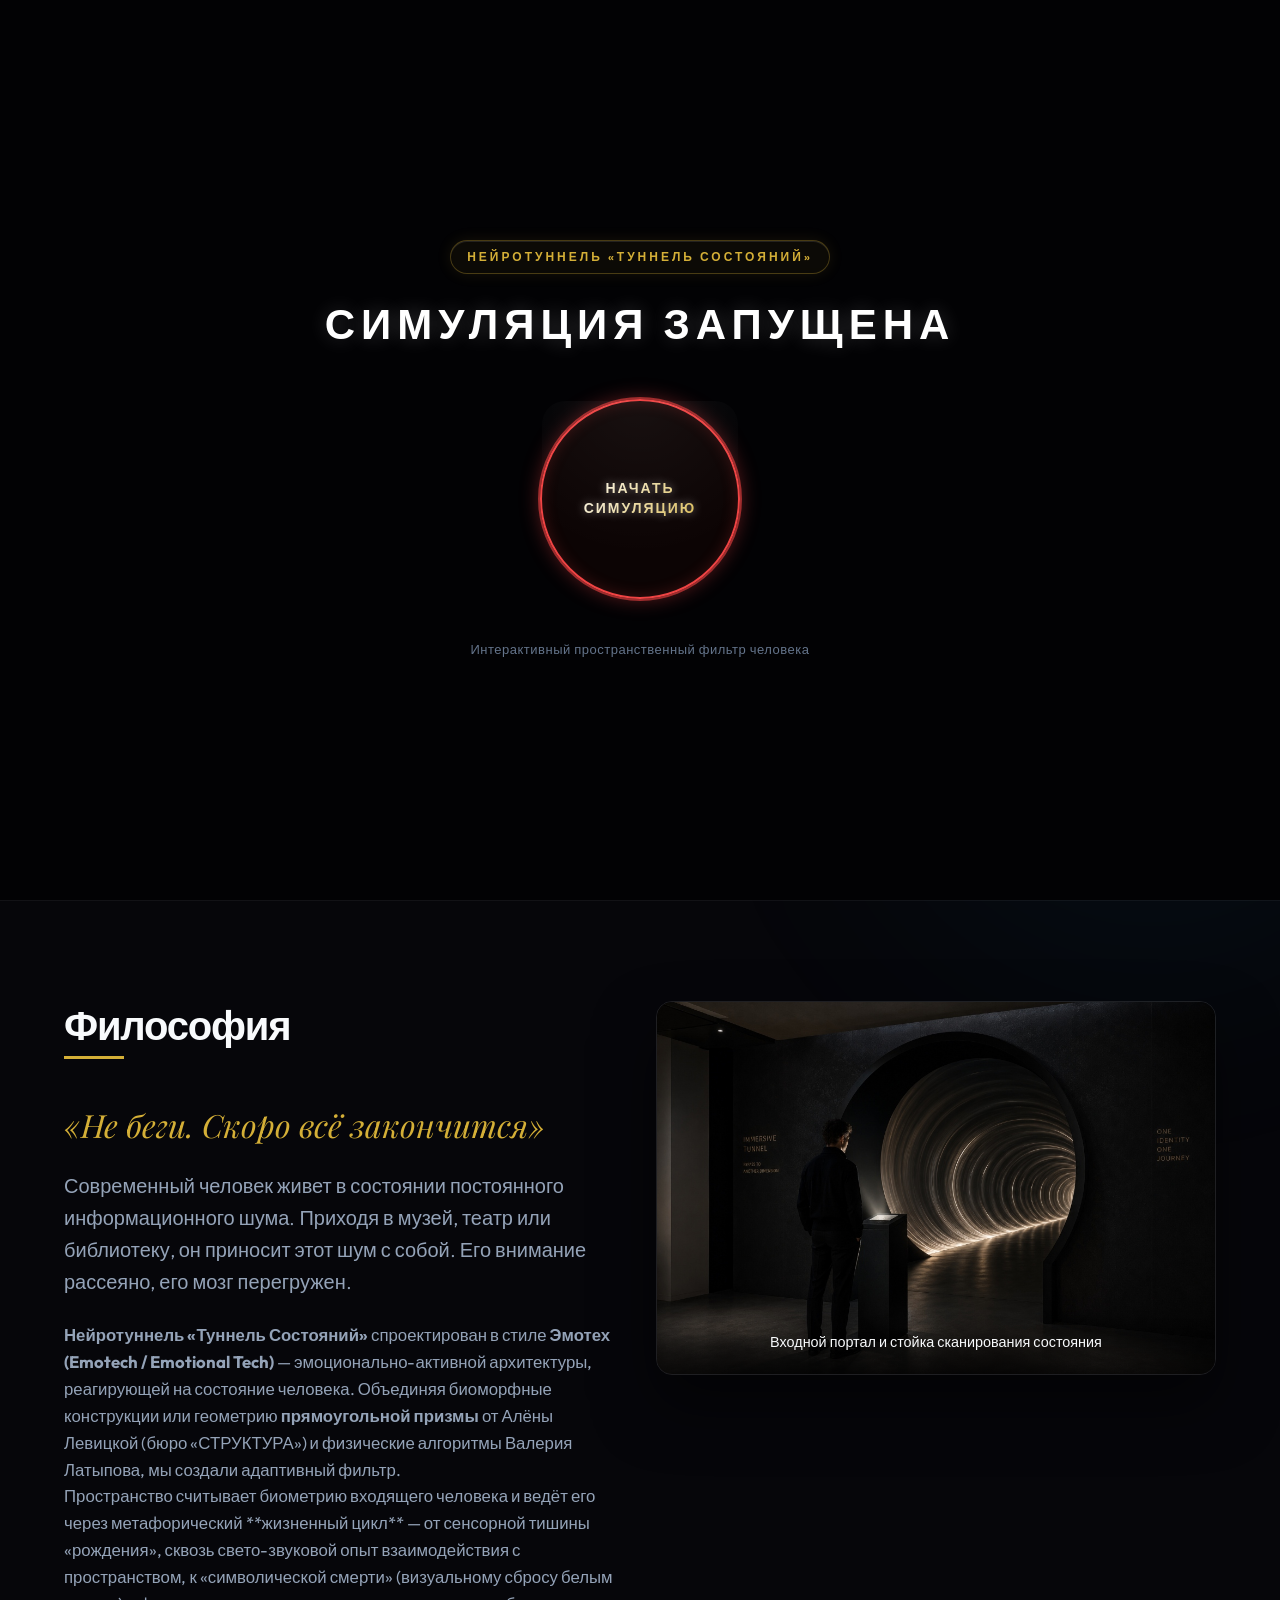
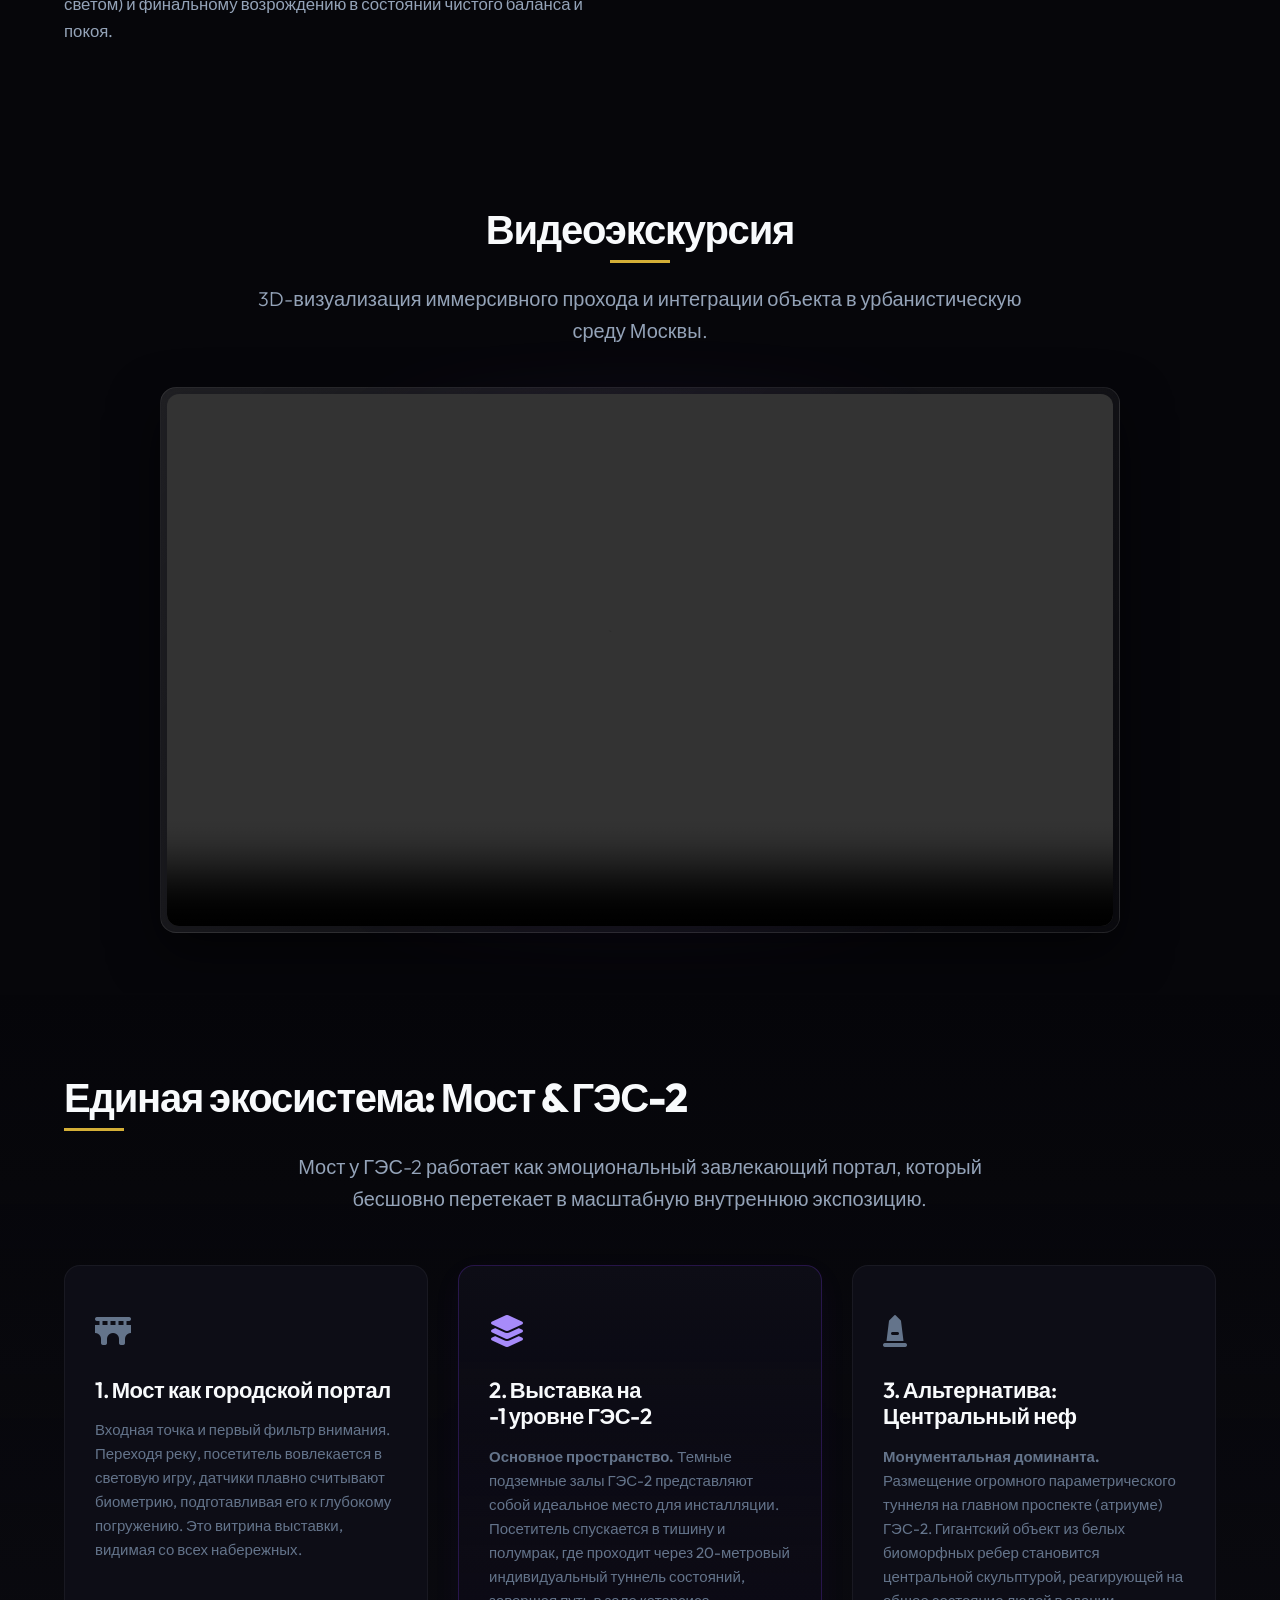
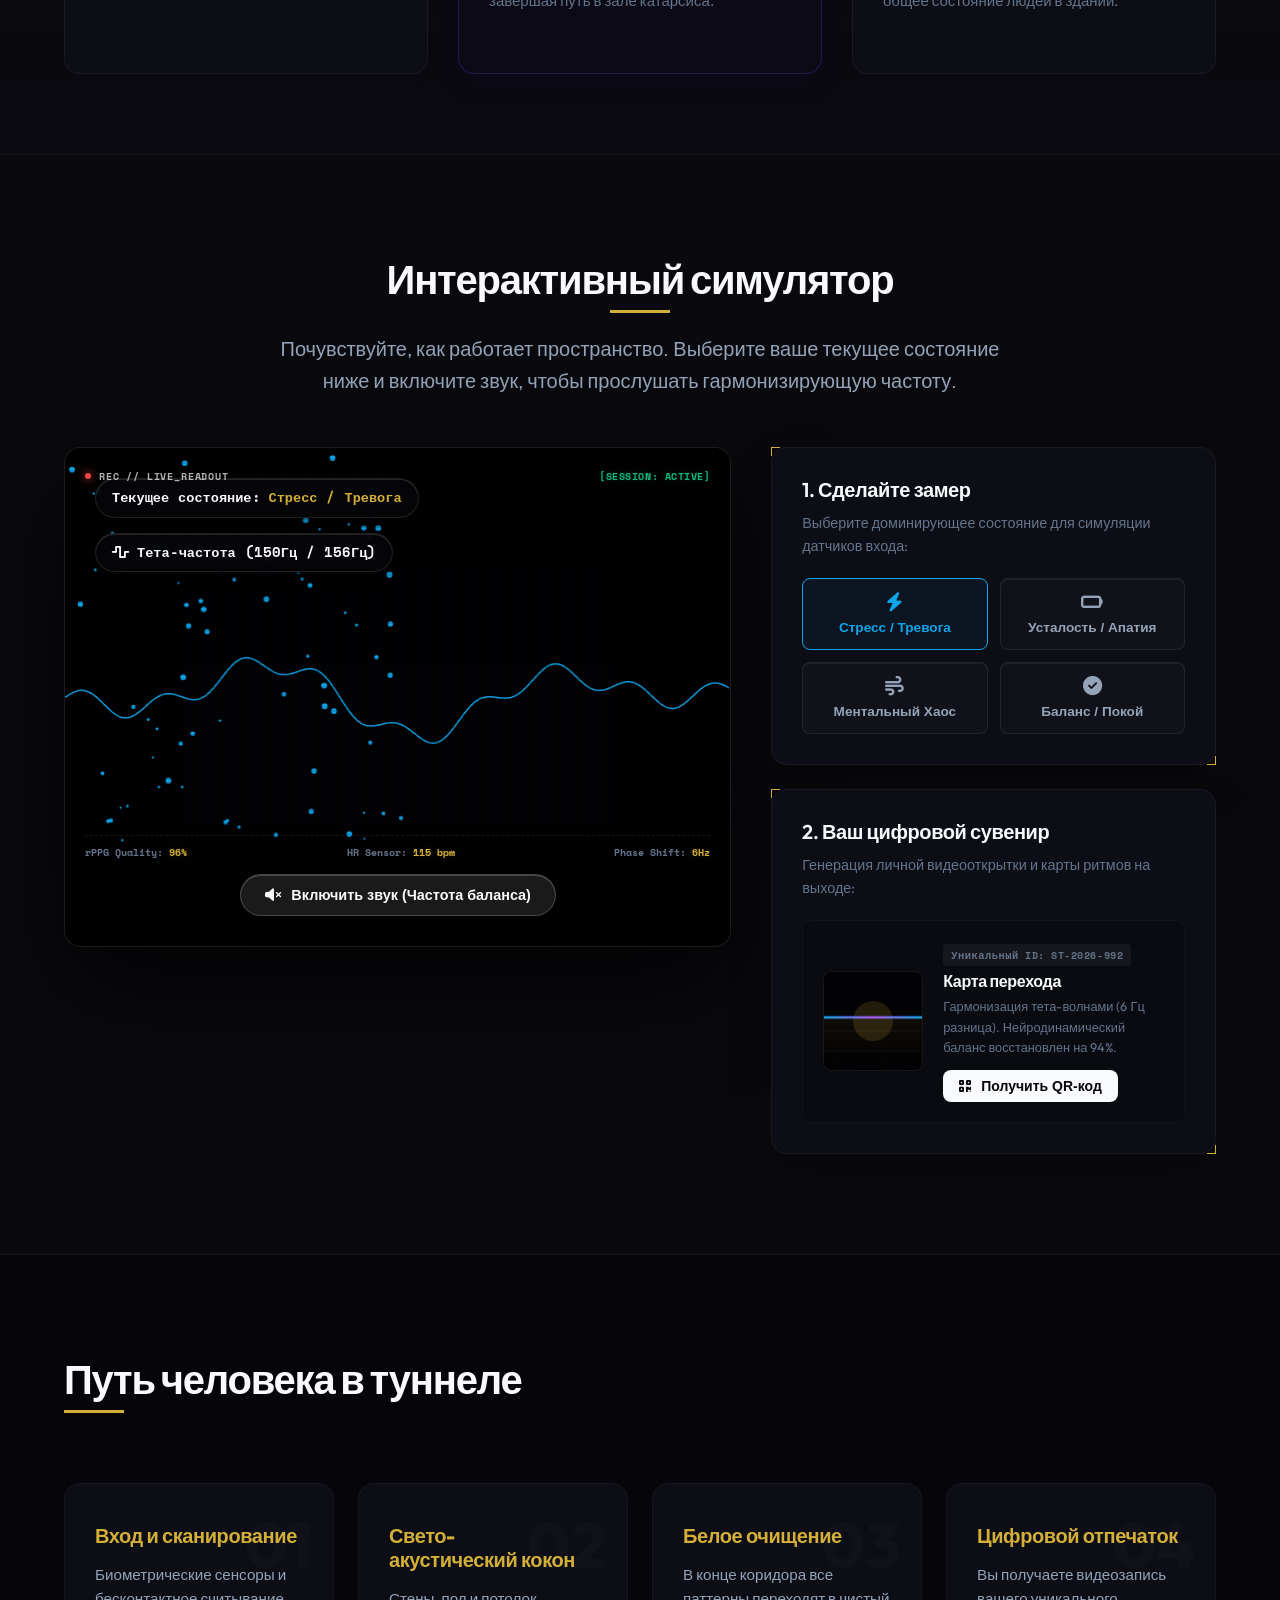
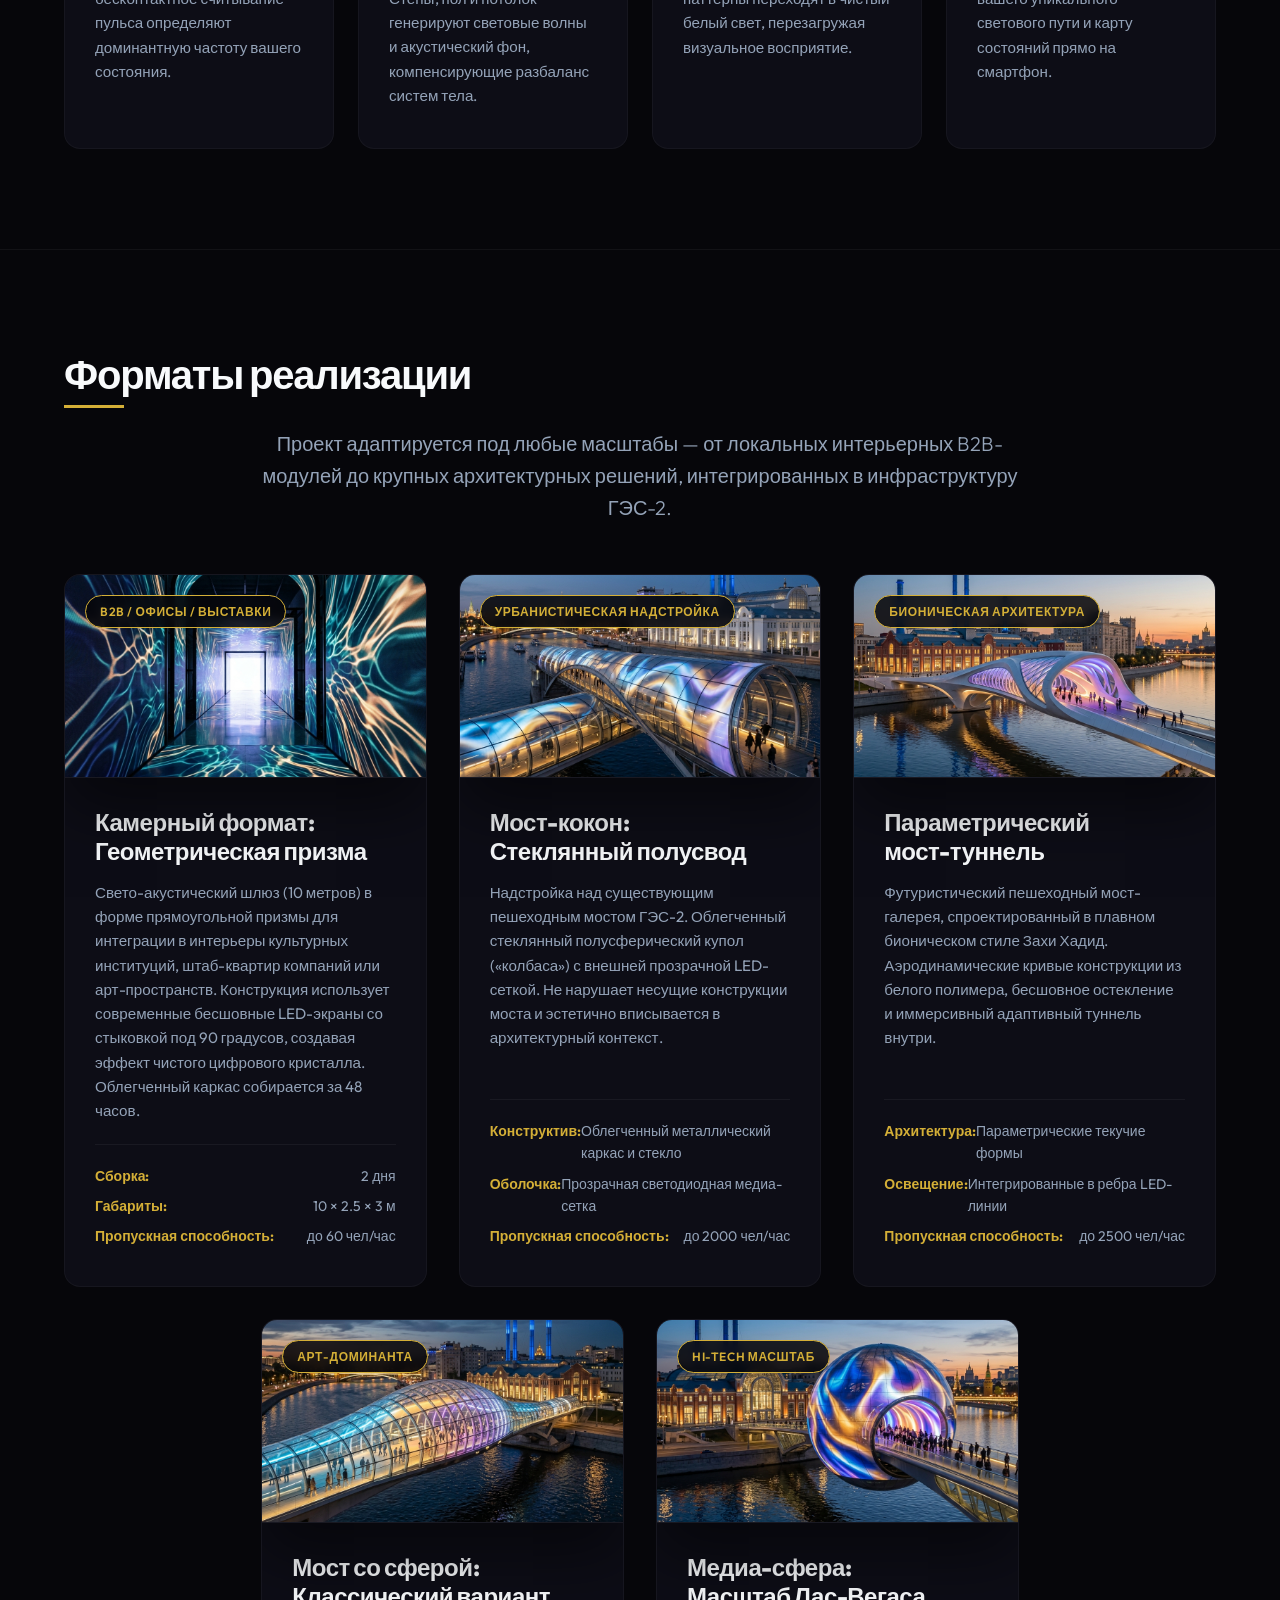
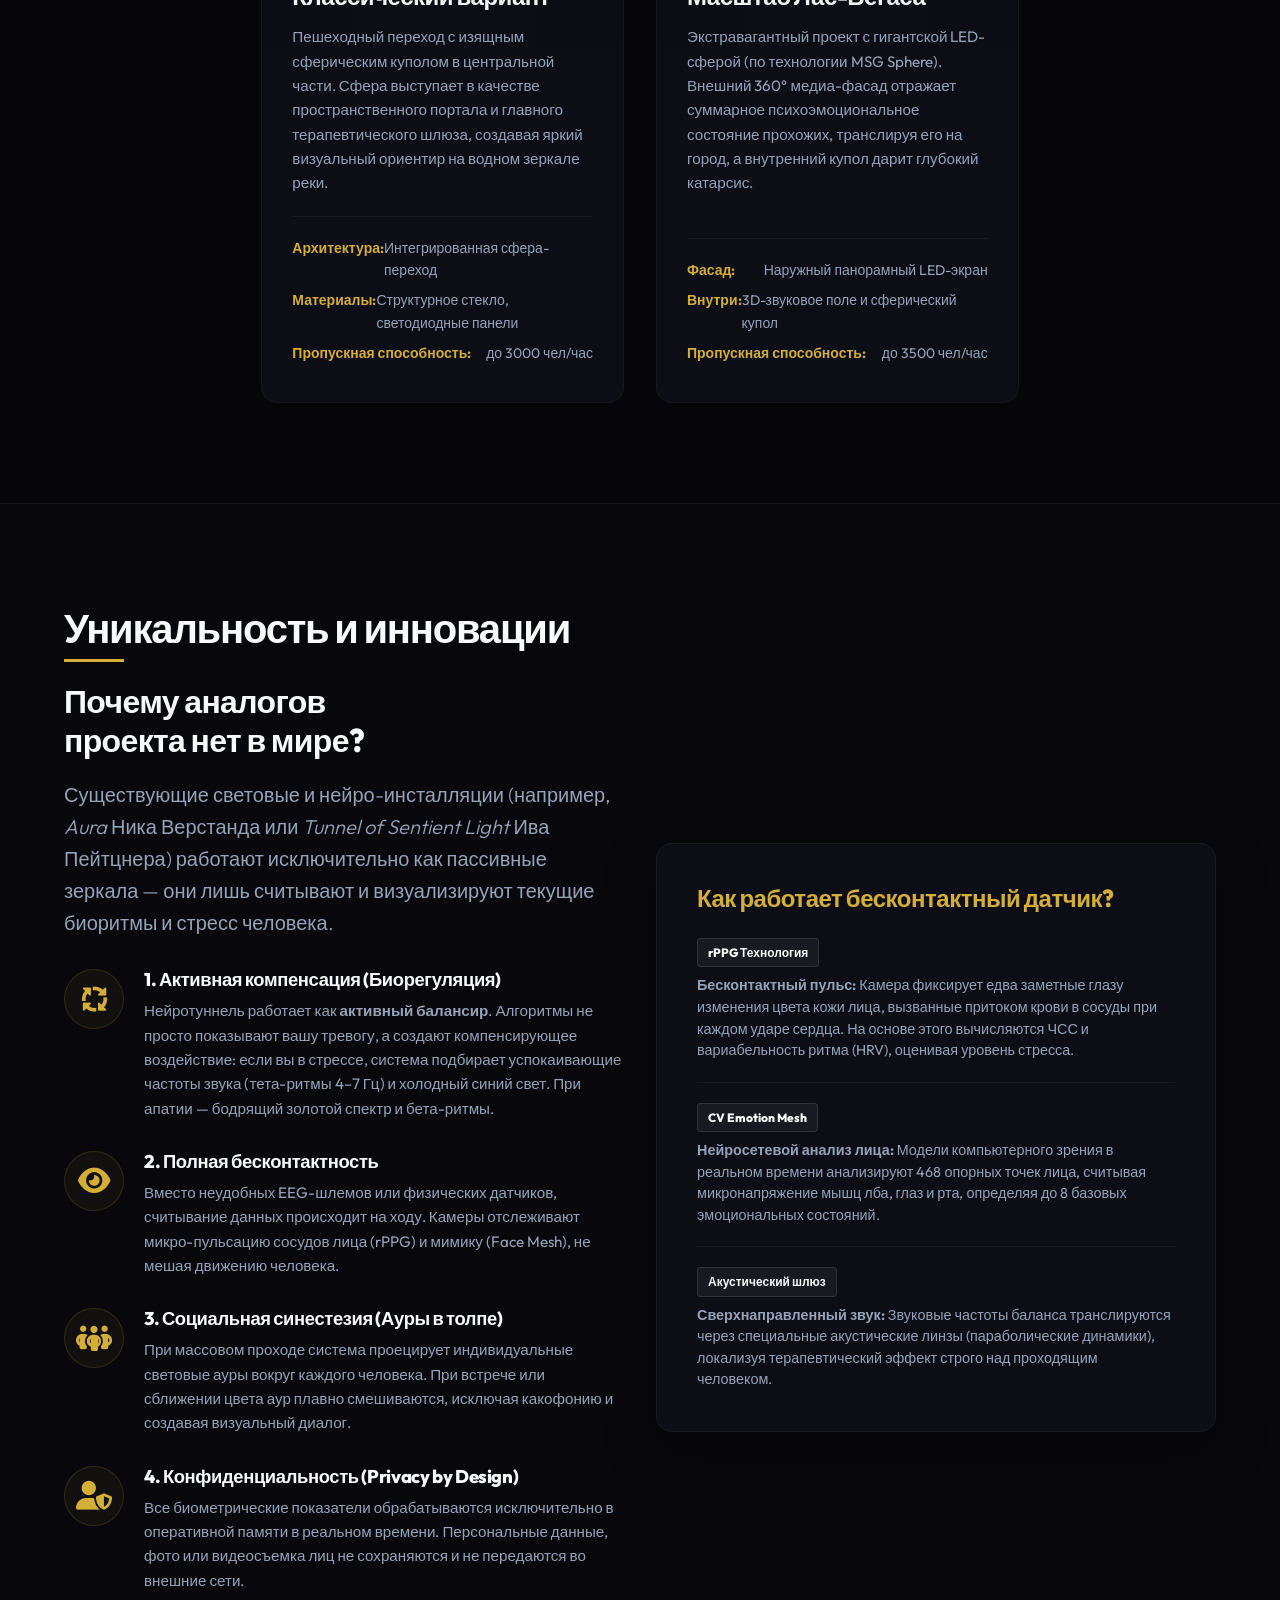
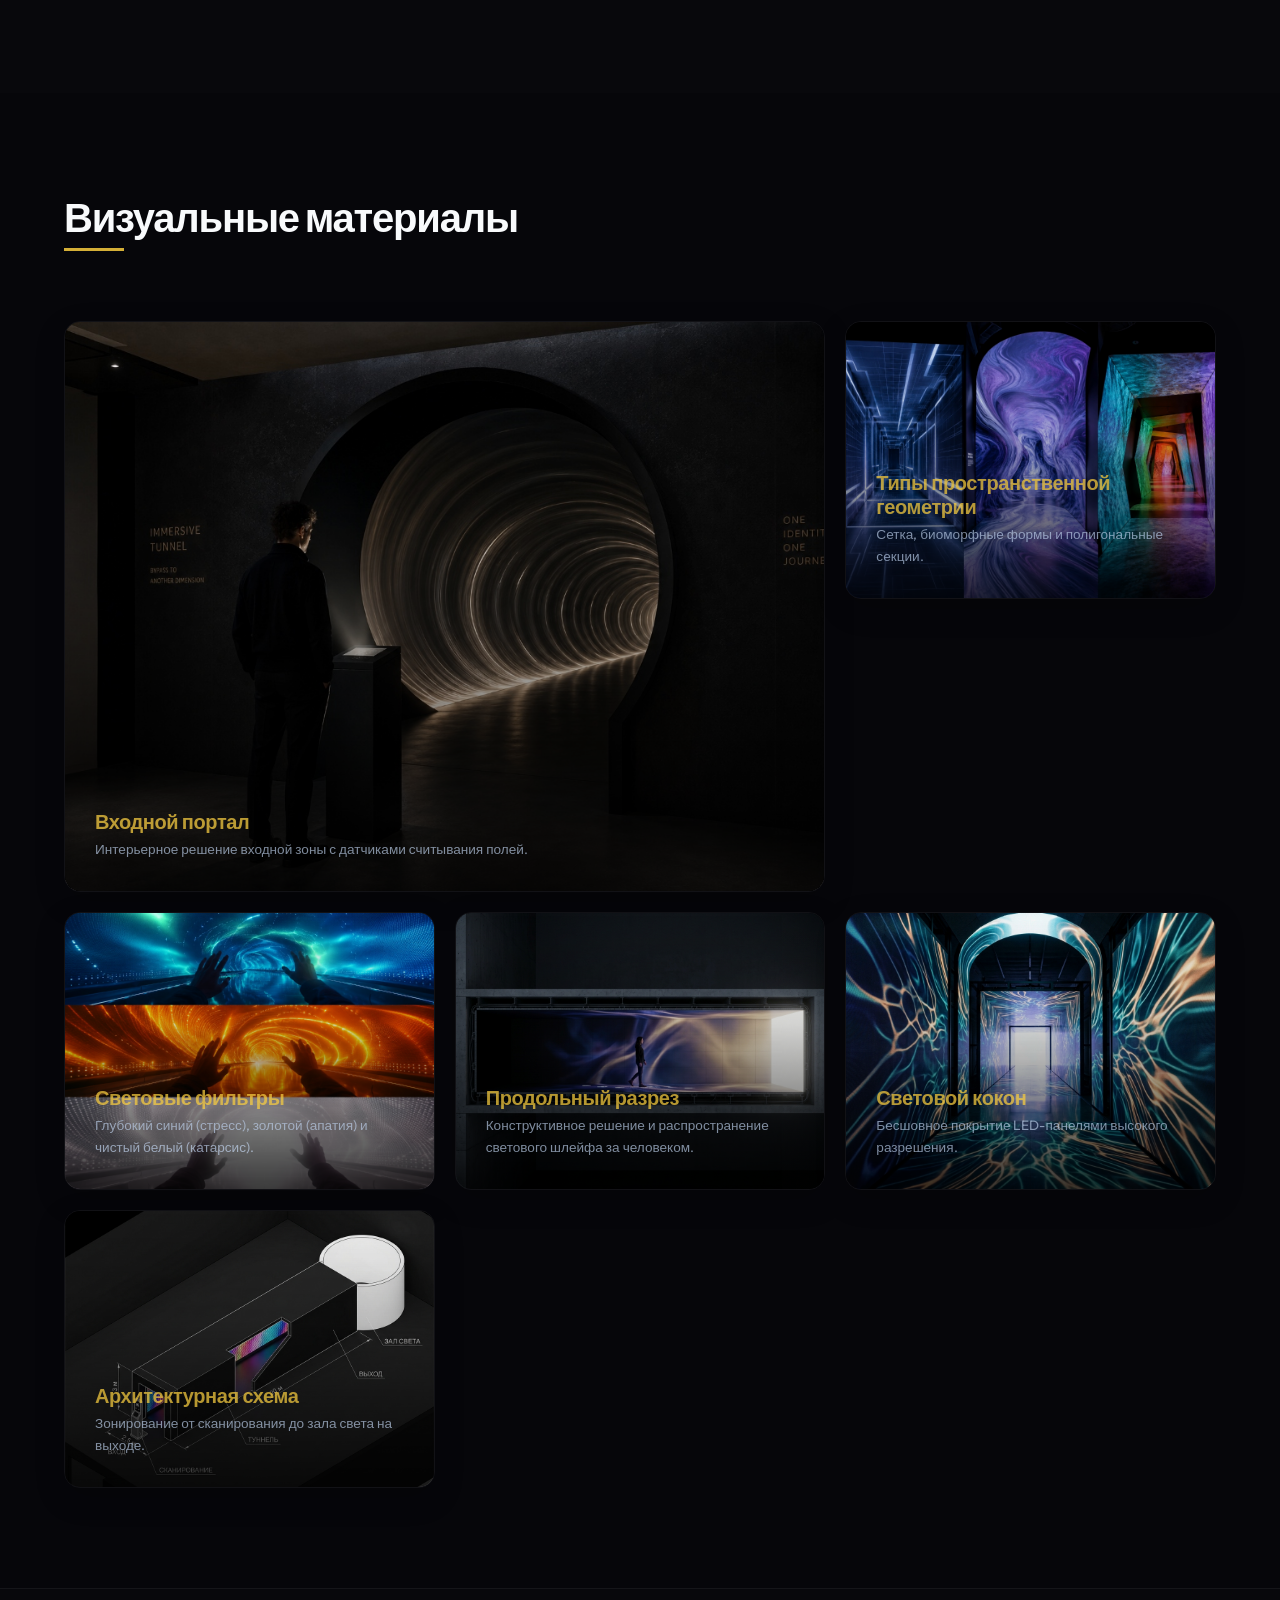
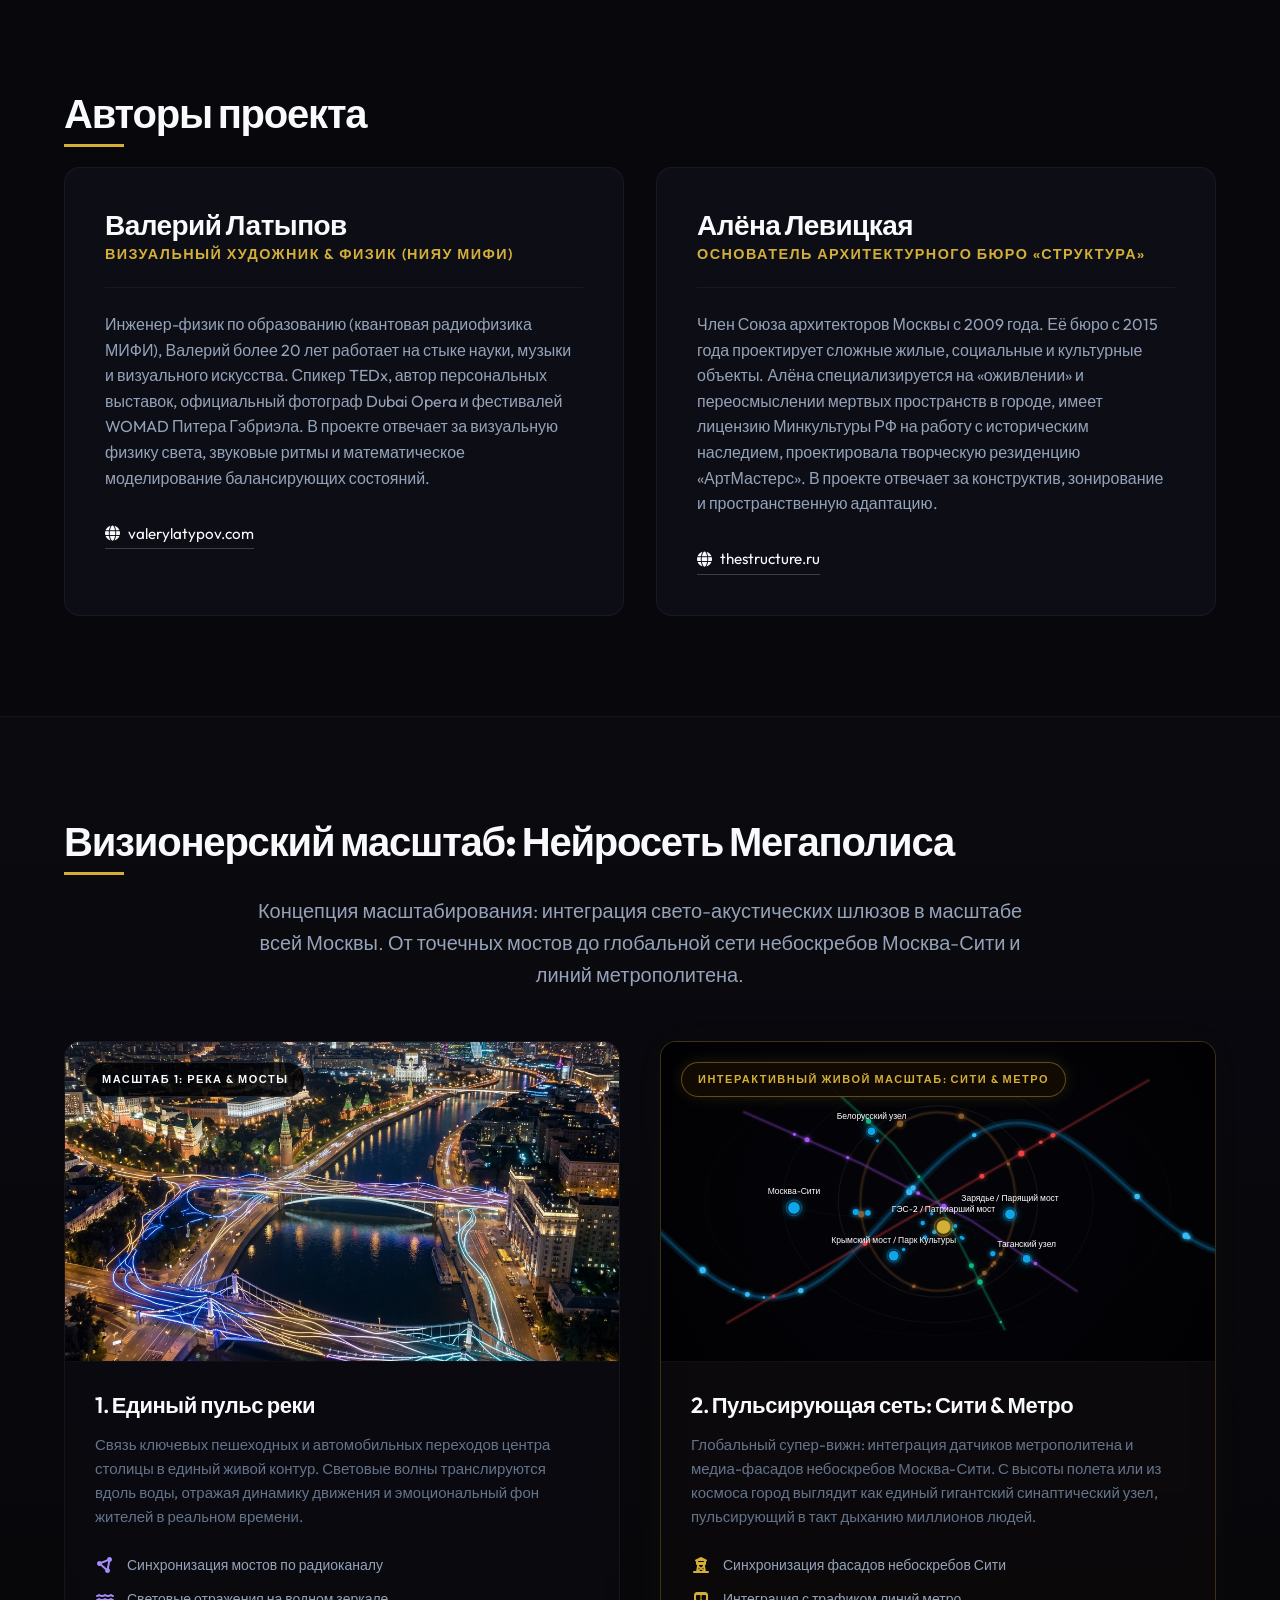
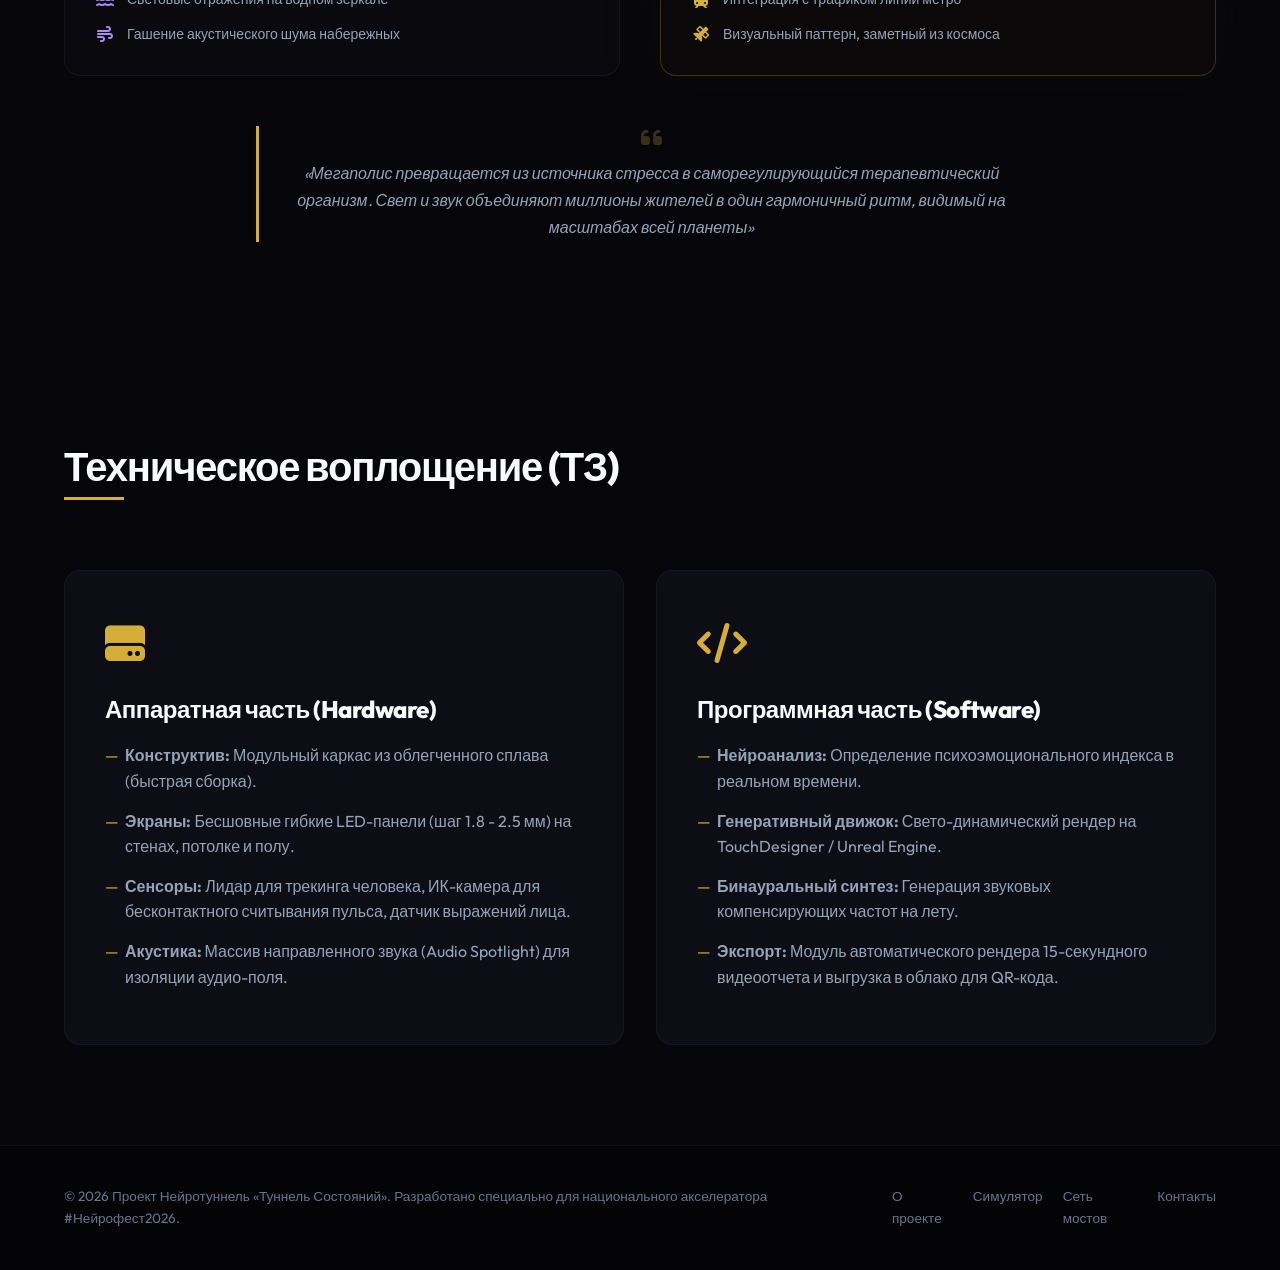
==== index.html @ d583b57d "style: apply Anthropic frontend-design plugin rules and technical HUD upgrades" ====
<!DOCTYPE html>
<html lang="ru">
<head>
    <meta charset="UTF-8">
    <meta name="viewport" content="width=device-width, initial-scale=1.0">
    <title>Нейротуннель «Туннель Состояний» | Адаптивная свето-акустическая инсталляция</title>
    <meta name="description" content="Интерактивный пространственный фильтр для учреждений культуры от Валерия Латыпова и Алёны Левицкой. Проект Нейрофест 2026.">
    <!-- Google Fonts -->
    <link rel="preconnect" href="https://fonts.googleapis.com">
    <link rel="preconnect" href="https://fonts.gstatic.com" crossorigin>
    <link href="https://fonts.googleapis.com/css2?family=Outfit:wght@300;400;600;800&family=Playfair+Display:ital,wght@0,400;0,600;1,400&family=Space+Mono:ital,wght@0,400;0,700;1,400;1,700&display=swap" rel="stylesheet">
    <!-- FontAwesome for icons -->
    <link rel="stylesheet" href="https://cdnjs.cloudflare.com/ajax/libs/font-awesome/6.4.0/css/all.min.css">
    <link rel="stylesheet" href="style.css">
</head>
<body class="scroll-locked">

    <!-- Matrix Pill Selection Portal -->
    <div id="matrix-portal" class="matrix-portal">
        <canvas id="matrix-rain-canvas"></canvas>
        
        <!-- Step 1: Start Screen -->
        <div id="matrix-start-screen" class="matrix-content start-screen-active" style="transition: opacity 0.5s ease;">
            <div class="matrix-badge reveal-init stagger-1">Нейротуннель «Туннель Состояний»</div>
            <h1 class="matrix-title reveal-init stagger-2" style="letter-spacing: 6px; font-size: clamp(24px, 4vw, 42px); margin-bottom: 50px;">СИМУЛЯЦИЯ ЗАПУЩЕНА</h1>
            <div class="start-btn-container reveal-init stagger-3" style="margin-bottom: 40px;">
                <button id="start-simulation-btn" class="pill-btn start-sim-btn">
                    <div class="pulse-ring-red"></div>
                    <span class="start-btn-text">НАЧАТЬ СИМУЛЯЦИЮ</span>
                </button>
            </div>
            <div class="matrix-choice-hint reveal-init stagger-4" style="color: #64748b; font-size: 13px;">Интерактивный пространственный фильтр человека</div>
        </div>

        <!-- Step 2: Choice Screen (hidden initially) -->
        <div id="matrix-choice-screen" class="matrix-content" style="display: none; opacity: 0; transition: opacity 0.8s ease;">
            <div class="matrix-badge reveal-init stagger-1">Нейротуннель «Туннель Состояний»</div>
            <h1 class="matrix-title reveal-init stagger-2">СДЕЛАЙ СВОЙ ВЫБОР</h1>
            <p class="matrix-subtitle reveal-init stagger-3">Нажмите на одну из пилюль, чтобы запустить симуляцию и войти на платформу</p>
            
            <div class="pills-container reveal-init stagger-4">
                <button class="pill-btn pill-red" id="pill-red-btn" data-state="stress">
                    <div class="pill-visual"></div>
                    <span class="pill-label">КРАСНАЯ ТАБЛЕТКА</span>
                    <span class="pill-desc">Принять реальность (Шум / Стресс)</span>
                </button>
                
                <button class="pill-btn pill-blue" id="pill-blue-btn" data-state="balance">
                    <div class="pill-visual"></div>
                    <span class="pill-label">СИНЯЯ ТАБЛЕТКА</span>
                    <span class="pill-desc">Погрузиться в иллюзию (Покой / Баланс)</span>
                </button>
            </div>
            
            <div class="matrix-choice-hint reveal-init stagger-5">Ваш выбор определит начальную частоту и цвет пространства при входе</div>
        </div>
    </div>

    <!-- Fullscreen Transit Video -->
    <div id="intro-video-overlay" class="intro-video-overlay">
        <video id="intro-video" muted playsinline preload="metadata">
            <source src="images/walkthrough.mp4" type="video/mp4">
        </video>
        <button id="skip-intro-btn" class="skip-intro-btn">
            <span>Пропустить интро</span>
            <i class="fa-solid fa-arrow-right"></i>
        </button>
    </div>

    <!-- Background Ambient Glows -->
    <div class="ambient-glow" id="glow-1"></div>
    <div class="ambient-glow" id="glow-2"></div>

    <!-- Navigation -->
    <header class="header reveal-init stagger-1">
        <div class="logo">
            <span class="logo-main">THE STATE TUNNEL</span>
            <span class="logo-sub">НЕЙРОТУННЕЛЬ «ТУННЕЛЬ СОСТОЯНИЙ»</span>
        </div>
        <nav class="nav">
            <a href="#concept">Концепция</a>
            <a href="#simulator">Симулятор</a>
            <a href="#scales">Форматы</a>
            <a href="#city-network">Сеть мостов</a>
            <a href="#innovation">Уникальность</a>
            <a href="#gallery">Галерея</a>
            <a href="#team">Авторы</a>
            <a href="#tech">ТЗ</a>
        </nav>
        <div class="cta-header">
            <a href="#simulator" class="btn btn-outline">Начать сессию</a>
        </div>
    </header>

    <!-- Hero Section -->
    <section class="hero">
        <div class="hero-content">
            <div class="badge reveal-init stagger-2">Проект для акселератора #Нейрофест2026</div>
            <h1 class="hero-title reveal-init stagger-3">Пространственный фильтр человека</h1>
            <p class="hero-subtitle reveal-init stagger-4">Архитектурный свето-акустический шлюз, трансформирующий психоэмоциональное состояние через физическое пространство, квантовую оптику и биометрию.</p>
            <div class="hero-actions reveal-init stagger-5">
                <a href="#simulator" class="btn btn-primary">Запустить симулятор</a>
                <a href="#concept" class="btn btn-secondary">Подробнее о проекте</a>
            </div>
        </div>
        <div class="hero-bg-visual">
            <div class="tunnel-mesh"></div>
        </div>
        <div class="scroll-indicator">
            <span>Листайте вниз</span>
            <i class="fa-solid fa-chevron-down"></i>
        </div>
    </section>

    <!-- Philosophy / Concept Section -->
    <section id="concept" class="section concept-section">
        <div class="container">
            <div class="grid grid-2">
                <div class="concept-text">
                    <h2 class="section-title">Философия</h2>
                    <p class="quote">«Не беги. Скоро всё закончится»</p>
                    <p class="lead">Современный человек живет в состоянии постоянного информационного шума. Приходя в музей, театр или библиотеку, он приносит этот шум с собой. Его внимание рассеяно, его мозг перегружен.</p>
                    <p><strong>Нейротуннель «Туннель Состояний»</strong> спроектирован в стиле <strong>Эмотех (Emotech / Emotional Tech)</strong> — эмоционально-активной архитектуры, реагирующей на состояние человека. Объединяя биоморфные конструкции или геометрию <strong>прямоугольной призмы</strong> от Алёны Левицкой (бюро «СТРУКТУРА») и физические алгоритмы Валерия Латыпова, мы создали адаптивный фильтр.</p>
                    <p>Пространство считывает биометрию входящего человека и ведёт его через метафорический **жизненный цикл** — от сенсорной тишины «рождения», сквозь свето-звуковой опыт взаимодействия с пространством, к «символической смерти» (визуальному сбросу белым светом) и финальному возрождению в состоянии чистого баланса и покоя.</p>
                </div>
                <div class="concept-visual">
                    <div class="img-wrapper">
                        <img src="images/entrance.jpg" alt="Вход в туннель состояний">
                        <div class="img-caption">Входной портал и стойка сканирования состояния</div>
                    </div>
                </div>
            </div>
        </div>
    </section>

    <!-- Video Walkthrough Section -->
    <section id="walkthrough-video" class="section video-section">
        <div class="container">
            <div class="text-center max-w-3xl">
                <h2 class="section-title">Видеоэкскурсия</h2>
                <p class="lead">3D-визуализация иммерсивного прохода и интеграции объекта в урбанистическую среду Москвы.</p>
            </div>
            <div class="video-container-wrapper">
                <div class="video-glow-effect"></div>
                <div class="video-wrapper-inner">
                    <video id="concept-video" autoplay loop muted playsinline controls preload="metadata">
                        <source src="images/walkthrough.mp4" type="video/mp4">
                        Ваш браузер не поддерживает встроенные видео.
                    </video>
                </div>
            </div>
        </div>
    </section>

    <!-- Exhibition & Journey Ecosystem Section -->
    <section id="ecosystem" class="section ecosystem-section">
        <div class="container">
            <h2 class="section-title text-center">Единая экосистема: Мост & ГЭС-2</h2>
            <p class="lead text-center max-w-3xl">Мост у ГЭС-2 работает как эмоциональный завлекающий портал, который бесшовно перетекает в масштабную внутреннюю экспозицию.</p>
            
            <div class="ecosystem-grid">
                <!-- Portal Card -->
                <div class="ecosystem-card">
                    <div class="card-icon"><i class="fa-solid fa-bridge"></i></div>
                    <h3>1. Мост как городской портал</h3>
                    <p class="card-desc">Входная точка и первый фильтр внимания. Переходя реку, посетитель вовлекается в световую игру, датчики плавно считывают биометрию, подготавливая его к глубокому погружению. Это витрина выставки, видимая со всех набережных.</p>
                </div>

                <!-- Underground Card -->
                <div class="ecosystem-card highlight">
                    <div class="card-icon"><i class="fa-solid fa-layer-group"></i></div>
                    <h3>2. Выставка на -1 уровне ГЭС-2</h3>
                    <p class="card-desc"><strong>Основное пространство.</strong> Темные подземные залы ГЭС-2 представляют собой идеальное место для инсталляции. Посетитель спускается в тишину и полумрак, где проходит через 20-метровый индивидуальный туннель состояний, завершая путь в зале катарсиса.</p>
                </div>

                <!-- Main Nave Card -->
                <div class="ecosystem-card">
                    <div class="card-icon"><i class="fa-solid fa-monument"></i></div>
                    <h3>3. Альтернатива: Центральный неф</h3>
                    <p class="card-desc"><strong>Монументальная доминанта.</strong> Размещение огромного параметрического туннеля на главном проспекте (атриуме) ГЭС-2. Гигантский объект из белых биоморфных ребер становится центральной скульптурой, реагирующей на общее состояние людей в здании.</p>
                </div>
            </div>
        </div>
    </section>

    <!-- Interactive Simulator Section -->
    <section id="simulator" class="section simulator-section">
        <div class="container">
            <div class="text-center max-w-3xl">
                <h2 class="section-title">Интерактивный симулятор</h2>
                <p class="lead">Почувствуйте, как работает пространство. Выберите ваше текущее состояние ниже и включите звук, чтобы прослушать гармонизирующую частоту.</p>
            </div>

            <div class="simulator-container">
                <!-- Visual Canvas Screen -->
                <div class="sim-screen" id="sim-screen">
                    <canvas id="visual-canvas"></canvas>
                    
                    <!-- Hardware overlays -->
                    <div class="live-indicator">
                        <span class="live-dot"></span>
                        <span class="live-text">REC // LIVE_READOUT</span>
                    </div>
                    <div class="session-indicator">
                        [SESSION: ACTIVE]
                    </div>
                    
                    <div class="screen-overlay">
                        <div class="state-indicator">
                            <span class="label">Текущее состояние:</span>
                            <span class="value" id="current-state-val">Стресс / Тревога</span>
                        </div>
                        <div class="frequency-indicator">
                            <i class="fa-solid fa-wave-square"></i>
                            <span id="frequency-val">Тета-частота (150Гц / 156Гц)</span>
                        </div>
                    </div>
                    
                    <div class="telemetry-overlay">
                        <div class="telemetry-item"><span class="t-label">rPPG Quality:</span> <span id="telemetry-rppg" class="t-val">96%</span></div>
                        <div class="telemetry-item"><span class="t-label">HR Sensor:</span> <span id="telemetry-hr" class="t-val">115 bpm</span></div>
                        <div class="telemetry-item"><span class="t-label">Phase Shift:</span> <span id="telemetry-phase" class="t-val">6Hz</span></div>
                    </div>
                    
                    <!-- Audio Control Overlay -->
                    <button class="audio-toggle" id="audio-toggle" title="Включить/выключить звук">
                        <i class="fa-solid fa-volume-xmark"></i>
                        <span>Включить звук (Частота баланса)</span>
                    </button>
                </div>

                <!-- Controls & Artifact Output -->
                <div class="sim-sidebar">
                    <div class="sim-card">
                        <h3>1. Сделайте замер</h3>
                        <p class="card-desc">Выберите доминирующее состояние для симуляции датчиков входа:</p>
                        <div class="state-buttons">
                            <button class="btn-state active" data-state="stress" data-color="#1e3a8a" data-freq-diff="6">
                                <i class="fa-solid fa-bolt"></i> Стресс / Тревога
                            </button>
                            <button class="btn-state" data-state="apathy" data-color="#b45309" data-freq-diff="12">
                                <i class="fa-solid fa-battery-empty"></i> Усталость / Апатия
                            </button>
                            <button class="btn-state" data-state="chaos" data-color="#6b21a8" data-freq-diff="8">
                                <i class="fa-solid fa-wind"></i> Ментальный Хаос
                            </button>
                            <button class="btn-state" data-state="balance" data-color="#ffffff" data-freq-diff="0">
                                <i class="fa-solid fa-circle-check"></i> Баланс / Покой
                            </button>
                        </div>
                    </div>

                    <div class="sim-card card-souvenir">
                        <h3>2. Ваш цифровой сувенир</h3>
                        <p class="card-desc">Генерация личной видеооткрытки и карты ритмов на выходе:</p>
                        <div class="souvenir-preview">
                            <div class="souvenir-mock" id="souvenir-visual">
                                <div class="pulse-ring"></div>
                                <canvas id="chart-canvas" width="200" height="80"></canvas>
                            </div>
                            <div class="souvenir-info">
                                <span class="badge-mini">Уникальный ID: ST-2026-992</span>
                                <h4>Карта перехода</h4>
                                <p id="souvenir-desc">Гармонизация тета-волнами (6 Гц разница). Нейродинамический баланс восстановлен на 94%.</p>
                                <button class="btn btn-primary btn-sm" id="btn-download-souvenir">
                                    <i class="fa-solid fa-qrcode"></i> Получить QR-код
                                </button>
                            </div>
                        </div>
                    </div>
                </div>
            </div>
        </div>
    </section>

    <!-- User Journey -->
    <section class="section journey-section">
        <div class="container">
            <h2 class="section-title text-center">Путь человека в туннеле</h2>
            <div class="journey-steps">
                <div class="step-card">
                    <div class="step-num">01</div>
                    <h3>Вход и сканирование</h3>
                    <p>Биометрические сенсоры и бесконтактное считывание пульса определяют доминантную частоту вашего состояния.</p>
                </div>
                <div class="step-card">
                    <div class="step-num">02</div>
                    <h3>Свето-акустический кокон</h3>
                    <p>Стены, пол и потолок генерируют световые волны и акустический фон, компенсирующие разбаланс систем тела.</p>
                </div>
                <div class="step-card">
                    <div class="step-num">03</div>
                    <h3>Белое очищение</h3>
                    <p>В конце коридора все паттерны переходят в чистый белый свет, перезагружая визуальное восприятие.</p>
                </div>
                <div class="step-card">
                    <div class="step-num">04</div>
                    <h3>Цифровой отпечаток</h3>
                    <p>Вы получаете видеозапись вашего уникального светового пути и карту состояний прямо на смартфон.</p>
                </div>
            </div>
        </div>
    </section>

    <!-- Scale & Deployment Options -->
    <section id="scales" class="section scales-section">
        <div class="container">
            <h2 class="section-title text-center">Форматы реализации</h2>
            <p class="lead text-center max-w-3xl">Проект адаптируется под любые масштабы — от локальных интерьерных B2B-модулей до крупных архитектурных решений, интегрированных в инфраструктуру ГЭС-2.</p>
            <div class="scales-grid">
                <!-- Scale 1: Modular B2B Tunnel -->
                <div class="scale-card">
                    <div class="img-wrapper scale-img">
                        <img src="images/pov_inside.png" alt="Модульный B2B туннель">
                        <div class="scale-badge">B2B / Офисы / Выставки</div>
                    </div>
                    <div class="scale-info">
                        <h3>Камерный формат: Геометрическая призма</h3>
                        <p>Свето-акустический шлюз (10 метров) в форме прямоугольной призмы для интеграции в интерьеры культурных институций, штаб-квартир компаний или арт-пространств. Конструкция использует современные бесшовные LED-экраны со стыковкой под 90 градусов, создавая эффект чистого цифрового кристалла. Облегченный каркас собирается за 48 часов.</p>
                        <ul class="scale-specs">
                            <li><strong>Сборка:</strong> 2 дня</li>
                            <li><strong>Габариты:</strong> 10 × 2.5 × 3 м</li>
                            <li><strong>Пропускная способность:</strong> до 60 чел/час</li>
                        </ul>
                    </div>
                </div>

                <!-- Scale 2: Bridge Vault (Колбаса) -->
                <div class="scale-card">
                    <div class="img-wrapper scale-img">
                        <img src="images/bridge_vault.png" alt="Мост-кокон у ГЭС-2">
                        <div class="scale-badge">Урбанистическая надстройка</div>
                    </div>
                    <div class="scale-info">
                        <h3>Мост-кокон: Стеклянный полусвод</h3>
                        <p>Надстройка над существующим пешеходным мостом ГЭС-2. Облегченный стеклянный полусферический купол («колбаса») с внешней прозрачной LED-сеткой. Не нарушает несущие конструкции моста и эстетично вписывается в архитектурный контекст.</p>
                        <ul class="scale-specs">
                            <li><strong>Конструктив:</strong> Облегченный металлический каркас и стекло</li>
                            <li><strong>Оболочка:</strong> Прозрачная светодиодная медиа-сетка</li>
                            <li><strong>Пропускная способность:</strong> до 2000 чел/час</li>
                        </ul>
                    </div>
                </div>

                <!-- Scale 3: Zaha Hadid Parametric Bridge -->
                <div class="scale-card">
                    <div class="img-wrapper scale-img">
                        <img src="images/zaha_bridge.png" alt="Параметрический мост в стиле Захи Хадид">
                        <div class="scale-badge">Бионическая архитектура</div>
                    </div>
                    <div class="scale-info">
                        <h3>Параметрический мост-туннель</h3>
                        <p>Футуристический пешеходный мост-галерея, спроектированный в плавном бионическом стиле Захи Хадид. Аэродинамические кривые конструкции из белого полимера, бесшовное остекление и иммерсивный адаптивный туннель внутри.</p>
                        <ul class="scale-specs">
                            <li><strong>Архитектура:</strong> Параметрические текучие формы</li>
                            <li><strong>Освещение:</strong> Интегрированные в ребра LED-линии</li>
                            <li><strong>Пропускная способность:</strong> до 2500 чел/час</li>
                        </ul>
                    </div>
                </div>

                <!-- Scale 4: Classic Sphere Bridge -->
                <div class="scale-card">
                    <div class="img-wrapper scale-img">
                        <img src="images/bridge_tunnel.png" alt="Мост со сферическим куполом">
                        <div class="scale-badge">Арт-доминанта</div>
                    </div>
                    <div class="scale-info">
                        <h3>Мост со сферой: Классический вариант</h3>
                        <p>Пешеходный переход с изящным сферическим куполом в центральной части. Сфера выступает в качестве пространственного портала и главного терапевтического шлюза, создавая яркий визуальный ориентир на водном зеркале реки.</p>
                        <ul class="scale-specs">
                            <li><strong>Архитектура:</strong> Интегрированная сфера-переход</li>
                            <li><strong>Материалы:</strong> Структурное стекло, светодиодные панели</li>
                            <li><strong>Пропускная способность:</strong> до 3000 чел/час</li>
                        </ul>
                    </div>
                </div>

                <!-- Scale 5: Vegas Style Media Sphere Bridge -->
                <div class="scale-card">
                    <div class="img-wrapper scale-img">
                        <img src="images/sphere_bridge.png" alt="Медиа-мост со сферой Vegas Style">
                        <div class="scale-badge">Hi-Tech Масштаб</div>
                    </div>
                    <div class="scale-info">
                        <h3>Медиа-сфера: Масштаб Лас-Вегаса</h3>
                        <p>Экстравагантный проект с гигантской LED-сферой (по технологии MSG Sphere). Внешний 360° медиа-фасад отражает суммарное психоэмоциональное состояние прохожих, транслируя его на город, а внутренний купол дарит глубокий катарсис.</p>
                        <ul class="scale-specs">
                            <li><strong>Фасад:</strong> Наружный панорамный LED-экран</li>
                            <li><strong>Внутри:</strong> 3D-звуковое поле и сферический купол</li>
                            <li><strong>Пропускная способность:</strong> до 3500 чел/час</li>
                        </ul>
                    </div>
                </div>
            </div>
        </div>
    </section>

    <!-- Uniqueness & Innovation -->
    <section id="innovation" class="section innovation-section">
        <div class="container">
            <h2 class="section-title text-center">Уникальность и инновации</h2>
            <div class="grid grid-2 align-center">
                <div class="innovation-text">
                    <h3>Почему аналогов проекта нет в мире?</h3>
                    <p class="lead">Существующие световые и нейро-инсталляции (например, <em>Aura</em> Ника Верстанда или <em>Tunnel of Sentient Light</em> Ива Пейтцнера) работают исключительно как пассивные зеркала — они лишь считывают и визуализируют текущие биоритмы и стресс человека.</p>
                    
                    <div class="usp-item">
                        <div class="usp-icon"><i class="fa-solid fa-arrows-spin"></i></div>
                        <div class="usp-content">
                            <h4>1. Активная компенсация (Биорегуляция)</h4>
                            <p>Нейротуннель работает как <strong>активный балансир</strong>. Алгоритмы не просто показывают вашу тревогу, а создают компенсирующее воздействие: если вы в стрессе, система подбирает успокаивающие частоты звука (тета-ритмы 4–7 Гц) и холодный синий свет. При апатии — бодрящий золотой спектр и бета-ритмы.</p>
                        </div>
                    </div>

                    <div class="usp-item">
                        <div class="usp-icon"><i class="fa-solid fa-eye"></i></div>
                        <div class="usp-content">
                            <h4>2. Полная бесконтактность</h4>
                            <p>Вместо неудобных EEG-шлемов или физических датчиков, считывание данных происходит на ходу. Камеры отслеживают микро-пульсацию сосудов лица (rPPG) и мимику (Face Mesh), не мешая движению человека.</p>
                        </div>
                    </div>

                    <div class="usp-item">
                        <div class="usp-icon"><i class="fa-solid fa-people-group"></i></div>
                        <div class="usp-content">
                            <h4>3. Социальная синестезия (Ауры в толпе)</h4>
                            <p>При массовом проходе система проецирует индивидуальные световые ауры вокруг каждого человека. При встрече или сближении цвета аур плавно смешиваются, исключая какофонию и создавая визуальный диалог.</p>
                        </div>
                    </div>

                    <div class="usp-item">
                        <div class="usp-icon"><i class="fa-solid fa-user-shield"></i></div>
                        <div class="usp-content">
                            <h4>4. Конфиденциальность (Privacy by Design)</h4>
                            <p>Все биометрические показатели обрабатываются исключительно в оперативной памяти в реальном времени. Персональные данные, фото или видеосъемка лиц не сохраняются и не передаются во внешние сети.</p>
                        </div>
                    </div>
                </div>
                
                <div class="innovation-visual">
                    <div class="tech-spec-box">
                        <h3>Как работает бесконтактный датчик?</h3>
                        <div class="tech-step-item">
                            <span class="step-bullet">rPPG Технология</span>
                            <p><strong>Бесконтактный пульс:</strong> Камера фиксирует едва заметные глазу изменения цвета кожи лица, вызванные притоком крови в сосуды при каждом ударе сердца. На основе этого вычисляются ЧСС и вариабельность ритма (HRV), оценивая уровень стресса.</p>
                        </div>
                        <div class="tech-step-item">
                            <span class="step-bullet">CV Emotion Mesh</span>
                            <p><strong>Нейросетевой анализ лица:</strong> Модели компьютерного зрения в реальном времени анализируют 468 опорных точек лица, считывая микронапряжение мышц лба, глаз и рта, определяя до 8 базовых эмоциональных состояний.</p>
                        </div>
                        <div class="tech-step-item">
                            <span class="step-bullet">Акустический шлюз</span>
                            <p><strong>Сверхнаправленный звук:</strong> Звуковые частоты баланса транслируются через специальные акустические линзы (параболические динамики), локализуя терапевтический эффект строго над проходящим человеком.</p>
                        </div>
                    </div>
                </div>
            </div>
        </div>
    </section>

    <!-- Gallery Section -->
    <section id="gallery" class="section gallery-section">
        <div class="container">
            <h2 class="section-title text-center">Визуальные материалы</h2>
            <div class="gallery-grid">
                <div class="gallery-item large">
                    <img src="images/entrance.jpg" alt="Вход в инсталляцию">
                    <div class="item-overlay">
                        <h3>Входной портал</h3>
                        <p>Интерьерное решение входной зоны с датчиками считывания полей.</p>
                    </div>
                </div>
                <div class="gallery-item">
                    <img src="images/variations.jpg" alt="Варианты интерьеров туннелей">
                    <div class="item-overlay">
                        <h3>Типы пространственной геометрии</h3>
                        <p>Сетка, биоморфные формы и полигональные секции.</p>
                    </div>
                </div>
                <div class="gallery-item">
                    <img src="images/pov_states.jpg" alt="Вид от первого лица по состояниям">
                    <div class="item-overlay">
                        <h3>Световые фильтры</h3>
                        <p>Глубокий синий (стресс), золотой (апатия) и чистый белый (катарсис).</p>
                    </div>
                </div>
                <div class="gallery-item">
                    <img src="images/side_view.png" alt="Чертеж в разрезе">
                    <div class="item-overlay">
                        <h3>Продольный разрез</h3>
                        <p>Конструктивное решение и распространение светового шлейфа за человеком.</p>
                    </div>
                </div>
                <div class="gallery-item">
                    <img src="images/pov_inside.png" alt="Интерьер туннеля">
                    <div class="item-overlay">
                        <h3>Световой кокон</h3>
                        <p>Бесшовное покрытие LED-панелями высокого разрешения.</p>
                    </div>
                </div>
                <div class="gallery-item">
                    <img src="images/blueprint.png" alt="Схема сверху">
                    <div class="item-overlay">
                        <h3>Архитектурная схема</h3>
                        <p>Зонирование от сканирования до зала света на выходе.</p>
                    </div>
                </div>
            </div>
        </div>
    </section>

    <!-- Team / Philosophy Section -->
    <section id="team" class="section team-section">
        <div class="container">
            <h2 class="section-title text-center">Авторы проекта</h2>
            <div class="grid grid-2">
                <!-- Valery -->
                <div class="author-card">
                    <div class="author-header">
                        <h3>Валерий Латыпов</h3>
                        <span class="author-title">Визуальный художник & Физик (НИЯУ МИФИ)</span>
                    </div>
                    <p class="author-bio">Инженер-физик по образованию (квантовая радиофизика МИФИ), Валерий более 20 лет работает на стыке науки, музыки и визуального искусства. Спикер TEDx, автор персональных выставок, официальный фотограф Dubai Opera и фестивалей WOMAD Питера Гэбриэла. В проекте отвечает за визуальную физику света, звуковые ритмы и математическое моделирование балансирующих состояний.</p>
                    <div class="author-links">
                        <a href="http://www.valerylatypov.com" target="_blank"><i class="fa-solid fa-globe"></i> valerylatypov.com</a>
                    </div>
                </div>
                <!-- Alena -->
                <div class="author-card">
                    <div class="author-header">
                        <h3>Алёна Левицкая</h3>
                        <span class="author-title">Основатель архитектурного бюро «СТРУКТУРА»</span>
                    </div>
                    <p class="author-bio">Член Союза архитекторов Москвы с 2009 года. Её бюро с 2015 года проектирует сложные жилые, социальные и культурные объекты. Алёна специализируется на «оживлении» и переосмыслении мертвых пространств в городе, имеет лицензию Минкультуры РФ на работу с историческим наследием, проектировала творческую резиденцию «АртМастерс». В проекте отвечает за конструктив, зонирование и пространственную адаптацию.</p>
                    <div class="author-links">
                        <a href="https://thestructure.ru" target="_blank"><i class="fa-solid fa-globe"></i> thestructure.ru</a>
                    </div>
                </div>
            </div>
        </div>
    </section>

    <!-- City Scale: Neural Network of Bridges -->
    <!-- City Scale: Neural Network of Bridges & Moscow City -->
    <section id="city-network" class="section city-network-section">
        <div class="container">
            <h2 class="section-title text-center">Визионерский масштаб: Нейросеть Мегаполиса</h2>
            <p class="lead text-center max-w-3xl">Концепция масштабирования: интеграция свето-акустических шлюзов в масштабе всей Москвы. От точечных мостов до глобальной сети небоскребов Москва-Сити и линий метрополитена.</p>
            
            <div class="network-tabs-grid">
                <!-- Concept 1: Bridges Network -->
                <div class="network-card-main">
                    <div class="network-image-wrapper">
                        <img src="images/moscow_bridges.png" alt="Световая нейросеть мостов Москвы" class="network-img">
                        <div class="network-glow"></div>
                        <div class="network-badge-overlay">Масштаб 1: Река & Мосты</div>
                    </div>
                    <div class="network-card-content">
                        <h3>1. Единый пульс реки</h3>
                        <p>Связь ключевых пешеходных и автомобильных переходов центра столицы в единый живой контур. Световые волны транслируются вдоль воды, отражая динамику движения и эмоциональный фон жителей в реальном времени.</p>
                        <ul class="concept-features">
                            <li><i class="fa-solid fa-circle-nodes"></i> Синхронизация мостов по радиоканалу</li>
                            <li><i class="fa-solid fa-water"></i> Световые отражения на водном зеркале</li>
                            <li><i class="fa-solid fa-wind"></i> Гашение акустического шума набережных</li>
                        </ul>
                    </div>
                </div>

                <!-- Concept 2: Moscow City & Metro -->
                <div class="network-card-main highlight-card">
                    <div class="network-image-wrapper interactive-map-wrapper">
                        <canvas id="city-network-canvas"></canvas>
                        <div class="network-badge-overlay special">Интерактивный Живой Масштаб: Сити & Метро</div>
                    </div>
                    <div class="network-card-content">
                        <h3>2. Пульсирующая сеть: Сити & Метро</h3>
                        <p>Глобальный супер-вижн: интеграция датчиков метрополитена и медиа-фасадов небоскребов Москва-Сити. С высоты полета или из космоса город выглядит как единый гигантский синаптический узел, пульсирующий в такт дыханию миллионов людей.</p>
                        <ul class="concept-features">
                            <li><i class="fa-solid fa-tower-observation"></i> Синхронизация фасадов небоскребов Сити</li>
                            <li><i class="fa-solid fa-train-subway"></i> Интеграция с трафиком линий метро</li>
                            <li><i class="fa-solid fa-satellite"></i> Визуальный паттерн, заметный из космоса</li>
                        </ul>
                    </div>
                </div>
            </div>

            <div class="network-quote max-w-3xl text-center margin-top-lg">
                <i class="fa-solid fa-quote-left"></i>
                <p>«Мегаполис превращается из источника стресса в саморегулирующийся терапевтический организм. Свет и звук объединяют миллионы жителей в один гармоничный ритм, видимый на масштабах всей планеты»</p>
            </div>
        </div>
    </section>

    <!-- Technical & Specifications Section -->
    <section id="tech" class="section tech-section">
        <div class="container">
            <h2 class="section-title text-center">Техническое воплощение (ТЗ)</h2>
            <div class="tech-grid">
                <div class="tech-card">
                    <div class="tech-icon"><i class="fa-solid fa-hard-drive"></i></div>
                    <h3>Аппаратная часть (Hardware)</h3>
                    <ul>
                        <li><strong>Конструктив:</strong> Модульный каркас из облегченного сплава (быстрая сборка).</li>
                        <li><strong>Экраны:</strong> Бесшовные гибкие LED-панели (шаг 1.8 - 2.5 мм) на стенах, потолке и полу.</li>
                        <li><strong>Сенсоры:</strong> Лидар для трекинга человека, ИК-камера для бесконтактного считывания пульса, датчик выражений лица.</li>
                        <li><strong>Акустика:</strong> Массив направленного звука (Audio Spotlight) для изоляции аудио-поля.</li>
                    </ul>
                </div>
                <div class="tech-card">
                    <div class="tech-icon"><i class="fa-solid fa-code"></i></div>
                    <h3>Программная часть (Software)</h3>
                    <ul>
                        <li><strong>Нейроанализ:</strong> Определение психоэмоционального индекса в реальном времени.</li>
                        <li><strong>Генеративный движок:</strong> Свето-динамический рендер на TouchDesigner / Unreal Engine.</li>
                        <li><strong>Бинауральный синтез:</strong> Генерация звуковых компенсирующих частот на лету.</li>
                        <li><strong>Экспорт:</strong> Модуль автоматического рендера 15-секундного видеоотчета и выгрузка в облако для QR-кода.</li>
                    </ul>
                </div>
            </div>
        </div>
    </section>

    <!-- Footer -->
    <footer class="footer">
        <div class="container">
            <div class="footer-content">
                <p>&copy; 2026 Проект Нейротуннель «Туннель Состояний». Разработано специально для национального акселератора #Нейрофест2026.</p>
                <div class="footer-links">
                    <a href="#concept">О проекте</a>
                    <a href="#simulator">Симулятор</a>
                    <a href="#city-network">Сеть мостов</a>
                    <a href="#team">Контакты</a>
                </div>
            </div>
        </div>
    </footer>

    <!-- QR Code Modal (Simulated) -->
    <div class="modal" id="qr-modal">
        <div class="modal-content">
            <span class="close-modal">&times;</span>
            <h3>Ваш QR-код готов!</h3>
            <p>Отсканируйте код смартфоном, чтобы скачать персональное видео прохода и карту балансировки состояний.</p>
            <div class="qr-placeholder">
                <i class="fa-solid fa-qrcode"></i>
            </div>
            <span class="qr-id">ID: ST-2026-992</span>
            <button class="btn btn-primary" id="btn-close-modal">Отлично</button>
        </div>
    </div>

    <!-- Script -->
    <script src="script.js"></script>
</body>
</html>
---- style.css ----
/* Modern Premium Dark Mode Design System for 'The State Tunnel' */

:root {
    --bg-dark: #06060a;
    --bg-card: #0d0d16;
    --bg-card-hover: #141422;
    --text-primary: #f8fafc;
    --text-secondary: #94a3b8;
    --text-muted: #64748b;
    --accent: #d4af37; /* Luxe Gold */
    --accent-hover: #b8962e;
    
    --color-stress: #0ea5e9; /* Sky Blue */
    --color-apathy: #f59e0b; /* Amber */
    --color-chaos: #a855f7; /* Purple */
    --color-balance: #ffffff; /* White */
    
    --font-sans: 'Outfit', -apple-system, BlinkMacSystemFont, "Segoe UI", Roboto, sans-serif;
    --font-serif: 'Playfair Display', Georgia, serif;
    --font-mono: 'Space Mono', monospace;
    
    --transition-smooth: all 0.5s cubic-bezier(0.16, 1, 0.3, 1);
    --border-radius-lg: 16px;
    --border-radius-md: 8px;
    
    --glow-color: rgba(212, 175, 55, 0.15);
}

/* Global Reset */
* {
    margin: 0;
    padding: 0;
    box-sizing: border-box;
    scroll-behavior: smooth;
}

body {
    background-color: var(--bg-dark);
    color: var(--text-primary);
    font-family: var(--font-sans);
    line-height: 1.6;
    overflow-x: hidden;
    position: relative;
}

body::before {
    content: '';
    position: fixed;
    top: 0;
    left: 0;
    width: 100%;
    height: 100%;
    background-image: 
        linear-gradient(rgba(255, 255, 255, 0.007) 1px, transparent 1px),
        linear-gradient(90deg, rgba(255, 255, 255, 0.007) 1px, transparent 1px);
    background-size: 40px 40px;
    background-position: center;
    pointer-events: none;
    z-index: 1;
}

/* Scrollbar Customization */
::-webkit-scrollbar {
    width: 8px;
}
::-webkit-scrollbar-track {
    background: var(--bg-dark);
}
::-webkit-scrollbar-thumb {
    background: #1e1e2f;
    border-radius: 4px;
}
::-webkit-scrollbar-thumb:hover {
    background: var(--accent);
}

/* Typography */
h1, h2, h3, h4 {
    font-family: var(--font-sans);
    font-weight: 800;
    letter-spacing: -0.02em;
    line-height: 1.2;
    text-wrap: balance;
}

p {
    font-size: 1.05rem;
    color: var(--text-secondary);
}

a {
    color: inherit;
    text-decoration: none;
    transition: var(--transition-smooth);
}

/* Layout Utilities */
.container {
    width: 100%;
    max-width: 1200px;
    margin: 0 auto;
    padding: 0 24px;
}

.grid {
    display: grid;
    gap: 32px;
}

.grid-2 {
    grid-template-columns: 1fr;
}

@media (min-width: 768px) {
    .grid-2 {
        grid-template-columns: 1fr 1fr;
    }
}

.section {
    padding: 100px 0;
    position: relative;
    z-index: 2;
}

.text-center {
    text-align: center;
}

.max-w-3xl {
    max-width: 768px;
    margin: 0 auto;
}

.lead {
    font-size: 1.25rem;
    font-weight: 300;
    color: var(--text-secondary);
    margin-bottom: 24px;
}

.quote {
    font-family: var(--font-serif);
    font-size: 2rem;
    font-style: italic;
    color: var(--accent);
    margin: 20px 0;
    font-weight: 400;
}

/* Background Ambient Glows */
.ambient-glow {
    position: fixed;
    width: 60vw;
    height: 60vw;
    border-radius: 50%;
    background: radial-gradient(circle, var(--glow-color) 0%, rgba(6,6,10,0) 70%);
    filter: blur(100px);
    pointer-events: none;
    z-index: 1;
    transition: var(--transition-smooth);
}

#glow-1 {
    top: -20%;
    left: -20%;
}

#glow-2 {
    bottom: -20%;
    right: -20%;
    background: radial-gradient(circle, rgba(14, 165, 233, 0.08) 0%, rgba(6,6,10,0) 70%);
}

/* Buttons */
.btn {
    display: inline-flex;
    align-items: center;
    justify-content: center;
    gap: 10px;
    padding: 14px 28px;
    font-size: 1rem;
    font-weight: 600;
    border-radius: var(--border-radius-md);
    cursor: pointer;
    transition: var(--transition-smooth);
    border: none;
}

.btn:active {
    transform: scale(0.98) translateY(1px) !important;
    transition: transform 0.1s ease !important;
}

.btn-primary {
    background-color: var(--text-primary);
    color: var(--bg-dark);
}

.btn-primary:hover {
    background-color: var(--accent);
    box-shadow: 0 0 25px rgba(212, 175, 55, 0.4);
    transform: translateY(-2px);
}

.btn-secondary {
    background-color: rgba(255, 255, 255, 0.05);
    color: var(--text-primary);
    border: 1px solid rgba(255, 255, 255, 0.1);
}

.btn-secondary:hover {
    background-color: rgba(255, 255, 255, 0.1);
    transform: translateY(-2px);
}

.btn-outline {
    background-color: transparent;
    color: var(--text-primary);
    border: 1px solid rgba(255, 255, 255, 0.2);
}

.btn-outline:hover {
    border-color: var(--accent);
    color: var(--accent);
}

.btn-sm {
    padding: 8px 16px;
    font-size: 0.875rem;
}

/* Navigation Header */
.header {
    position: fixed;
    top: 0;
    left: 0;
    width: 100%;
    display: flex;
    justify-content: space-between;
    align-items: center;
    padding: 20px 40px;
    background-color: rgba(6, 6, 10, 0.7);
    backdrop-filter: blur(20px);
    -webkit-backdrop-filter: blur(20px);
    border-bottom: 1px solid rgba(255, 255, 255, 0.05);
    box-shadow: inset 0 1px 0 rgba(255, 255, 255, 0.05);
    z-index: 100;
}

.logo {
    display: flex;
    flex-direction: column;
}

.logo-main {
    font-size: 1.25rem;
    font-weight: 800;
    letter-spacing: 0.1em;
    color: var(--text-primary);
}

.logo-sub {
    font-size: 0.7rem;
    font-weight: 400;
    letter-spacing: 0.2em;
    color: var(--accent);
    margin-top: -2px;
}

.nav {
    display: none;
    gap: 30px;
}

@media (min-width: 1024px) {
    .nav {
        display: flex;
    }
}

.nav a {
    font-size: 0.95rem;
    font-weight: 400;
    letter-spacing: 0.05em;
    color: var(--text-secondary);
}

.nav a:hover {
    color: var(--accent);
}

/* Hero Section */
.hero {
    min-height: 100dvh;
    display: flex;
    align-items: center;
    position: relative;
    padding-top: 80px;
    z-index: 2;
}

.hero-content {
    max-width: 768px;
    padding: 0 40px;
    z-index: 10;
}

.badge {
    display: inline-block;
    padding: 6px 16px;
    font-size: 0.8rem;
    font-weight: 600;
    text-transform: uppercase;
    letter-spacing: 0.1em;
    background-color: rgba(212, 175, 55, 0.1);
    color: var(--accent);
    border: 1px solid rgba(212, 175, 55, 0.2);
    box-shadow: inset 0 1px 0 rgba(255, 255, 255, 0.1);
    backdrop-filter: blur(5px);
    -webkit-backdrop-filter: blur(5px);
    border-radius: 50px;
    margin-bottom: 24px;
}

.hero-title {
    font-size: clamp(2.5rem, 5vw, 4.5rem);
    letter-spacing: -0.03em;
    text-wrap: balance;
    margin-bottom: 20px;
}

.hero-subtitle {
    font-size: clamp(1.1rem, 2vw, 1.4rem);
    margin-bottom: 40px;
    font-weight: 300;
    text-wrap: pretty;
}

.hero-actions {
    display: flex;
    gap: 16px;
    flex-wrap: wrap;
}

.scroll-indicator {
    position: absolute;
    bottom: 40px;
    left: 50%;
    transform: translateX(-50%);
    display: flex;
    flex-direction: column;
    align-items: center;
    gap: 10px;
    color: var(--text-muted);
    font-size: 0.8rem;
    letter-spacing: 0.1em;
    animation: bounce 2s infinite;
}

@keyframes bounce {
    0%, 20%, 50%, 80%, 100% {
        transform: translate(-50%, 0);
    }
    40% {
        transform: translate(-50%, -10px);
    }
    60% {
        transform: translate(-50%, -5px);
    }
}

@keyframes revealUp {
    from {
        opacity: 0;
        transform: translateY(20px);
    }
    to {
        opacity: 1;
        transform: translateY(0);
    }
}

.matrix-portal .reveal-init,
body.simulation-active .reveal-init {
    opacity: 0;
    animation: revealUp 0.8s cubic-bezier(0.16, 1, 0.3, 1) forwards;
}

.stagger-1 { animation-delay: 100ms; }
.stagger-2 { animation-delay: 220ms; }
.stagger-3 { animation-delay: 340ms; }
.stagger-4 { animation-delay: 460ms; }
.stagger-5 { animation-delay: 580ms; }

/* Concept Section */
.concept-section {
    border-top: 1px solid rgba(255, 255, 255, 0.05);
}

.section-title {
    font-size: 2.5rem;
    margin-bottom: 30px;
    position: relative;
    display: inline-block;
    letter-spacing: -0.03em;
    text-wrap: balance;
}

.section-title::after {
    content: '';
    position: absolute;
    bottom: -10px;
    left: 0;
    width: 60px;
    height: 3px;
    background-color: var(--accent);
}

.text-center .section-title::after {
    left: 50%;
    transform: translateX(-50%);
}

.img-wrapper {
    position: relative;
    border-radius: var(--border-radius-lg);
    overflow: hidden;
    border: 1px solid rgba(255, 255, 255, 0.1);
    box-shadow: 0 30px 60px rgba(0, 0, 0, 0.5);
}

.img-wrapper img {
    width: 100%;
    display: block;
    transition: var(--transition-smooth);
}

.img-wrapper:hover img {
    transform: scale(1.03);
}

.img-caption {
    position: absolute;
    bottom: 0;
    left: 0;
    width: 100%;
    padding: 20px;
    background: linear-gradient(to top, rgba(0,0,0,0.8), rgba(0,0,0,0));
    font-size: 0.9rem;
    text-align: center;
}

/* Simulator Section */
.simulator-section {
    background-color: rgba(255, 255, 255, 0.02);
    border-top: 1px solid rgba(255, 255, 255, 0.05);
    border-bottom: 1px solid rgba(255, 255, 255, 0.05);
}

.simulator-container {
    display: grid;
    grid-template-columns: 1fr;
    gap: 40px;
    margin-top: 50px;
}

@media (min-width: 1024px) {
    .simulator-container {
        grid-template-columns: 3fr 2fr;
    }
}

.sim-screen {
    background-color: #020204;
    border-radius: var(--border-radius-lg);
    height: 400px;
    position: relative;
    overflow: hidden;
    border: 1px solid rgba(255, 255, 255, 0.1);
    box-shadow: 0 40px 100px rgba(0, 0, 0, 0.8), inset 0 0 100px rgba(0,0,0,1);
    display: flex;
    justify-content: center;
    align-items: center;
}

/* CRT Scanline Overlay */
.sim-screen::after {
    content: " ";
    display: block;
    position: absolute;
    top: 0; left: 0; bottom: 0; right: 0;
    background: linear-gradient(rgba(18, 16, 16, 0) 50%, rgba(0, 0, 0, 0.2) 50%), linear-gradient(90deg, rgba(255, 0, 0, 0.03), rgba(0, 255, 0, 0.01), rgba(0, 0, 255, 0.03));
    z-index: 2;
    background-size: 100% 4px, 6px 100%;
    pointer-events: none;
    opacity: 0.6;
}

/* Diagnostic Overlays */
.live-indicator {
    position: absolute;
    top: 20px;
    left: 20px;
    z-index: 6;
    display: flex;
    align-items: center;
    gap: 8px;
    pointer-events: none;
}

.live-dot {
    width: 6px;
    height: 6px;
    background-color: #ef4444;
    border-radius: 50%;
    box-shadow: 0 0 8px #ef4444;
    animation: simpleBlink 1.5s infinite;
}

@keyframes simpleBlink {
    0%, 100% { opacity: 1; }
    50% { opacity: 0.3; }
}

.live-text {
    font-family: var(--font-mono);
    font-size: 0.65rem;
    font-weight: 700;
    letter-spacing: 0.08em;
    color: rgba(255, 255, 255, 0.7);
}

.session-indicator {
    position: absolute;
    top: 20px;
    right: 20px;
    z-index: 6;
    font-family: var(--font-mono);
    font-size: 0.65rem;
    font-weight: 700;
    letter-spacing: 0.05em;
    color: #10b981;
    text-shadow: 0 0 6px rgba(16, 185, 129, 0.3);
    pointer-events: none;
}

.telemetry-overlay {
    position: absolute;
    bottom: 85px;
    left: 20px;
    right: 20px;
    z-index: 6;
    display: flex;
    justify-content: space-between;
    font-family: var(--font-mono);
    font-size: 0.65rem;
    font-weight: 600;
    color: rgba(255, 255, 255, 0.4);
    pointer-events: none;
    border-top: 1px dashed rgba(255, 255, 255, 0.08);
    padding-top: 8px;
}

.telemetry-item {
    display: flex;
    gap: 6px;
}

.telemetry-item .t-label {
    color: var(--text-muted);
}

.telemetry-item .t-val {
    color: var(--accent);
    text-shadow: 0 0 6px rgba(212, 175, 55, 0.2);
    transition: var(--transition-smooth);
}

@media (min-width: 768px) {
    .sim-screen {
        height: 500px;
    }
}

#visual-canvas {
    position: absolute;
    top: 0;
    left: 0;
    width: 100%;
    height: 100%;
    z-index: 1;
}

.screen-overlay {
    position: absolute;
    top: 30px;
    left: 30px;
    right: 30px;
    z-index: 3;
    display: flex;
    justify-content: space-between;
    pointer-events: none;
    flex-wrap: wrap;
    gap: 15px;
}

.state-indicator, .frequency-indicator {
    background-color: rgba(6, 6, 10, 0.85);
    backdrop-filter: blur(10px);
    -webkit-backdrop-filter: blur(10px);
    border: 1px solid rgba(255, 255, 255, 0.1);
    box-shadow: inset 0 1px 0 rgba(255, 255, 255, 0.12), 0 4px 12px rgba(0, 0, 0, 0.4);
    padding: 8px 16px;
    border-radius: 50px;
    font-size: 0.85rem;
    font-weight: 600;
    font-family: var(--font-mono);
    display: flex;
    align-items: center;
    gap: 8px;
}

.state-indicator .value {
    color: var(--accent);
    transition: var(--transition-smooth);
}

.audio-toggle {
    position: absolute;
    bottom: 30px;
    z-index: 5;
    background-color: rgba(255, 255, 255, 0.1);
    backdrop-filter: blur(10px);
    -webkit-backdrop-filter: blur(10px);
    border: 1px solid rgba(255, 255, 255, 0.2);
    box-shadow: inset 0 1px 0 rgba(255, 255, 255, 0.2), 0 10px 20px rgba(0, 0, 0, 0.4);
    color: var(--text-primary);
    padding: 12px 24px;
    border-radius: 50px;
    cursor: pointer;
    font-weight: 600;
    font-size: 0.9rem;
    display: flex;
    align-items: center;
    gap: 10px;
    transition: var(--transition-smooth);
}

.audio-toggle:hover {
    background-color: var(--accent);
    color: var(--bg-dark);
    box-shadow: inset 0 1px 0 rgba(255, 255, 255, 0.3), 0 10px 25px rgba(212, 175, 55, 0.4);
}

.audio-toggle:active {
    transform: scale(0.98) !important;
    transition: transform 0.1s ease !important;
}

.sim-sidebar {
    display: flex;
    flex-direction: column;
    gap: 24px;
}

.sim-card {
    background-color: var(--bg-card);
    border-radius: var(--border-radius-lg);
    padding: 30px;
    border: 1px solid rgba(255, 255, 255, 0.05);
    box-shadow: 0 20px 40px rgba(0,0,0,0.3);
}

.sim-card h3 {
    font-size: 1.25rem;
    margin-bottom: 10px;
    font-weight: 600;
}

.card-desc {
    font-size: 0.9rem;
    color: var(--text-muted);
    margin-bottom: 20px;
}

.state-buttons {
    display: grid;
    grid-template-columns: 1fr 1fr;
    gap: 12px;
}

.btn-state {
    padding: 14px;
    border-radius: var(--border-radius-md);
    background-color: rgba(255, 255, 255, 0.02);
    border: 1px solid rgba(255, 255, 255, 0.08);
    box-shadow: inset 0 1px 0 rgba(255, 255, 255, 0.05);
    color: var(--text-secondary);
    font-weight: 600;
    cursor: pointer;
    transition: var(--transition-smooth);
    display: flex;
    flex-direction: column;
    align-items: center;
    gap: 8px;
    font-size: 0.85rem;
}

.btn-state i {
    font-size: 1.2rem;
}

.btn-state:hover {
    background-color: rgba(255, 255, 255, 0.05);
    color: var(--text-primary);
    box-shadow: inset 0 1px 0 rgba(255, 255, 255, 0.1);
}

.btn-state:active {
    transform: scale(0.96) translateY(1px) !important;
    transition: transform 0.1s ease !important;
}

.btn-state.active[data-state="stress"] {
    border-color: var(--color-stress);
    color: var(--color-stress);
    background-color: rgba(14, 165, 233, 0.05);
}

.btn-state.active[data-state="apathy"] {
    border-color: var(--color-apathy);
    color: var(--color-apathy);
    background-color: rgba(245, 158, 11, 0.05);
}

.btn-state.active[data-state="chaos"] {
    border-color: var(--color-chaos);
    color: var(--color-chaos);
    background-color: rgba(168, 85, 247, 0.05);
}

.btn-state.active[data-state="balance"] {
    border-color: var(--accent);
    color: var(--accent);
    background-color: rgba(212, 175, 55, 0.05);
}

/* Souvenir Widget */
.souvenir-preview {
    display: flex;
    gap: 20px;
    align-items: center;
    background-color: rgba(0, 0, 0, 0.2);
    border-radius: var(--border-radius-md);
    padding: 20px;
    border: 1px solid rgba(255, 255, 255, 0.03);
}

.souvenir-mock {
    width: 100px;
    height: 100px;
    background-color: #020204;
    border-radius: var(--border-radius-md);
    border: 1px solid rgba(255, 255, 255, 0.08);
    position: relative;
    overflow: hidden;
    flex-shrink: 0;
}

#chart-canvas {
    position: absolute;
    bottom: 0;
    left: 0;
    width: 100%;
    height: 80%;
    z-index: 1;
}

.pulse-ring {
    position: absolute;
    width: 40px;
    height: 40px;
    border-radius: 50%;
    background-color: rgba(212, 175, 55, 0.15);
    top: 50%;
    left: 50%;
    transform: translate(-50%, -50%);
    animation: ripple 2s infinite ease-out;
}

@keyframes ripple {
    0% {
        width: 10px;
        height: 10px;
        opacity: 1;
    }
    100% {
        width: 90px;
        height: 90px;
        opacity: 0;
    }
}

.souvenir-info {
    flex-grow: 1;
}

.badge-mini {
    font-size: 0.65rem;
    font-weight: 800;
    letter-spacing: 0.05em;
    font-family: var(--font-mono);
    background-color: rgba(255, 255, 255, 0.05);
    padding: 3px 8px;
    border-radius: 4px;
    color: var(--text-muted);
}

.souvenir-info h4 {
    font-size: 1rem;
    margin: 5px 0;
}

.souvenir-info p {
    font-size: 0.8rem;
    color: var(--text-muted);
    margin-bottom: 12px;
}

/* User Journey Section */
.journey-steps {
    display: grid;
    grid-template-columns: 1fr;
    gap: 24px;
    margin-top: 50px;
}

@media (min-width: 768px) {
    .journey-steps {
        grid-template-columns: repeat(2, 1fr);
    }
}

@media (min-width: 1024px) {
    .journey-steps {
        grid-template-columns: repeat(4, 1fr);
    }
}

.step-card {
    background-color: var(--bg-card);
    padding: 40px 30px;
    border-radius: var(--border-radius-lg);
    border: 1px solid rgba(255, 255, 255, 0.04);
    position: relative;
    overflow: hidden;
    transition: var(--transition-smooth);
}

.step-card:hover {
    background-color: var(--bg-card-hover);
    transform: translateY(-5px);
    border-color: rgba(212, 175, 55, 0.2);
}

.step-num {
    font-size: 4rem;
    font-weight: 800;
    color: rgba(255,255,255,0.02);
    position: absolute;
    top: 10px;
    right: 20px;
    transition: var(--transition-smooth);
}

.step-card:hover .step-num {
    color: rgba(212, 175, 55, 0.05);
    transform: scale(1.1);
}

.step-card h3 {
    font-size: 1.25rem;
    margin-bottom: 15px;
    color: var(--accent);
}

.step-card p {
    font-size: 0.95rem;
}

/* Gallery Section */
.gallery-grid {
    display: grid;
    grid-template-columns: 1fr;
    gap: 20px;
    margin-top: 50px;
}

@media (min-width: 768px) {
    .gallery-grid {
        grid-template-columns: repeat(2, 1fr);
    }
}

@media (min-width: 1024px) {
    .gallery-grid {
        grid-template-columns: repeat(3, 1fr);
    }
}

.gallery-item {
    position: relative;
    border-radius: var(--border-radius-lg);
    overflow: hidden;
    aspect-ratio: 4/3;
    border: 1px solid rgba(255, 255, 255, 0.05);
    box-shadow: 0 10px 30px rgba(0,0,0,0.2);
}

.gallery-item.large {
    grid-column: span 1;
}

@media (min-width: 768px) {
    .gallery-item.large {
        grid-column: span 2;
    }
}

.gallery-item img {
    width: 100%;
    height: 100%;
    object-fit: cover;
    transition: var(--transition-smooth);
}

.item-overlay {
    position: absolute;
    top: 0;
    left: 0;
    width: 100%;
    height: 100%;
    background: linear-gradient(to top, rgba(0,0,0,0.9) 0%, rgba(0,0,0,0.2) 60%, rgba(0,0,0,0) 100%);
    padding: 30px;
    display: flex;
    flex-direction: column;
    justify-content: flex-end;
    opacity: 0.85;
    transition: var(--transition-smooth);
}

.gallery-item:hover img {
    transform: scale(1.05);
}

.gallery-item:hover .item-overlay {
    opacity: 1;
    background: linear-gradient(to top, rgba(0,0,0,0.95) 0%, rgba(0,0,0,0.4) 60%, rgba(0,0,0,0) 100%);
}

.item-overlay h3 {
    font-size: 1.25rem;
    margin-bottom: 5px;
    color: var(--accent);
}

.item-overlay p {
    font-size: 0.85rem;
    color: var(--text-secondary);
}

/* Team Section */
.team-section {
    background-color: rgba(255,255,255,0.01);
    border-top: 1px solid rgba(255, 255, 255, 0.05);
    border-bottom: 1px solid rgba(255, 255, 255, 0.05);
}

.author-card {
    background-color: var(--bg-card);
    border-radius: var(--border-radius-lg);
    padding: 40px;
    border: 1px solid rgba(255, 255, 255, 0.05);
    transition: var(--transition-smooth);
}

.author-card:hover {
    border-color: rgba(212, 175, 55, 0.2);
}

.author-header {
    margin-bottom: 24px;
    border-bottom: 1px solid rgba(255,255,255,0.05);
    padding-bottom: 20px;
}

.author-header h3 {
    font-size: 1.75rem;
}

.author-title {
    font-size: 0.9rem;
    color: var(--accent);
    text-transform: uppercase;
    letter-spacing: 0.1em;
    font-weight: 600;
}

.author-bio {
    margin-bottom: 30px;
    font-size: 1rem;
}

.author-links a {
    font-size: 0.95rem;
    color: var(--text-primary);
    display: inline-flex;
    align-items: center;
    gap: 8px;
    border-bottom: 1px solid rgba(255,255,255,0.2);
    padding-bottom: 2px;
}

.author-links a:hover {
    color: var(--accent);
    border-color: var(--accent);
}

/* Tech Specs */
.tech-grid {
    display: grid;
    grid-template-columns: 1fr;
    gap: 32px;
    margin-top: 50px;
}

@media (min-width: 768px) {
    .tech-grid {
        grid-template-columns: 1fr 1fr;
    }
}

.tech-card {
    background-color: var(--bg-card);
    border-radius: var(--border-radius-lg);
    padding: 40px;
    border: 1px solid rgba(255, 255, 255, 0.04);
}

.tech-icon {
    font-size: 2.5rem;
    color: var(--accent);
    margin-bottom: 20px;
}

.tech-card h3 {
    font-size: 1.5rem;
    margin-bottom: 20px;
}

.tech-card ul {
    list-style: none;
}

.tech-card li {
    font-size: 1rem;
    color: var(--text-secondary);
    margin-bottom: 14px;
    position: relative;
    padding-left: 20px;
}

.tech-card li::before {
    content: '—';
    position: absolute;
    left: 0;
    color: var(--accent);
}

/* Footer */
.footer {
    padding: 40px 0;
    border-top: 1px solid rgba(255, 255, 255, 0.05);
    background-color: #040407;
}

.footer-content {
    display: flex;
    flex-direction: column;
    align-items: center;
    justify-content: space-between;
    gap: 20px;
    text-align: center;
}

@media (min-width: 768px) {
    .footer-content {
        flex-direction: row;
        text-align: left;
    }
}

.footer p {
    font-size: 0.85rem;
    color: var(--text-muted);
}

.footer-links {
    display: flex;
    gap: 20px;
}

.footer-links a {
    font-size: 0.85rem;
    color: var(--text-muted);
}

.footer-links a:hover {
    color: var(--accent);
}

/* Modal Styling */
.modal {
    position: fixed;
    top: 0;
    left: 0;
    width: 100vw;
    height: 100dvh;
    background-color: rgba(6, 6, 10, 0.85);
    backdrop-filter: blur(20px);
    -webkit-backdrop-filter: blur(20px);
    z-index: 1000;
    display: flex;
    justify-content: center;
    align-items: center;
    opacity: 0;
    pointer-events: none;
    transition: var(--transition-smooth);
}

.modal.active {
    opacity: 1;
    pointer-events: auto;
}

.modal-content {
    background-color: rgba(13, 13, 22, 0.8);
    border: 1px solid rgba(255, 255, 255, 0.12);
    box-shadow: inset 0 1px 0 rgba(255, 255, 255, 0.15), 0 30px 70px rgba(0, 0, 0, 0.6);
    backdrop-filter: blur(25px);
    -webkit-backdrop-filter: blur(25px);
    border-radius: var(--border-radius-lg);
    width: 90%;
    max-width: 450px;
    padding: 40px;
    text-align: center;
    position: relative;
    transform: translateY(20px);
    transition: var(--transition-smooth);
}

.modal.active .modal-content {
    transform: translateY(0);
}

.close-modal {
    position: absolute;
    top: 20px;
    right: 20px;
    font-size: 1.5rem;
    color: var(--text-muted);
    cursor: pointer;
    transition: var(--transition-smooth);
}

.close-modal:hover {
    color: var(--text-primary);
}

.qr-placeholder {
    width: 200px;
    height: 200px;
    background-color: white;
    margin: 30px auto;
    border-radius: var(--border-radius-md);
    display: flex;
    justify-content: center;
    align-items: center;
    box-shadow: 0 10px 30px rgba(0,0,0,0.3);
}

.qr-placeholder i {
    font-size: 8rem;
    color: var(--bg-dark);
}

.qr-id {
    display: block;
    font-size: 0.75rem;
    color: var(--text-muted);
    margin-bottom: 20px;
}

/* Scales & Implementation Formats */
.scales-section {
    border-top: 1px solid rgba(255, 255, 255, 0.05);
}

.scales-grid {
    display: grid;
    grid-template-columns: 1fr;
    gap: 32px;
    margin-top: 50px;
}

@media (min-width: 768px) {
    .scales-grid {
        grid-template-columns: repeat(4, 1fr);
    }
    .scales-grid .scale-card:nth-child(1),
    .scales-grid .scale-card:nth-child(2),
    .scales-grid .scale-card:nth-child(3),
    .scales-grid .scale-card:nth-child(4) {
        grid-column: span 2;
    }
    .scales-grid .scale-card:nth-child(5) {
        grid-column: 2 / span 2;
    }
}

@media (min-width: 1024px) {
    .scales-grid {
        grid-template-columns: repeat(6, 1fr);
    }
    .scales-grid .scale-card:nth-child(1),
    .scales-grid .scale-card:nth-child(2),
    .scales-grid .scale-card:nth-child(3) {
        grid-column: span 2;
    }
    .scales-grid .scale-card:nth-child(4) {
        grid-column: 2 / span 2;
    }
    .scales-grid .scale-card:nth-child(5) {
        grid-column: 4 / span 2;
    }
}

.scale-card {
    background-color: var(--bg-card);
    border-radius: var(--border-radius-lg);
    border: 1px solid rgba(255, 255, 255, 0.04);
    overflow: hidden;
    transition: var(--transition-smooth);
    display: flex;
    flex-direction: column;
}

.scale-card:hover {
    transform: translateY(-5px);
    border-color: rgba(212, 175, 55, 0.2);
    background-color: var(--bg-card-hover);
}

.scale-img {
    position: relative;
    border-radius: 0;
    border: none;
    border-bottom: 1px solid rgba(255, 255, 255, 0.05);
    aspect-ratio: 16/9;
}

.scale-img img {
    height: 100%;
    object-fit: cover;
}

.scale-badge {
    position: absolute;
    top: 20px;
    left: 20px;
    background-color: rgba(6, 6, 10, 0.85);
    backdrop-filter: blur(5px);
    border: 1px solid var(--accent);
    color: var(--accent);
    padding: 6px 14px;
    font-size: 0.75rem;
    font-weight: 600;
    border-radius: 50px;
    text-transform: uppercase;
    letter-spacing: 0.05em;
    z-index: 10;
}

.scale-info {
    padding: 30px;
    display: flex;
    flex-direction: column;
    flex-grow: 1;
}

.scale-info h3 {
    font-size: 1.5rem;
    margin-bottom: 15px;
    color: var(--text-primary);
}

.scale-info p {
    font-size: 0.95rem;
    color: var(--text-secondary);
    margin-bottom: 20px;
    flex-grow: 1;
}

.scale-specs {
    list-style: none;
    padding-top: 20px;
    border-top: 1px solid rgba(255, 255, 255, 0.05);
}

.scale-specs li {
    font-size: 0.875rem;
    color: var(--text-secondary);
    margin-bottom: 8px;
    display: flex;
    justify-content: space-between;
}

.scale-specs li strong {
    color: var(--accent);
}

/* Innovation & USP */
.innovation-section {
    background-color: rgba(255, 255, 255, 0.01);
    border-top: 1px solid rgba(255, 255, 255, 0.05);
}

.align-center {
    align-items: center;
}

.innovation-text h3 {
    font-size: 2rem;
    margin-bottom: 20px;
}

.usp-item {
    display: flex;
    gap: 20px;
    margin-top: 30px;
}

.usp-icon {
    font-size: 1.8rem;
    color: var(--accent);
    background-color: rgba(212, 175, 55, 0.05);
    border: 1px solid rgba(212, 175, 55, 0.15);
    width: 60px;
    height: 60px;
    border-radius: 50%;
    display: flex;
    align-items: center;
    justify-content: center;
    flex-shrink: 0;
}

.usp-content h4 {
    font-size: 1.15rem;
    margin-bottom: 8px;
    color: var(--text-primary);
}

.usp-content p {
    font-size: 0.95rem;
    color: var(--text-secondary);
}

.tech-spec-box {
    background-color: var(--bg-card);
    border: 1px solid rgba(255, 255, 255, 0.05);
    border-radius: var(--border-radius-lg);
    padding: 40px;
    box-shadow: 0 20px 50px rgba(0,0,0,0.4);
}

.tech-spec-box h3 {
    font-size: 1.5rem;
    margin-bottom: 25px;
    color: var(--accent);
}

.tech-step-item {
    margin-bottom: 20px;
    padding-bottom: 20px;
    border-bottom: 1px solid rgba(255, 255, 255, 0.05);
}

.tech-step-item:last-child {
    margin-bottom: 0;
    padding-bottom: 0;
    border-bottom: none;
}

.step-bullet {
    display: inline-block;
    background-color: rgba(255, 255, 255, 0.05);
    border: 1px solid rgba(255, 255, 255, 0.1);
    color: var(--text-primary);
    padding: 4px 10px;
    font-size: 0.75rem;
    font-weight: 800;
    border-radius: 4px;
    margin-bottom: 8px;
}

.tech-step-item p {
    font-size: 0.9rem;
    line-height: 1.5;
}

/* Video Section */
.video-section {
    position: relative;
    padding: 60px 0;
    overflow: hidden;
}

.video-container-wrapper {
    position: relative;
    width: 100%;
    max-width: 960px;
    margin: 40px auto 0;
    border-radius: var(--border-radius-lg);
    padding: 6px;
    background: linear-gradient(135deg, rgba(255,255,255,0.1), rgba(255,255,255,0.02));
    backdrop-filter: blur(10px);
    box-shadow: 0 20px 50px rgba(0, 0, 0, 0.5);
    border: 1px solid rgba(255, 255, 255, 0.08);
}

.video-glow-effect {
    position: absolute;
    top: 5%;
    left: 5%;
    right: 5%;
    bottom: 5%;
    background: radial-gradient(circle, rgba(124, 58, 237, 0.3) 0%, rgba(0, 0, 0, 0) 70%);
    filter: blur(40px);
    z-index: -1;
    pointer-events: none;
    animation: pulseGlow 8s infinite alternate ease-in-out;
}

@keyframes pulseGlow {
    0% { transform: scale(1); opacity: 0.5; }
    100% { transform: scale(1.1); opacity: 0.8; }
}

.video-wrapper-inner {
    position: relative;
    width: 100%;
    border-radius: calc(var(--border-radius-lg) - 4px);
    overflow: hidden;
    aspect-ratio: 16/9;
}

.video-wrapper-inner video {
    width: 100%;
    height: 100%;
    object-fit: cover;
    display: block;
}

/* Ecosystem Section */
.ecosystem-section {
    background: linear-gradient(to bottom, transparent, rgba(13, 13, 20, 0.6));
    padding: 80px 0;
}

.ecosystem-grid {
    display: grid;
    grid-template-columns: 1fr;
    gap: 30px;
    margin-top: 50px;
}

@media (min-width: 768px) {
    .ecosystem-grid {
        grid-template-columns: repeat(3, 1fr);
    }
}

.ecosystem-card {
    background-color: var(--bg-card);
    border: 1px solid rgba(255, 255, 255, 0.05);
    border-radius: var(--border-radius-lg);
    padding: 40px 30px;
    transition: all 0.4s cubic-bezier(0.165, 0.84, 0.44, 1);
    position: relative;
    overflow: hidden;
}

.ecosystem-card::before {
    content: '';
    position: absolute;
    top: 0;
    left: 0;
    width: 100%;
    height: 3px;
    background: linear-gradient(90deg, transparent, rgba(255, 255, 255, 0.15), transparent);
    transform: translateX(-100%);
    transition: transform 0.6s ease;
}

.ecosystem-card:hover::before {
    transform: translateX(100%);
}

.ecosystem-card.highlight {
    border-color: rgba(124, 58, 237, 0.25);
    background: linear-gradient(180deg, var(--bg-card) 0%, rgba(124, 58, 237, 0.03) 100%);
    box-shadow: 0 10px 30px rgba(124, 58, 237, 0.05);
}

.ecosystem-card:hover {
    transform: translateY(-5px);
    box-shadow: 0 15px 40px rgba(0, 0, 0, 0.4);
    border-color: rgba(255, 255, 255, 0.1);
}

.ecosystem-card.highlight:hover {
    border-color: rgba(124, 58, 237, 0.4);
    box-shadow: 0 15px 40px rgba(124, 58, 237, 0.12);
}

.ecosystem-card .card-icon {
    font-size: 32px;
    color: var(--text-muted);
    margin-bottom: 20px;
    transition: color 0.3s ease;
}

.ecosystem-card.highlight .card-icon {
    color: #a78bfa;
}

.ecosystem-card:hover .card-icon {
    color: var(--text-light);
}

.ecosystem-card h3 {
    font-family: var(--font-primary);
    font-size: 22px;
    font-weight: 600;
    margin-bottom: 15px;
    color: var(--text-light);
}

.ecosystem-card .card-desc {
    font-size: 15px;
    line-height: 1.6;
    color: var(--text-muted);
}

.ecosystem-card strong {
    color: var(--text-light);
}

/* City Bridge Network Section */
.city-network-section {
    position: relative;
    padding: 100px 0;
    background: linear-gradient(to bottom, rgba(13, 13, 20, 0.6), rgba(6, 6, 9, 0.9));
    overflow: hidden;
}

.network-tabs-grid {
    display: grid;
    grid-template-columns: repeat(2, 1fr);
    gap: 40px;
    margin-top: 50px;
}

.network-card-main {
    background: rgba(13, 13, 20, 0.4);
    border: 1px solid rgba(255, 255, 255, 0.05);
    border-radius: var(--border-radius-lg);
    overflow: hidden;
    display: flex;
    flex-direction: column;
    transition: all 0.5s cubic-bezier(0.165, 0.84, 0.44, 1);
    backdrop-filter: blur(10px);
    -webkit-backdrop-filter: blur(10px);
}

.network-card-main:hover {
    transform: translateY(-6px);
    border-color: rgba(255, 255, 255, 0.15);
    box-shadow: 0 20px 40px rgba(0, 0, 0, 0.6);
}

.network-card-main.highlight-card {
    border-color: rgba(212, 175, 55, 0.25);
    background: rgba(20, 16, 10, 0.3);
    box-shadow: 0 0 35px rgba(212, 175, 55, 0.03);
}

.network-card-main.highlight-card:hover {
    border-color: rgba(212, 175, 55, 0.5);
    box-shadow: 0 15px 45px rgba(212, 175, 55, 0.15);
}

.network-image-wrapper {
    position: relative;
    height: 320px;
    overflow: hidden;
    background-color: #030306;
    border-bottom: 1px solid rgba(255, 255, 255, 0.05);
}

.network-img {
    width: 100%;
    height: 100%;
    object-fit: cover;
    display: block;
    transition: transform 0.8s cubic-bezier(0.165, 0.84, 0.44, 1);
}

.network-image-wrapper:hover .network-img {
    transform: scale(1.05);
}

.interactive-map-wrapper {
    background: radial-gradient(circle at 50% 50%, #06060c 0%, #020204 100%);
    cursor: crosshair;
}

#city-network-canvas {
    width: 100%;
    height: 100%;
    display: block;
}

.network-glow {
    position: absolute;
    top: 0;
    left: 0;
    width: 100%;
    height: 100%;
    background: radial-gradient(circle at 50% 50%, rgba(14, 165, 233, 0.1) 0%, transparent 70%);
    pointer-events: none;
}

.network-badge-overlay {
    position: absolute;
    top: 20px;
    left: 20px;
    padding: 8px 16px;
    background: rgba(2, 2, 4, 0.85);
    border: 1px solid rgba(255, 255, 255, 0.1);
    border-radius: 20px;
    font-size: 11px;
    font-weight: 600;
    letter-spacing: 1.5px;
    color: var(--text-light);
    text-transform: uppercase;
    z-index: 10;
    pointer-events: none;
}

.network-badge-overlay.special {
    border-color: rgba(212, 175, 55, 0.4);
    color: #d4af37;
    background: rgba(18, 12, 4, 0.9);
    box-shadow: 0 0 15px rgba(212, 175, 55, 0.15);
}

.network-card-content {
    padding: 30px;
    flex-grow: 1;
    display: flex;
    flex-direction: column;
}

.network-card-content h3 {
    font-family: var(--font-primary);
    font-size: 22px;
    font-weight: 600;
    margin-bottom: 15px;
    color: var(--text-light);
}

.network-card-content p {
    font-size: 15px;
    line-height: 1.6;
    color: var(--text-muted);
    margin-bottom: 25px;
}

.concept-features {
    list-style: none;
    padding: 0;
    margin: auto 0 0 0;
    display: flex;
    flex-direction: column;
    gap: 12px;
}

.concept-features li {
    display: flex;
    align-items: center;
    gap: 12px;
    font-size: 14px;
    color: var(--text-secondary);
}

.concept-features i {
    font-size: 16px;
    color: #a78bfa;
    width: 20px;
    text-align: center;
}

.highlight-card .concept-features i {
    color: #d4af37;
}

.network-quote {
    border-left: 3px solid #d4af37;
    padding-left: 20px;
    margin-top: 50px;
    font-style: italic;
}

.network-quote i {
    font-size: 24px;
    color: rgba(212, 175, 55, 0.25);
    margin-bottom: 10px;
    display: block;
}

.network-quote p {
    font-size: 16px;
    line-height: 1.7;
    color: var(--text-secondary);
}

.scroll-locked {
    overflow: hidden !important;
    height: 100dvh !important;
    width: 100vw !important;
    position: fixed !important;
}

/* ==========================================================================
   Matrix Pill Choice Portal
   ========================================================================== */
.matrix-portal {
    position: fixed;
    top: 0;
    left: 0;
    width: 100vw;
    height: 100dvh;
    background-color: #020204;
    z-index: 99999;
    display: flex;
    justify-content: center;
    align-items: center;
    overflow: hidden;
    transition: opacity 1s cubic-bezier(0.165, 0.84, 0.44, 1), visibility 1s;
}

.matrix-portal.fade-out {
    opacity: 0;
    visibility: hidden;
    pointer-events: none;
}

#matrix-rain-canvas {
    position: absolute;
    top: 0;
    left: 0;
    width: 100%;
    height: 100%;
    pointer-events: none;
    opacity: 0;
    transition: opacity 0.8s ease;
}

.matrix-content {
    position: relative;
    z-index: 10;
    max-width: 850px;
    padding: 40px;
    text-align: center;
    display: flex;
    flex-direction: column;
    align-items: center;
}

.matrix-badge {
    font-family: var(--font-primary);
    font-size: 12px;
    font-weight: 600;
    letter-spacing: 3px;
    color: #d4af37;
    text-transform: uppercase;
    border: 1px solid rgba(212, 175, 55, 0.3);
    box-shadow: inset 0 1px 0 rgba(255, 255, 255, 0.1), 0 0 15px rgba(212, 175, 55, 0.1);
    backdrop-filter: blur(5px);
    -webkit-backdrop-filter: blur(5px);
    padding: 6px 16px;
    border-radius: 20px;
    background: rgba(212, 175, 55, 0.05);
    margin-bottom: 25px;
}

.matrix-title {
    font-family: var(--font-primary);
    font-size: clamp(32px, 5vw, 56px);
    font-weight: 800;
    letter-spacing: 8px;
    color: #ffffff;
    text-wrap: balance;
    margin-bottom: 15px;
    text-shadow: 0 0 20px rgba(255, 255, 255, 0.2);
}

.matrix-subtitle {
    font-size: 16px;
    line-height: 1.6;
    color: #94a3b8;
    max-width: 600px;
    text-wrap: pretty;
    margin-bottom: 50px;
}

.pills-container {
    display: flex;
    gap: 40px;
    justify-content: center;
    width: 100%;
    margin-bottom: 40px;
}

.pill-btn {
    background: rgba(13, 13, 20, 0.6);
    border: 1px solid rgba(255, 255, 255, 0.08);
    box-shadow: inset 0 1px 0 rgba(255, 255, 255, 0.12), inset 0 2px 4px rgba(255, 255, 255, 0.05), 0 10px 30px rgba(0, 0, 0, 0.5);
    border-radius: 24px;
    padding: 35px 30px;
    width: 290px;
    cursor: pointer;
    position: relative;
    display: flex;
    flex-direction: column;
    align-items: center;
    transition: all 0.5s cubic-bezier(0.175, 0.885, 0.32, 1.275);
    backdrop-filter: blur(15px);
    -webkit-backdrop-filter: blur(15px);
}

.pill-btn::before {
    content: '';
    position: absolute;
    top: 0;
    left: 0;
    width: 100%;
    height: 100%;
    border-radius: 23px;
    background: radial-gradient(circle at 50% 0%, rgba(255, 255, 255, 0.05), transparent 70%);
    pointer-events: none;
}

/* Hover & Active Pill Effects */
.pill-btn:hover {
    transform: translateY(-8px) scale(1.03);
    border-color: rgba(255, 255, 255, 0.2);
}

.pill-btn:active {
    transform: translateY(-4px) scale(0.98) !important;
    transition: transform 0.1s ease !important;
}

.pill-red:hover {
    box-shadow: inset 0 1px 0 rgba(255, 255, 255, 0.15), 0 15px 40px rgba(239, 68, 68, 0.25), 0 0 0 1px rgba(239, 68, 68, 0.3);
    background: rgba(30, 10, 10, 0.5);
}

.pill-blue:hover {
    box-shadow: inset 0 1px 0 rgba(255, 255, 255, 0.15), 0 15px 40px rgba(14, 165, 233, 0.25), 0 0 0 1px rgba(14, 165, 233, 0.3);
    background: rgba(10, 20, 35, 0.5);
}

/* The Pill Shape */
.pill-visual {
    width: 90px;
    height: 38px;
    border-radius: 19px;
    position: relative;
    margin-bottom: 25px;
    box-shadow: inset 0 2px 4px rgba(255,255,255,0.3), 0 10px 25px rgba(0,0,0,0.5);
    animation: floatPill 4s ease-in-out infinite;
}

.pill-red .pill-visual {
    background: linear-gradient(to right, #ef4444 50%, #991b1b 50%);
    filter: drop-shadow(0 0 8px rgba(239, 68, 68, 0.6));
    animation-delay: 0s;
}

.pill-blue .pill-visual {
    background: linear-gradient(to right, #0ea5e9 50%, #1e40af 50%);
    filter: drop-shadow(0 0 8px rgba(14, 165, 233, 0.6));
    animation-delay: 2s; /* Desynchronize float animation */
}

/* Levitation keyframes */
@keyframes floatPill {
    0% {
        transform: translateY(0px) rotate(0deg);
    }
    50% {
        transform: translateY(-8px) rotate(3deg);
    }
    100% {
        transform: translateY(0px) rotate(0deg);
    }
}

.pill-label {
    font-family: var(--font-primary);
    font-size: 16px;
    font-weight: 600;
    letter-spacing: 2px;
    color: #ffffff;
    margin-bottom: 8px;
    text-transform: uppercase;
    transition: text-shadow 0.3s;
}

.pill-red:hover .pill-label {
    text-shadow: 0 0 10px rgba(239, 68, 68, 0.6);
}

.pill-blue:hover .pill-label {
    text-shadow: 0 0 10px rgba(14, 165, 233, 0.6);
}

.pill-desc {
    font-size: 13px;
    color: #64748b;
    text-align: center;
    line-height: 1.4;
    transition: color 0.3s;
}

.pill-btn:hover .pill-desc {
    color: #94a3b8;
}

.matrix-choice-hint {
    font-size: 12px;
    color: #475569;
    letter-spacing: 0.5px;
}

/* ==========================================================================
   Transit Video Overlay
   ========================================================================== */
.intro-video-overlay {
    position: fixed;
    top: 0;
    left: 0;
    width: 100vw;
    height: 100dvh;
    background-color: #000000;
    z-index: 99998;
    opacity: 0;
    visibility: hidden;
    pointer-events: none;
    transition: opacity 0.8s cubic-bezier(0.165, 0.84, 0.44, 1), visibility 0.8s;
}

.intro-video-overlay.active {
    opacity: 1;
    visibility: visible;
    pointer-events: all;
}

.intro-video-overlay video {
    width: 100%;
    height: 100%;
    object-fit: cover;
}

.skip-intro-btn {
    position: absolute;
    bottom: 40px;
    right: 40px;
    background: rgba(2, 2, 4, 0.85);
    border: 1px solid rgba(255, 255, 255, 0.15);
    box-shadow: inset 0 1px 0 rgba(255, 255, 255, 0.15), 0 8px 20px rgba(0, 0, 0, 0.3);
    border-radius: 30px;
    padding: 14px 28px;
    color: #ffffff;
    font-family: var(--font-primary);
    font-size: 13px;
    font-weight: 600;
    letter-spacing: 1px;
    text-transform: uppercase;
    cursor: pointer;
    display: flex;
    align-items: center;
    gap: 10px;
    z-index: 100;
    transition: all 0.3s cubic-bezier(0.165, 0.84, 0.44, 1);
    backdrop-filter: blur(10px);
    -webkit-backdrop-filter: blur(10px);
}

.skip-intro-btn:hover {
    background: #ffffff;
    color: #020204;
    border-color: #ffffff;
    box-shadow: inset 0 1px 0 rgba(255, 255, 255, 0.4), 0 0 25px rgba(255, 255, 255, 0.3);
    transform: scale(1.05);
}

.skip-intro-btn:active {
    transform: scale(0.98) !important;
    transition: transform 0.1s ease !important;
}

/* Responsive fixes for network & matrix */
@media (max-width: 768px) {
    .network-tabs-grid {
        grid-template-columns: 1fr;
        gap: 30px;
    }
    
    .pills-container {
        flex-direction: column;
        align-items: center;
        gap: 20px;
    }
    
    .pill-btn {
        width: 100%;
        max-width: 320px;
        padding: 25px 20px;
    }
    
    .matrix-content {
        padding: 20px;
    }
    
    .skip-intro-btn {
        bottom: 20px;
        right: 20px;
        padding: 10px 20px;
        font-size: 11px;
    }
}

/* Custom styles for Step 1 Portal - Start Simulation Button */
.start-sim-btn {
    width: 200px !important;
    height: 200px !important;
    border-radius: 50% !important;
    border: 2px solid #ef4444 !important;
    background: rgba(15, 5, 5, 0.8) !important;
    box-shadow: 0 0 20px rgba(239, 68, 68, 0.4), inset 0 0 15px rgba(239, 68, 68, 0.2) !important;
    display: flex !important;
    justify-content: center !important;
    align-items: center !important;
    padding: 0 !important;
    transition: all 0.4s ease !important;
}

.start-sim-btn:hover {
    transform: scale(1.08) !important;
    box-shadow: 0 0 35px rgba(239, 68, 68, 0.8), inset 0 0 25px rgba(239, 68, 68, 0.4) !important;
    background: rgba(30, 10, 10, 0.9) !important;
}

.start-btn-text {
    font-family: var(--font-primary);
    font-size: 14px;
    font-weight: 800;
    letter-spacing: 2px;
    color: #ffffff;
    text-align: center;
    text-transform: uppercase;
    z-index: 2;
    text-shadow: 0 0 10px rgba(255, 255, 255, 0.5);
    background: linear-gradient(135deg, #ffffff 0%, #d4af37 100%);
    -webkit-background-clip: text;
    -webkit-text-fill-color: transparent;
    line-height: 1.4;
    max-width: 140px;
}

.pulse-ring-red {
    position: absolute;
    top: -4px;
    left: -4px;
    right: -4px;
    bottom: -4px;
    border: 2px solid rgba(239, 68, 68, 0.6);
    border-radius: 50%;
    animation: pulseRingRed 2s cubic-bezier(0.215, 0.610, 0.355, 1) infinite;
    pointer-events: none;
    z-index: 1;
}

@keyframes pulseRingRed {
    0% {
        transform: scale(0.95);
        opacity: 1;
    }
    100% {
        transform: scale(1.4);
        opacity: 0;
    }
}

/* Technical Corner Ticks for Hardware Card Styling */
.sim-card, .step-card, .souvenir-mock, .scale-card {
    position: relative;
}

.sim-card::before, .step-card::before, .souvenir-mock::before, .scale-card::before,
.sim-card::after, .step-card::after, .souvenir-mock::after, .scale-card::after {
    content: "";
    position: absolute;
    width: 8px;
    height: 8px;
    pointer-events: none;
    z-index: 3;
    transition: all 0.3s cubic-bezier(0.16, 1, 0.3, 1);
}

/* Top-Left Corner Tick */
.sim-card::before, .step-card::before, .souvenir-mock::before, .scale-card::before {
    top: -1px;
    left: -1px;
    border-top: 1.5px solid var(--accent);
    border-left: 1.5px solid var(--accent);
}

/* Bottom-Right Corner Tick */
.sim-card::after, .step-card::after, .souvenir-mock::after, .scale-card::after {
    bottom: -1px;
    right: -1px;
    border-bottom: 1.5px solid var(--accent);
    border-right: 1.5px solid var(--accent);
}

/* Hover effects for ticks: expand slightly */
.sim-card:hover::before, .step-card:hover::before, .scale-card:hover::before {
    top: -4px;
    left: -4px;
    width: 10px;
    height: 10px;
}

.sim-card:hover::after, .step-card:hover::after, .scale-card:hover::after {
    bottom: -4px;
    right: -4px;
    width: 10px;
    height: 10px;
}
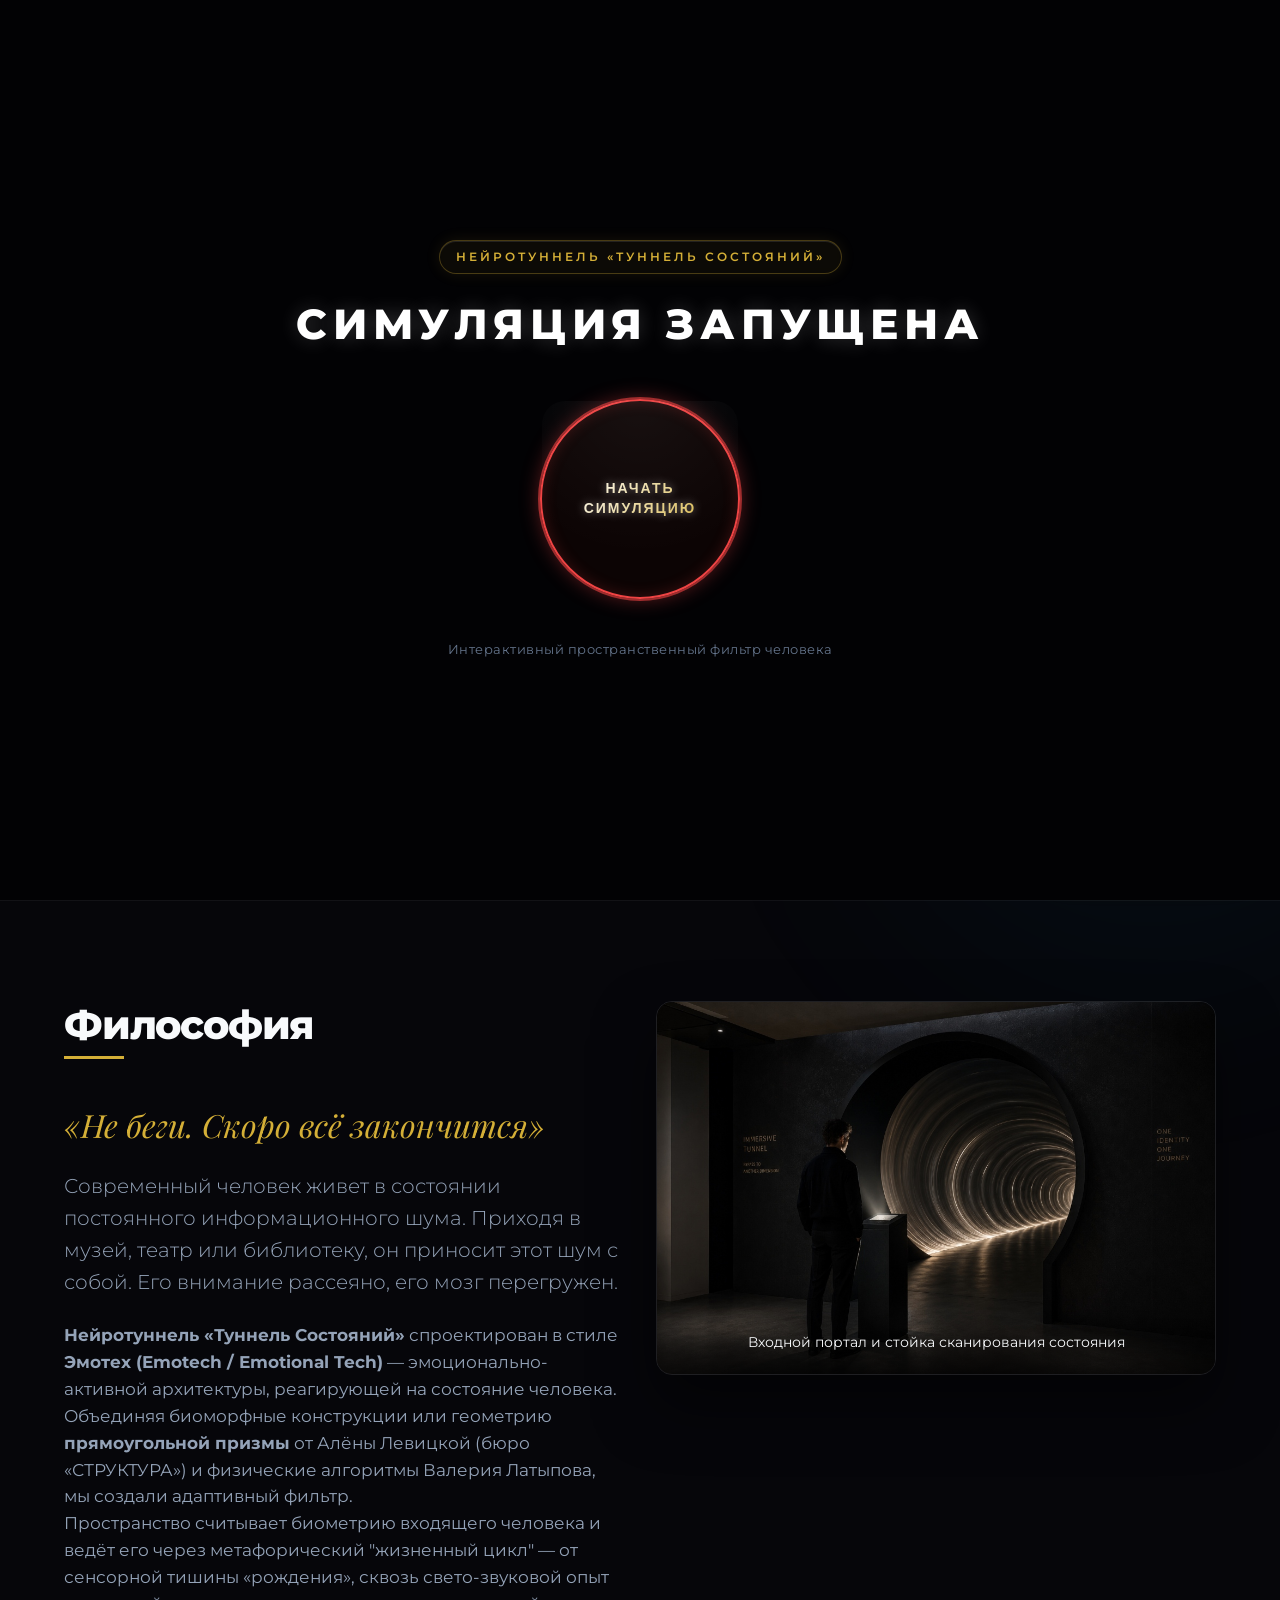
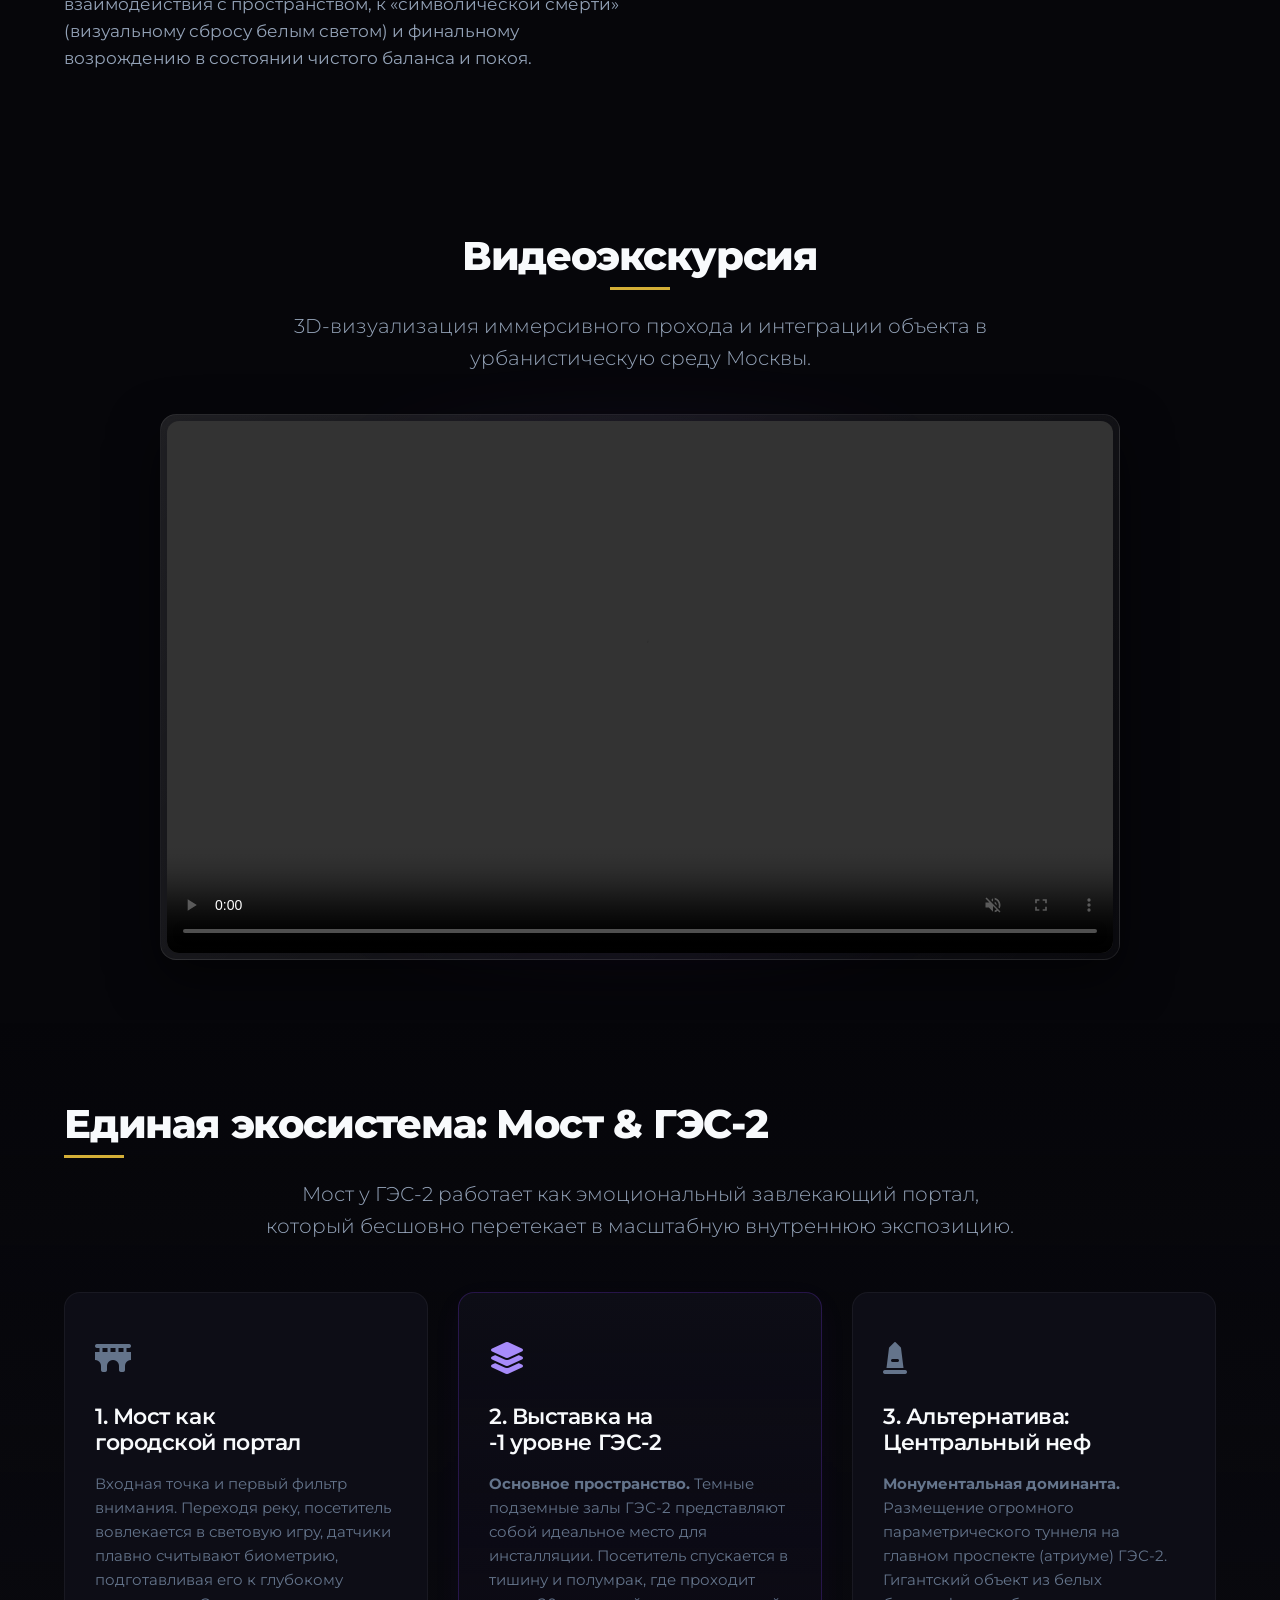
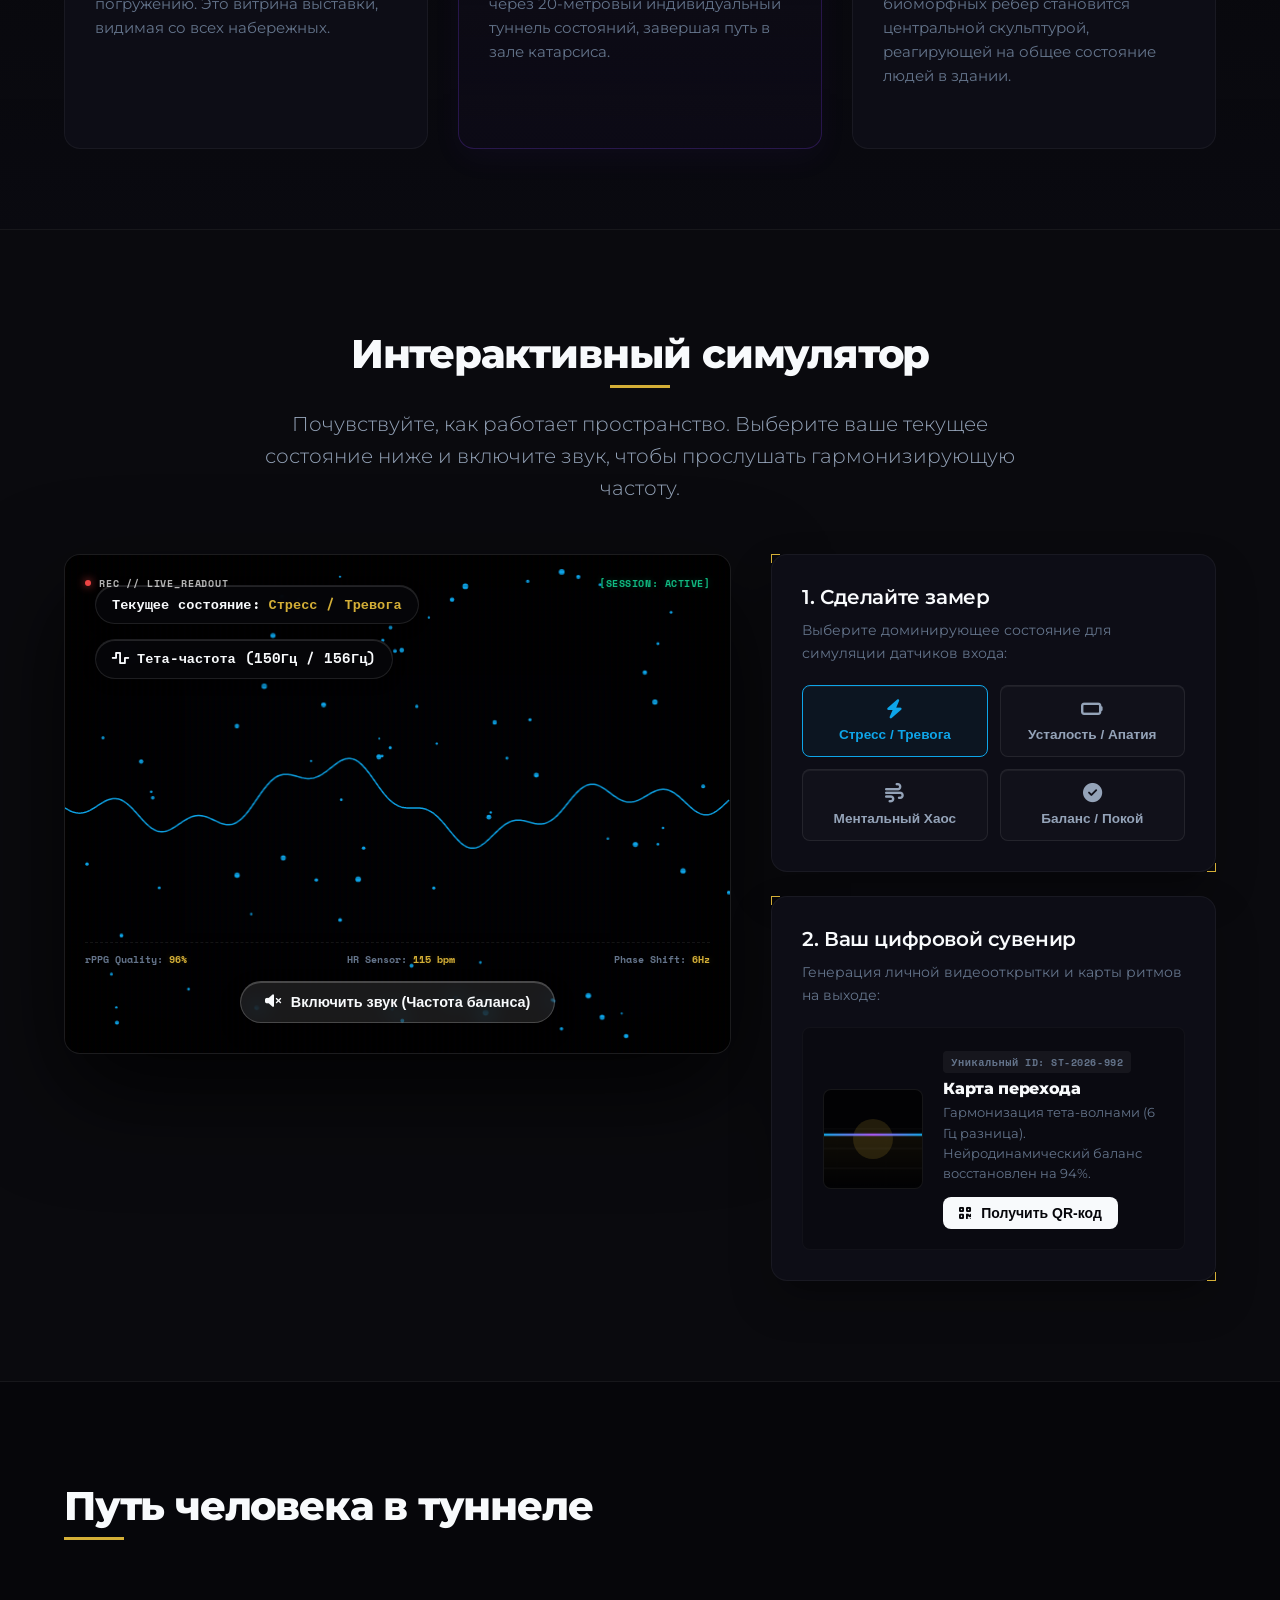
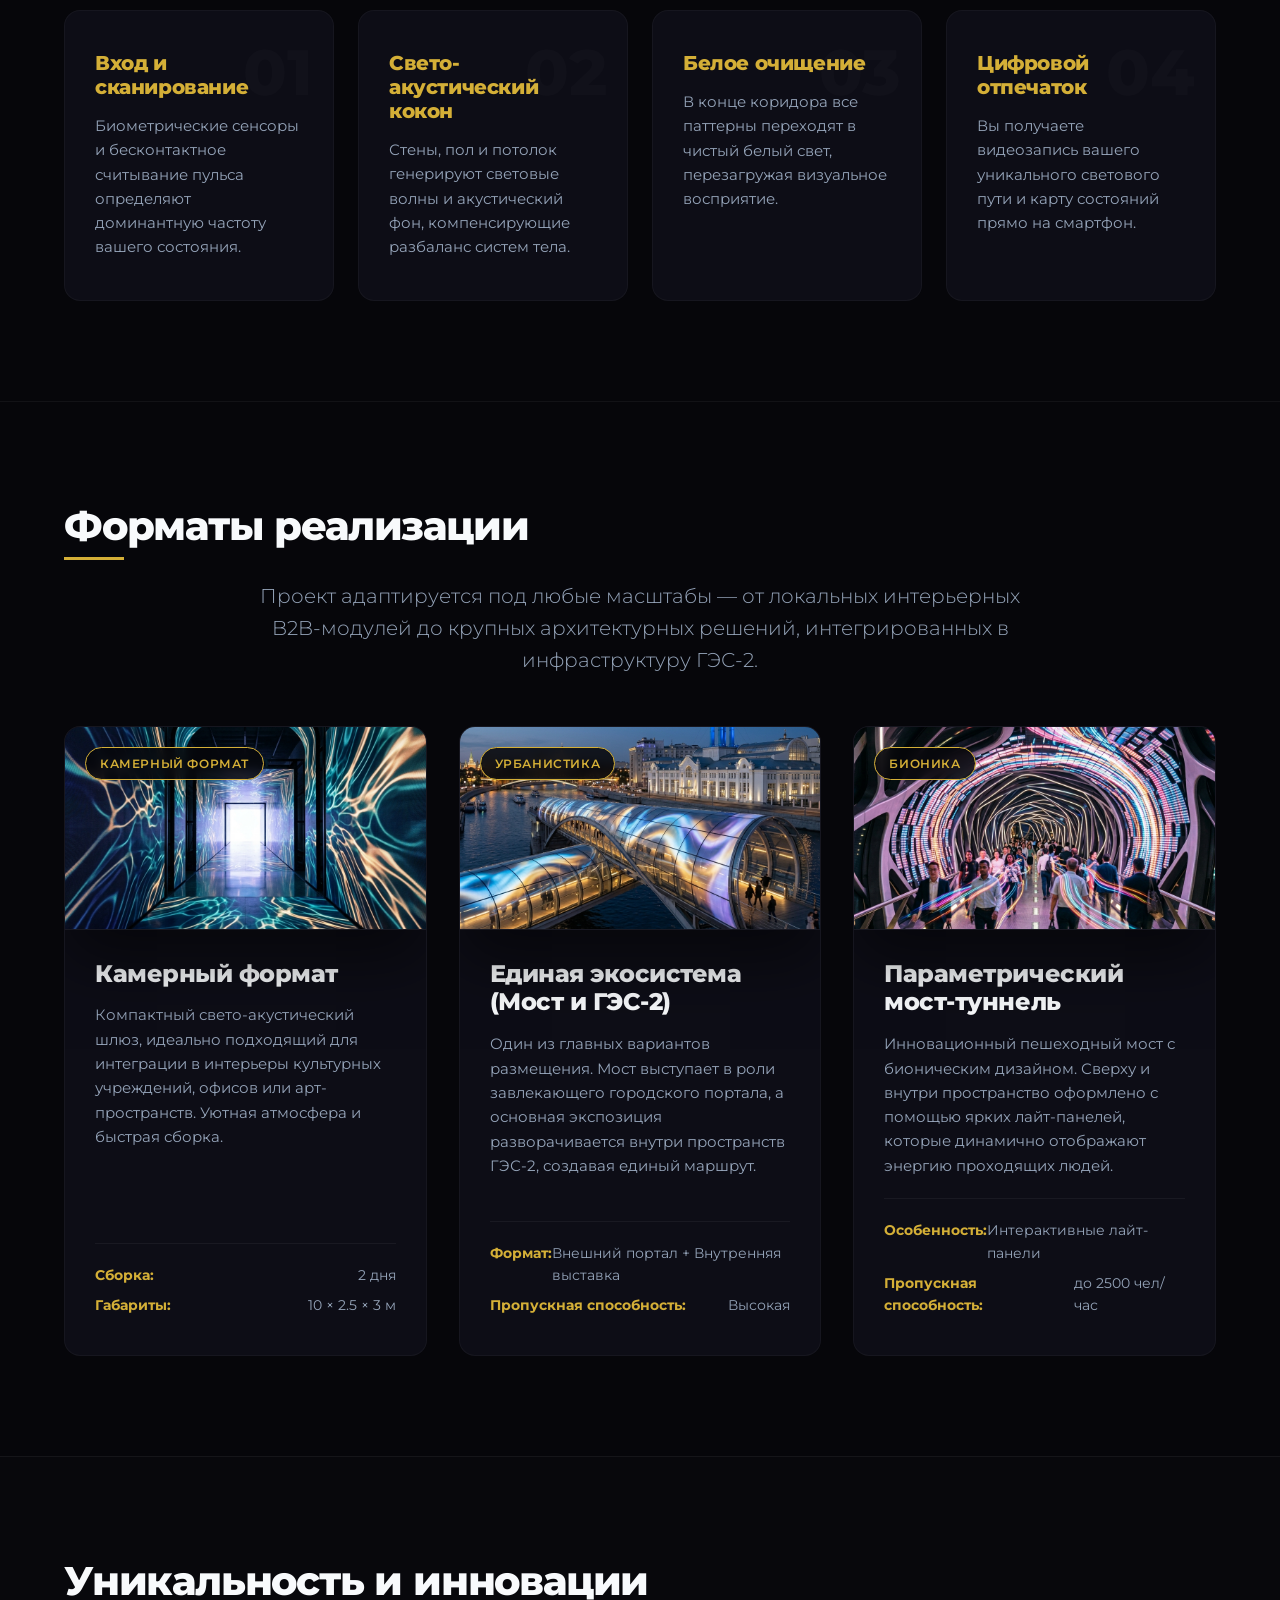
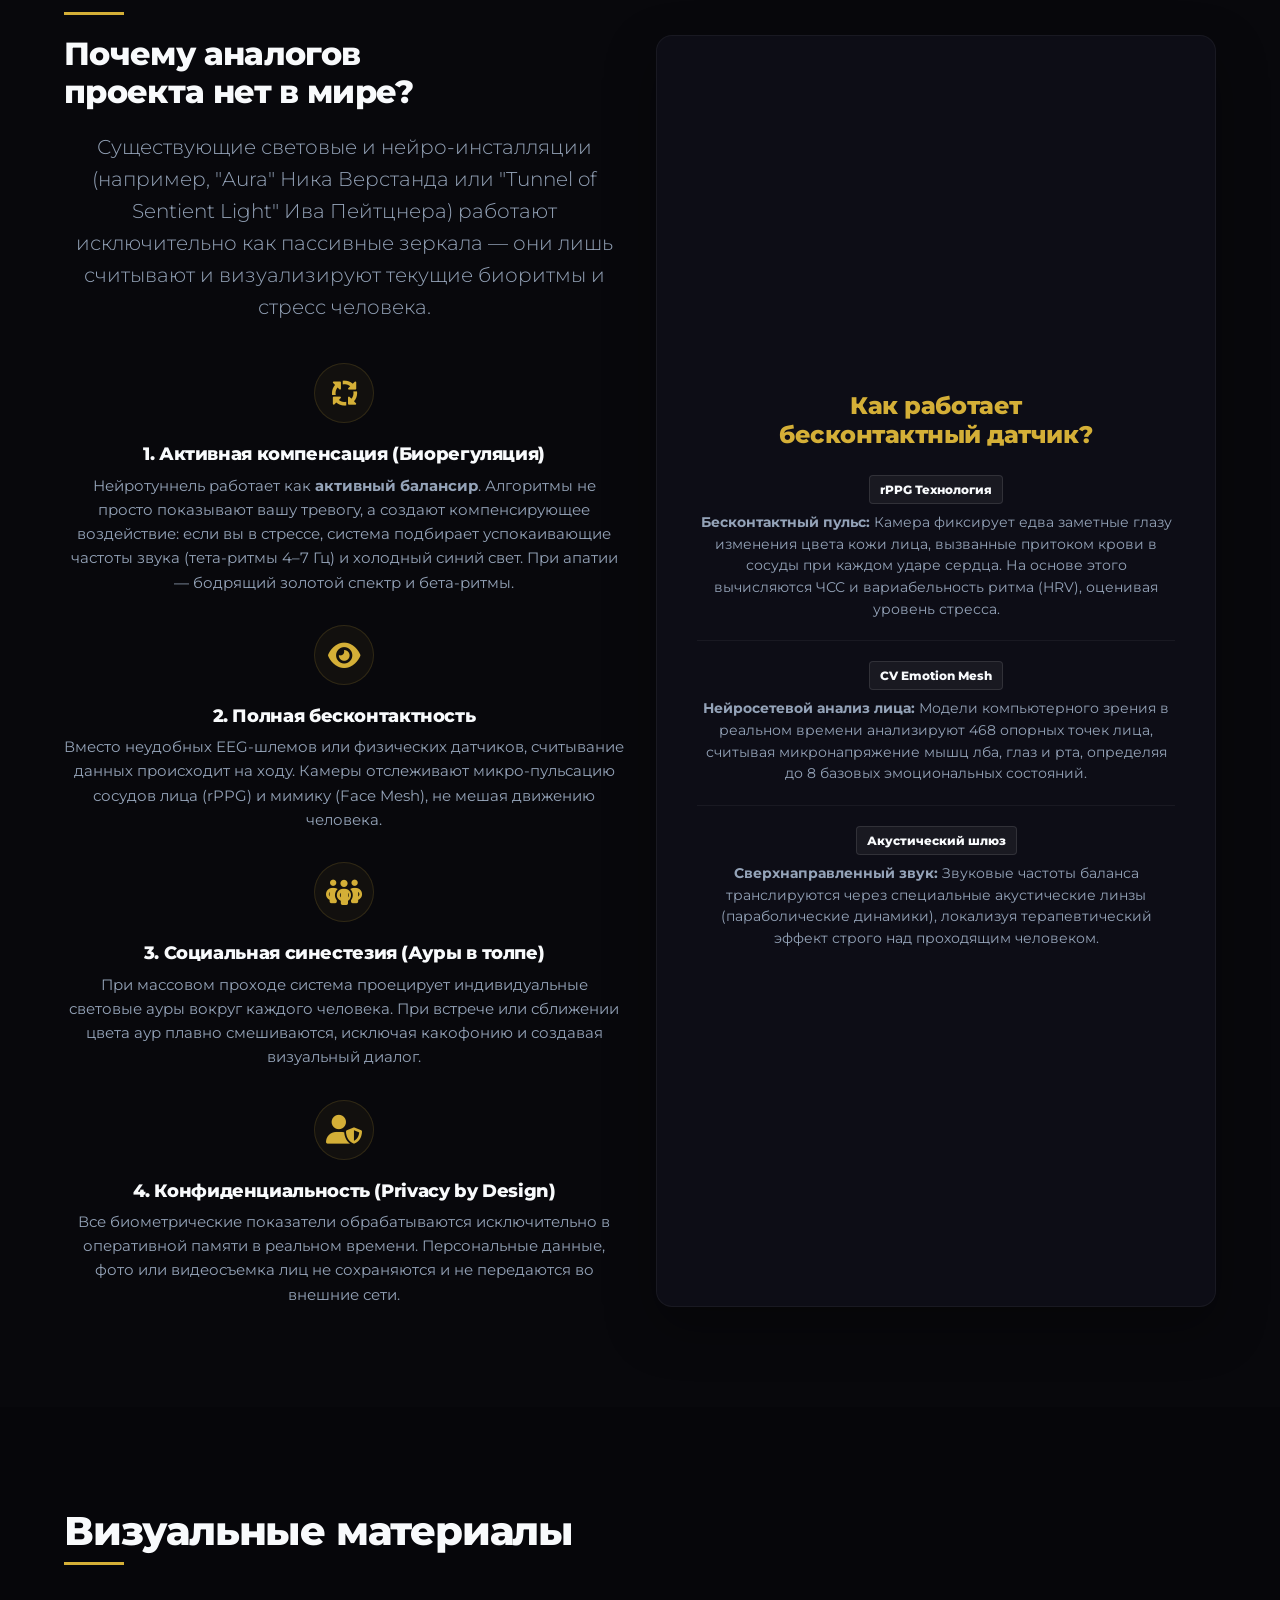
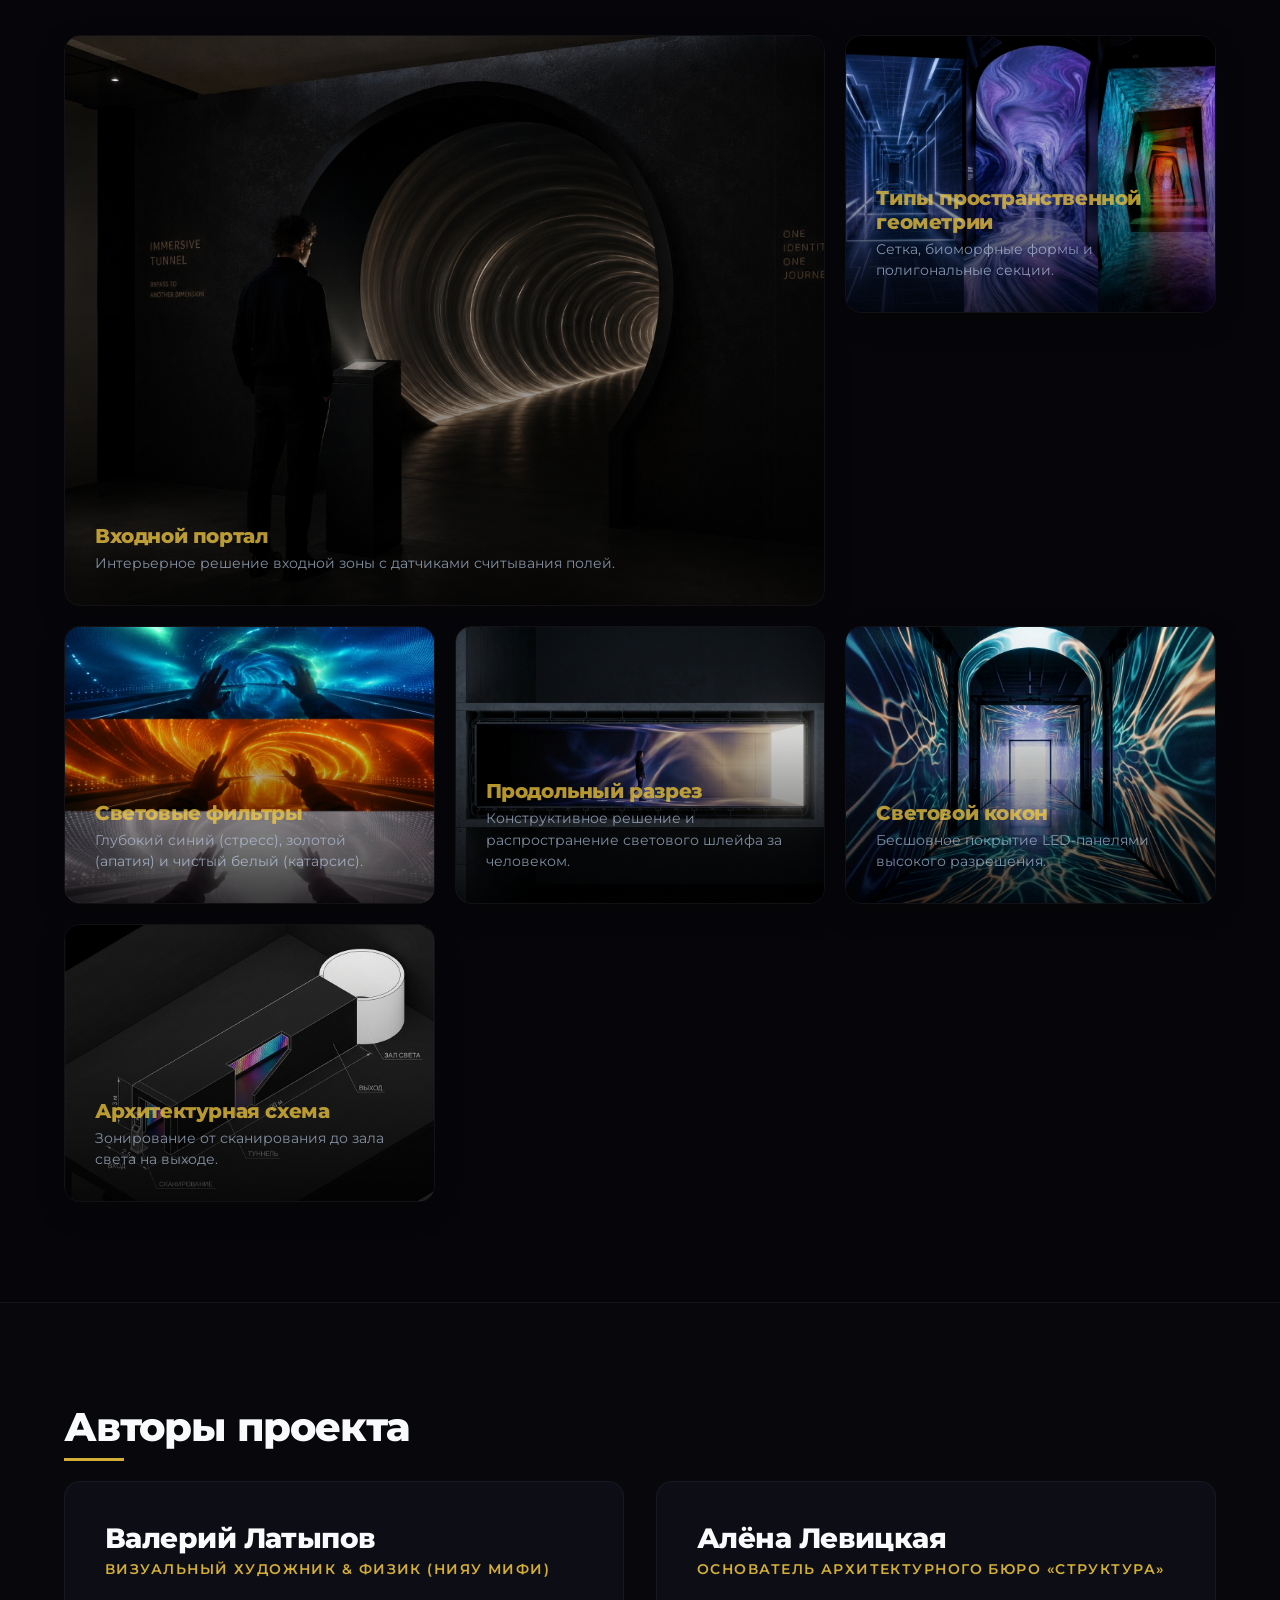
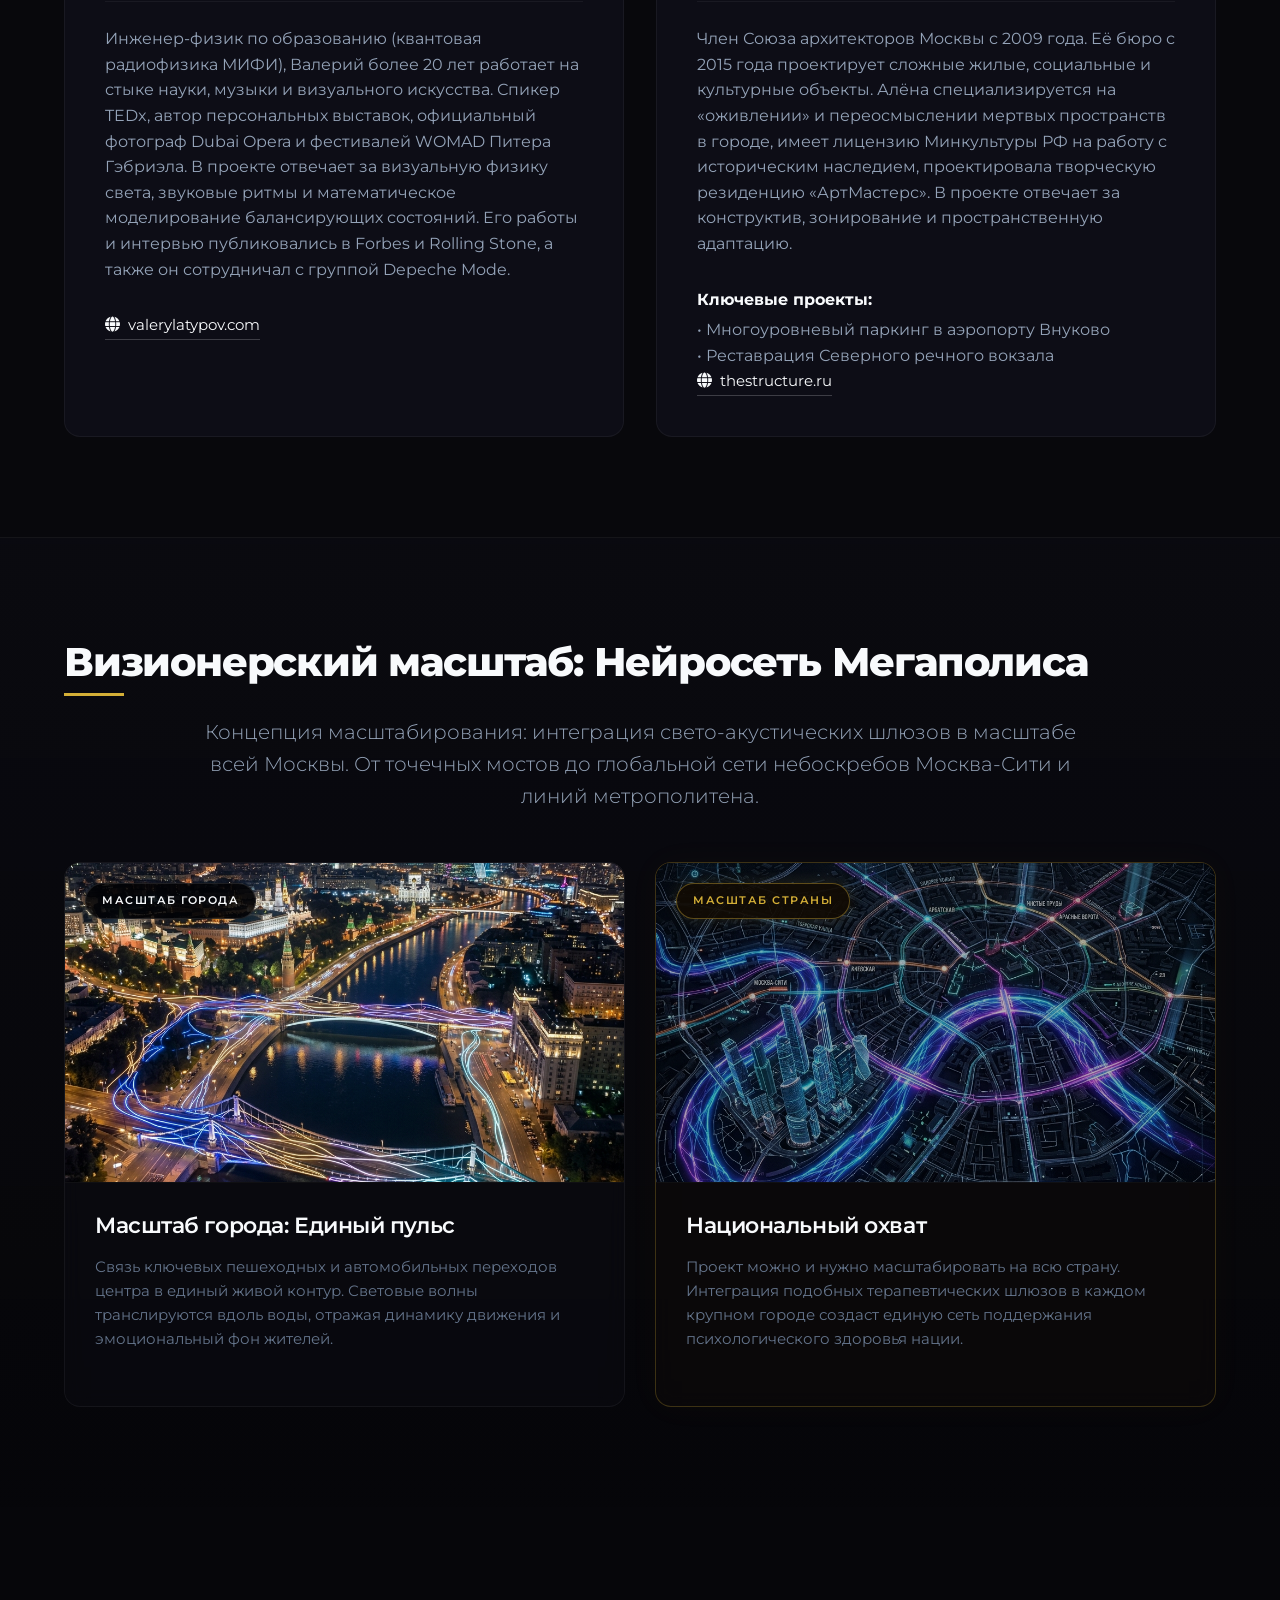
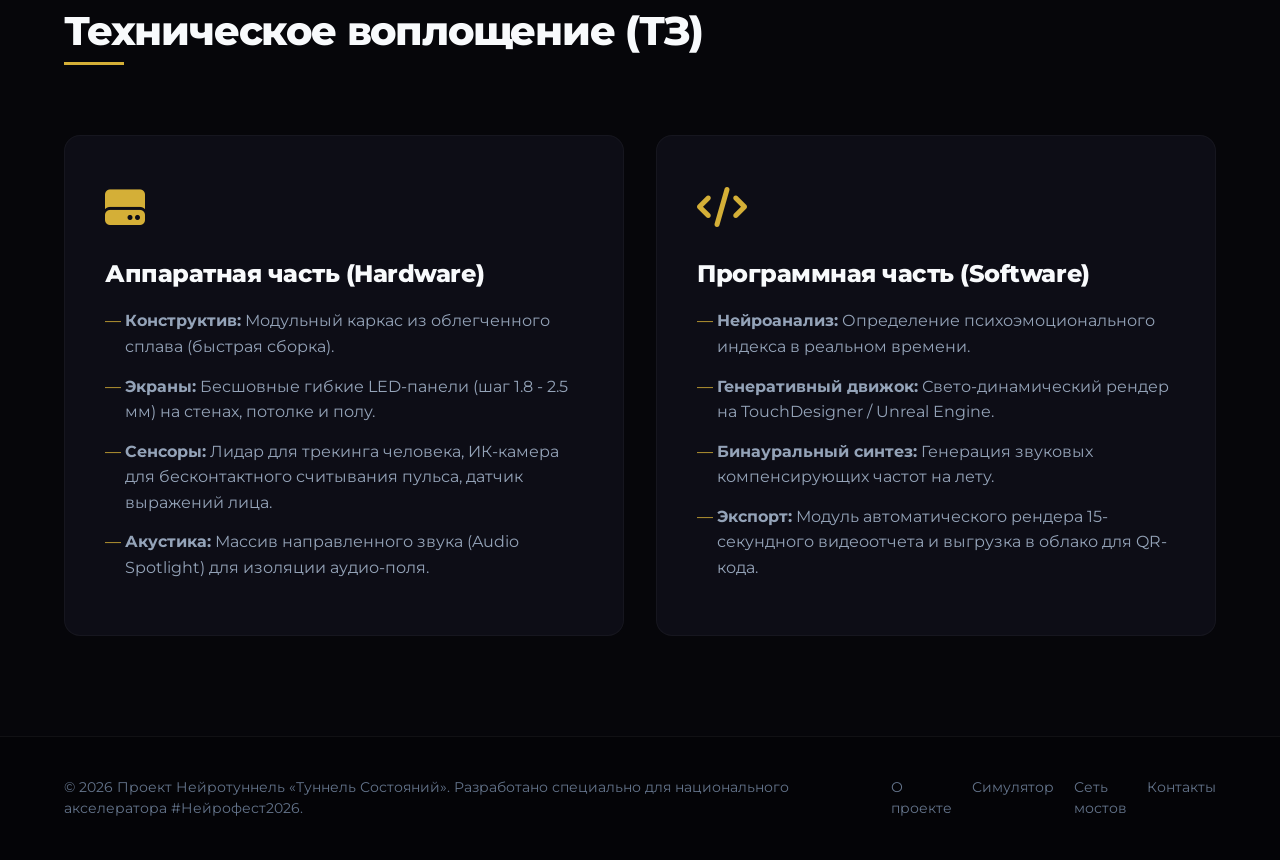
==== commit 10cec9e0: "feat: apply user UI and content revisions" ====
--- a/index.html
+++ b/index.html
@@ -8,7 +8,7 @@
     <!-- Google Fonts -->
     <link rel="preconnect" href="https://fonts.googleapis.com">
     <link rel="preconnect" href="https://fonts.gstatic.com" crossorigin>
-    <link href="https://fonts.googleapis.com/css2?family=Outfit:wght@300;400;600;800&family=Playfair+Display:ital,wght@0,400;0,600;1,400&family=Space+Mono:ital,wght@0,400;0,700;1,400;1,700&display=swap" rel="stylesheet">
+    <link href="https://fonts.googleapis.com/css2?family=Montserrat:wght@300;400;600;800&family=Outfit:wght@300;400;600;800&family=Playfair+Display:ital,wght@0,400;0,600;1,400&family=Space+Mono:ital,wght@0,400;0,700;1,400;1,700&display=swap" rel="stylesheet">
     <!-- FontAwesome for icons -->
     <link rel="stylesheet" href="https://cdnjs.cloudflare.com/ajax/libs/font-awesome/6.4.0/css/all.min.css">
     <link rel="stylesheet" href="style.css">
@@ -94,10 +94,10 @@
 
     <!-- Hero Section -->
     <section class="hero">
-        <div class="hero-content">
+        <div class="hero-content" style="text-align: center; display: flex; flex-direction: column; align-items: center; margin: 0 auto;">
             <div class="badge reveal-init stagger-2">Проект для акселератора #Нейрофест2026</div>
             <h1 class="hero-title reveal-init stagger-3">Пространственный фильтр человека</h1>
-            <p class="hero-subtitle reveal-init stagger-4">Архитектурный свето-акустический шлюз, трансформирующий психоэмоциональное состояние через физическое пространство, квантовую оптику и биометрию.</p>
+            <p class="hero-subtitle reveal-init stagger-4" style="max-width: 800px;">Это архитектурный свето-акустический шлюз, который мягко корректирует ваше психоэмоциональное состояние. Он использует свет, звук и биометрию, чтобы помочь вам обрести внутренний баланс.</p>
             <div class="hero-actions reveal-init stagger-5">
                 <a href="#simulator" class="btn btn-primary">Запустить симулятор</a>
                 <a href="#concept" class="btn btn-secondary">Подробнее о проекте</a>
@@ -121,7 +121,7 @@
                     <p class="quote">«Не беги. Скоро всё закончится»</p>
                     <p class="lead">Современный человек живет в состоянии постоянного информационного шума. Приходя в музей, театр или библиотеку, он приносит этот шум с собой. Его внимание рассеяно, его мозг перегружен.</p>
                     <p><strong>Нейротуннель «Туннель Состояний»</strong> спроектирован в стиле <strong>Эмотех (Emotech / Emotional Tech)</strong> — эмоционально-активной архитектуры, реагирующей на состояние человека. Объединяя биоморфные конструкции или геометрию <strong>прямоугольной призмы</strong> от Алёны Левицкой (бюро «СТРУКТУРА») и физические алгоритмы Валерия Латыпова, мы создали адаптивный фильтр.</p>
-                    <p>Пространство считывает биометрию входящего человека и ведёт его через метафорический **жизненный цикл** — от сенсорной тишины «рождения», сквозь свето-звуковой опыт взаимодействия с пространством, к «символической смерти» (визуальному сбросу белым светом) и финальному возрождению в состоянии чистого баланса и покоя.</p>
+                    <p>Пространство считывает биометрию входящего человека и ведёт его через метафорический "жизненный цикл" — от сенсорной тишины «рождения», сквозь свето-звуковой опыт взаимодействия с пространством, к «символической смерти» (визуальному сбросу белым светом) и финальному возрождению в состоянии чистого баланса и покоя.</p>
                 </div>
                 <div class="concept-visual">
                     <div class="img-wrapper">
@@ -312,86 +312,49 @@
                 <div class="scale-card">
                     <div class="img-wrapper scale-img">
                         <img src="images/pov_inside.png" alt="Модульный B2B туннель">
-                        <div class="scale-badge">B2B / Офисы / Выставки</div>
+                        <div class="scale-badge">Камерный формат</div>
                     </div>
                     <div class="scale-info">
-                        <h3>Камерный формат: Геометрическая призма</h3>
-                        <p>Свето-акустический шлюз (10 метров) в форме прямоугольной призмы для интеграции в интерьеры культурных институций, штаб-квартир компаний или арт-пространств. Конструкция использует современные бесшовные LED-экраны со стыковкой под 90 градусов, создавая эффект чистого цифрового кристалла. Облегченный каркас собирается за 48 часов.</p>
+                        <h3>Камерный формат</h3>
+                        <p>Компактный свето-акустический шлюз, идеально подходящий для интеграции в интерьеры культурных учреждений, офисов или арт-пространств. Уютная атмосфера и быстрая сборка.</p>
                         <ul class="scale-specs">
                             <li><strong>Сборка:</strong> 2 дня</li>
                             <li><strong>Габариты:</strong> 10 × 2.5 × 3 м</li>
-                            <li><strong>Пропускная способность:</strong> до 60 чел/час</li>
                         </ul>
                     </div>
                 </div>
 
-                <!-- Scale 2: Bridge Vault (Колбаса) -->
+                <!-- Scale 2: Ecosystem Bridge + GES-2 -->
                 <div class="scale-card">
                     <div class="img-wrapper scale-img">
-                        <img src="images/bridge_vault.png" alt="Мост-кокон у ГЭС-2">
-                        <div class="scale-badge">Урбанистическая надстройка</div>
+                        <img src="images/bridge_vault.png" alt="Единая экосистема: Мост и ГЭС-2">
+                        <div class="scale-badge">Урбанистика</div>
                     </div>
                     <div class="scale-info">
-                        <h3>Мост-кокон: Стеклянный полусвод</h3>
-                        <p>Надстройка над существующим пешеходным мостом ГЭС-2. Облегченный стеклянный полусферический купол («колбаса») с внешней прозрачной LED-сеткой. Не нарушает несущие конструкции моста и эстетично вписывается в архитектурный контекст.</p>
+                        <h3>Единая экосистема (Мост и ГЭС-2)</h3>
+                        <p>Один из главных вариантов размещения. Мост выступает в роли завлекающего городского портала, а основная экспозиция разворачивается внутри пространств ГЭС-2, создавая единый маршрут.</p>
                         <ul class="scale-specs">
-                            <li><strong>Конструктив:</strong> Облегченный металлический каркас и стекло</li>
-                            <li><strong>Оболочка:</strong> Прозрачная светодиодная медиа-сетка</li>
-                            <li><strong>Пропускная способность:</strong> до 2000 чел/час</li>
+                            <li><strong>Формат:</strong> Внешний портал + Внутренняя выставка</li>
+                            <li><strong>Пропускная способность:</strong> Высокая</li>
                         </ul>
                     </div>
                 </div>
 
-                <!-- Scale 3: Zaha Hadid Parametric Bridge -->
+                <!-- Scale 3: Parametric Bridge Tunnel -->
                 <div class="scale-card">
                     <div class="img-wrapper scale-img">
-                        <img src="images/zaha_bridge.png" alt="Параметрический мост в стиле Захи Хадид">
-                        <div class="scale-badge">Бионическая архитектура</div>
+                        <img src="images/parametric_bridge.png" alt="Параметрический мост-туннель">
+                        <div class="scale-badge">Бионика</div>
                     </div>
                     <div class="scale-info">
                         <h3>Параметрический мост-туннель</h3>
-                        <p>Футуристический пешеходный мост-галерея, спроектированный в плавном бионическом стиле Захи Хадид. Аэродинамические кривые конструкции из белого полимера, бесшовное остекление и иммерсивный адаптивный туннель внутри.</p>
+                        <p>Инновационный пешеходный мост с бионическим дизайном. Сверху и внутри пространство оформлено с помощью ярких лайт-панелей, которые динамично отображают энергию проходящих людей.</p>
                         <ul class="scale-specs">
-                            <li><strong>Архитектура:</strong> Параметрические текучие формы</li>
-                            <li><strong>Освещение:</strong> Интегрированные в ребра LED-линии</li>
+                            <li><strong>Особенность:</strong> Интерактивные лайт-панели</li>
                             <li><strong>Пропускная способность:</strong> до 2500 чел/час</li>
                         </ul>
                     </div>
                 </div>
-
-                <!-- Scale 4: Classic Sphere Bridge -->
-                <div class="scale-card">
-                    <div class="img-wrapper scale-img">
-                        <img src="images/bridge_tunnel.png" alt="Мост со сферическим куполом">
-                        <div class="scale-badge">Арт-доминанта</div>
-                    </div>
-                    <div class="scale-info">
-                        <h3>Мост со сферой: Классический вариант</h3>
-                        <p>Пешеходный переход с изящным сферическим куполом в центральной части. Сфера выступает в качестве пространственного портала и главного терапевтического шлюза, создавая яркий визуальный ориентир на водном зеркале реки.</p>
-                        <ul class="scale-specs">
-                            <li><strong>Архитектура:</strong> Интегрированная сфера-переход</li>
-                            <li><strong>Материалы:</strong> Структурное стекло, светодиодные панели</li>
-                            <li><strong>Пропускная способность:</strong> до 3000 чел/час</li>
-                        </ul>
-                    </div>
-                </div>
-
-                <!-- Scale 5: Vegas Style Media Sphere Bridge -->
-                <div class="scale-card">
-                    <div class="img-wrapper scale-img">
-                        <img src="images/sphere_bridge.png" alt="Медиа-мост со сферой Vegas Style">
-                        <div class="scale-badge">Hi-Tech Масштаб</div>
-                    </div>
-                    <div class="scale-info">
-                        <h3>Медиа-сфера: Масштаб Лас-Вегаса</h3>
-                        <p>Экстравагантный проект с гигантской LED-сферой (по технологии MSG Sphere). Внешний 360° медиа-фасад отражает суммарное психоэмоциональное состояние прохожих, транслируя его на город, а внутренний купол дарит глубокий катарсис.</p>
-                        <ul class="scale-specs">
-                            <li><strong>Фасад:</strong> Наружный панорамный LED-экран</li>
-                            <li><strong>Внутри:</strong> 3D-звуковое поле и сферический купол</li>
-                            <li><strong>Пропускная способность:</strong> до 3500 чел/час</li>
-                        </ul>
-                    </div>
-                </div>
             </div>
         </div>
     </section>
@@ -400,12 +363,12 @@
     <section id="innovation" class="section innovation-section">
         <div class="container">
             <h2 class="section-title text-center">Уникальность и инновации</h2>
-            <div class="grid grid-2 align-center">
+            <div class="grid grid-2 align-stretch" style="align-items: stretch;">
                 <div class="innovation-text">
                     <h3>Почему аналогов проекта нет в мире?</h3>
-                    <p class="lead">Существующие световые и нейро-инсталляции (например, <em>Aura</em> Ника Верстанда или <em>Tunnel of Sentient Light</em> Ива Пейтцнера) работают исключительно как пассивные зеркала — они лишь считывают и визуализируют текущие биоритмы и стресс человека.</p>
+                    <p class="lead" style="text-align: center; max-width: 1000px; margin: 0 auto 40px auto;">Существующие световые и нейро-инсталляции (например, "Aura" Ника Верстанда или "Tunnel of Sentient Light" Ива Пейтцнера) работают исключительно как пассивные зеркала — они лишь считывают и визуализируют текущие биоритмы и стресс человека.</p>
                     
-                    <div class="usp-item">
+                    <div class="usp-item" style="text-align: center; display: flex; flex-direction: column; align-items: center; justify-content: center;">
                         <div class="usp-icon"><i class="fa-solid fa-arrows-spin"></i></div>
                         <div class="usp-content">
                             <h4>1. Активная компенсация (Биорегуляция)</h4>
@@ -413,7 +376,7 @@
                         </div>
                     </div>
 
-                    <div class="usp-item">
+                    <div class="usp-item" style="text-align: center; display: flex; flex-direction: column; align-items: center; justify-content: center;">
                         <div class="usp-icon"><i class="fa-solid fa-eye"></i></div>
                         <div class="usp-content">
                             <h4>2. Полная бесконтактность</h4>
@@ -421,7 +384,7 @@
                         </div>
                     </div>
 
-                    <div class="usp-item">
+                    <div class="usp-item" style="text-align: center; display: flex; flex-direction: column; align-items: center; justify-content: center;">
                         <div class="usp-icon"><i class="fa-solid fa-people-group"></i></div>
                         <div class="usp-content">
                             <h4>3. Социальная синестезия (Ауры в толпе)</h4>
@@ -429,7 +392,7 @@
                         </div>
                     </div>
 
-                    <div class="usp-item">
+                    <div class="usp-item" style="text-align: center; display: flex; flex-direction: column; align-items: center; justify-content: center;">
                         <div class="usp-icon"><i class="fa-solid fa-user-shield"></i></div>
                         <div class="usp-content">
                             <h4>4. Конфиденциальность (Privacy by Design)</h4>
@@ -439,17 +402,17 @@
                 </div>
                 
                 <div class="innovation-visual">
-                    <div class="tech-spec-box">
+                    <div class="tech-spec-box" style="height: 100%; display: flex; flex-direction: column; justify-content: center; text-align: center;">
                         <h3>Как работает бесконтактный датчик?</h3>
-                        <div class="tech-step-item">
+                        <div class="tech-step-item" style="text-align: center; display: flex; flex-direction: column; align-items: center;">
                             <span class="step-bullet">rPPG Технология</span>
                             <p><strong>Бесконтактный пульс:</strong> Камера фиксирует едва заметные глазу изменения цвета кожи лица, вызванные притоком крови в сосуды при каждом ударе сердца. На основе этого вычисляются ЧСС и вариабельность ритма (HRV), оценивая уровень стресса.</p>
                         </div>
-                        <div class="tech-step-item">
+                        <div class="tech-step-item" style="text-align: center; display: flex; flex-direction: column; align-items: center;">
                             <span class="step-bullet">CV Emotion Mesh</span>
                             <p><strong>Нейросетевой анализ лица:</strong> Модели компьютерного зрения в реальном времени анализируют 468 опорных точек лица, считывая микронапряжение мышц лба, глаз и рта, определяя до 8 базовых эмоциональных состояний.</p>
                         </div>
-                        <div class="tech-step-item">
+                        <div class="tech-step-item" style="text-align: center; display: flex; flex-direction: column; align-items: center;">
                             <span class="step-bullet">Акустический шлюз</span>
                             <p><strong>Сверхнаправленный звук:</strong> Звуковые частоты баланса транслируются через специальные акустические линзы (параболические динамики), локализуя терапевтический эффект строго над проходящим человеком.</p>
                         </div>
@@ -521,7 +484,7 @@
                         <h3>Валерий Латыпов</h3>
                         <span class="author-title">Визуальный художник & Физик (НИЯУ МИФИ)</span>
                     </div>
-                    <p class="author-bio">Инженер-физик по образованию (квантовая радиофизика МИФИ), Валерий более 20 лет работает на стыке науки, музыки и визуального искусства. Спикер TEDx, автор персональных выставок, официальный фотограф Dubai Opera и фестивалей WOMAD Питера Гэбриэла. В проекте отвечает за визуальную физику света, звуковые ритмы и математическое моделирование балансирующих состояний.</p>
+                    <p class="author-bio">Инженер-физик по образованию (квантовая радиофизика МИФИ), Валерий более 20 лет работает на стыке науки, музыки и визуального искусства. Спикер TEDx, автор персональных выставок, официальный фотограф Dubai Opera и фестивалей WOMAD Питера Гэбриэла. В проекте отвечает за визуальную физику света, звуковые ритмы и математическое моделирование балансирующих состояний. Его работы и интервью публиковались в Forbes и Rolling Stone, а также он сотрудничал с группой Depeche Mode.</p>
                     <div class="author-links">
                         <a href="http://www.valerylatypov.com" target="_blank"><i class="fa-solid fa-globe"></i> valerylatypov.com</a>
                     </div>
@@ -533,6 +496,13 @@
                         <span class="author-title">Основатель архитектурного бюро «СТРУКТУРА»</span>
                     </div>
                     <p class="author-bio">Член Союза архитекторов Москвы с 2009 года. Её бюро с 2015 года проектирует сложные жилые, социальные и культурные объекты. Алёна специализируется на «оживлении» и переосмыслении мертвых пространств в городе, имеет лицензию Минкультуры РФ на работу с историческим наследием, проектировала творческую резиденцию «АртМастерс». В проекте отвечает за конструктив, зонирование и пространственную адаптацию.</p>
+                    <div style="margin-top: 15px;">
+                        <strong>Ключевые проекты:</strong>
+                        <ul style="list-style: none; padding: 0; color: var(--text-secondary); margin-top: 5px;">
+                            <li>• Многоуровневый паркинг в аэропорту Внуково</li>
+                            <li>• Реставрация Северного речного вокзала</li>
+                        </ul>
+                    </div>
                     <div class="author-links">
                         <a href="https://thestructure.ru" target="_blank"><i class="fa-solid fa-globe"></i> thestructure.ru</a>
                     </div>
@@ -542,56 +512,40 @@
     </section>
 
     <!-- City Scale: Neural Network of Bridges -->
-    <!-- City Scale: Neural Network of Bridges & Moscow City -->
     <section id="city-network" class="section city-network-section">
         <div class="container">
             <h2 class="section-title text-center">Визионерский масштаб: Нейросеть Мегаполиса</h2>
-            <p class="lead text-center max-w-3xl">Концепция масштабирования: интеграция свето-акустических шлюзов в масштабе всей Москвы. От точечных мостов до глобальной сети небоскребов Москва-Сити и линий метрополитена.</p>
+            <p class="lead text-center" style="max-width: 900px; margin: 0 auto 40px auto;">Концепция масштабирования: интеграция свето-акустических шлюзов в масштабе всей Москвы. От точечных мостов до глобальной сети небоскребов Москва-Сити и линий метрополитена.</p>
             
-            <div class="network-tabs-grid">
-                <!-- Concept 1: Bridges Network -->
-                <div class="network-card-main">
+            <div class="network-tabs-grid" style="grid-template-columns: 1fr 1fr; display: grid; gap: 30px;">
+                <!-- Concept 1: City Scale -->
+                <div class="network-card-main" style="grid-column: span 1;">
                     <div class="network-image-wrapper">
                         <img src="images/moscow_bridges.png" alt="Световая нейросеть мостов Москвы" class="network-img">
                         <div class="network-glow"></div>
-                        <div class="network-badge-overlay">Масштаб 1: Река & Мосты</div>
+                        <div class="network-badge-overlay">Масштаб города</div>
                     </div>
                     <div class="network-card-content">
-                        <h3>1. Единый пульс реки</h3>
-                        <p>Связь ключевых пешеходных и автомобильных переходов центра столицы в единый живой контур. Световые волны транслируются вдоль воды, отражая динамику движения и эмоциональный фон жителей в реальном времени.</p>
-                        <ul class="concept-features">
-                            <li><i class="fa-solid fa-circle-nodes"></i> Синхронизация мостов по радиоканалу</li>
-                            <li><i class="fa-solid fa-water"></i> Световые отражения на водном зеркале</li>
-                            <li><i class="fa-solid fa-wind"></i> Гашение акустического шума набережных</li>
-                        </ul>
-                    </div>
-                </div>
-
-                <!-- Concept 2: Moscow City & Metro -->
-                <div class="network-card-main highlight-card">
+                        <h3>Масштаб города: Единый пульс</h3>
+                        <p>Связь ключевых пешеходных и автомобильных переходов центра в единый живой контур. Световые волны транслируются вдоль воды, отражая динамику движения и эмоциональный фон жителей.</p>
+                    </div>
+                </div>
+
+                <!-- Concept 2: National Scale -->
+                <div class="network-card-main highlight-card" style="grid-column: span 1;">
                     <div class="network-image-wrapper interactive-map-wrapper">
-                        <canvas id="city-network-canvas"></canvas>
-                        <div class="network-badge-overlay special">Интерактивный Живой Масштаб: Сити & Метро</div>
+                        <img src="images/moscow_cosmic.png" alt="Масштаб страны" class="network-img" style="opacity: 0.7;">
+                        <div class="network-badge-overlay special">Масштаб страны</div>
                     </div>
                     <div class="network-card-content">
-                        <h3>2. Пульсирующая сеть: Сити & Метро</h3>
-                        <p>Глобальный супер-вижн: интеграция датчиков метрополитена и медиа-фасадов небоскребов Москва-Сити. С высоты полета или из космоса город выглядит как единый гигантский синаптический узел, пульсирующий в такт дыханию миллионов людей.</p>
-                        <ul class="concept-features">
-                            <li><i class="fa-solid fa-tower-observation"></i> Синхронизация фасадов небоскребов Сити</li>
-                            <li><i class="fa-solid fa-train-subway"></i> Интеграция с трафиком линий метро</li>
-                            <li><i class="fa-solid fa-satellite"></i> Визуальный паттерн, заметный из космоса</li>
-                        </ul>
-                    </div>
-                </div>
-            </div>
-
-            <div class="network-quote max-w-3xl text-center margin-top-lg">
-                <i class="fa-solid fa-quote-left"></i>
-                <p>«Мегаполис превращается из источника стресса в саморегулирующийся терапевтический организм. Свет и звук объединяют миллионы жителей в один гармоничный ритм, видимый на масштабах всей планеты»</p>
-            </div>
-        </div>
-    </section>
-
+                        <h3>Национальный охват</h3>
+                        <p>Проект можно и нужно масштабировать на всю страну. Интеграция подобных терапевтических шлюзов в каждом крупном городе создаст единую сеть поддержания психологического здоровья нации.</p>
+                    </div>
+                </div>
+            </div>
+        </div>
+    </section>
+    
     <!-- Technical & Specifications Section -->
     <section id="tech" class="section tech-section">
         <div class="container">
@@ -652,5 +606,15 @@
 
     <!-- Script -->
     <script src="script.js"></script>
+
+    <!-- Contact FAB -->
+    <div class="contact-fab">
+        <div class="fab-content">
+            <a href="https://t.me/Alena_Levitskaya" target="_blank" class="fab-link"><i class="fa-brands fa-telegram"></i> @Alena_Levitskaya</a>
+            <a href="tel:+79031187296" class="fab-link"><i class="fa-solid fa-phone"></i> +7 903 118 7296</a>
+        </div>
+        <button class="fab-btn">Связаться с авторами</button>
+    </div>
+
 </body>
 </html>
--- a/style.css
+++ b/style.css
@@ -15,7 +15,7 @@
     --color-chaos: #a855f7; /* Purple */
     --color-balance: #ffffff; /* White */
     
-    --font-sans: 'Outfit', -apple-system, BlinkMacSystemFont, "Segoe UI", Roboto, sans-serif;
+    --font-sans: 'Montserrat', 'Metro', 'Outfit', -apple-system, BlinkMacSystemFont, "Segoe UI", Roboto, sans-serif;
     --font-serif: 'Playfair Display', Georgia, serif;
     --font-mono: 'Space Mono', monospace;
     
@@ -76,6 +76,7 @@
 
 /* Typography */
 h1, h2, h3, h4 {
+    font-family: 'Montserrat', 'Metro', var(--font-sans);
     font-family: var(--font-sans);
     font-weight: 800;
     letter-spacing: -0.02em;
@@ -2174,3 +2175,70 @@
     height: 10px;
 }
 
+
+/* Contact FAB */
+.contact-fab {
+    position: fixed;
+    bottom: 30px;
+    right: 30px;
+    z-index: 9999;
+    display: flex;
+    flex-direction: column;
+    align-items: flex-end;
+}
+.fab-btn {
+    background: var(--accent);
+    color: #000;
+    border: none;
+    padding: 15px 25px;
+    border-radius: 30px;
+    font-weight: 600;
+    font-family: var(--font-sans);
+    cursor: pointer;
+    box-shadow: 0 10px 25px rgba(212, 175, 55, 0.3);
+    transition: var(--transition-smooth);
+}
+.fab-btn:hover {
+    background: #fff;
+    transform: translateY(-2px);
+}
+.fab-content {
+    background: var(--bg-card);
+    border: 1px solid rgba(255,255,255,0.1);
+    border-radius: 12px;
+    padding: 15px;
+    margin-bottom: 10px;
+    display: flex;
+    flex-direction: column;
+    gap: 10px;
+    opacity: 0;
+    visibility: hidden;
+    transform: translateY(10px);
+    transition: var(--transition-smooth);
+}
+.contact-fab:hover .fab-content {
+    opacity: 1;
+    visibility: visible;
+    transform: translateY(0);
+}
+.fab-link {
+    color: var(--text-primary);
+    display: flex;
+    align-items: center;
+    gap: 10px;
+    font-size: 0.95rem;
+}
+.fab-link:hover {
+    color: var(--accent);
+}
+
+.network-tabs-grid {
+    display: grid;
+    grid-template-columns: 1fr 1fr;
+    gap: 30px;
+}
+@media (max-width: 900px) {
+    .network-tabs-grid {
+        grid-template-columns: 1fr;
+    }
+}
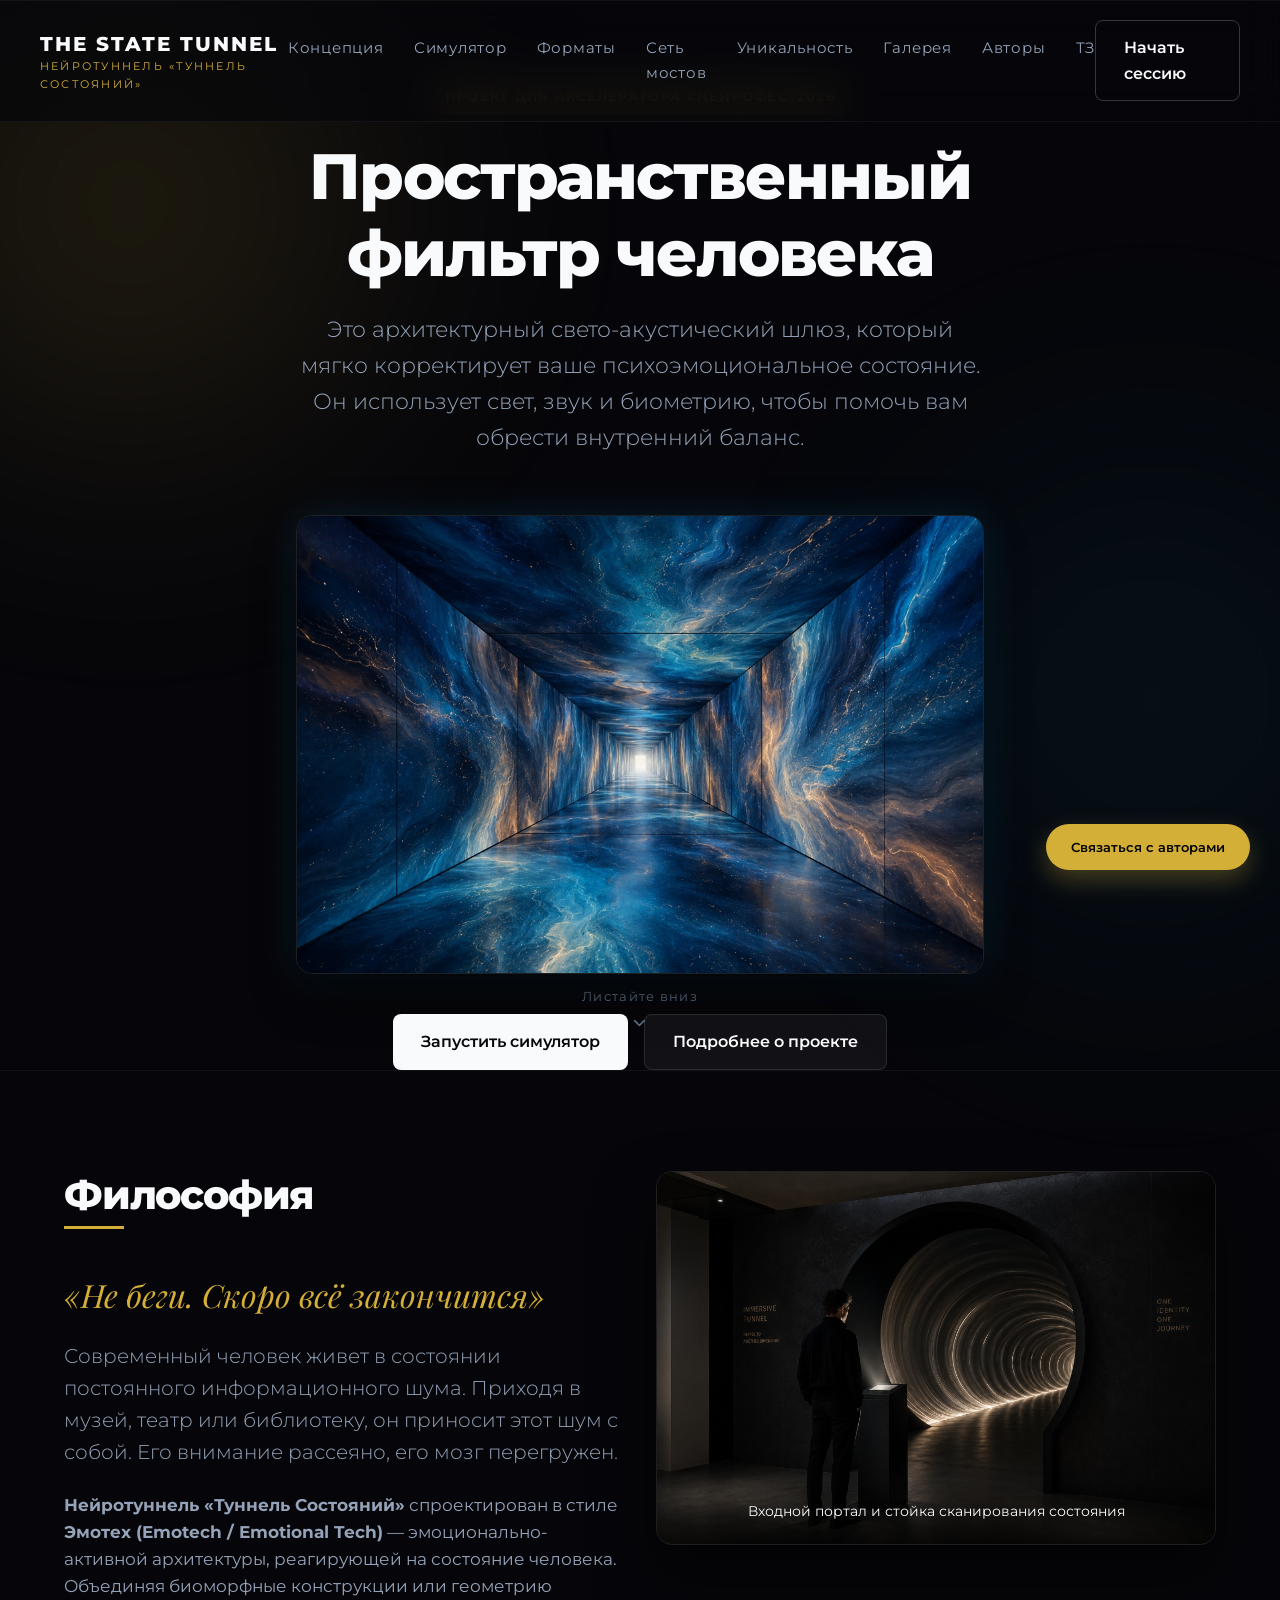
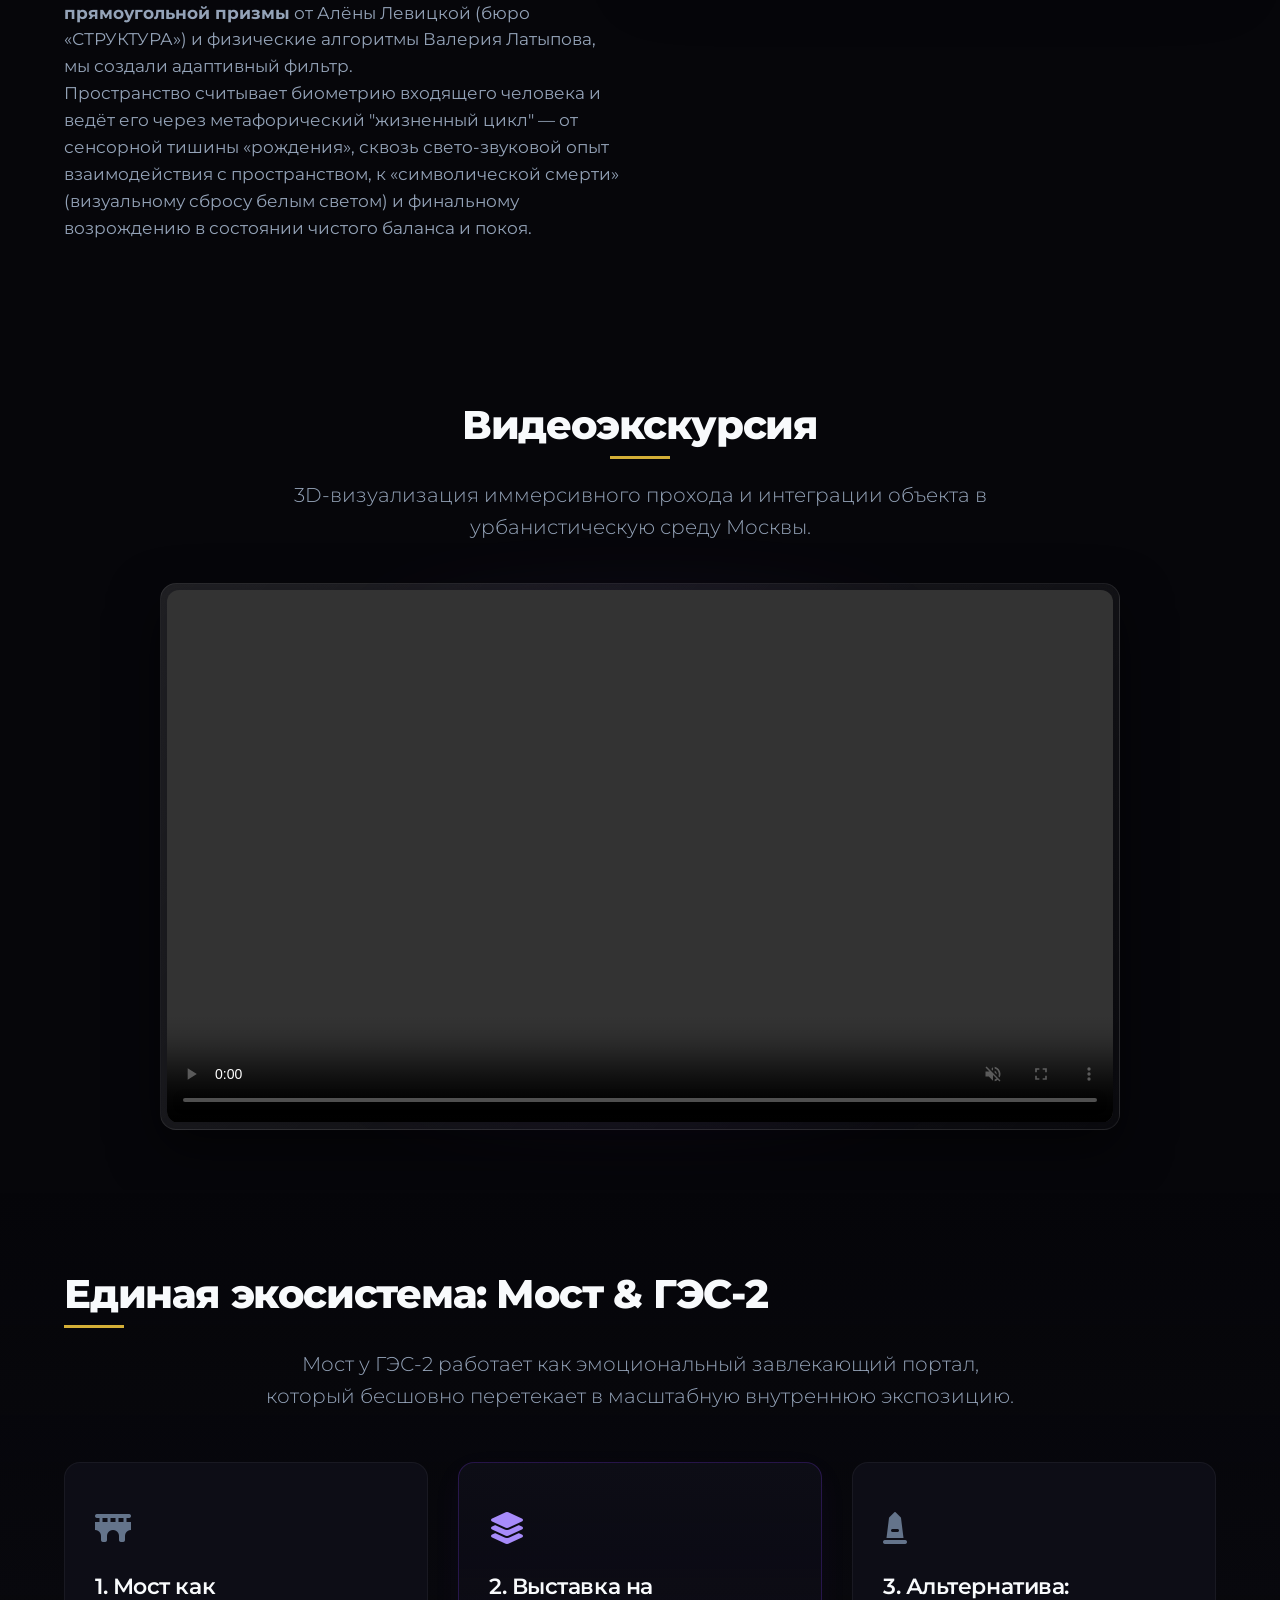
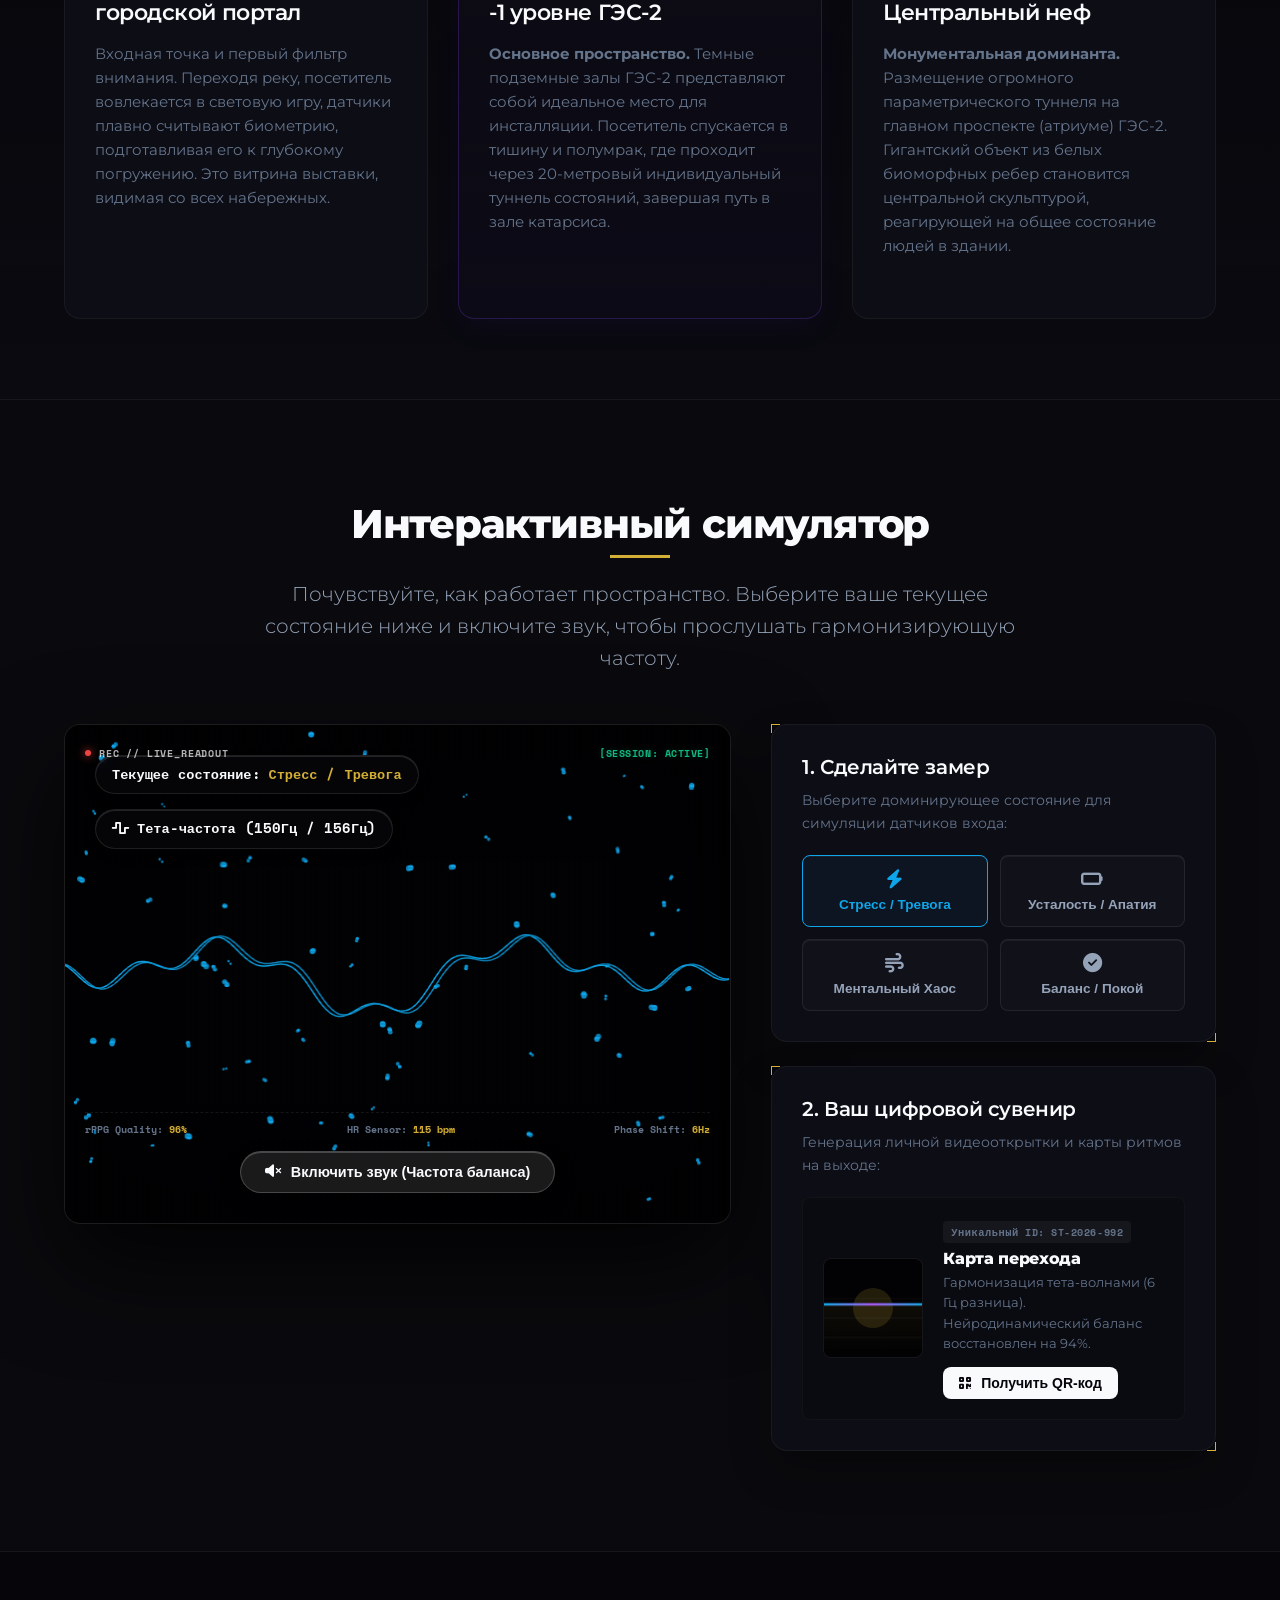
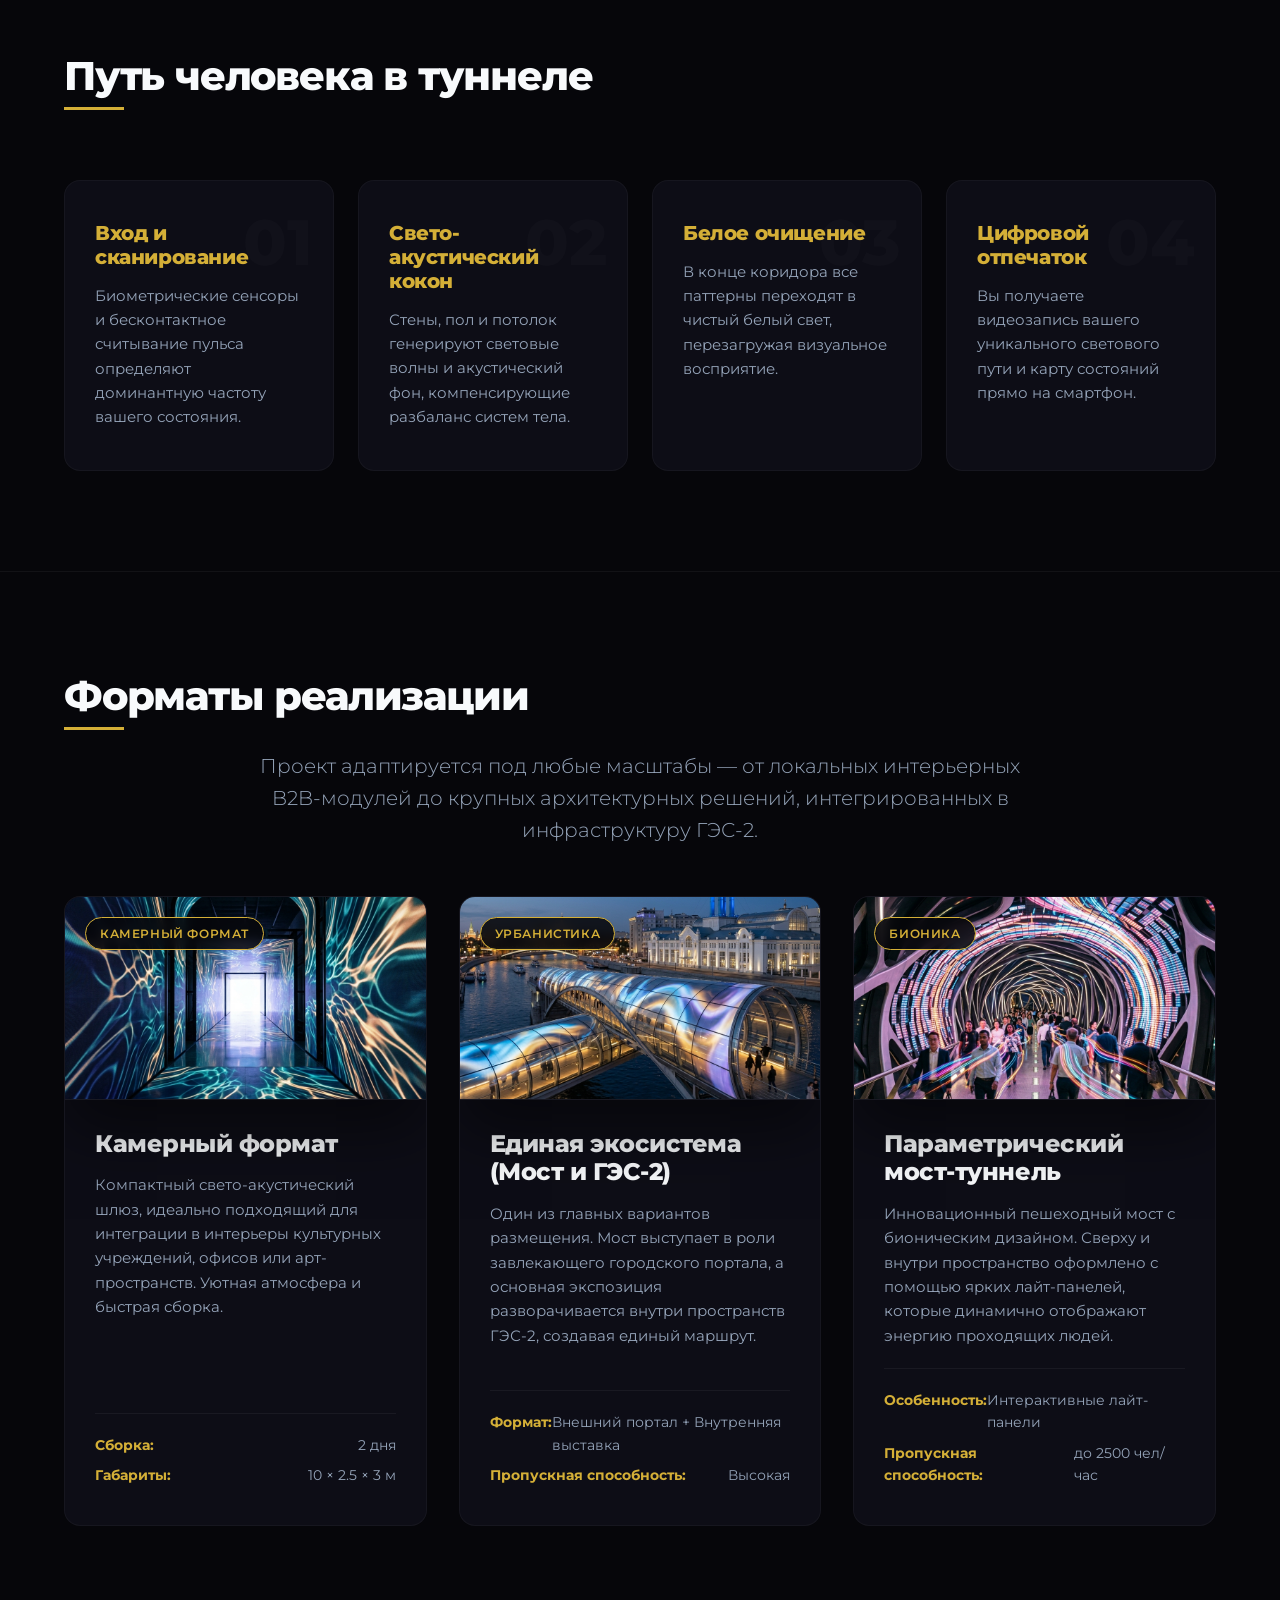
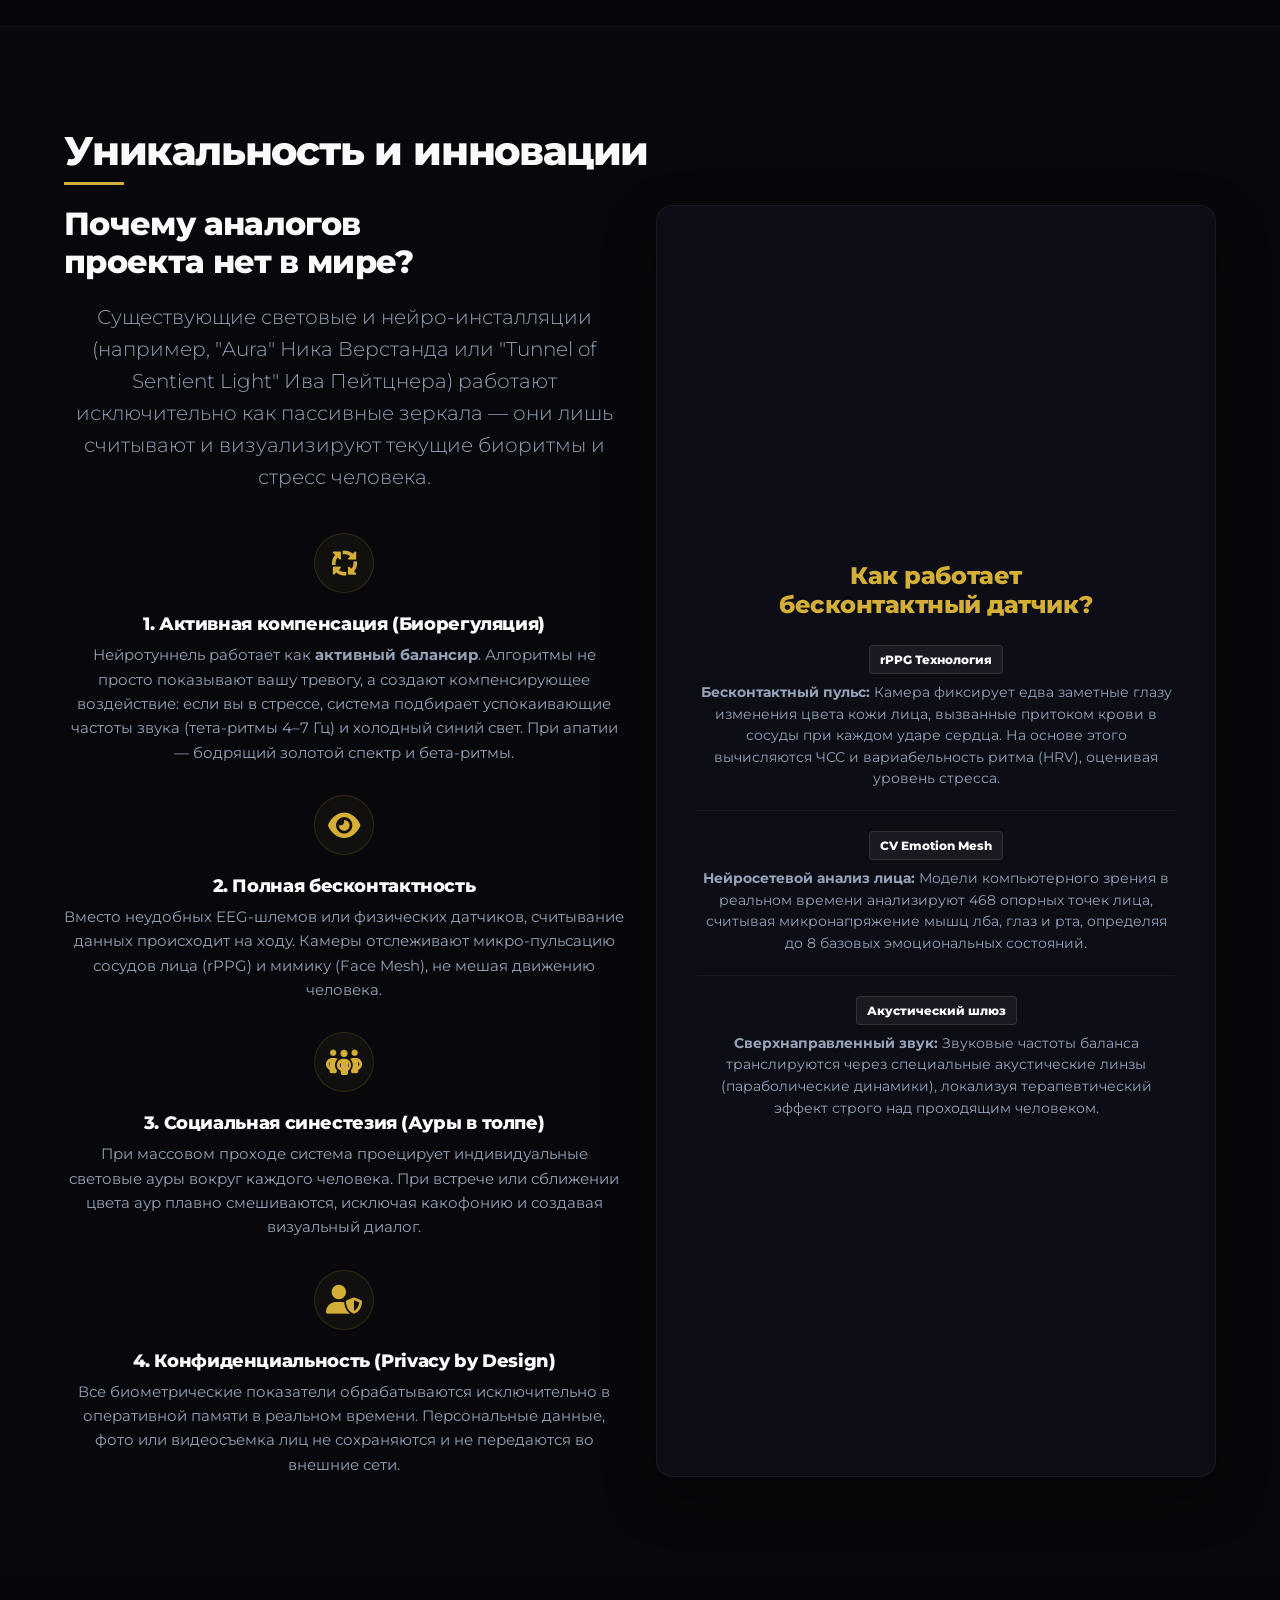
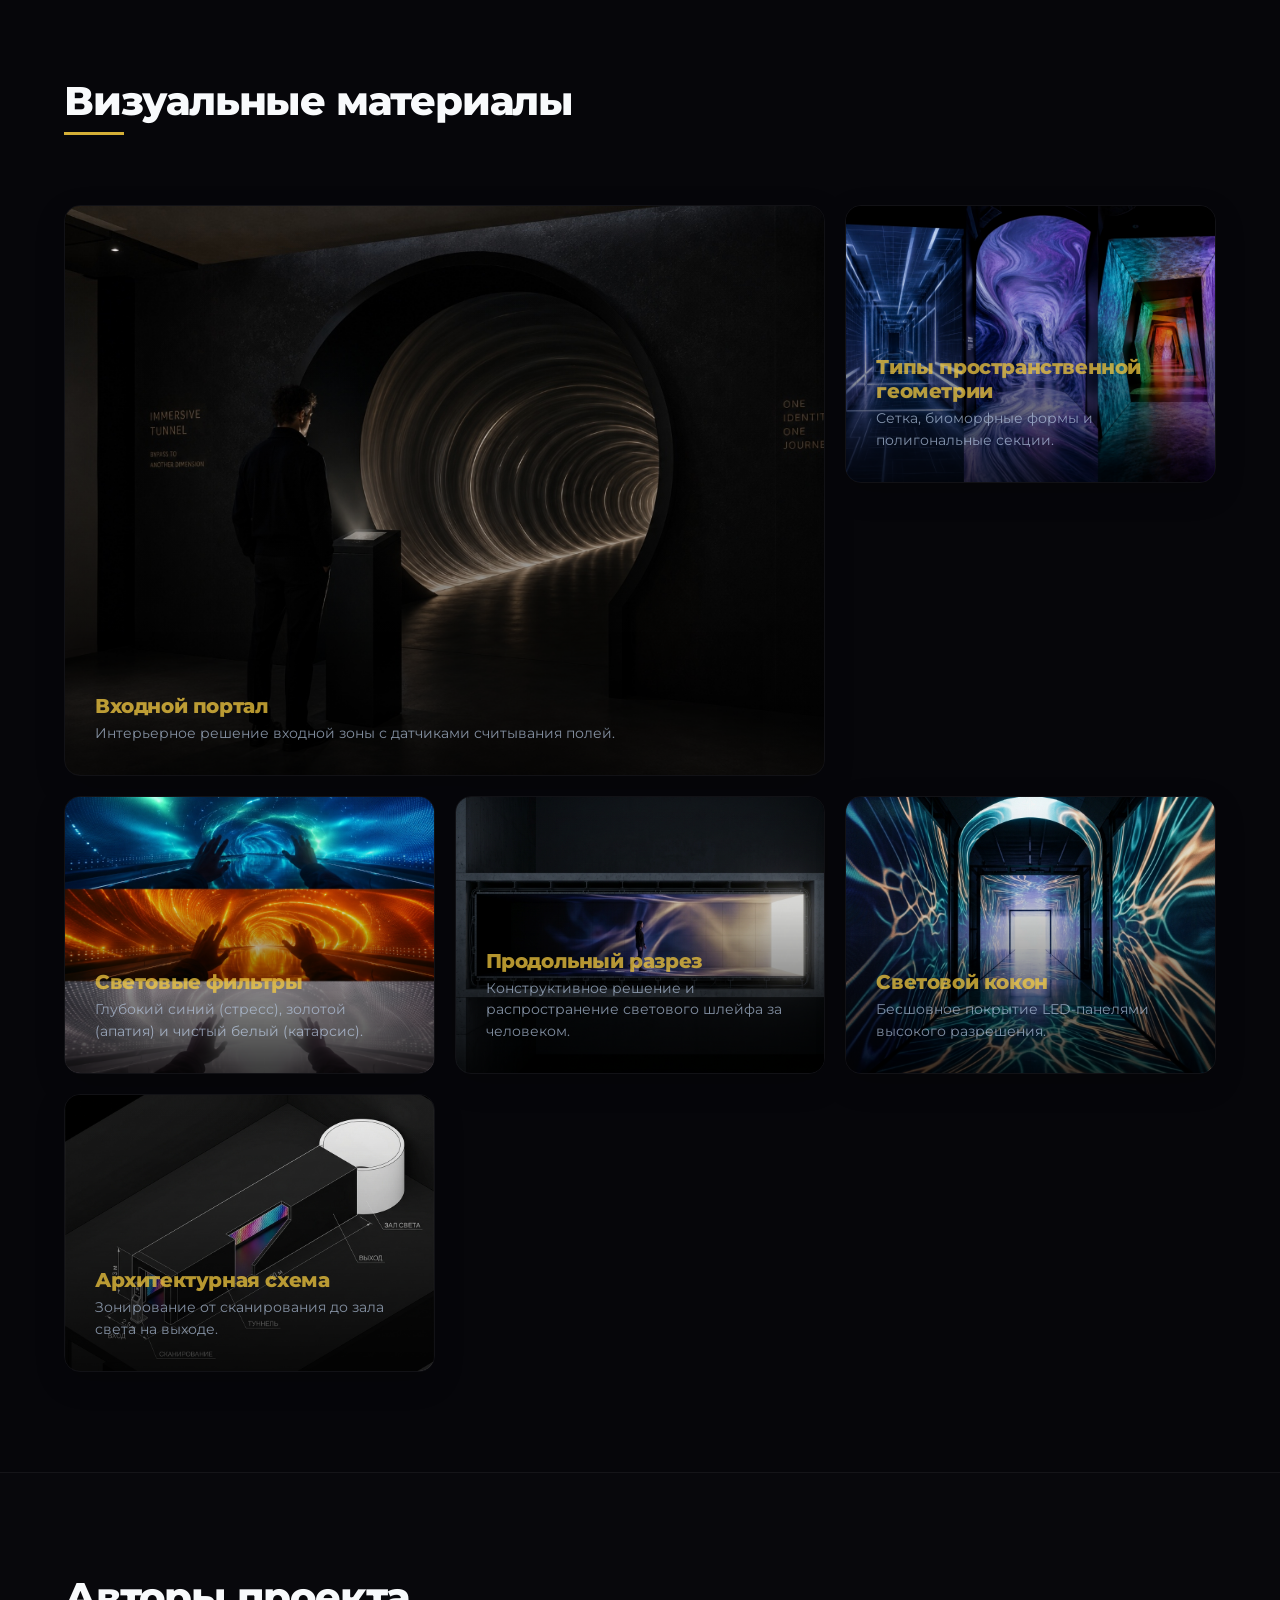
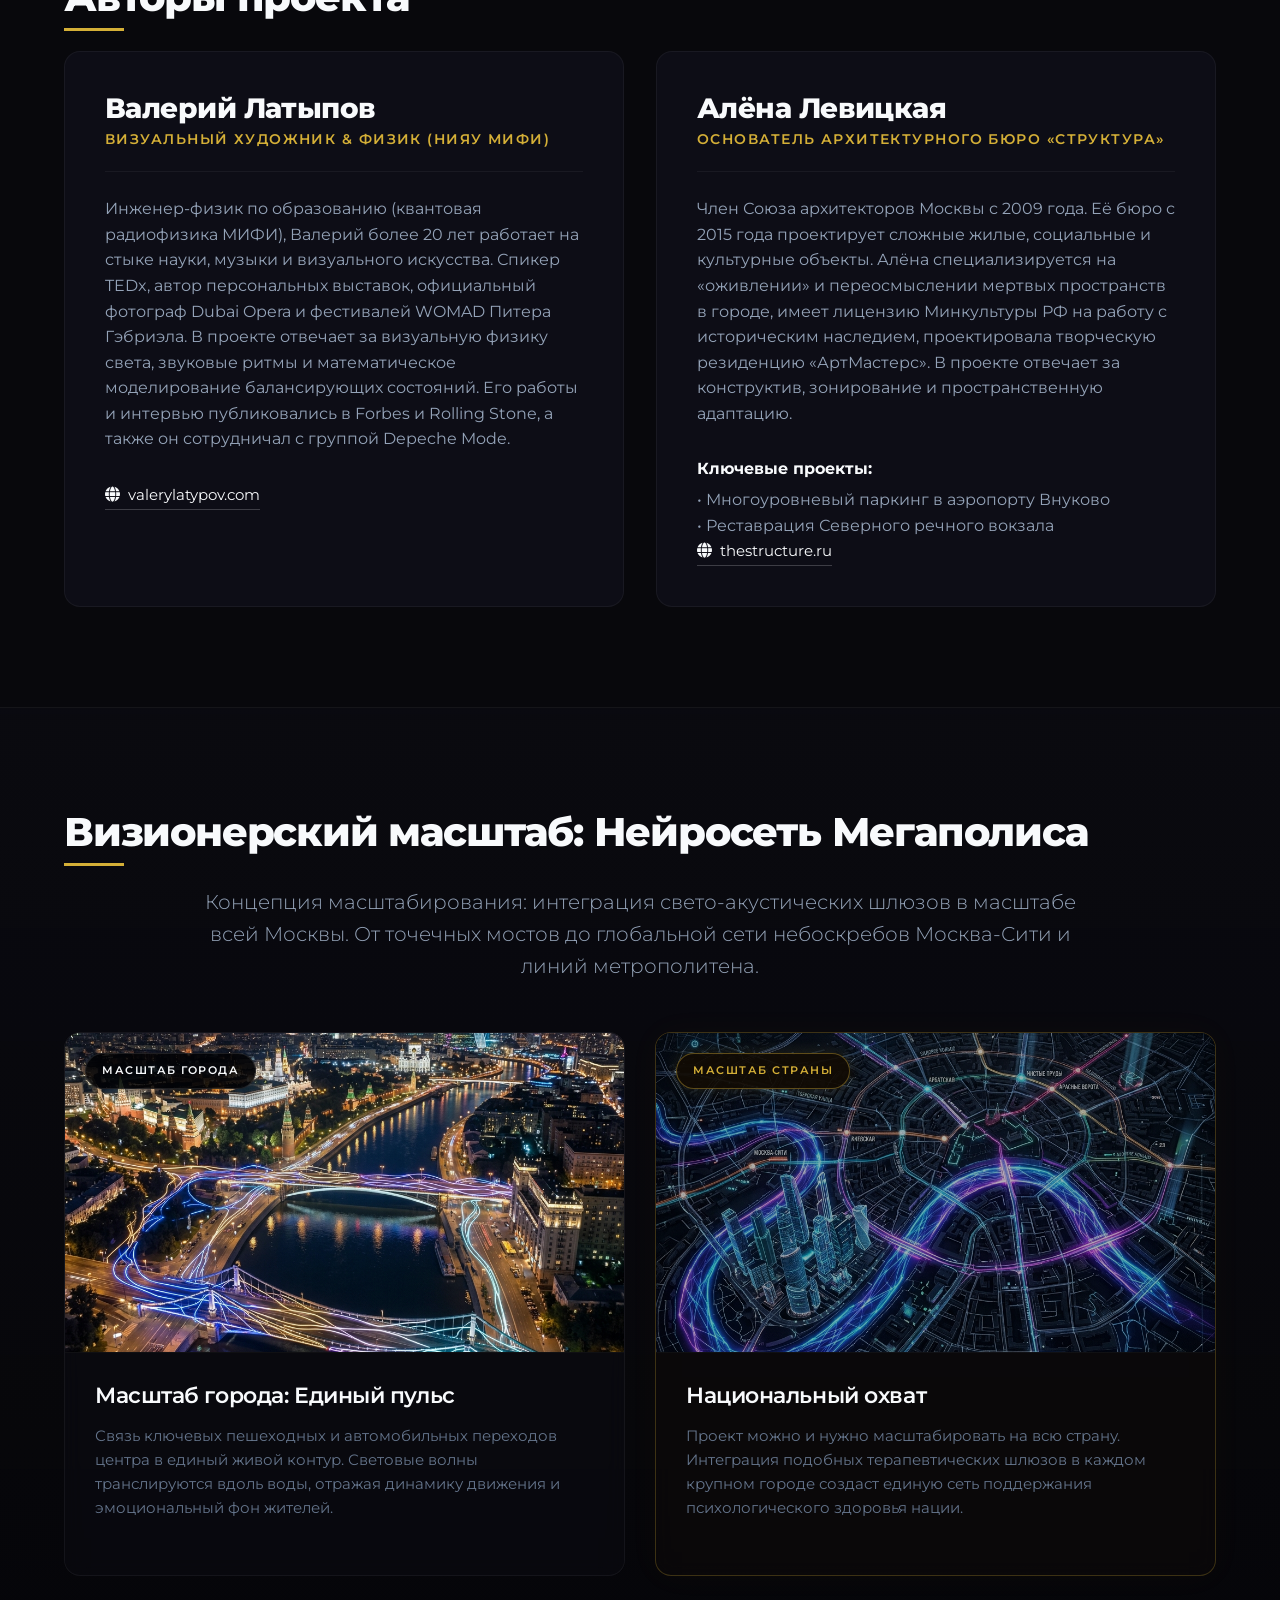
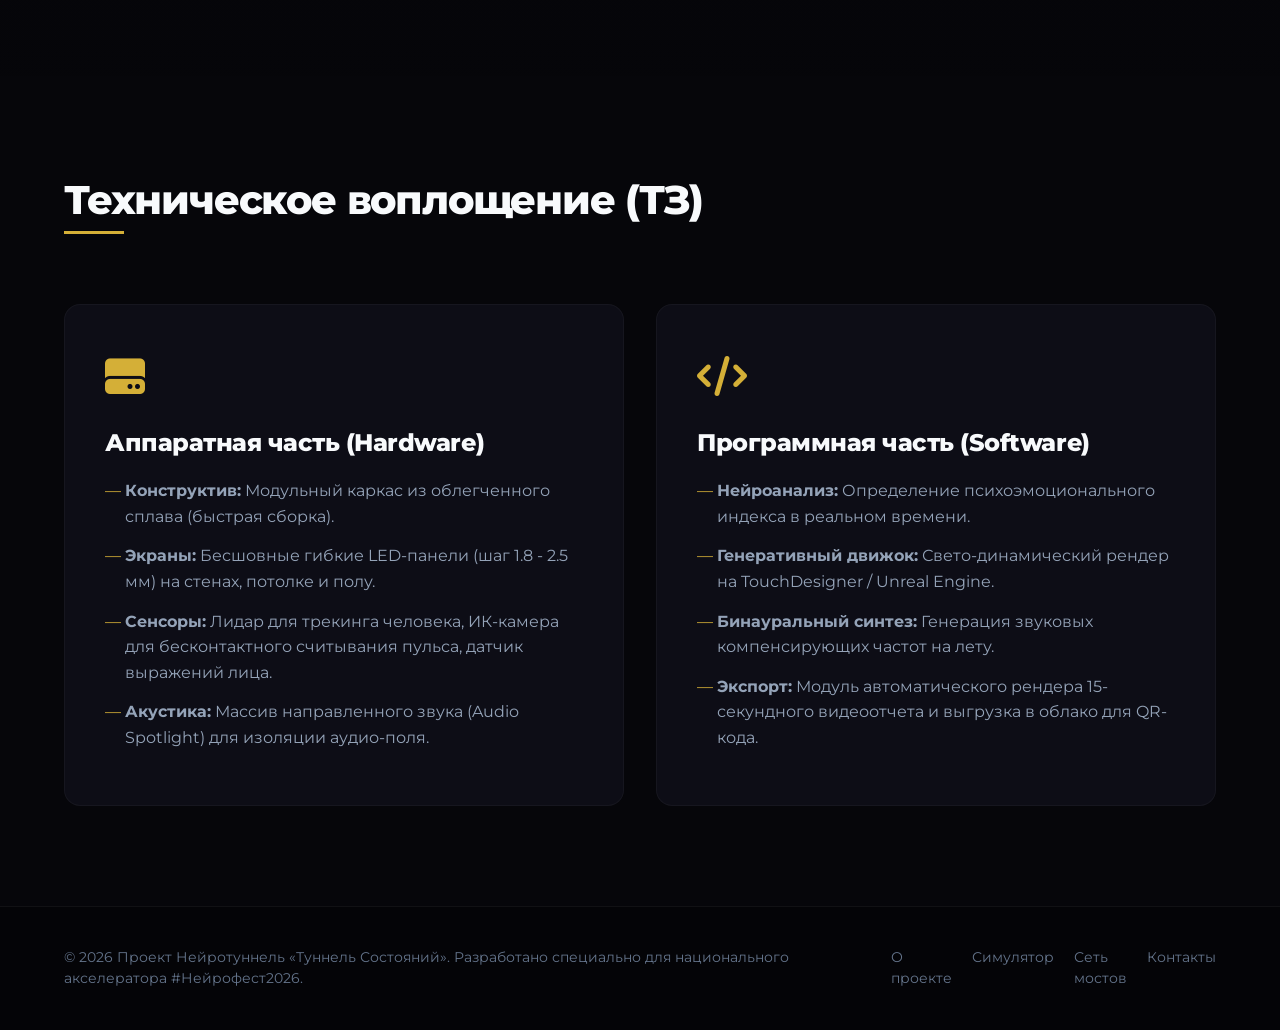
==== commit 755f2031: "design: remove matrix portal and add hero image under main text" ====
--- a/index.html
+++ b/index.html
@@ -13,59 +13,7 @@
     <link rel="stylesheet" href="https://cdnjs.cloudflare.com/ajax/libs/font-awesome/6.4.0/css/all.min.css">
     <link rel="stylesheet" href="style.css">
 </head>
-<body class="scroll-locked">
-
-    <!-- Matrix Pill Selection Portal -->
-    <div id="matrix-portal" class="matrix-portal">
-        <canvas id="matrix-rain-canvas"></canvas>
-        
-        <!-- Step 1: Start Screen -->
-        <div id="matrix-start-screen" class="matrix-content start-screen-active" style="transition: opacity 0.5s ease;">
-            <div class="matrix-badge reveal-init stagger-1">Нейротуннель «Туннель Состояний»</div>
-            <h1 class="matrix-title reveal-init stagger-2" style="letter-spacing: 6px; font-size: clamp(24px, 4vw, 42px); margin-bottom: 50px;">СИМУЛЯЦИЯ ЗАПУЩЕНА</h1>
-            <div class="start-btn-container reveal-init stagger-3" style="margin-bottom: 40px;">
-                <button id="start-simulation-btn" class="pill-btn start-sim-btn">
-                    <div class="pulse-ring-red"></div>
-                    <span class="start-btn-text">НАЧАТЬ СИМУЛЯЦИЮ</span>
-                </button>
-            </div>
-            <div class="matrix-choice-hint reveal-init stagger-4" style="color: #64748b; font-size: 13px;">Интерактивный пространственный фильтр человека</div>
-        </div>
-
-        <!-- Step 2: Choice Screen (hidden initially) -->
-        <div id="matrix-choice-screen" class="matrix-content" style="display: none; opacity: 0; transition: opacity 0.8s ease;">
-            <div class="matrix-badge reveal-init stagger-1">Нейротуннель «Туннель Состояний»</div>
-            <h1 class="matrix-title reveal-init stagger-2">СДЕЛАЙ СВОЙ ВЫБОР</h1>
-            <p class="matrix-subtitle reveal-init stagger-3">Нажмите на одну из пилюль, чтобы запустить симуляцию и войти на платформу</p>
-            
-            <div class="pills-container reveal-init stagger-4">
-                <button class="pill-btn pill-red" id="pill-red-btn" data-state="stress">
-                    <div class="pill-visual"></div>
-                    <span class="pill-label">КРАСНАЯ ТАБЛЕТКА</span>
-                    <span class="pill-desc">Принять реальность (Шум / Стресс)</span>
-                </button>
-                
-                <button class="pill-btn pill-blue" id="pill-blue-btn" data-state="balance">
-                    <div class="pill-visual"></div>
-                    <span class="pill-label">СИНЯЯ ТАБЛЕТКА</span>
-                    <span class="pill-desc">Погрузиться в иллюзию (Покой / Баланс)</span>
-                </button>
-            </div>
-            
-            <div class="matrix-choice-hint reveal-init stagger-5">Ваш выбор определит начальную частоту и цвет пространства при входе</div>
-        </div>
-    </div>
-
-    <!-- Fullscreen Transit Video -->
-    <div id="intro-video-overlay" class="intro-video-overlay">
-        <video id="intro-video" muted playsinline preload="metadata">
-            <source src="images/walkthrough.mp4" type="video/mp4">
-        </video>
-        <button id="skip-intro-btn" class="skip-intro-btn">
-            <span>Пропустить интро</span>
-            <i class="fa-solid fa-arrow-right"></i>
-        </button>
-    </div>
+<body class="simulation-active">
 
     <!-- Background Ambient Glows -->
     <div class="ambient-glow" id="glow-1"></div>
@@ -98,7 +46,12 @@
             <div class="badge reveal-init stagger-2">Проект для акселератора #Нейрофест2026</div>
             <h1 class="hero-title reveal-init stagger-3">Пространственный фильтр человека</h1>
             <p class="hero-subtitle reveal-init stagger-4" style="max-width: 800px;">Это архитектурный свето-акустический шлюз, который мягко корректирует ваше психоэмоциональное состояние. Он использует свет, звук и биометрию, чтобы помочь вам обрести внутренний баланс.</p>
-            <div class="hero-actions reveal-init stagger-5">
+            
+            <div class="hero-image-container reveal-init stagger-5">
+                <img src="images/hero_bg.jpg" alt="Пространственный фильтр человека" class="hero-image">
+            </div>
+
+            <div class="hero-actions reveal-init stagger-6">
                 <a href="#simulator" class="btn btn-primary">Запустить симулятор</a>
                 <a href="#concept" class="btn btn-secondary">Подробнее о проекте</a>
             </div>
--- a/style.css
+++ b/style.css
@@ -342,6 +342,30 @@
     display: flex;
     gap: 16px;
     flex-wrap: wrap;
+    justify-content: center;
+}
+
+.hero-image-container {
+    width: 100%;
+    max-width: 800px;
+    margin: 20px auto 40px auto;
+    border-radius: var(--border-radius-lg);
+    overflow: hidden;
+    box-shadow: 0 25px 50px -12px rgba(0, 0, 0, 0.7), 0 0 40px rgba(14, 165, 233, 0.15);
+    border: 1px solid rgba(255, 255, 255, 0.1);
+    position: relative;
+}
+
+.hero-image {
+    width: 100%;
+    height: auto;
+    display: block;
+    object-fit: cover;
+    transition: transform 0.8s cubic-bezier(0.16, 1, 0.3, 1);
+}
+
+.hero-image-container:hover .hero-image {
+    transform: scale(1.02);
 }
 
 .scroll-indicator {
@@ -393,6 +417,7 @@
 .stagger-3 { animation-delay: 340ms; }
 .stagger-4 { animation-delay: 460ms; }
 .stagger-5 { animation-delay: 580ms; }
+.stagger-6 { animation-delay: 700ms; }
 
 /* Concept Section */
 .concept-section {
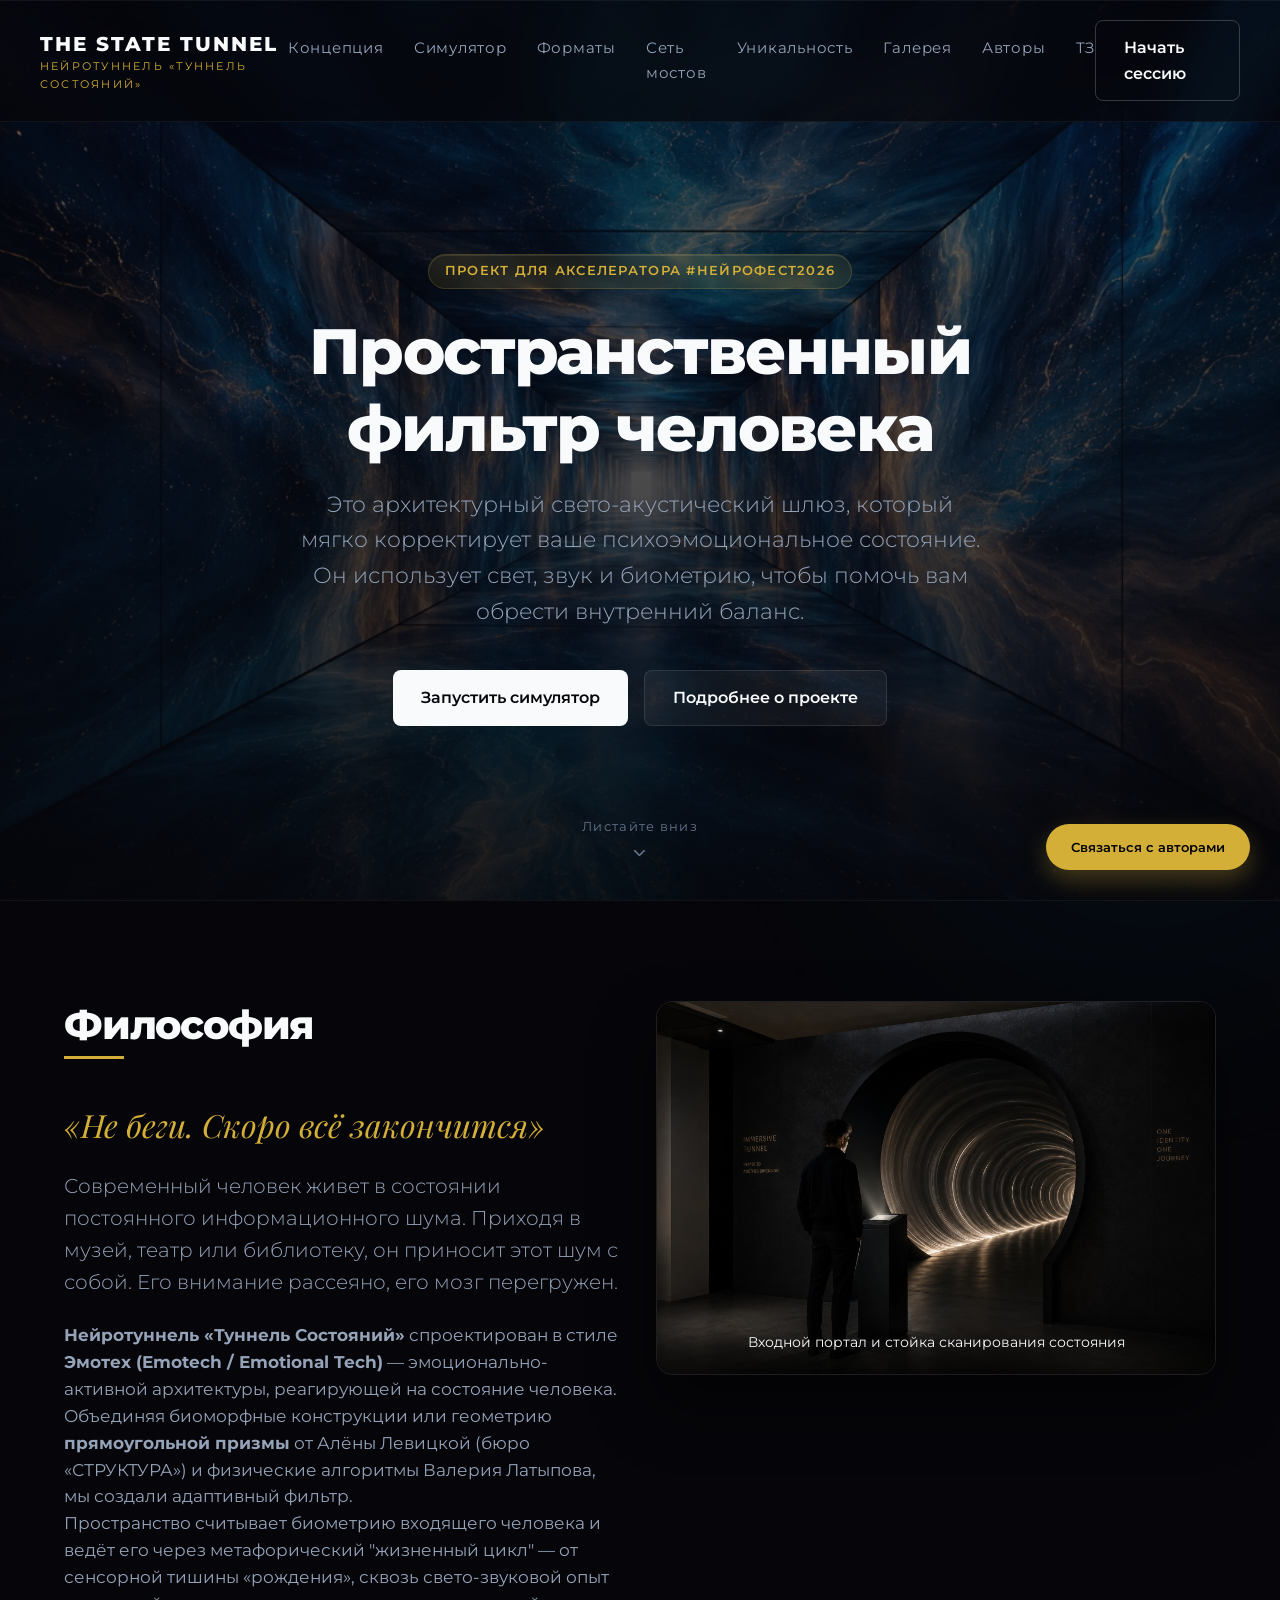
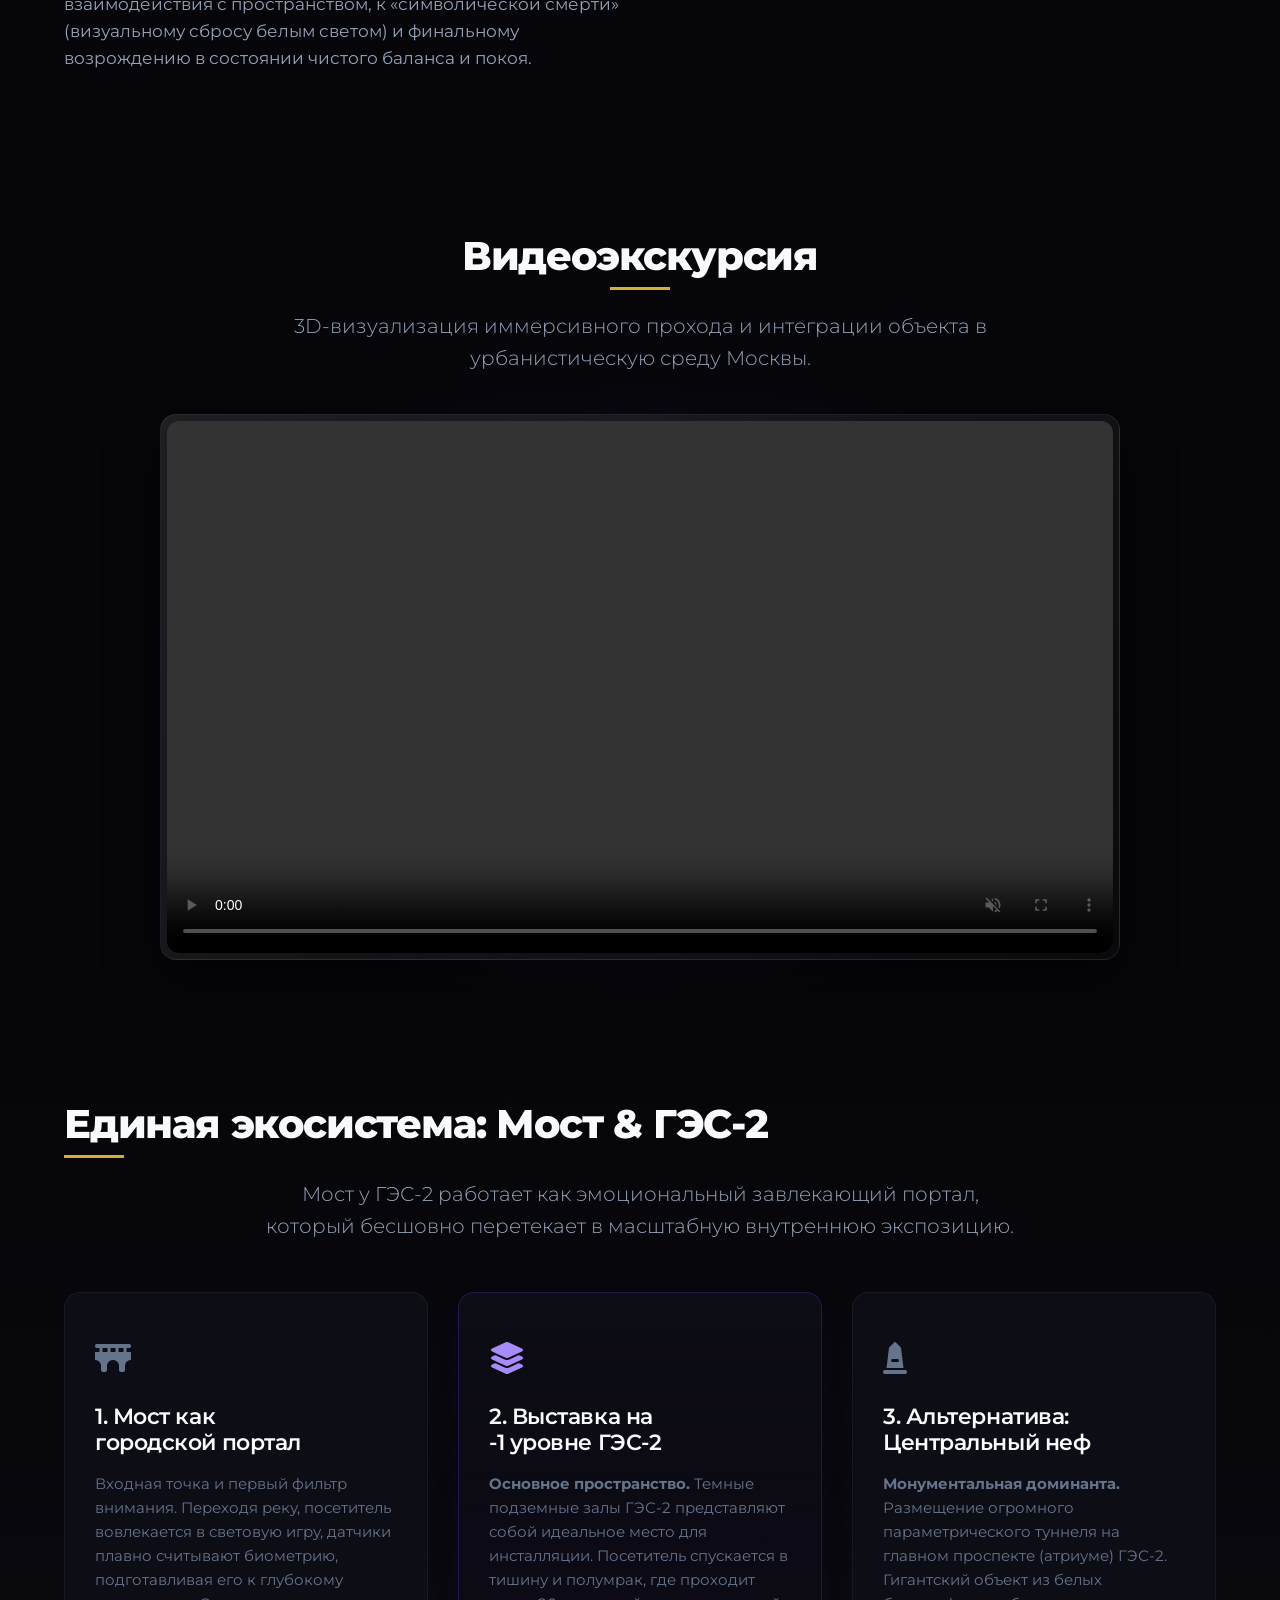
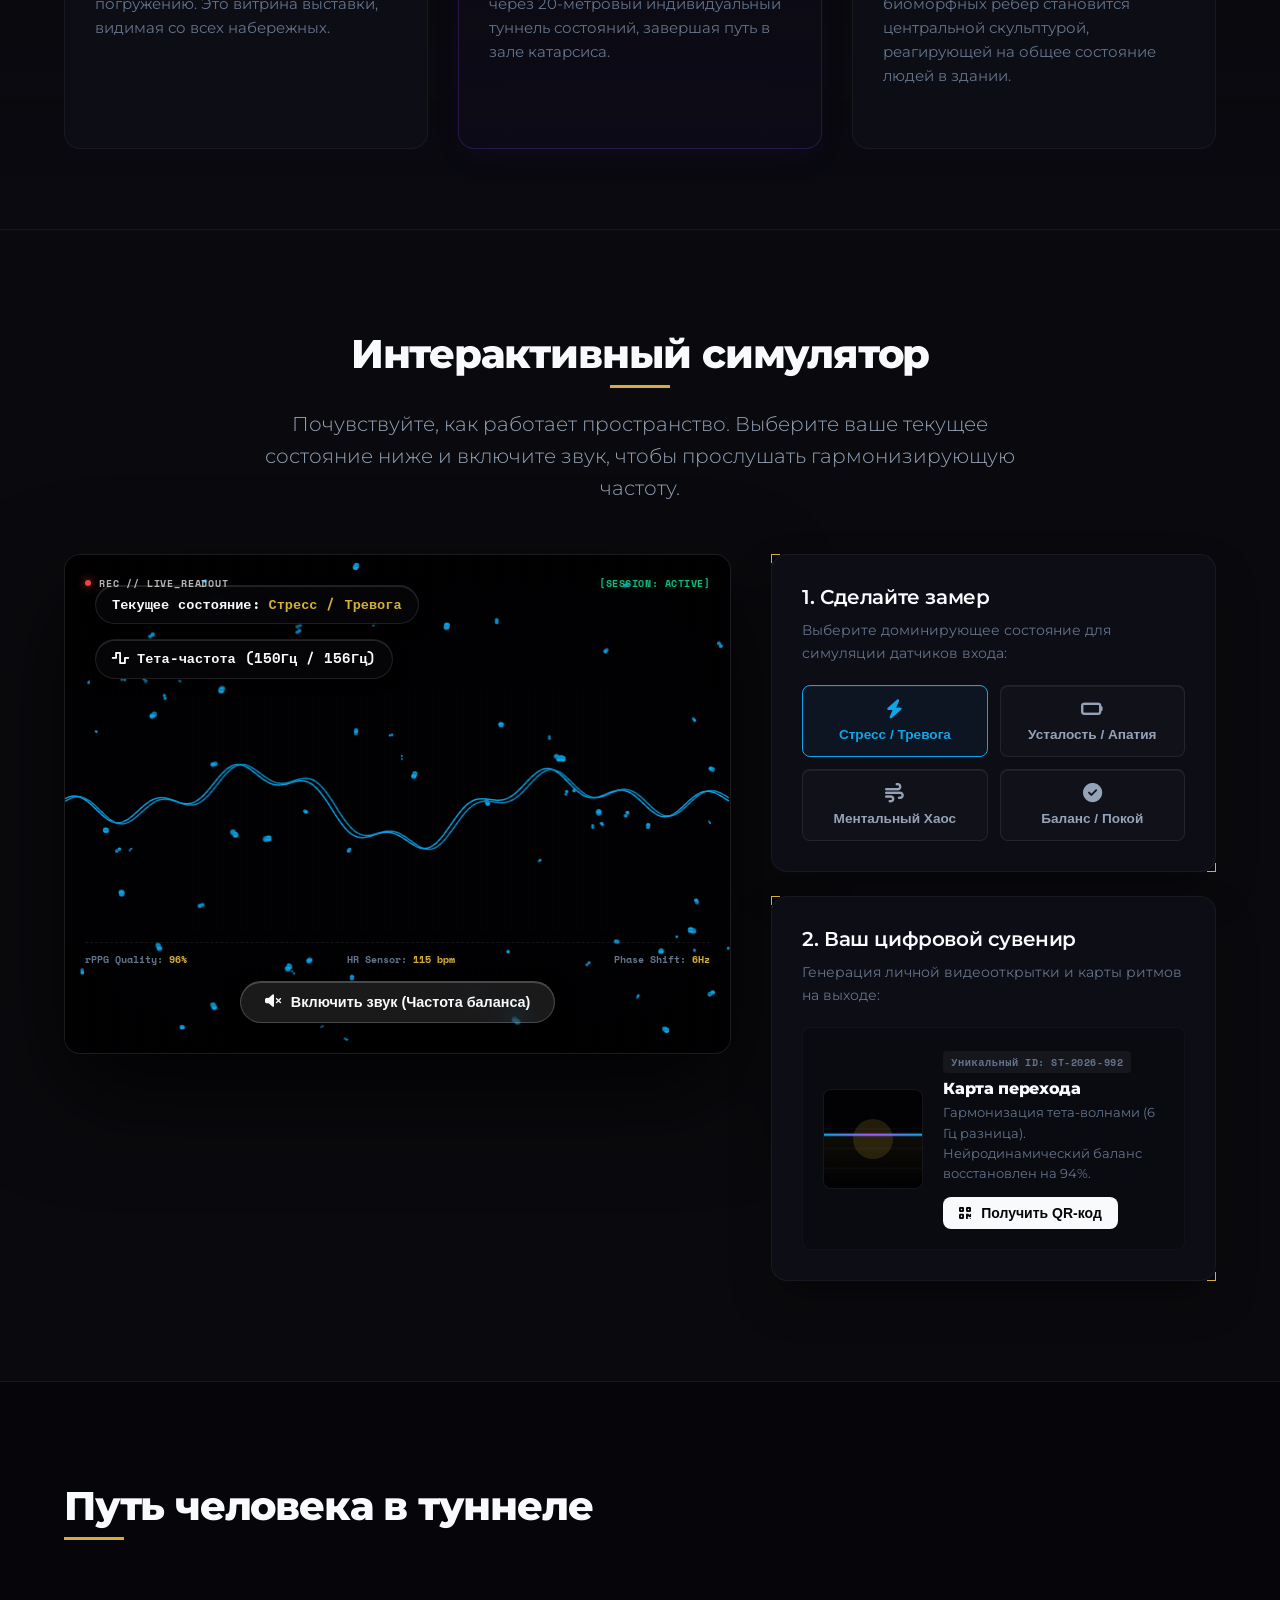
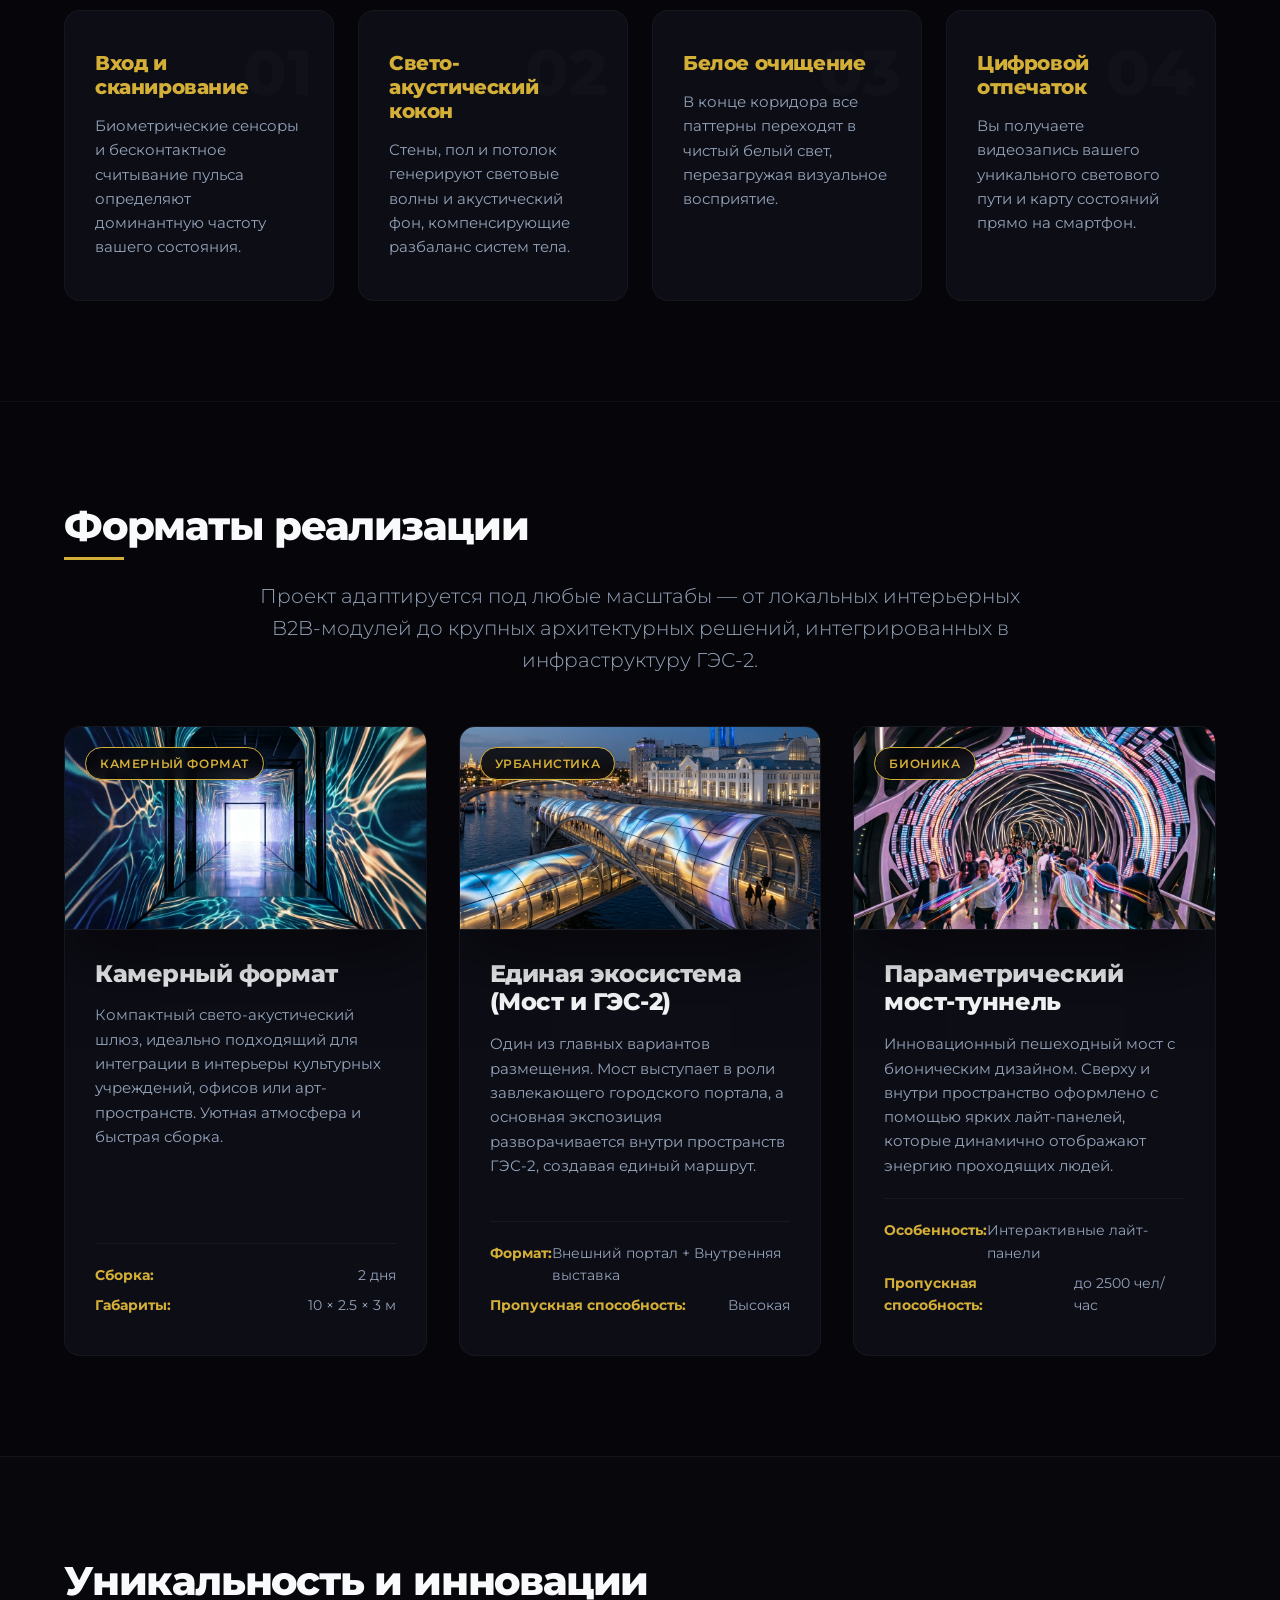
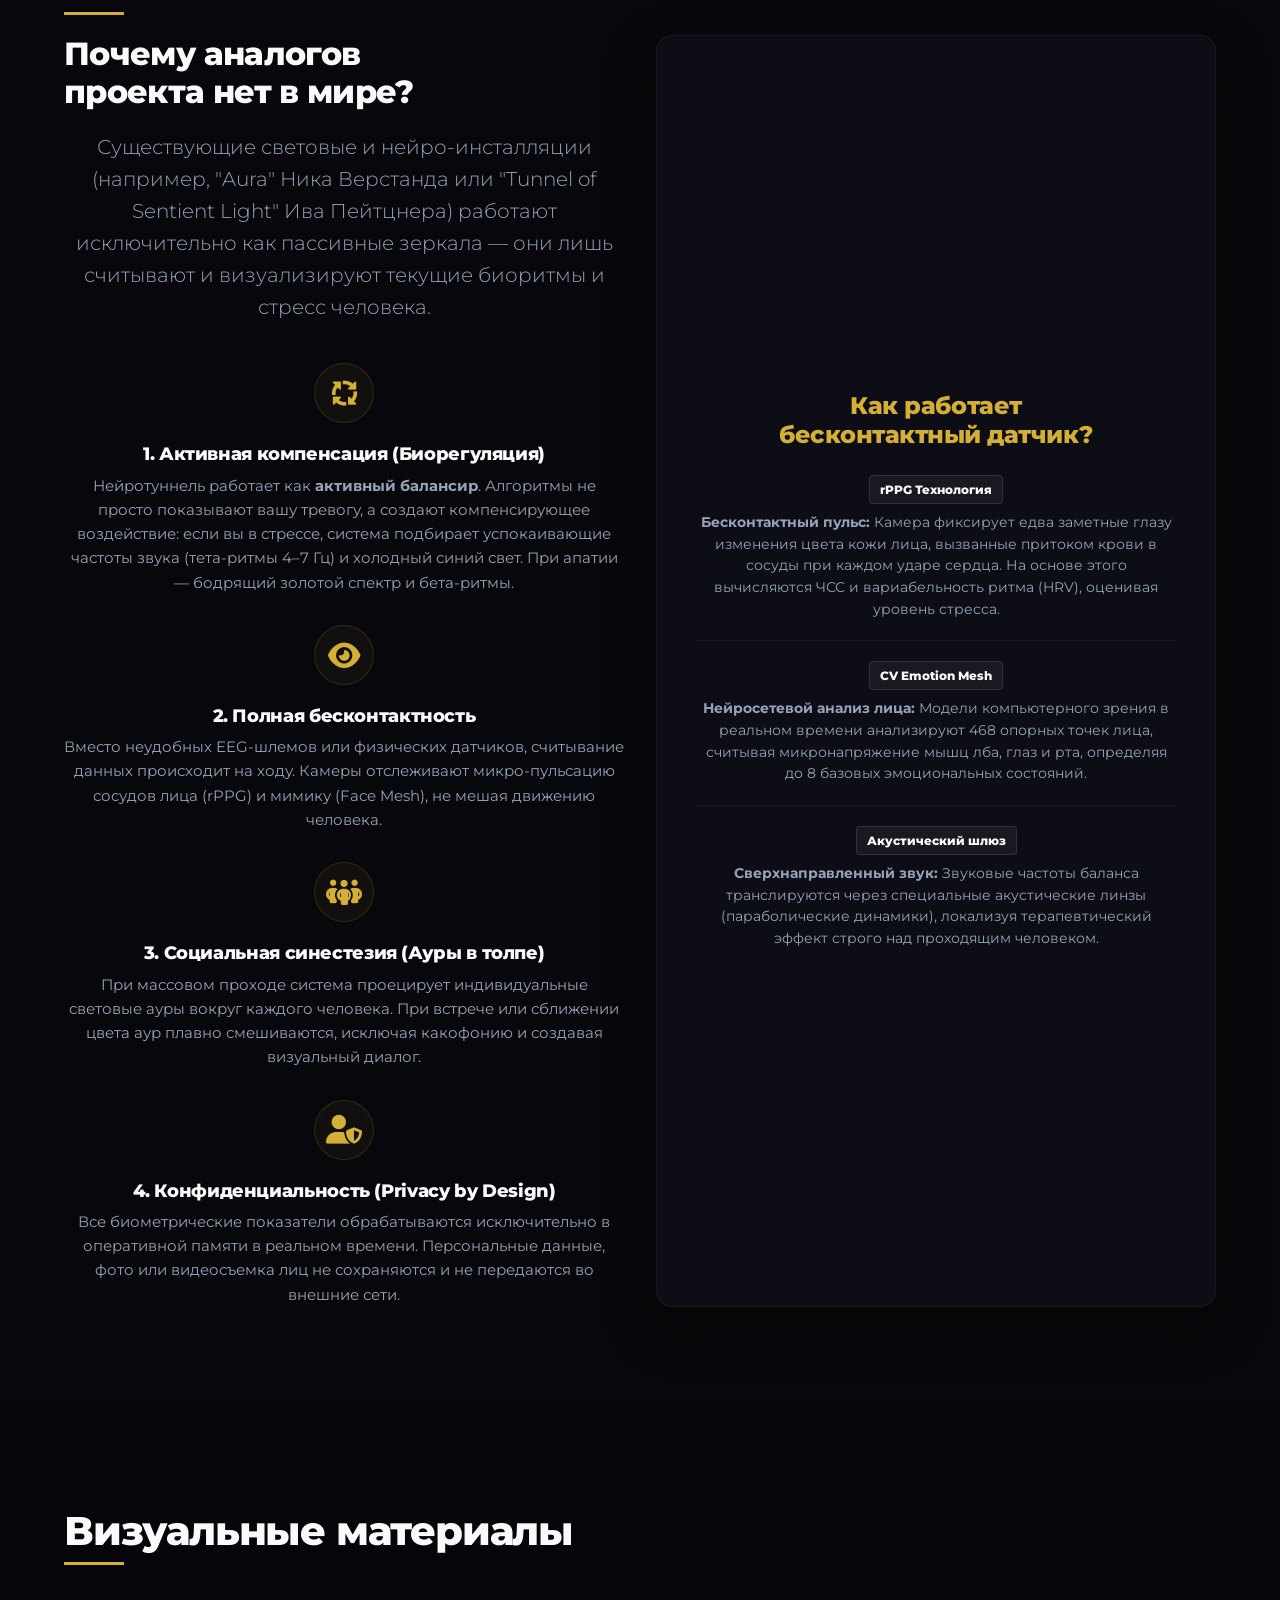
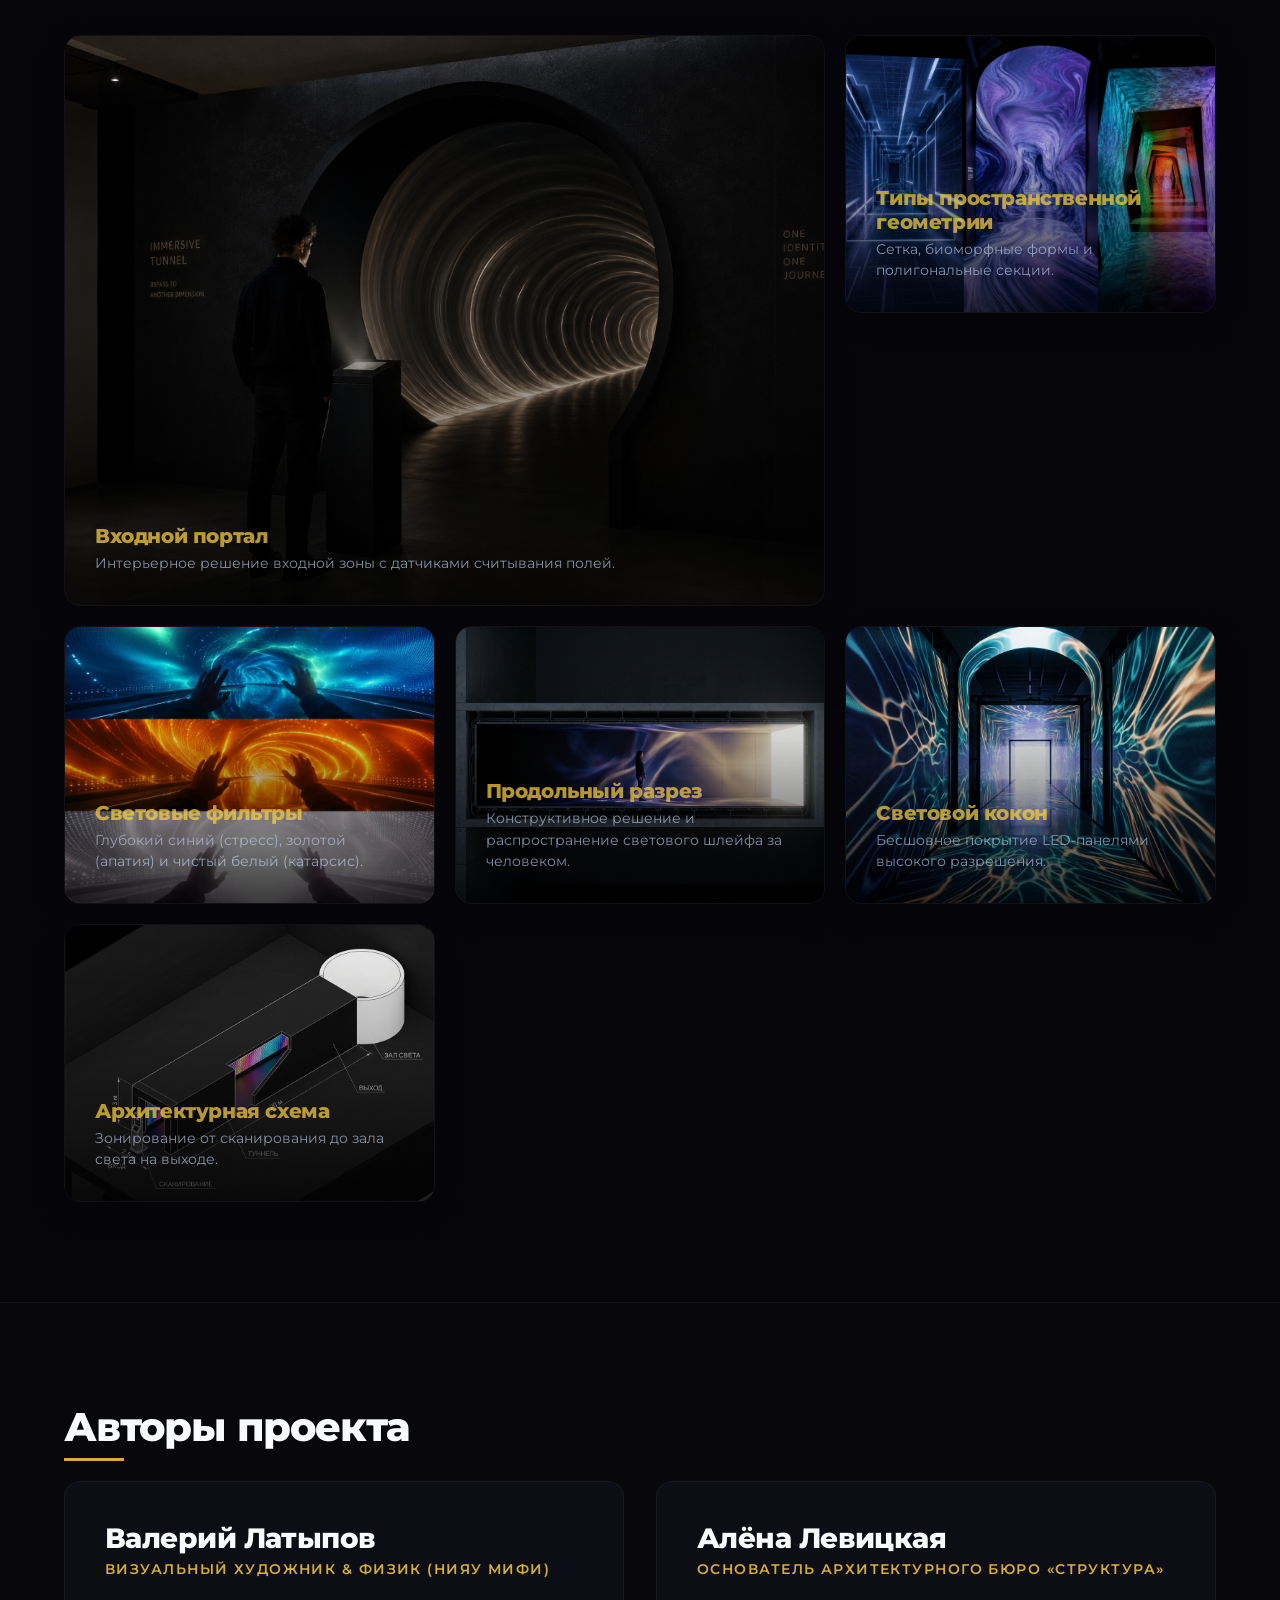
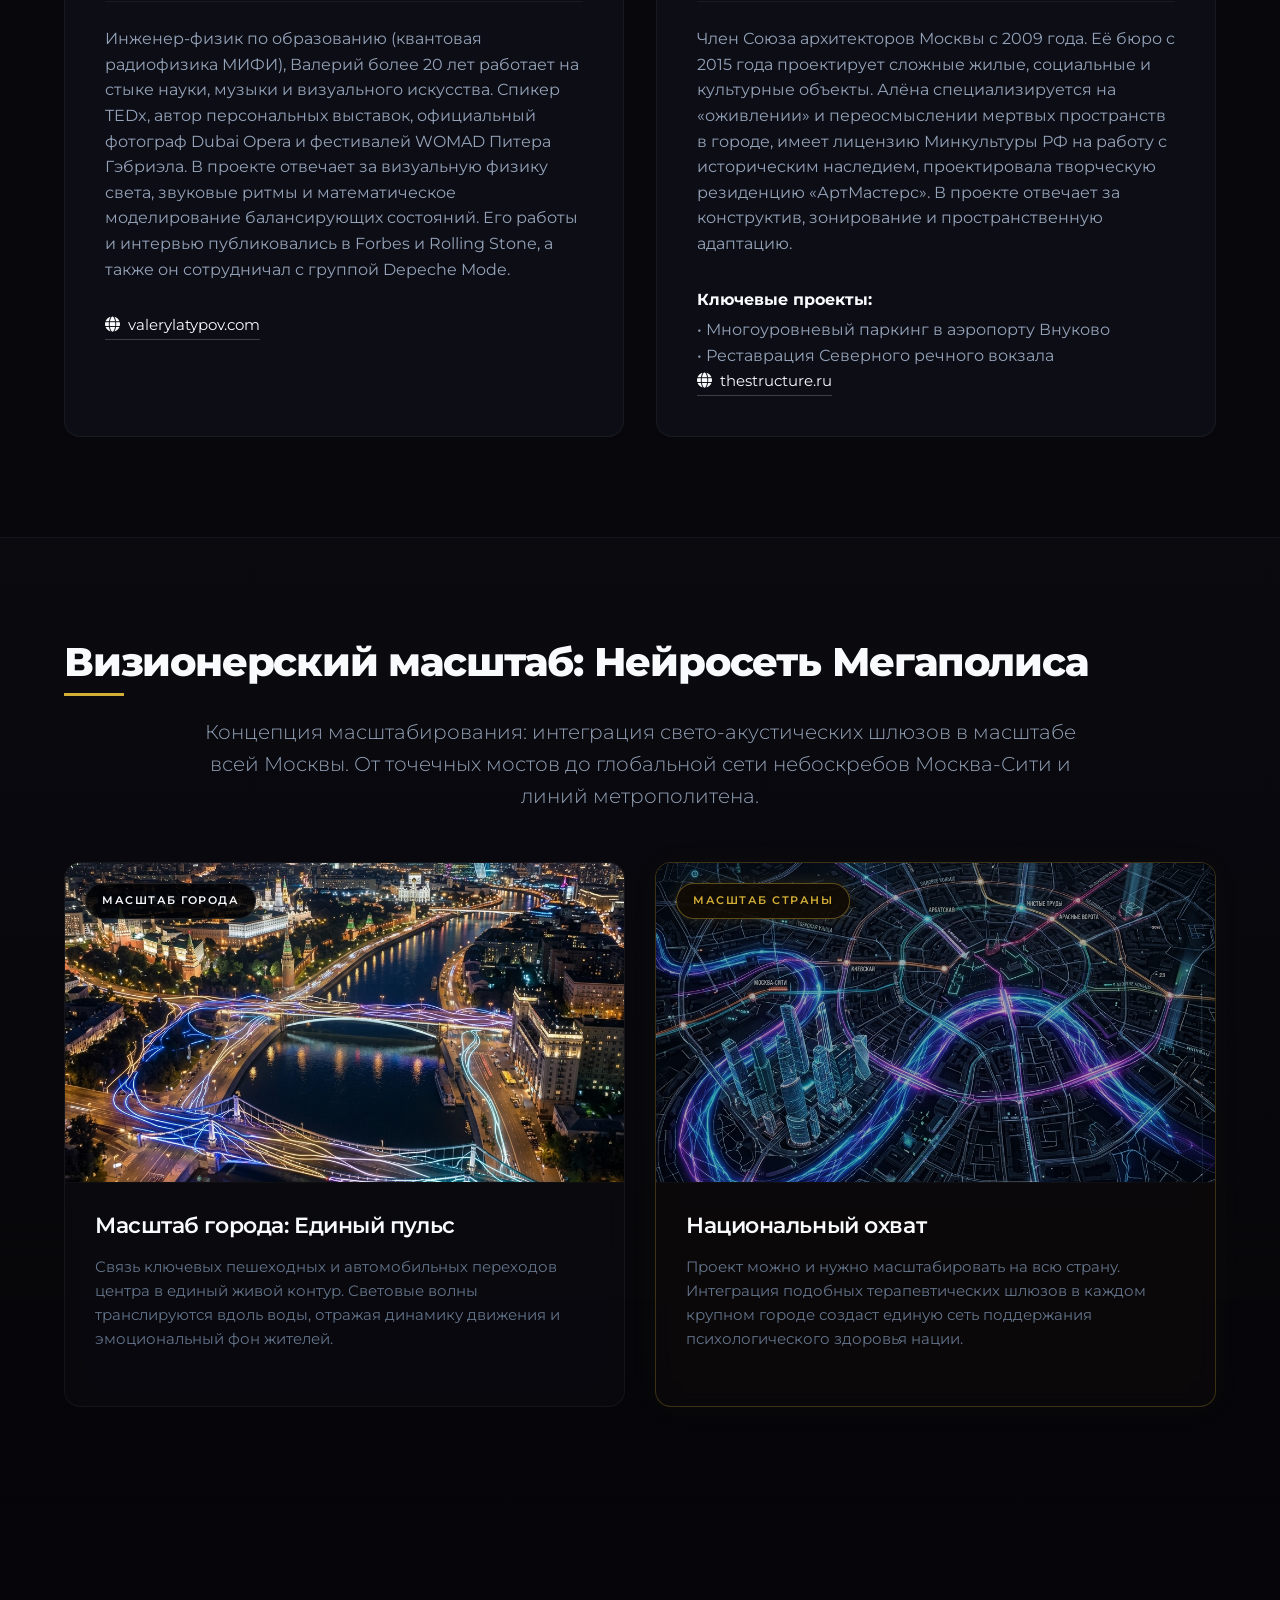
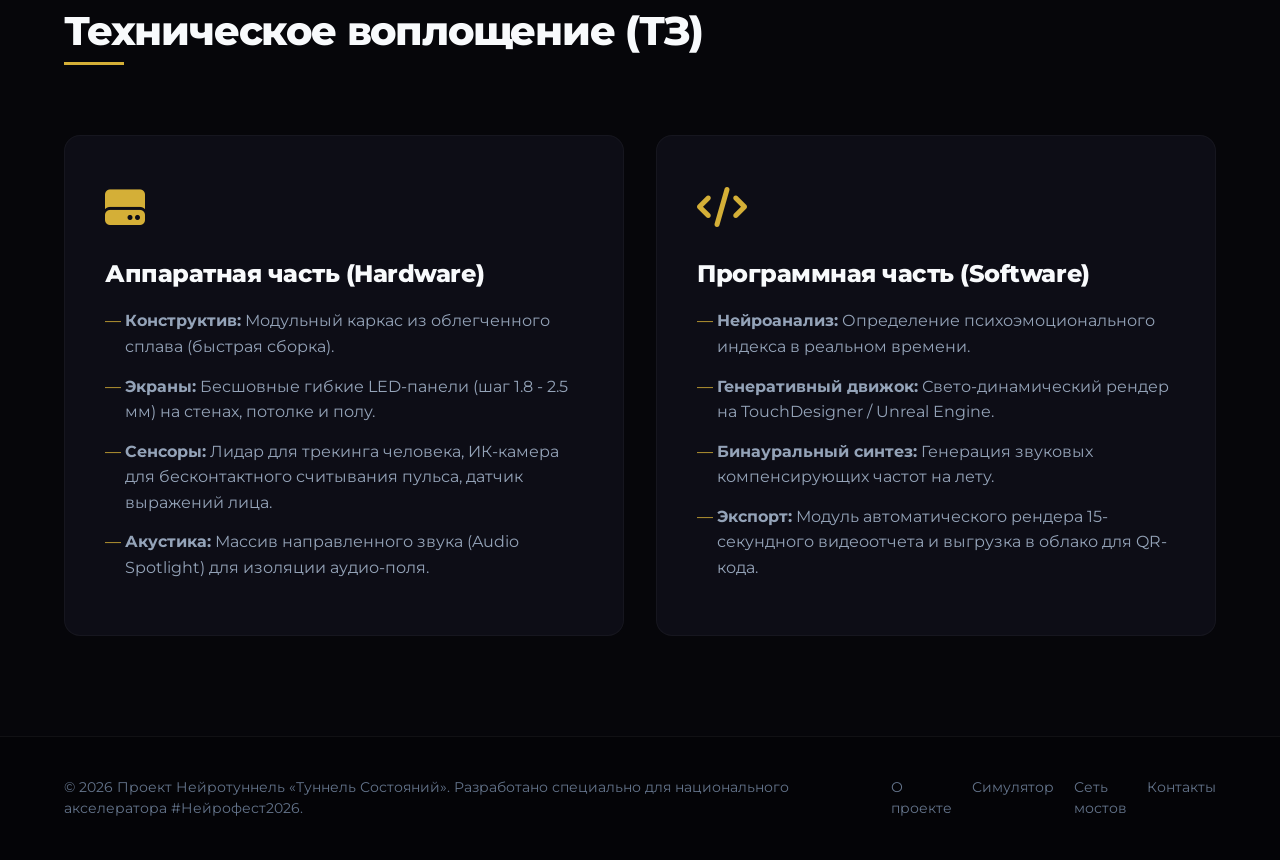
==== commit ec42279b: "design: set blue tunnel image as background of the hero block" ====
--- a/index.html
+++ b/index.html
@@ -46,12 +46,7 @@
             <div class="badge reveal-init stagger-2">Проект для акселератора #Нейрофест2026</div>
             <h1 class="hero-title reveal-init stagger-3">Пространственный фильтр человека</h1>
             <p class="hero-subtitle reveal-init stagger-4" style="max-width: 800px;">Это архитектурный свето-акустический шлюз, который мягко корректирует ваше психоэмоциональное состояние. Он использует свет, звук и биометрию, чтобы помочь вам обрести внутренний баланс.</p>
-            
-            <div class="hero-image-container reveal-init stagger-5">
-                <img src="images/hero_bg.jpg" alt="Пространственный фильтр человека" class="hero-image">
-            </div>
-
-            <div class="hero-actions reveal-init stagger-6">
+            <div class="hero-actions reveal-init stagger-5">
                 <a href="#simulator" class="btn btn-primary">Запустить симулятор</a>
                 <a href="#concept" class="btn btn-secondary">Подробнее о проекте</a>
             </div>
--- a/style.css
+++ b/style.css
@@ -299,6 +299,7 @@
     position: relative;
     padding-top: 80px;
     z-index: 2;
+    background: linear-gradient(to bottom, rgba(6, 6, 10, 0.5) 0%, rgba(6, 6, 10, 0.9) 100%), url('images/hero_bg.jpg') no-repeat center center/cover;
 }
 
 .hero-content {
@@ -345,29 +346,6 @@
     justify-content: center;
 }
 
-.hero-image-container {
-    width: 100%;
-    max-width: 800px;
-    margin: 20px auto 40px auto;
-    border-radius: var(--border-radius-lg);
-    overflow: hidden;
-    box-shadow: 0 25px 50px -12px rgba(0, 0, 0, 0.7), 0 0 40px rgba(14, 165, 233, 0.15);
-    border: 1px solid rgba(255, 255, 255, 0.1);
-    position: relative;
-}
-
-.hero-image {
-    width: 100%;
-    height: auto;
-    display: block;
-    object-fit: cover;
-    transition: transform 0.8s cubic-bezier(0.16, 1, 0.3, 1);
-}
-
-.hero-image-container:hover .hero-image {
-    transform: scale(1.02);
-}
-
 .scroll-indicator {
     position: absolute;
     bottom: 40px;
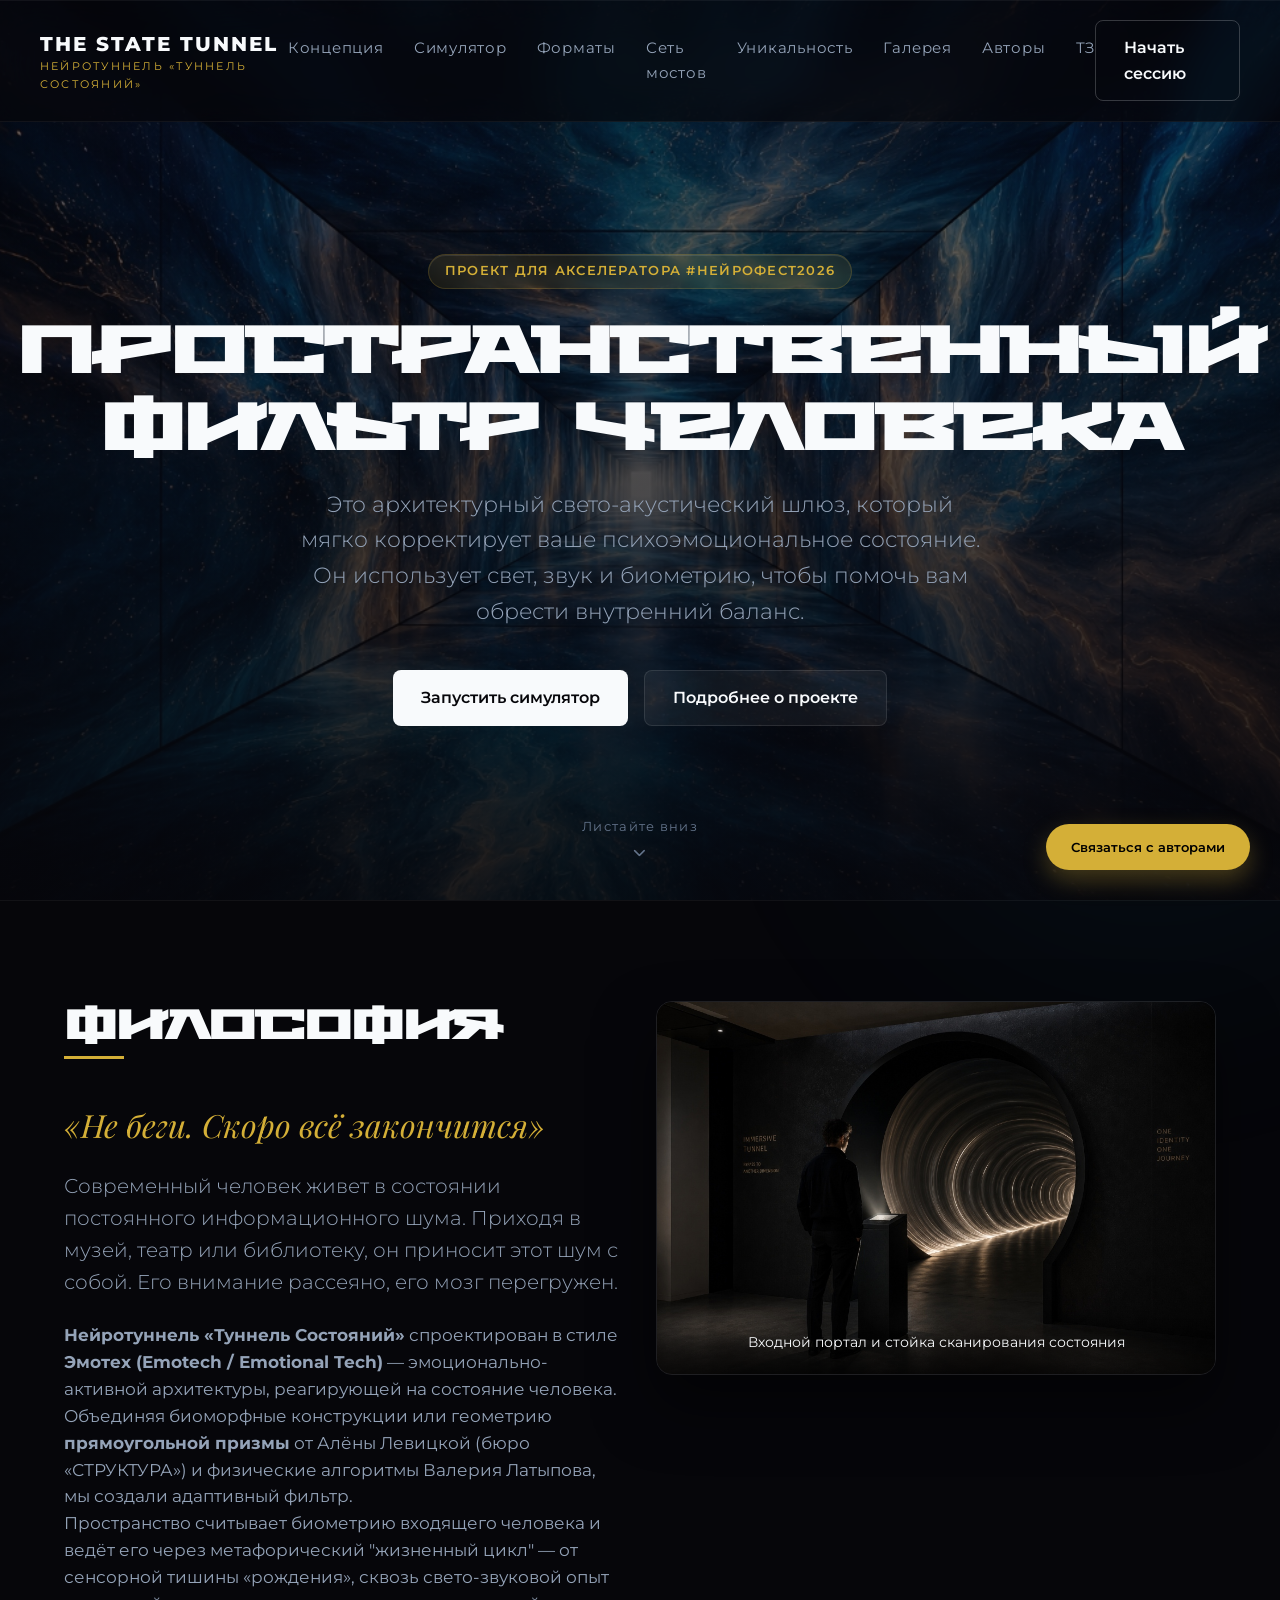
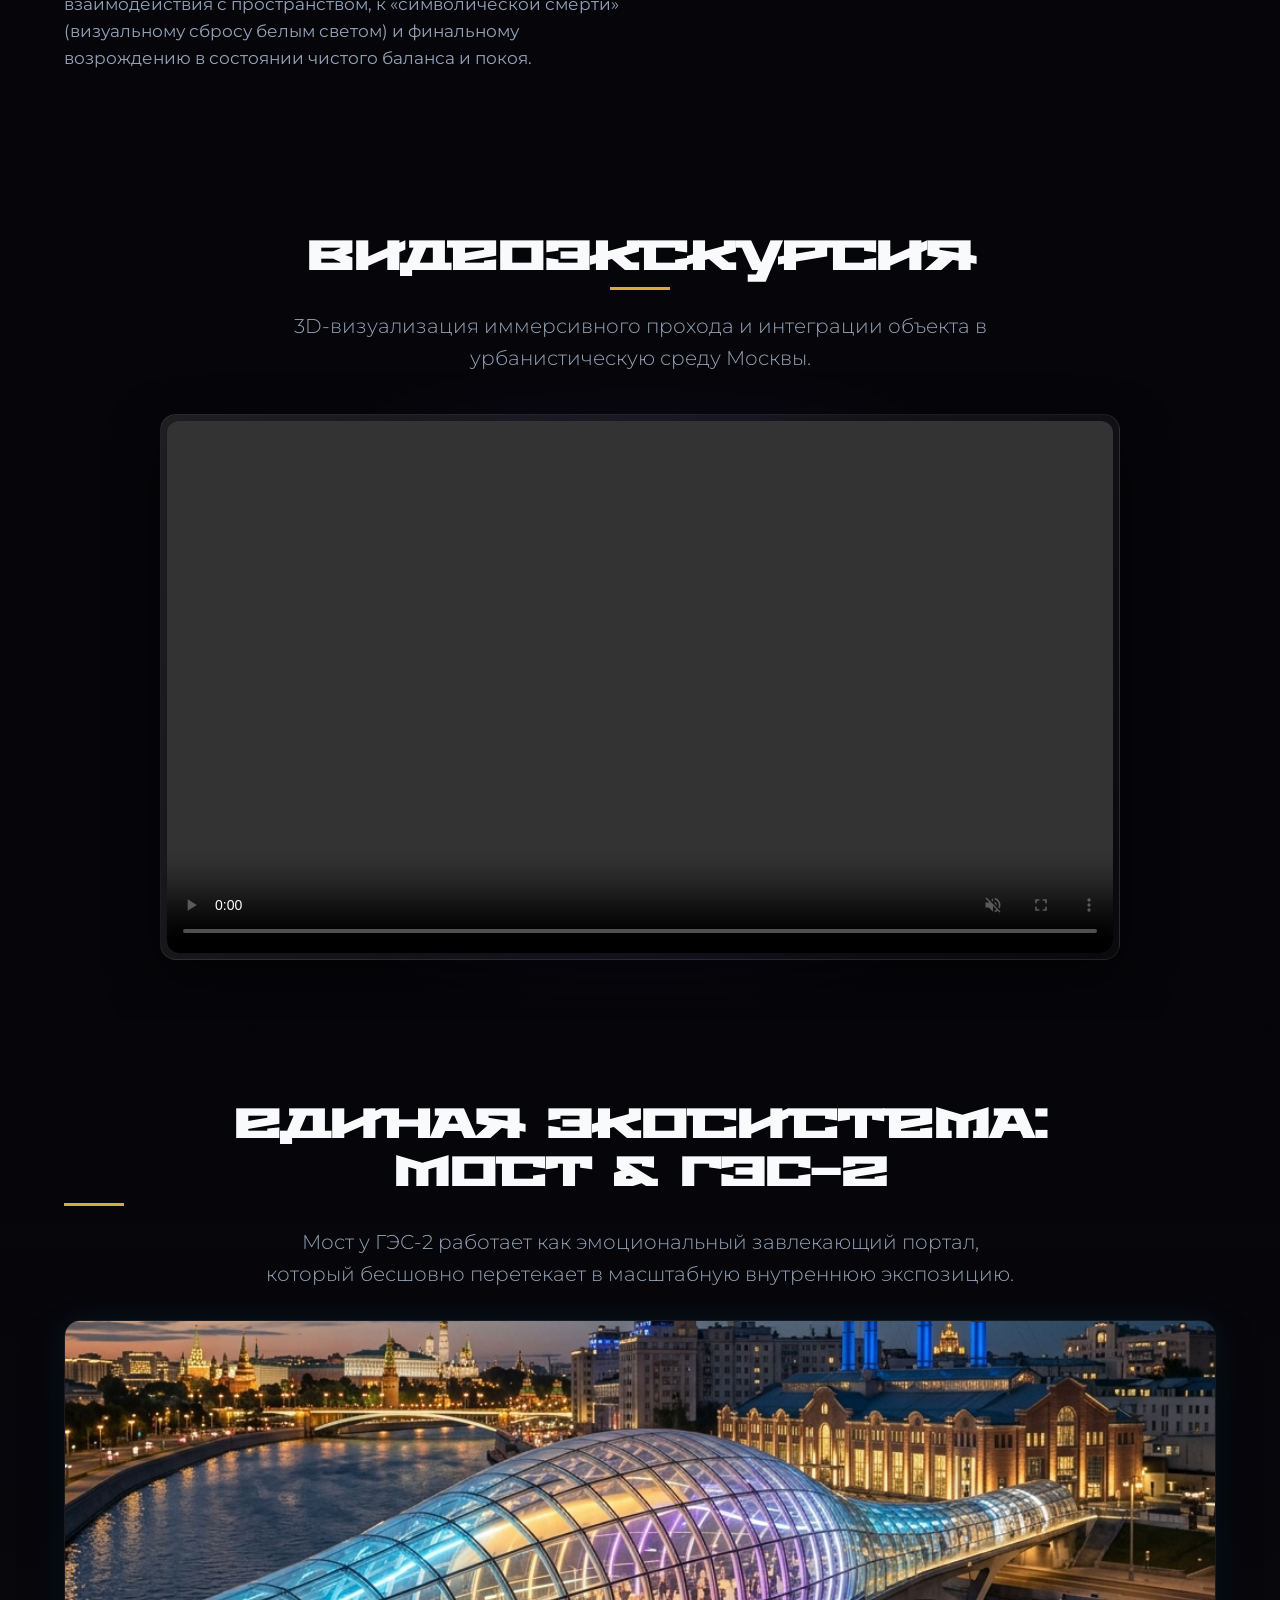
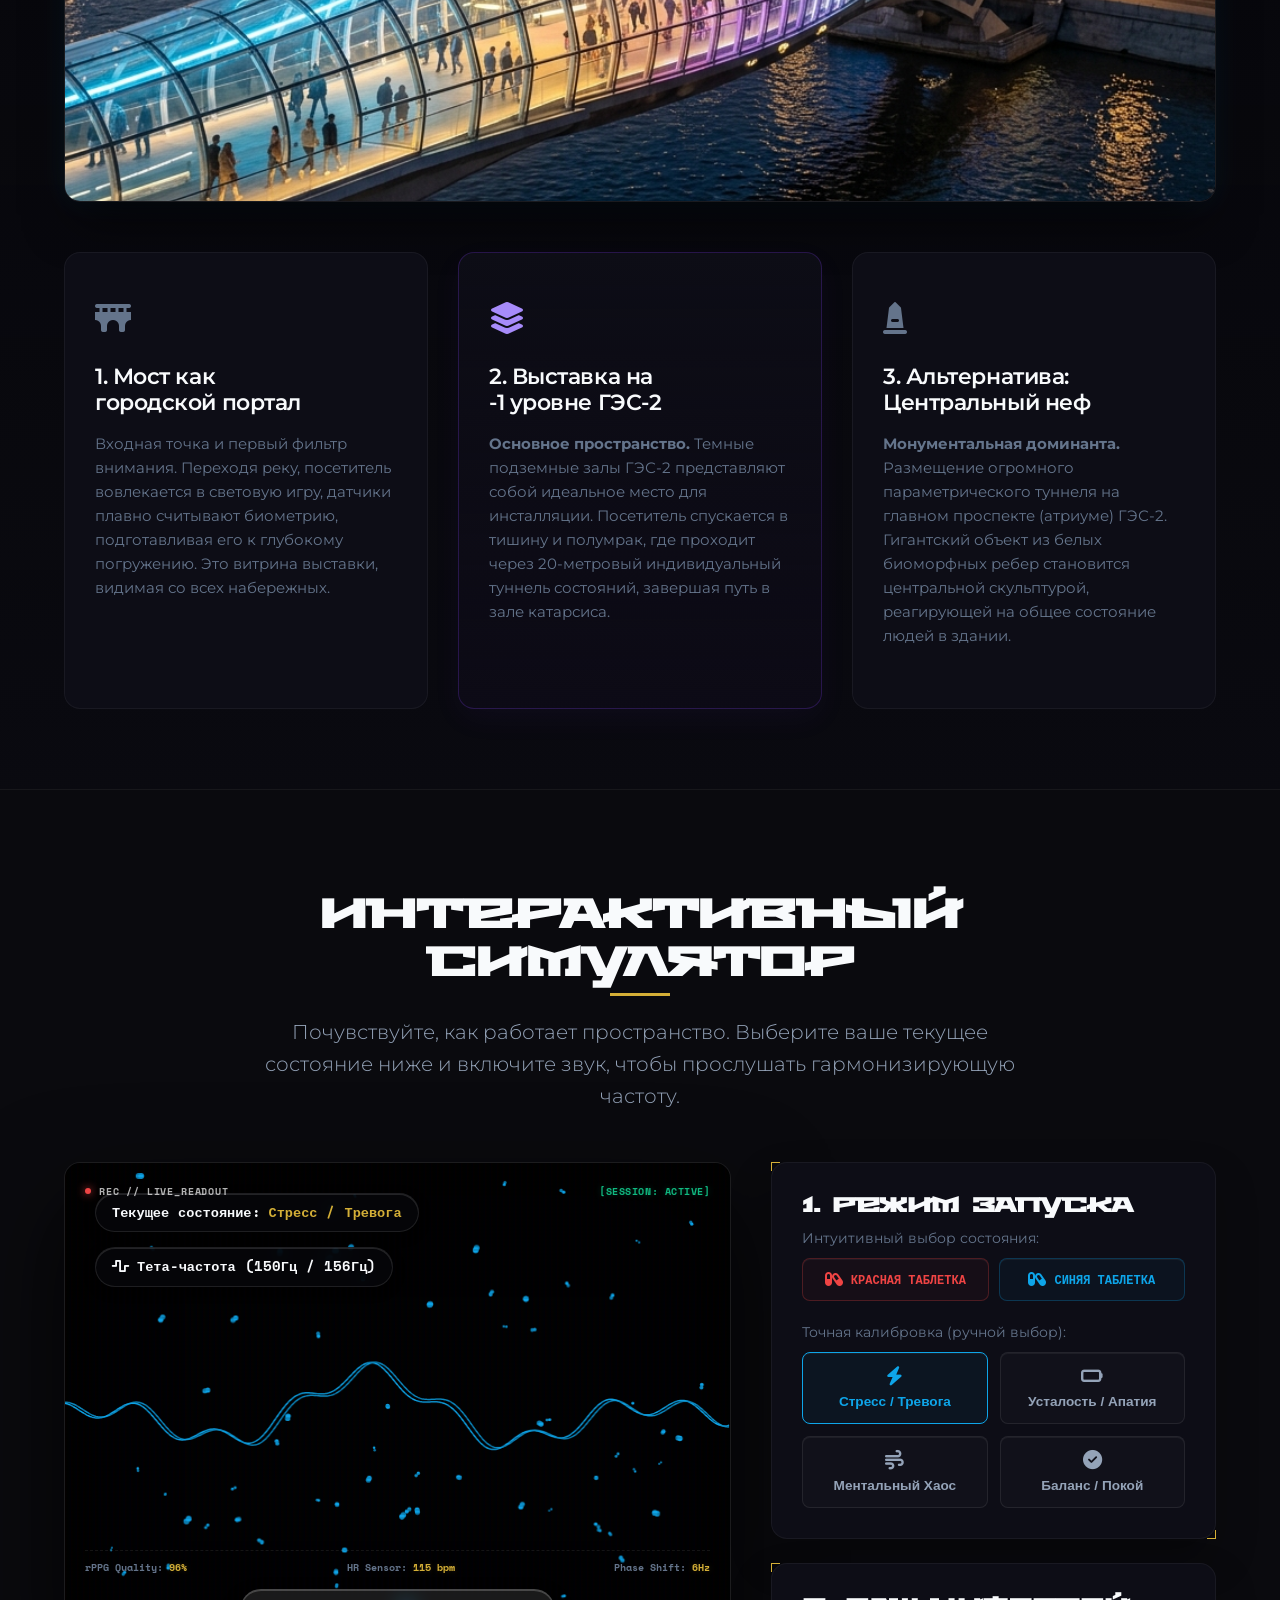
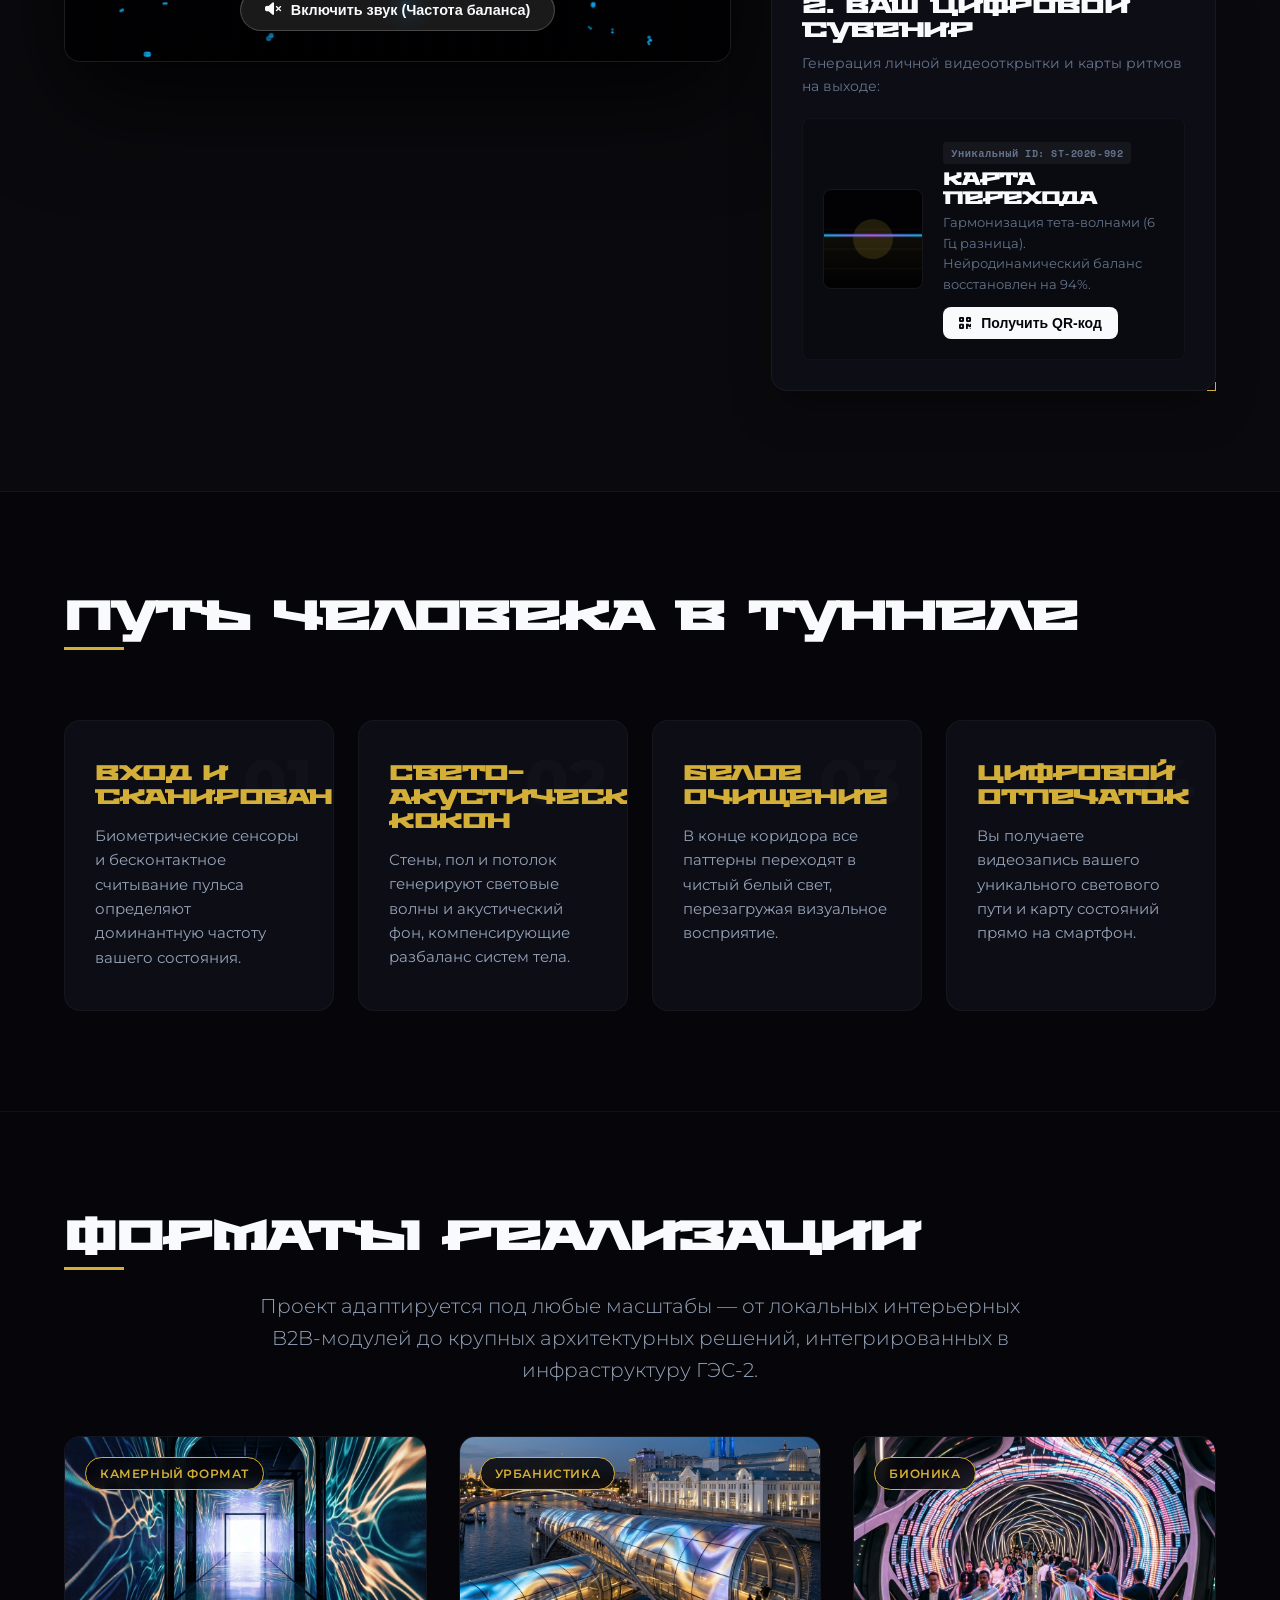
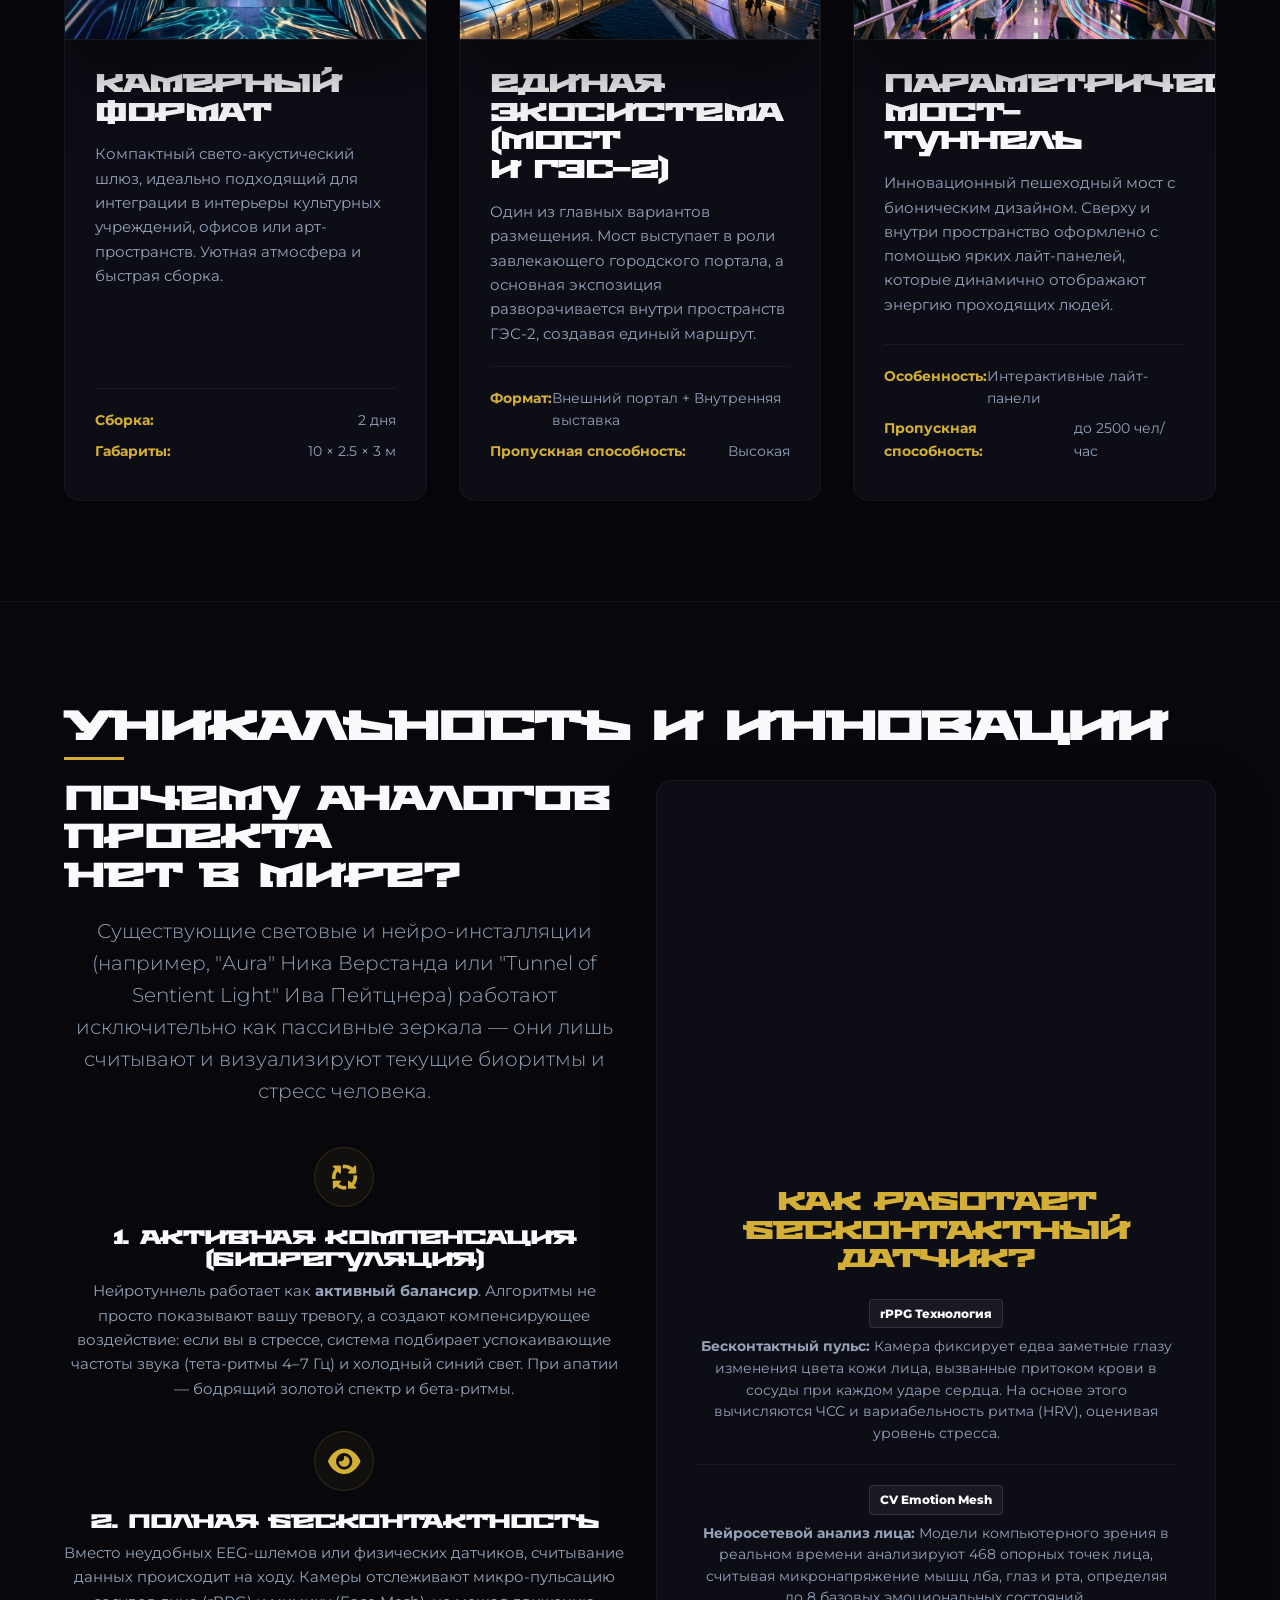
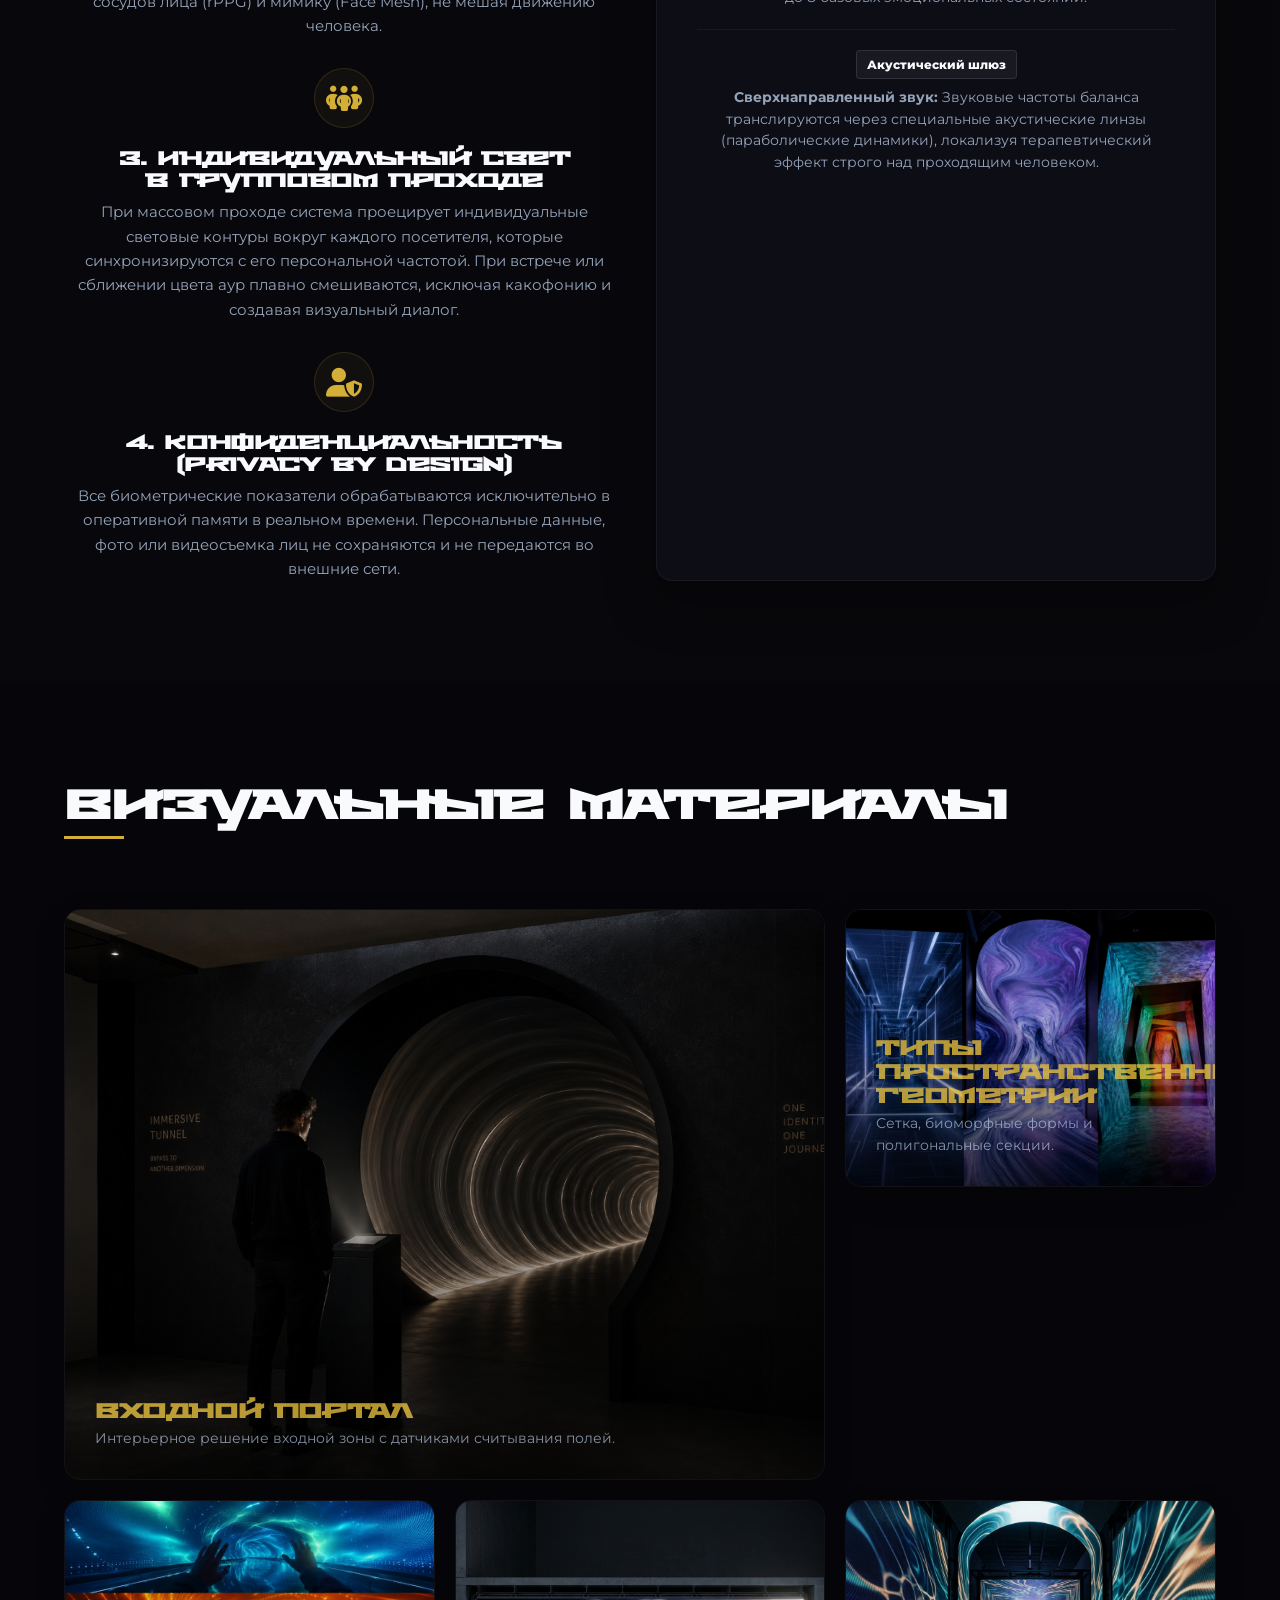
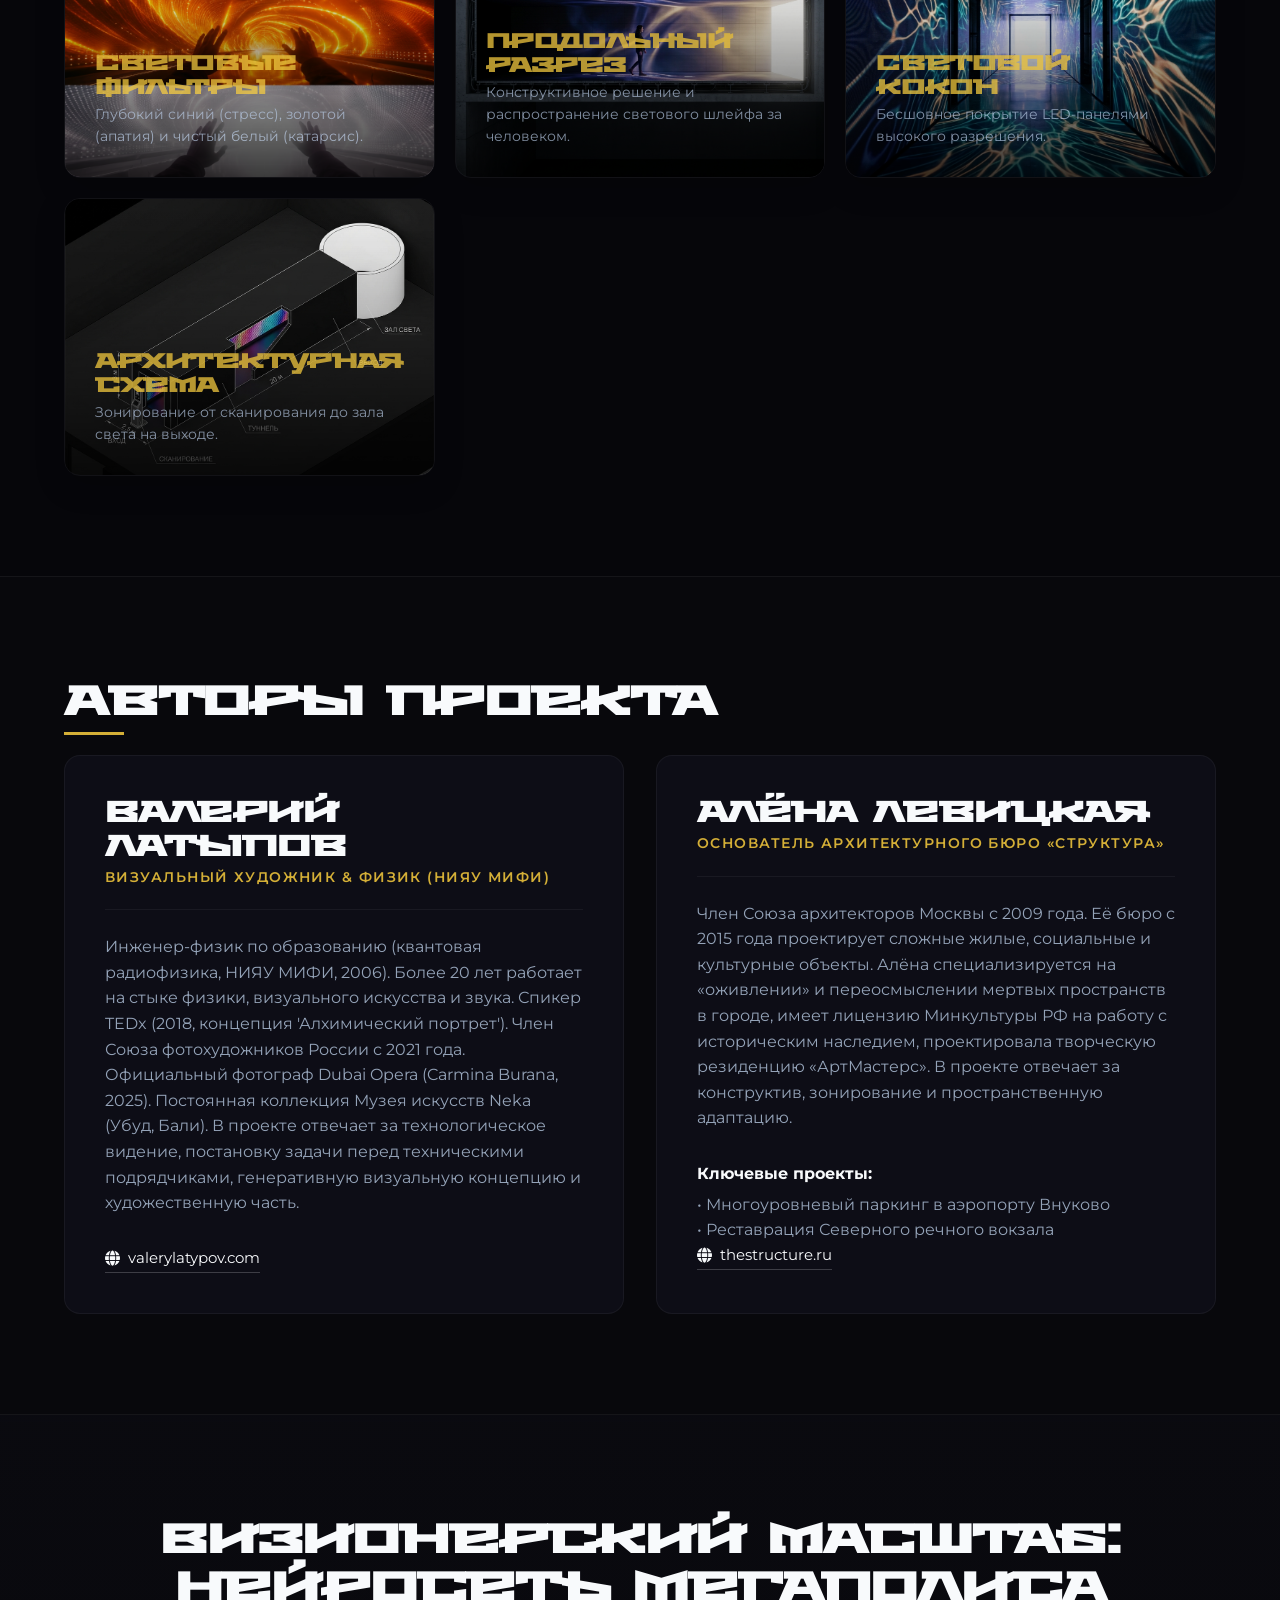
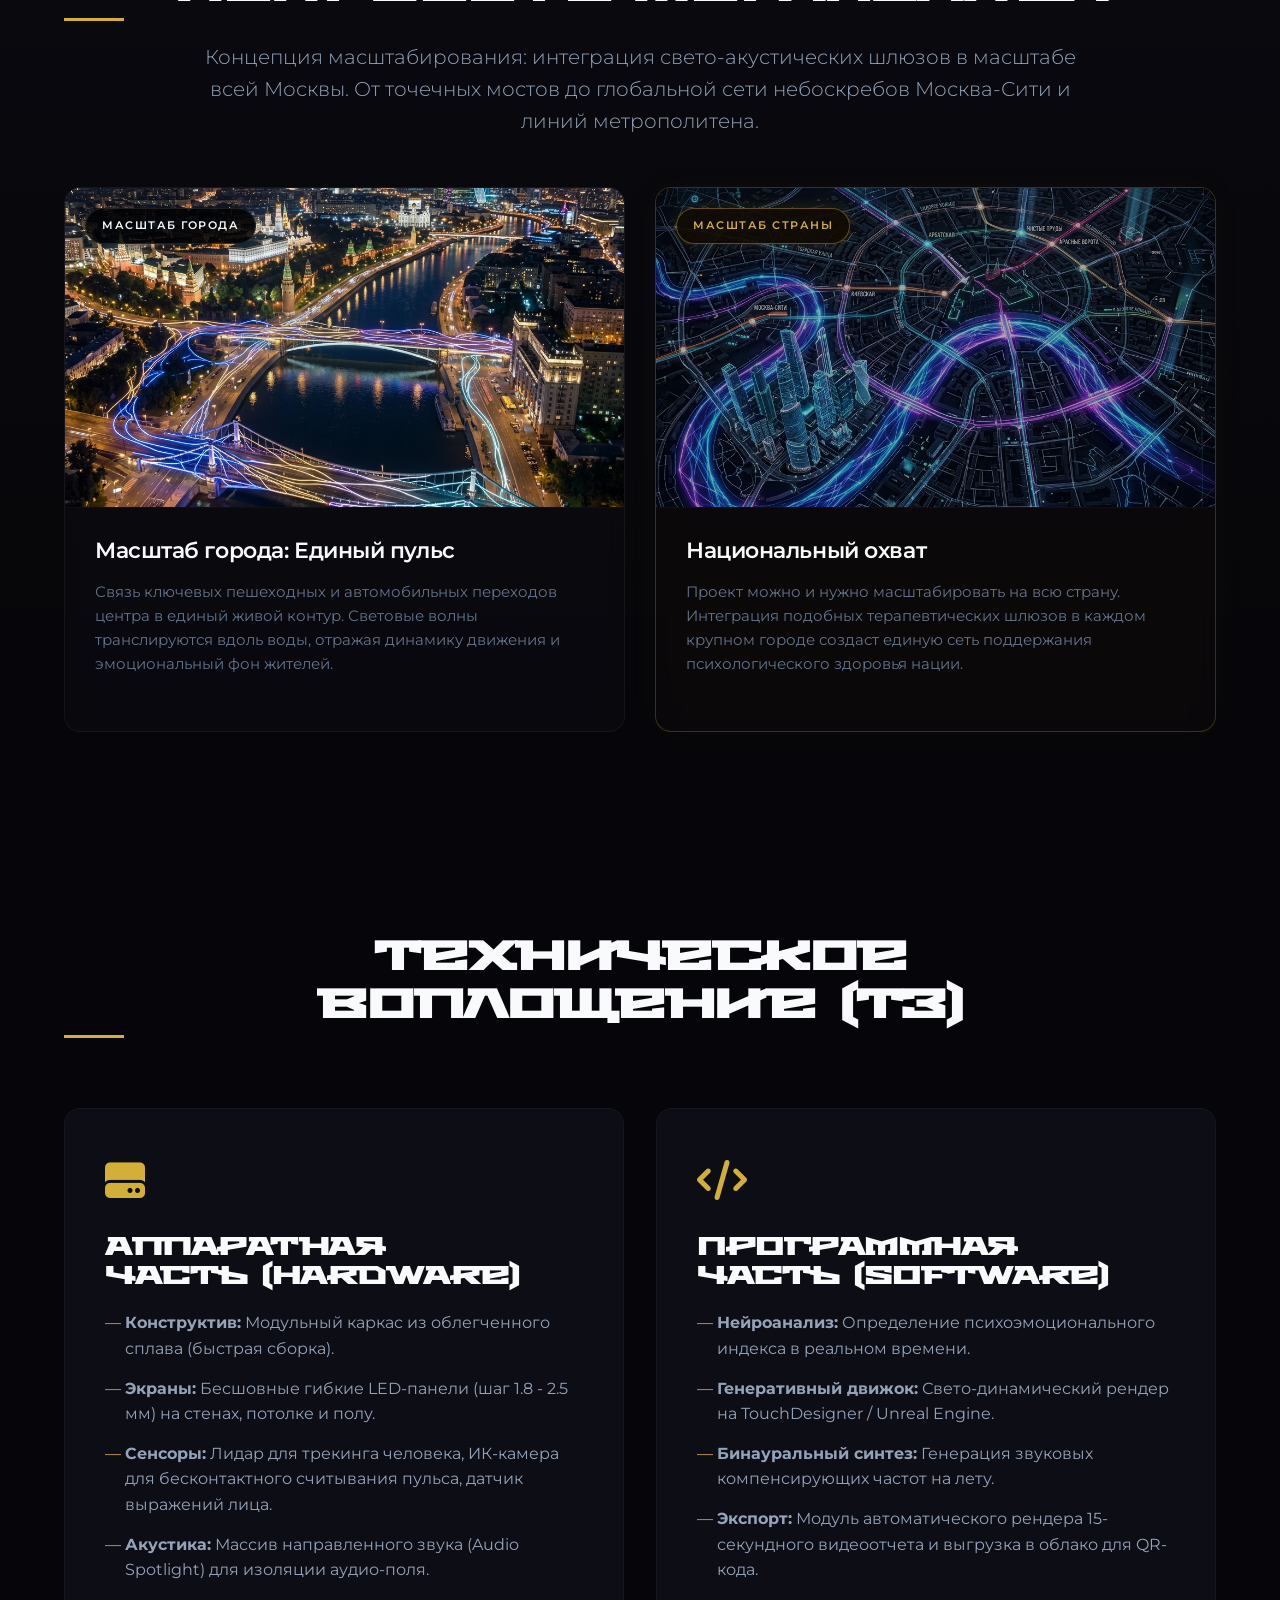
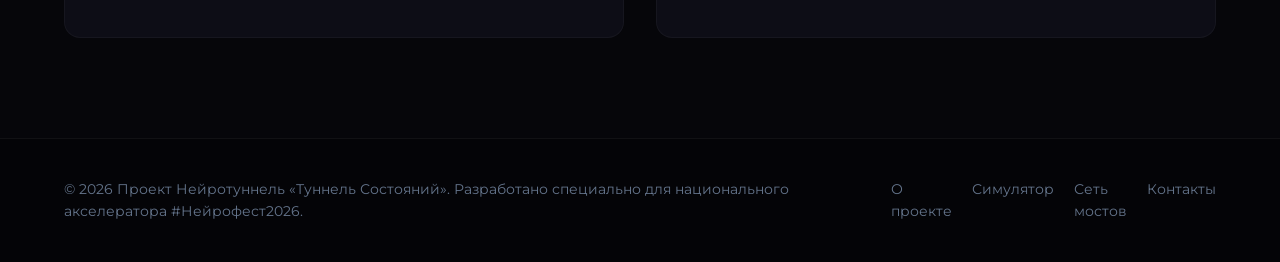
==== commit a32b43d6: "feat: adjust site content and layout for accelerator submission requirements" ====
--- a/index.html
+++ b/index.html
@@ -3,8 +3,8 @@
 <head>
     <meta charset="UTF-8">
     <meta name="viewport" content="width=device-width, initial-scale=1.0">
-    <title>Нейротуннель «Туннель Состояний» | Адаптивная свето-акустическая инсталляция</title>
-    <meta name="description" content="Интерактивный пространственный фильтр для учреждений культуры от Валерия Латыпова и Алёны Левицкой. Проект Нейрофест 2026.">
+    <title>Нейротуннель. Туннель Состояний | Проект для Нейрофест 2026</title>
+    <meta name="description" content="Адаптивная свето-акустическая среда для учреждений культуры. Бесконтактное считывание состояния посетителя через rPPG. Проект Нейрофест 2026. Авторы: Валерий Латыпов, Алёна Левицкая (АБ Структура).">
     <!-- Google Fonts -->
     <link rel="preconnect" href="https://fonts.googleapis.com">
     <link rel="preconnect" href="https://fonts.gstatic.com" crossorigin>
@@ -106,6 +106,10 @@
             <h2 class="section-title text-center">Единая экосистема: Мост & ГЭС-2</h2>
             <p class="lead text-center max-w-3xl">Мост у ГЭС-2 работает как эмоциональный завлекающий портал, который бесшовно перетекает в масштабную внутреннюю экспозицию.</p>
             
+            <div class="ecosystem-hero-image-container reveal-init stagger-3">
+                <img src="images/bridge_tunnel.png" alt="Единая экосистема: Мост и ГЭС-2" class="ecosystem-hero-image">
+            </div>
+            
             <div class="ecosystem-grid">
                 <!-- Portal Card -->
                 <div class="ecosystem-card">
@@ -180,8 +184,19 @@
                 <!-- Controls & Artifact Output -->
                 <div class="sim-sidebar">
                     <div class="sim-card">
-                        <h3>1. Сделайте замер</h3>
-                        <p class="card-desc">Выберите доминирующее состояние для симуляции датчиков входа:</p>
+                        <h3>1. Режим запуска</h3>
+                        
+                        <p class="card-desc" style="margin-bottom: 8px;">Интуитивный выбор состояния:</p>
+                        <div class="pills-selector-grid" style="display: grid; grid-template-columns: 1fr 1fr; gap: 10px; margin-bottom: 20px;">
+                            <button class="btn-state pill-btn-state pill-red" data-state="stress" style="flex-direction: row; justify-content: center; gap: 8px; border: 1px solid rgba(239, 68, 68, 0.25); background: rgba(239, 68, 68, 0.04); color: #ef4444; font-family: var(--font-mono); font-size: 0.75rem; padding: 12px 10px;">
+                                <i class="fa-solid fa-capsules" style="font-size: 1rem;"></i> КРАСНАЯ ТАБЛЕТКА
+                            </button>
+                            <button class="btn-state pill-btn-state pill-blue" data-state="balance" style="flex-direction: row; justify-content: center; gap: 8px; border: 1px solid rgba(14, 165, 233, 0.25); background: rgba(14, 165, 233, 0.04); color: #0ea5e9; font-family: var(--font-mono); font-size: 0.75rem; padding: 12px 10px;">
+                                <i class="fa-solid fa-capsules" style="font-size: 1rem;"></i> СИНЯЯ ТАБЛЕТКА
+                            </button>
+                        </div>
+
+                        <p class="card-desc" style="margin-bottom: 8px;">Точная калибровка (ручной выбор):</p>
                         <div class="state-buttons">
                             <button class="btn-state active" data-state="stress" data-color="#1e3a8a" data-freq-diff="6">
                                 <i class="fa-solid fa-bolt"></i> Стресс / Тревога
@@ -335,8 +350,8 @@
                     <div class="usp-item" style="text-align: center; display: flex; flex-direction: column; align-items: center; justify-content: center;">
                         <div class="usp-icon"><i class="fa-solid fa-people-group"></i></div>
                         <div class="usp-content">
-                            <h4>3. Социальная синестезия (Ауры в толпе)</h4>
-                            <p>При массовом проходе система проецирует индивидуальные световые ауры вокруг каждого человека. При встрече или сближении цвета аур плавно смешиваются, исключая какофонию и создавая визуальный диалог.</p>
+                            <h4>3. Индивидуальный свет в групповом проходе</h4>
+                            <p>При массовом проходе система проецирует индивидуальные световые контуры вокруг каждого посетителя, которые синхронизируются с его персональной частотой. При встрече или сближении цвета аур плавно смешиваются, исключая какофонию и создавая визуальный диалог.</p>
                         </div>
                     </div>
 
@@ -432,7 +447,7 @@
                         <h3>Валерий Латыпов</h3>
                         <span class="author-title">Визуальный художник & Физик (НИЯУ МИФИ)</span>
                     </div>
-                    <p class="author-bio">Инженер-физик по образованию (квантовая радиофизика МИФИ), Валерий более 20 лет работает на стыке науки, музыки и визуального искусства. Спикер TEDx, автор персональных выставок, официальный фотограф Dubai Opera и фестивалей WOMAD Питера Гэбриэла. В проекте отвечает за визуальную физику света, звуковые ритмы и математическое моделирование балансирующих состояний. Его работы и интервью публиковались в Forbes и Rolling Stone, а также он сотрудничал с группой Depeche Mode.</p>
+                    <p class="author-bio">Инженер-физик по образованию (квантовая радиофизика, НИЯУ МИФИ, 2006). Более 20 лет работает на стыке физики, визуального искусства и звука. Спикер TEDx (2018, концепция 'Алхимический портрет'). Член Союза фотохудожников России с 2021 года. Официальный фотограф Dubai Opera (Carmina Burana, 2025). Постоянная коллекция Музея искусств Neka (Убуд, Бали). В проекте отвечает за технологическое видение, постановку задачи перед техническими подрядчиками, генеративную визуальную концепцию и художественную часть.</p>
                     <div class="author-links">
                         <a href="http://www.valerylatypov.com" target="_blank"><i class="fa-solid fa-globe"></i> valerylatypov.com</a>
                     </div>
--- a/style.css
+++ b/style.css
@@ -1,4 +1,12 @@
 /* Modern Premium Dark Mode Design System for 'The State Tunnel' */
+
+@font-face {
+    font-family: 'Metro';
+    src: url('fonts/Metro.otf') format('opentype');
+    font-weight: normal;
+    font-style: normal;
+    font-display: swap;
+}
 
 :root {
     --bg-dark: #06060a;
@@ -76,8 +84,7 @@
 
 /* Typography */
 h1, h2, h3, h4 {
-    font-family: 'Montserrat', 'Metro', var(--font-sans);
-    font-family: var(--font-sans);
+    font-family: 'Metro', 'Montserrat', var(--font-sans);
     font-weight: 800;
     letter-spacing: -0.02em;
     line-height: 1.2;
@@ -2245,3 +2252,40 @@
         grid-template-columns: 1fr;
     }
 }
+
+/* Ecosystem Key Visual */
+.ecosystem-hero-image-container {
+    width: 100%;
+    max-width: 1200px;
+    margin: 30px auto 45px auto;
+    border-radius: var(--border-radius-lg);
+    overflow: hidden;
+    box-shadow: 0 25px 50px -12px rgba(0, 0, 0, 0.7), 0 0 30px rgba(14, 165, 233, 0.1);
+    border: 1px solid rgba(255, 255, 255, 0.08);
+}
+
+.ecosystem-hero-image {
+    width: 100%;
+    height: auto;
+    max-height: 480px;
+    display: block;
+    object-fit: cover;
+    transition: transform 1.2s cubic-bezier(0.16, 1, 0.3, 1);
+}
+
+.ecosystem-hero-image-container:hover .ecosystem-hero-image {
+    transform: scale(1.015);
+}
+
+/* Custom styles for active simulator pills */
+.btn-state.active.pill-red {
+    border-color: #ef4444 !important;
+    color: #ef4444 !important;
+    background-color: rgba(239, 68, 68, 0.12) !important;
+}
+
+.btn-state.active.pill-blue {
+    border-color: #0ea5e9 !important;
+    color: #0ea5e9 !important;
+    background-color: rgba(14, 165, 233, 0.12) !important;
+}
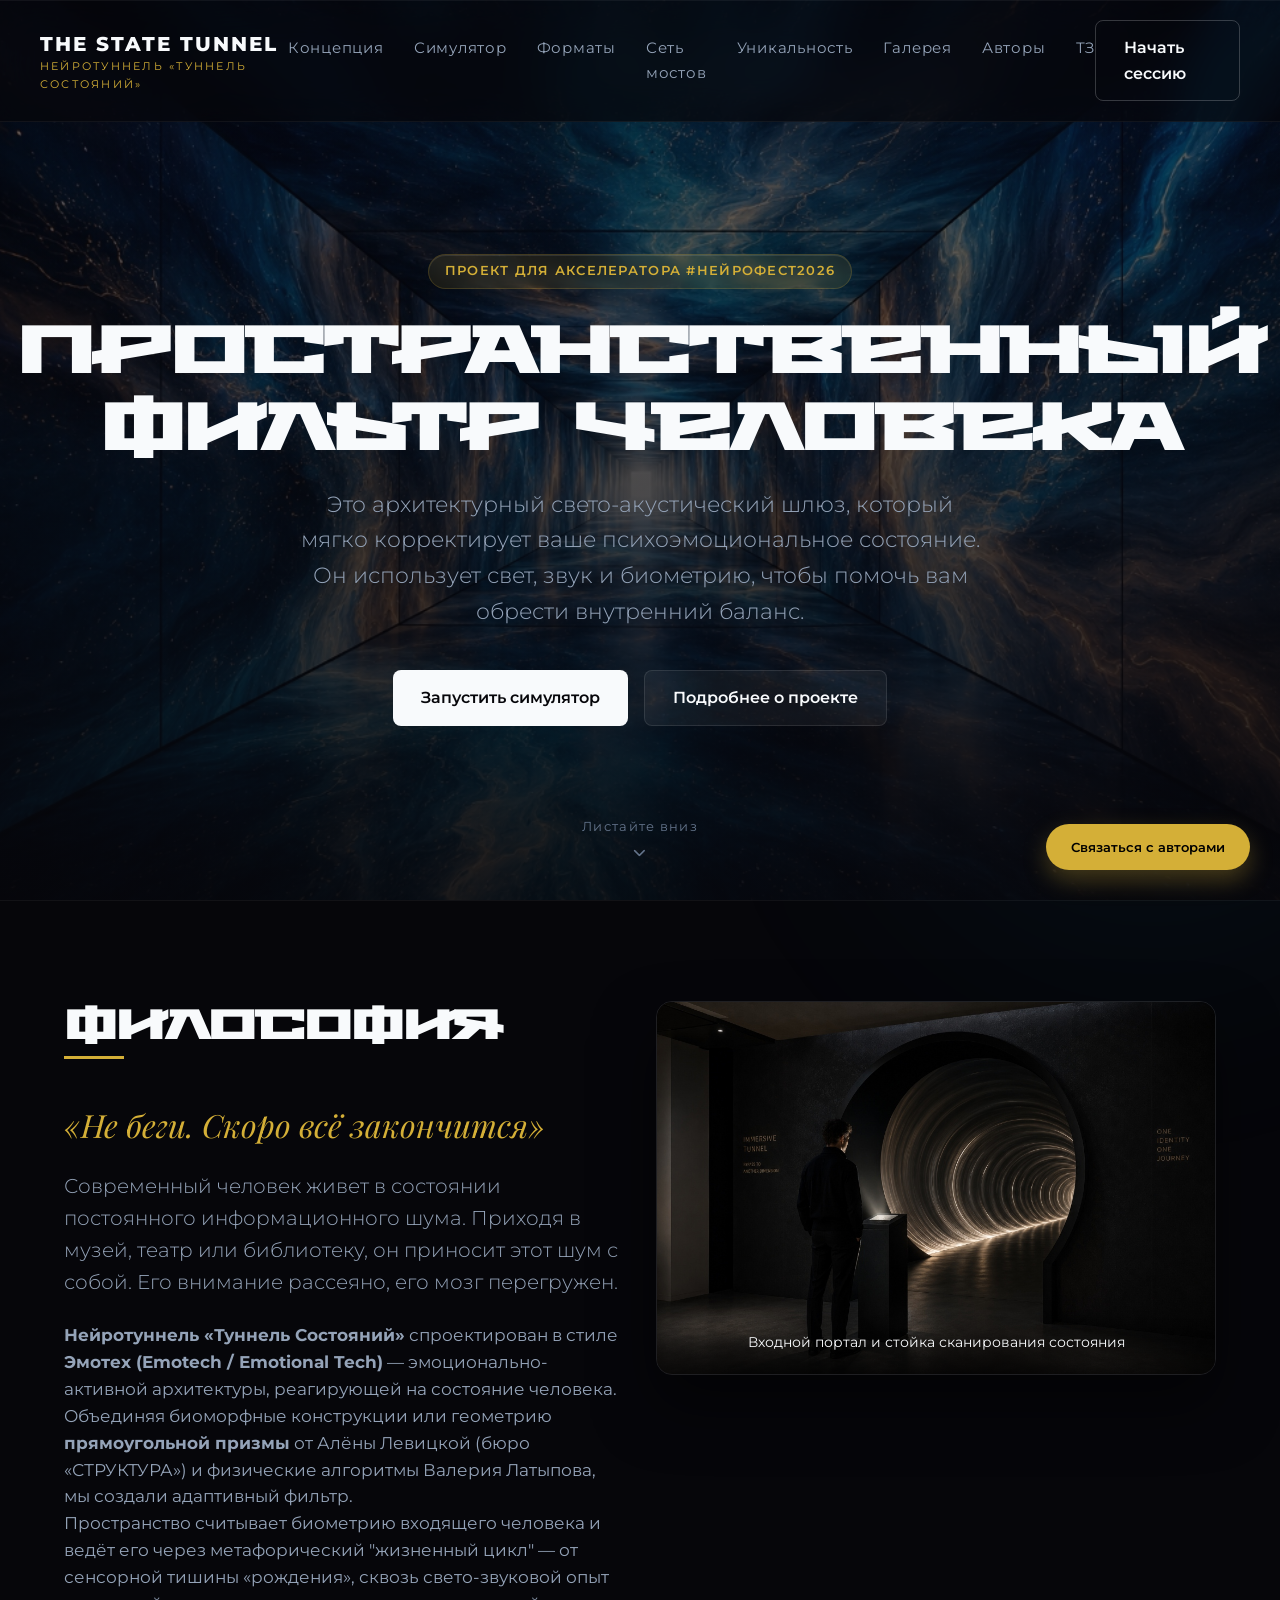
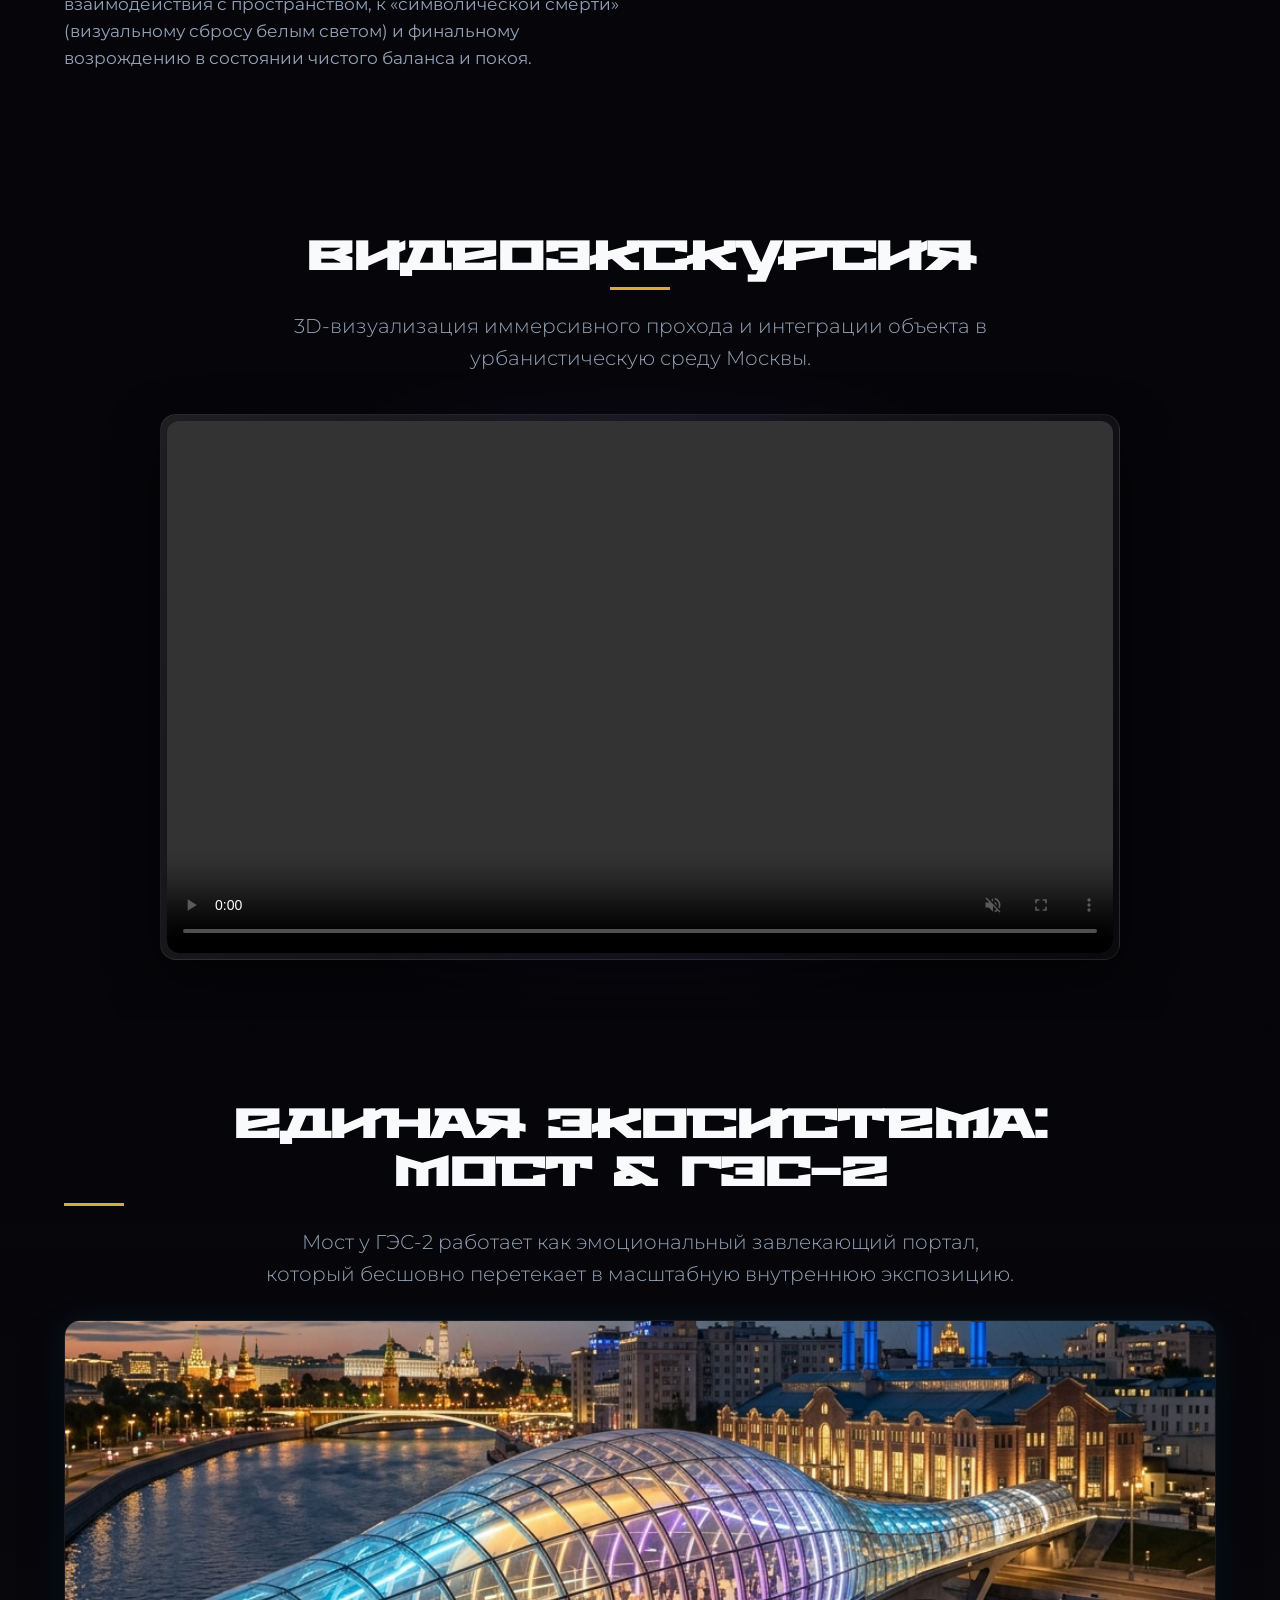
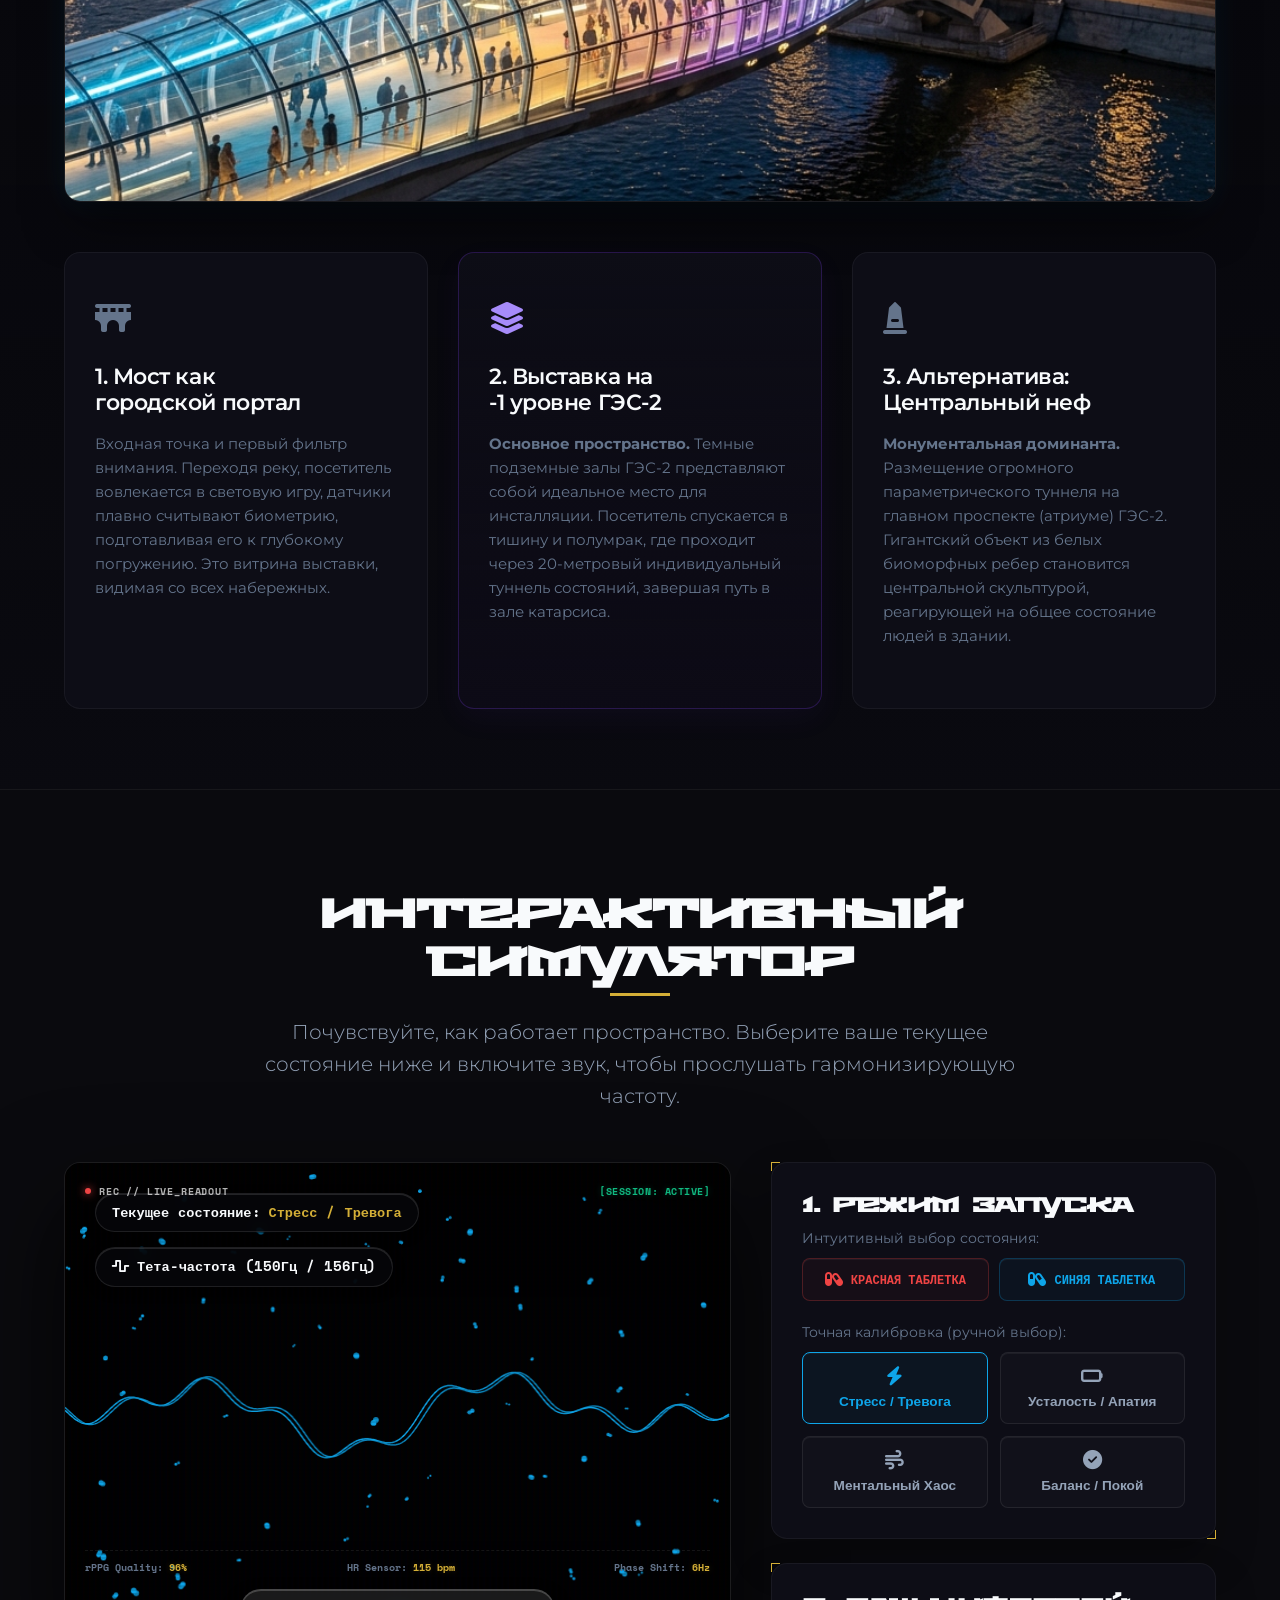
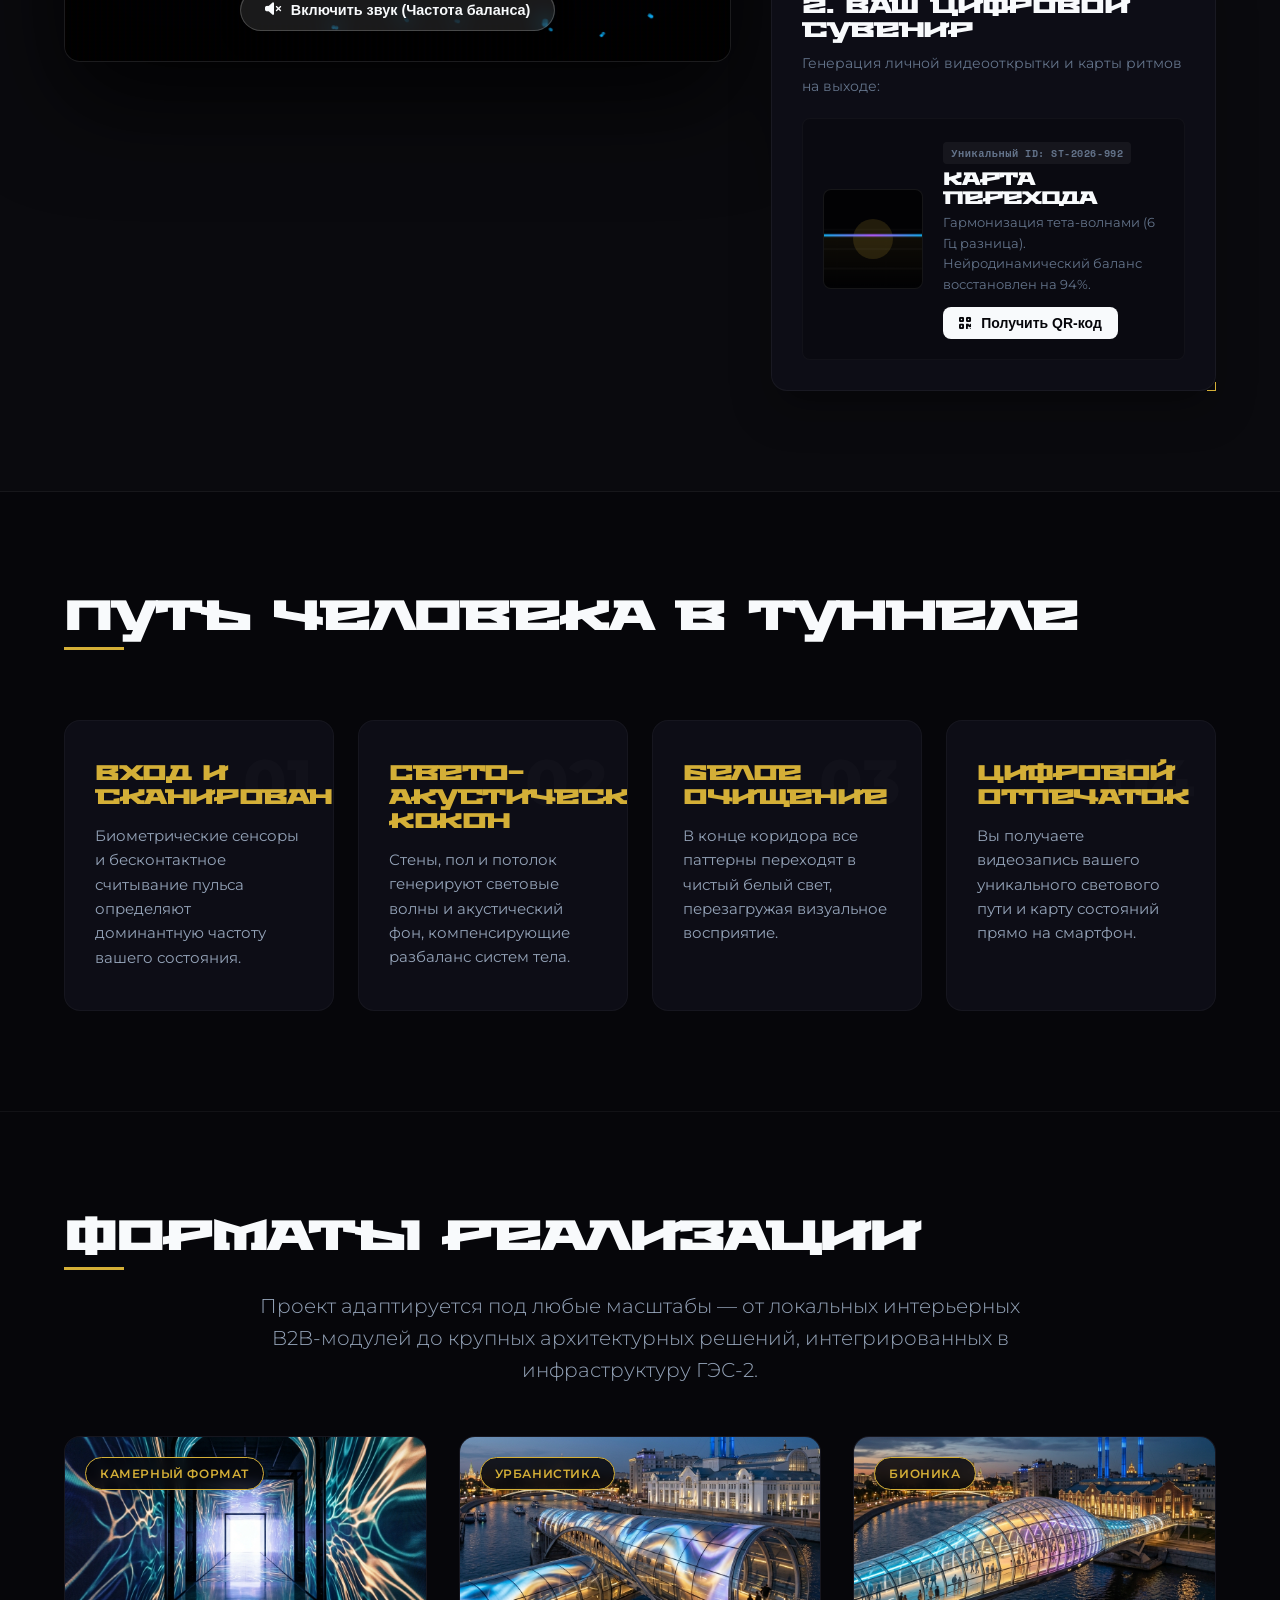
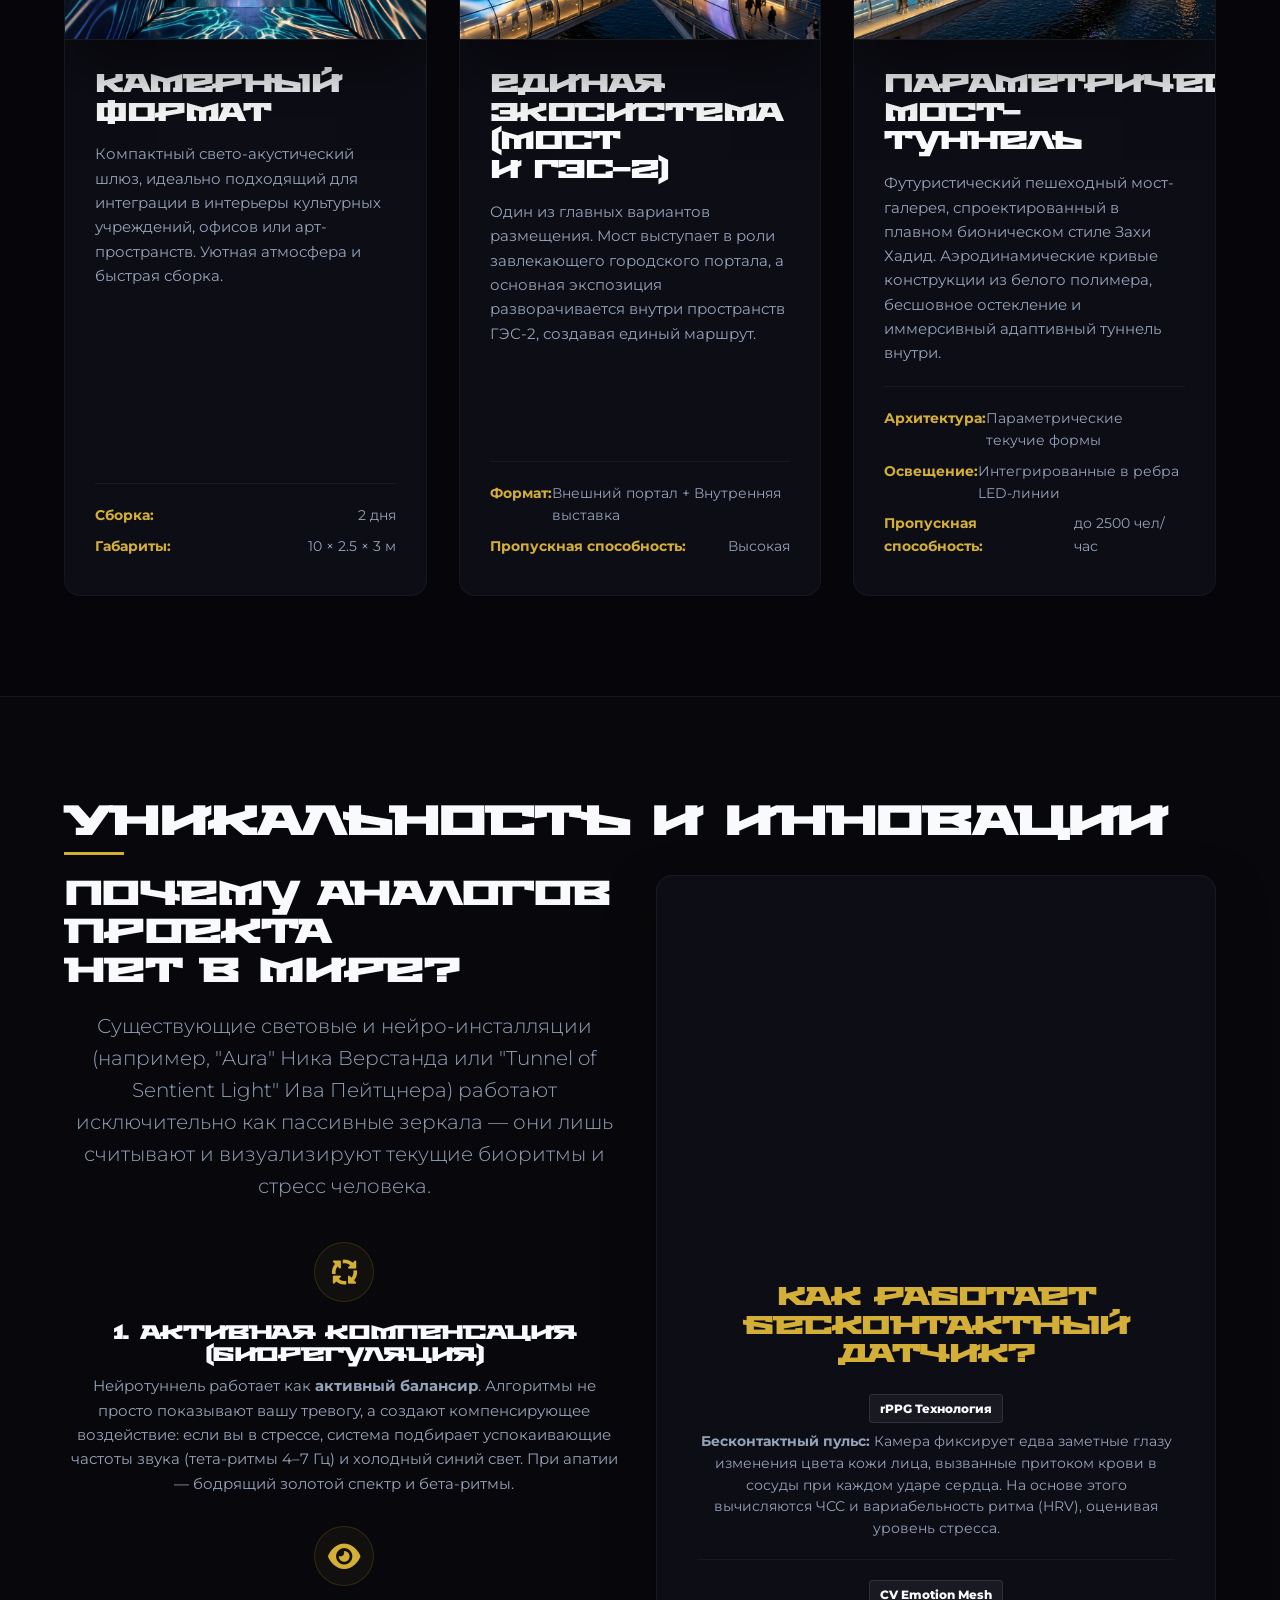
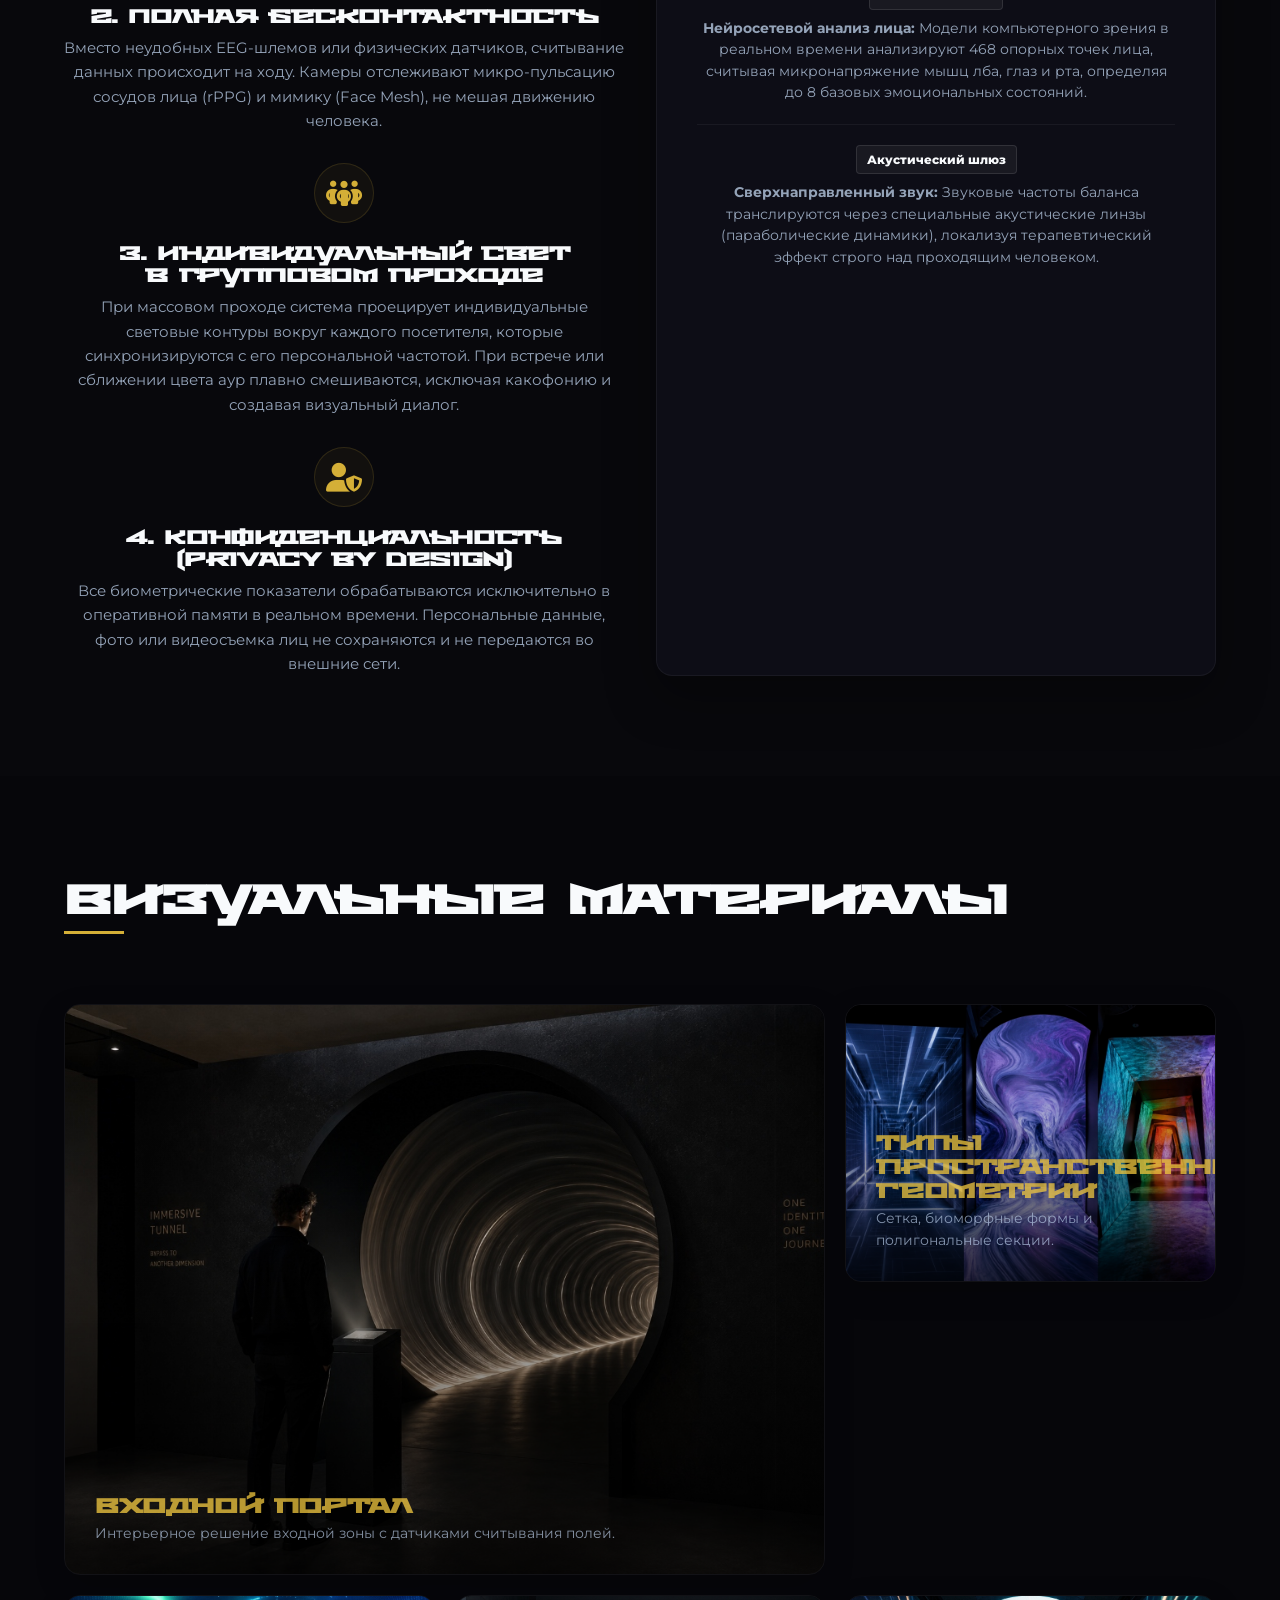
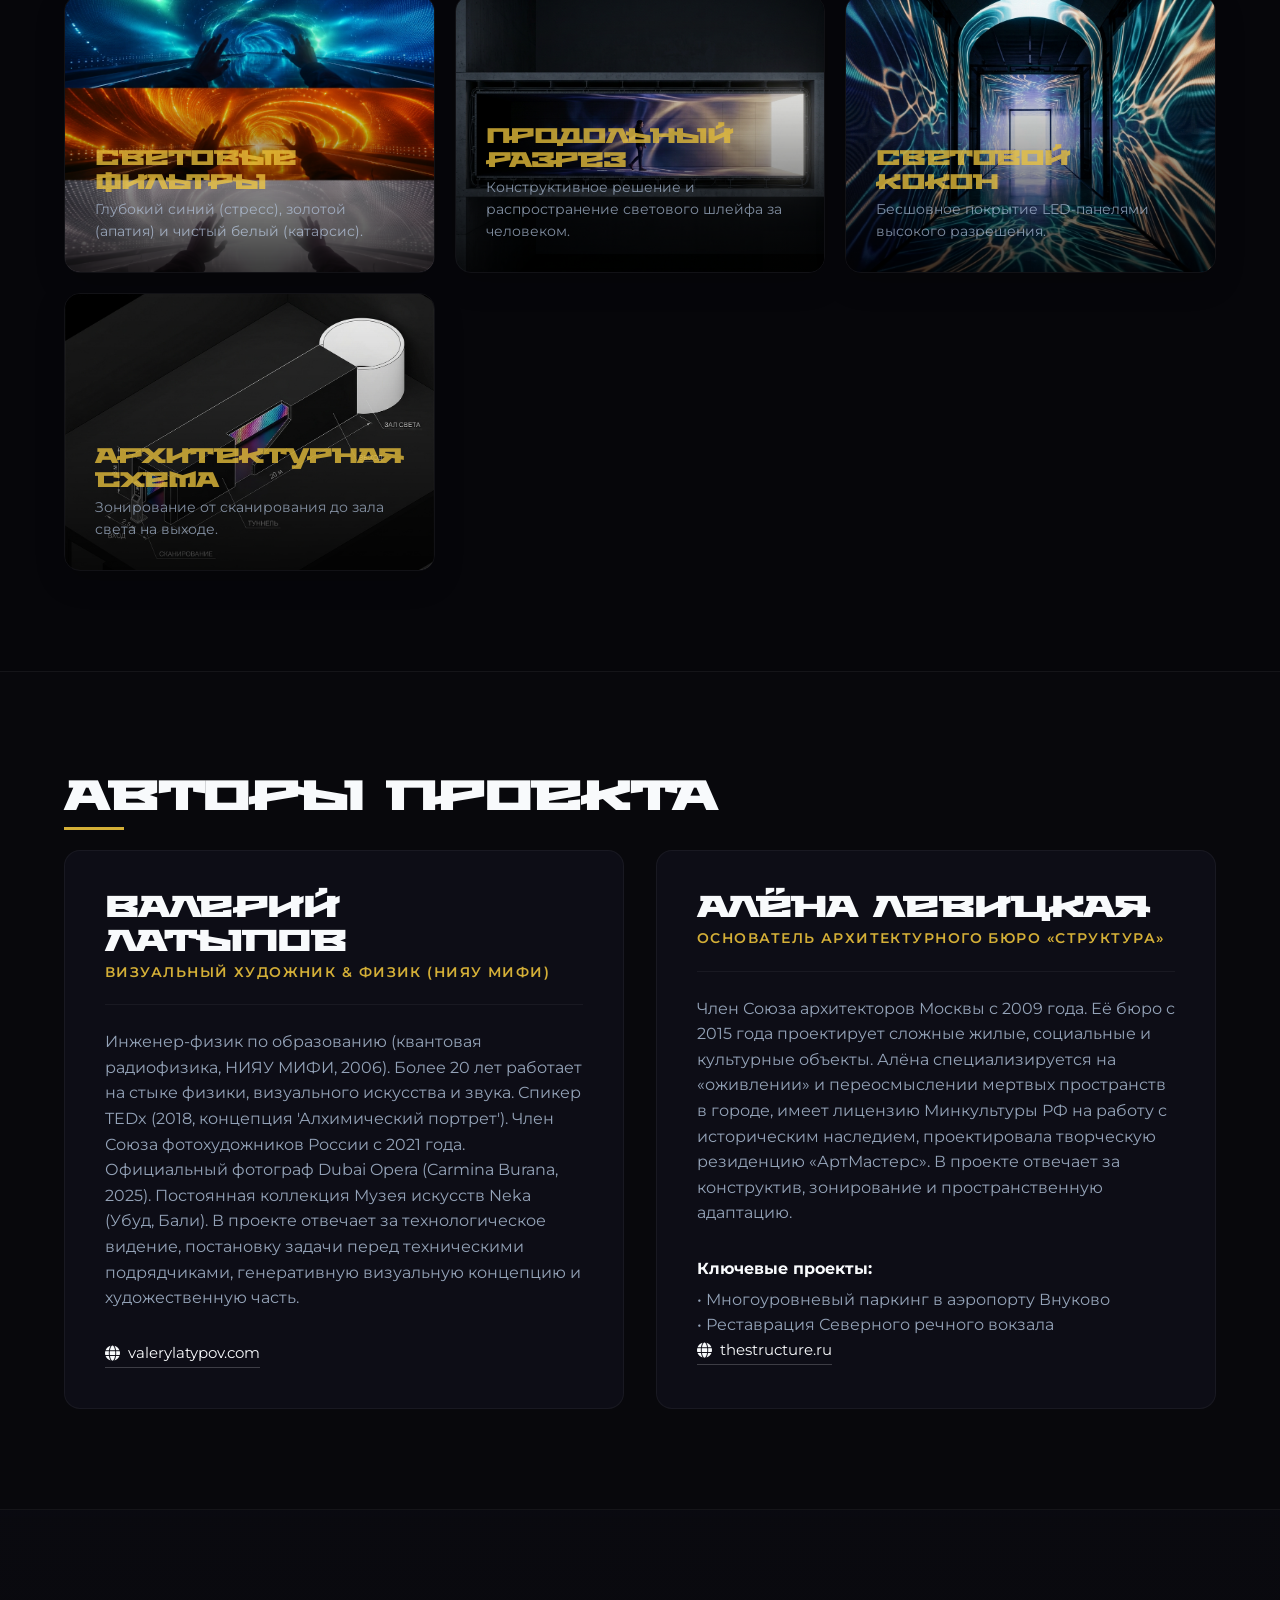
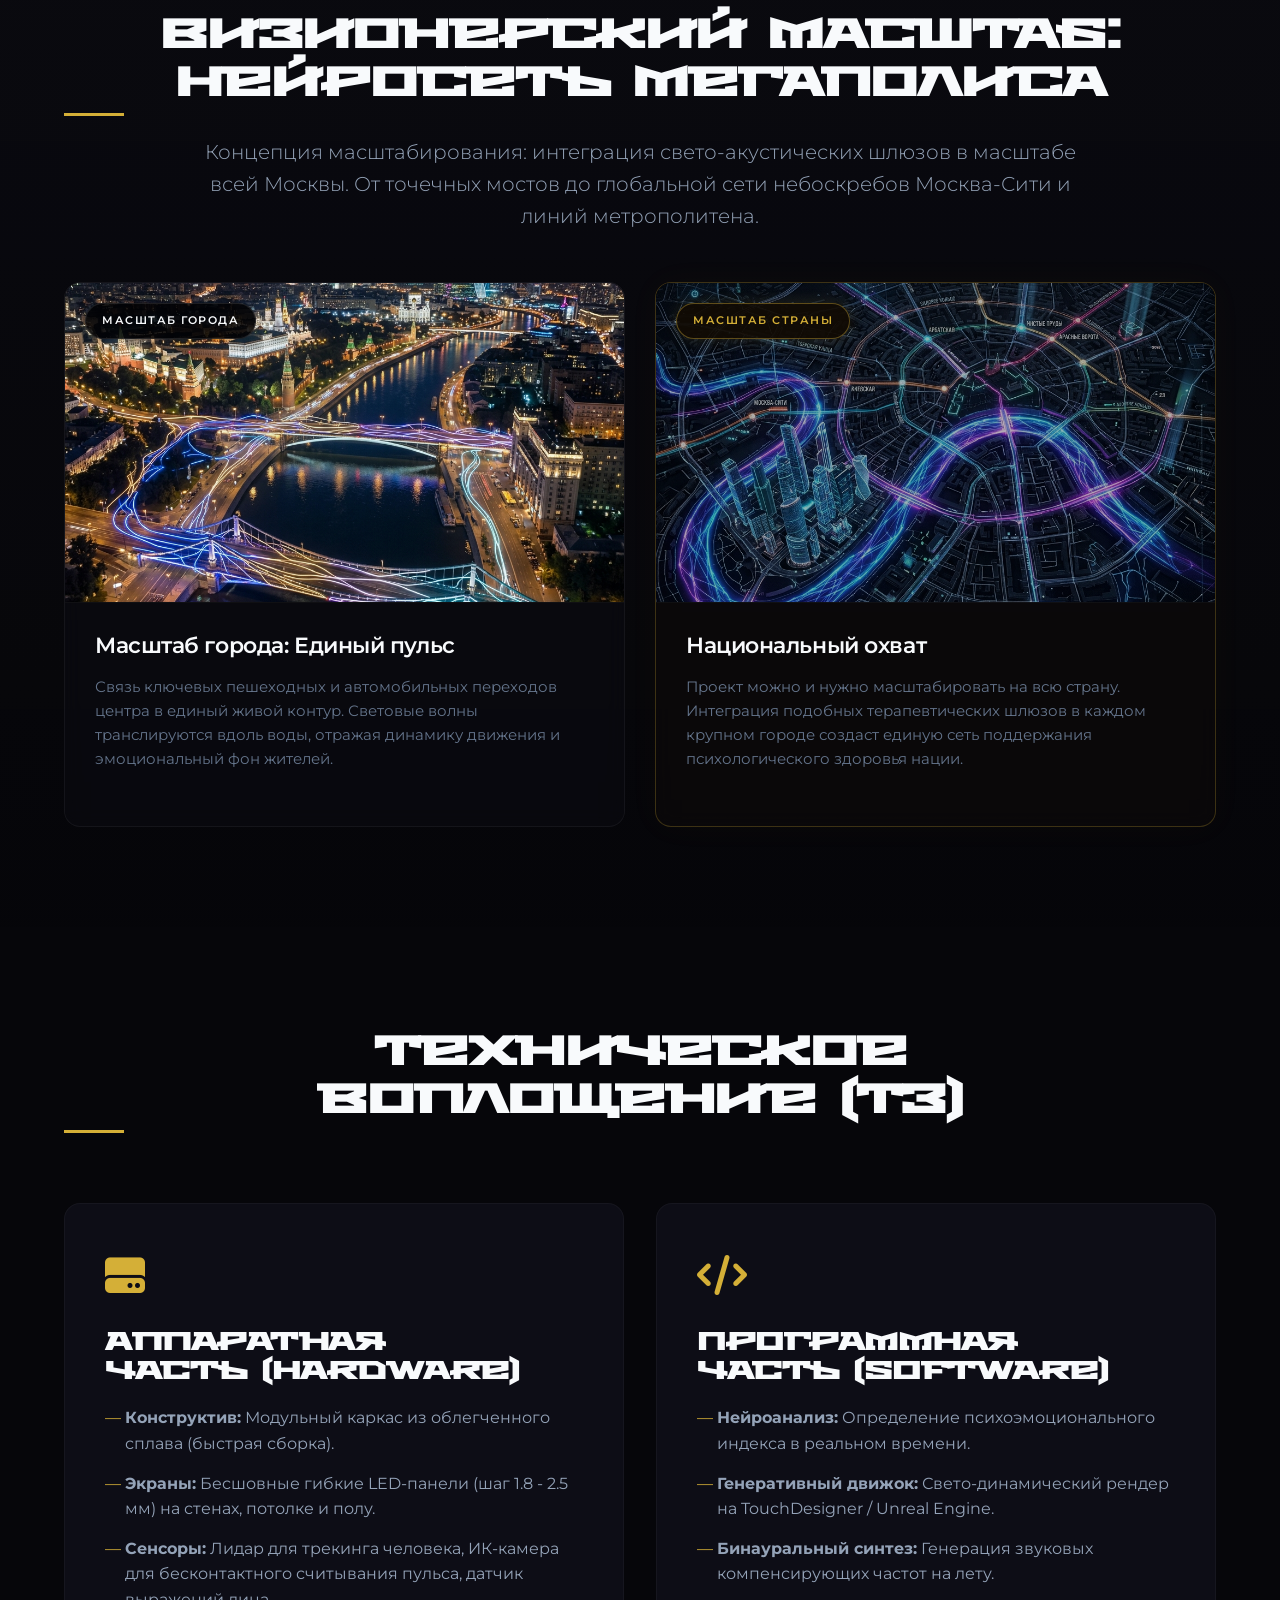
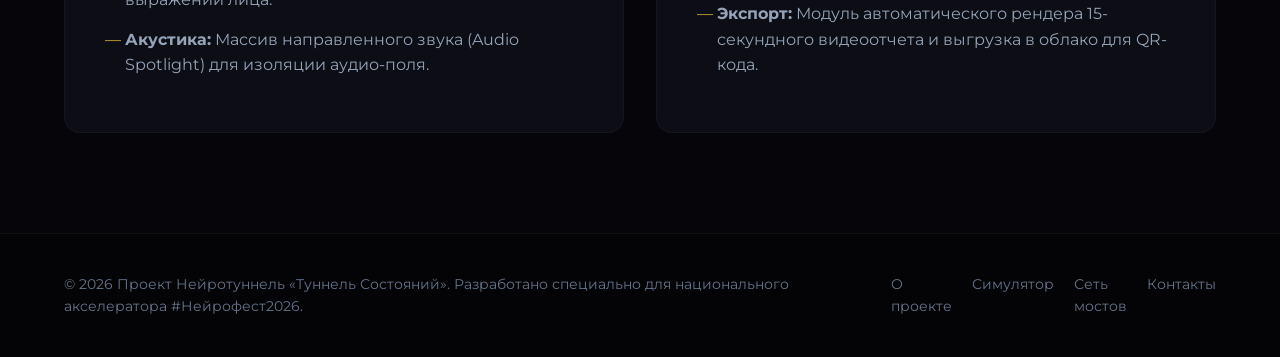
==== commit 881e9678: "feat: update parametric bridge description and image in realisation formats" ====
--- a/index.html
+++ b/index.html
@@ -306,14 +306,15 @@
                 <!-- Scale 3: Parametric Bridge Tunnel -->
                 <div class="scale-card">
                     <div class="img-wrapper scale-img">
-                        <img src="images/parametric_bridge.png" alt="Параметрический мост-туннель">
+                        <img src="images/bridge_tunnel.png" alt="Параметрический мост-туннель">
                         <div class="scale-badge">Бионика</div>
                     </div>
                     <div class="scale-info">
                         <h3>Параметрический мост-туннель</h3>
-                        <p>Инновационный пешеходный мост с бионическим дизайном. Сверху и внутри пространство оформлено с помощью ярких лайт-панелей, которые динамично отображают энергию проходящих людей.</p>
+                        <p>Футуристический пешеходный мост-галерея, спроектированный в плавном бионическом стиле Захи Хадид. Аэродинамические кривые конструкции из белого полимера, бесшовное остекление и иммерсивный адаптивный туннель внутри.</p>
                         <ul class="scale-specs">
-                            <li><strong>Особенность:</strong> Интерактивные лайт-панели</li>
+                            <li><strong>Архитектура:</strong> Параметрические текучие формы</li>
+                            <li><strong>Освещение:</strong> Интегрированные в ребра LED-линии</li>
                             <li><strong>Пропускная способность:</strong> до 2500 чел/час</li>
                         </ul>
                     </div>
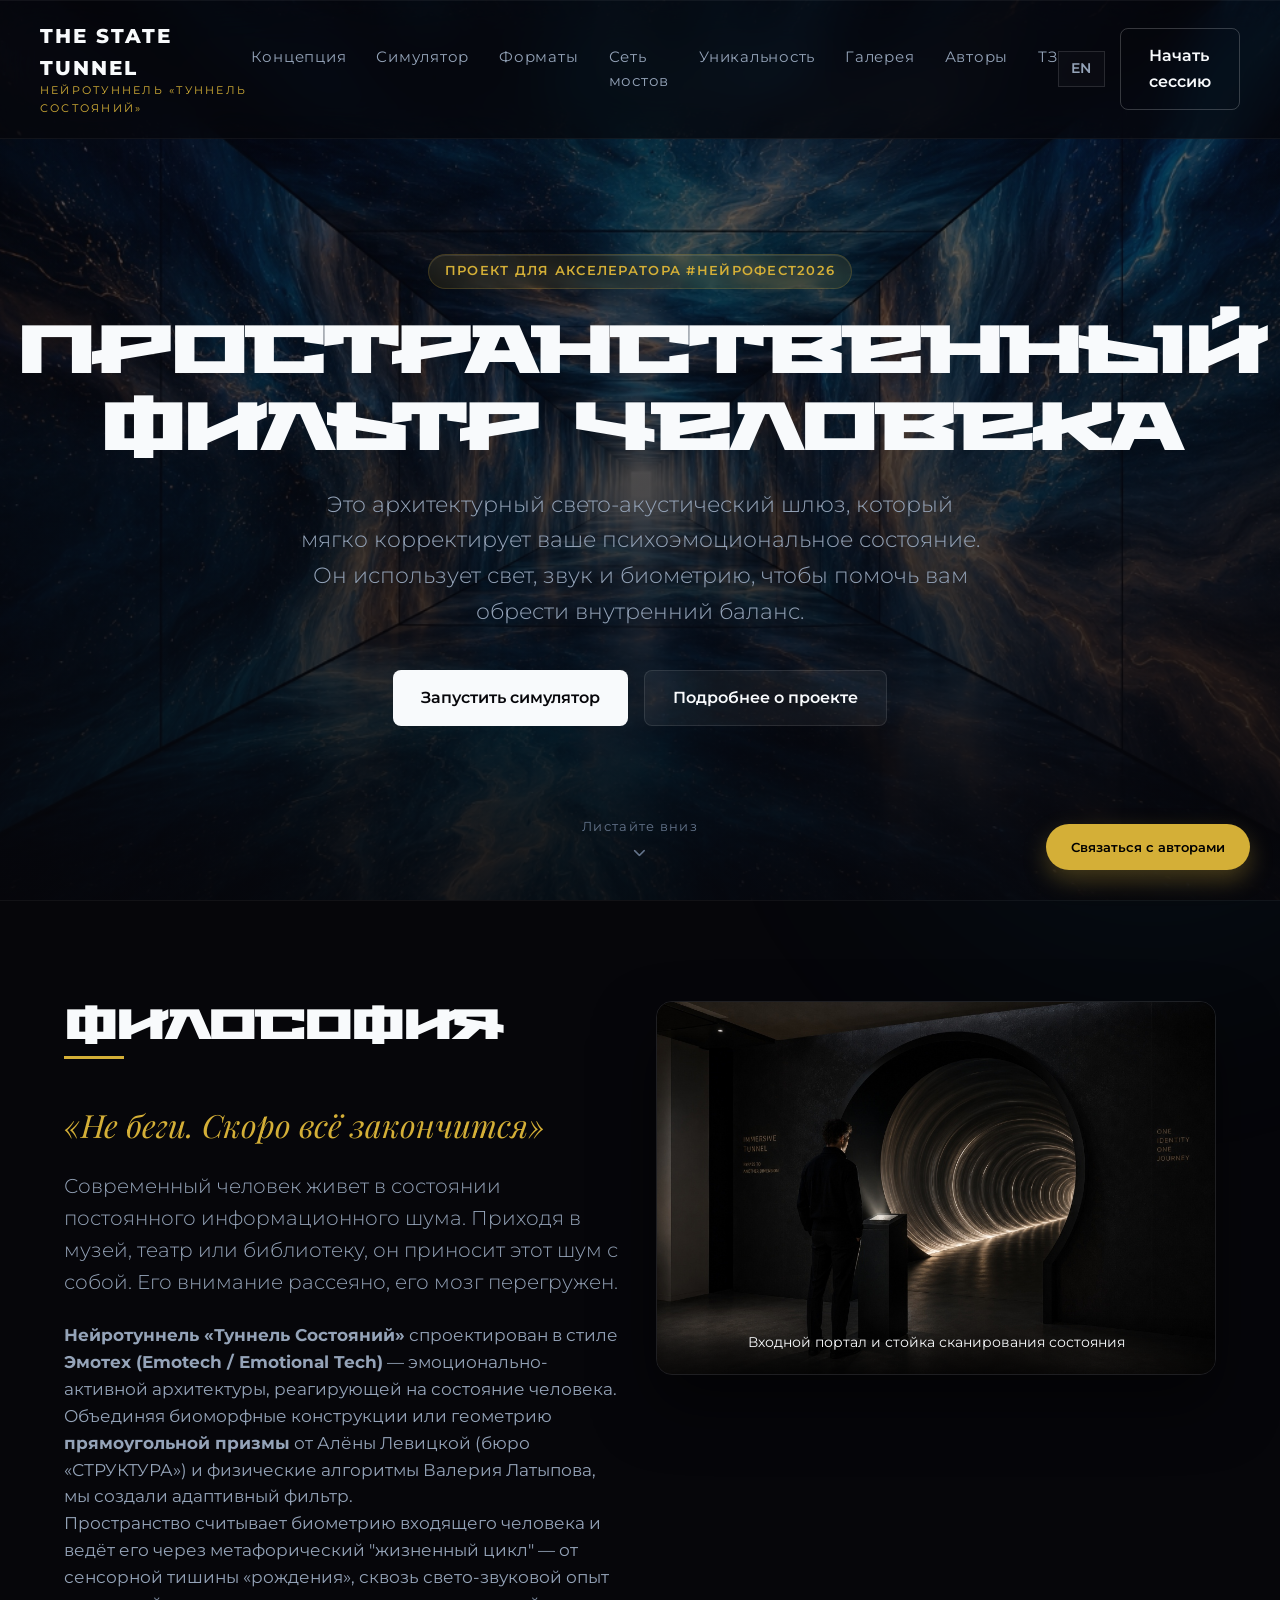
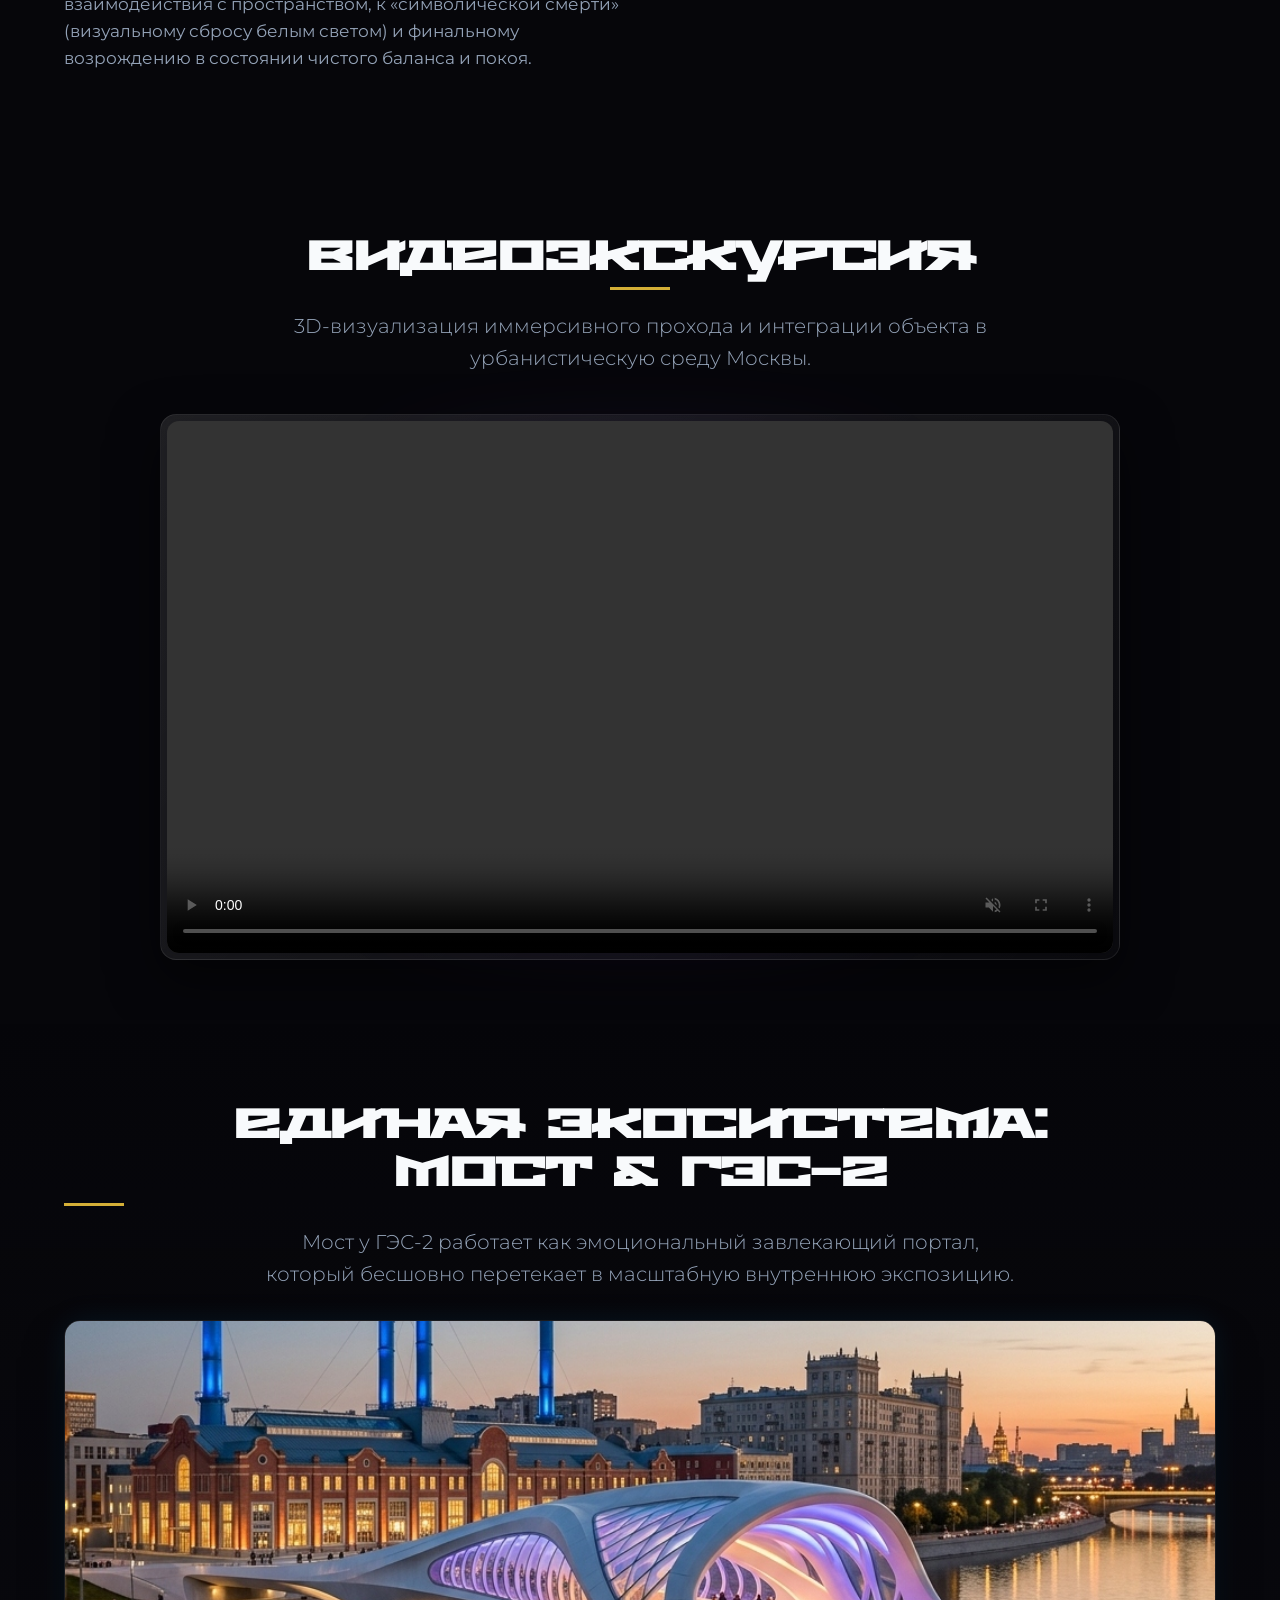
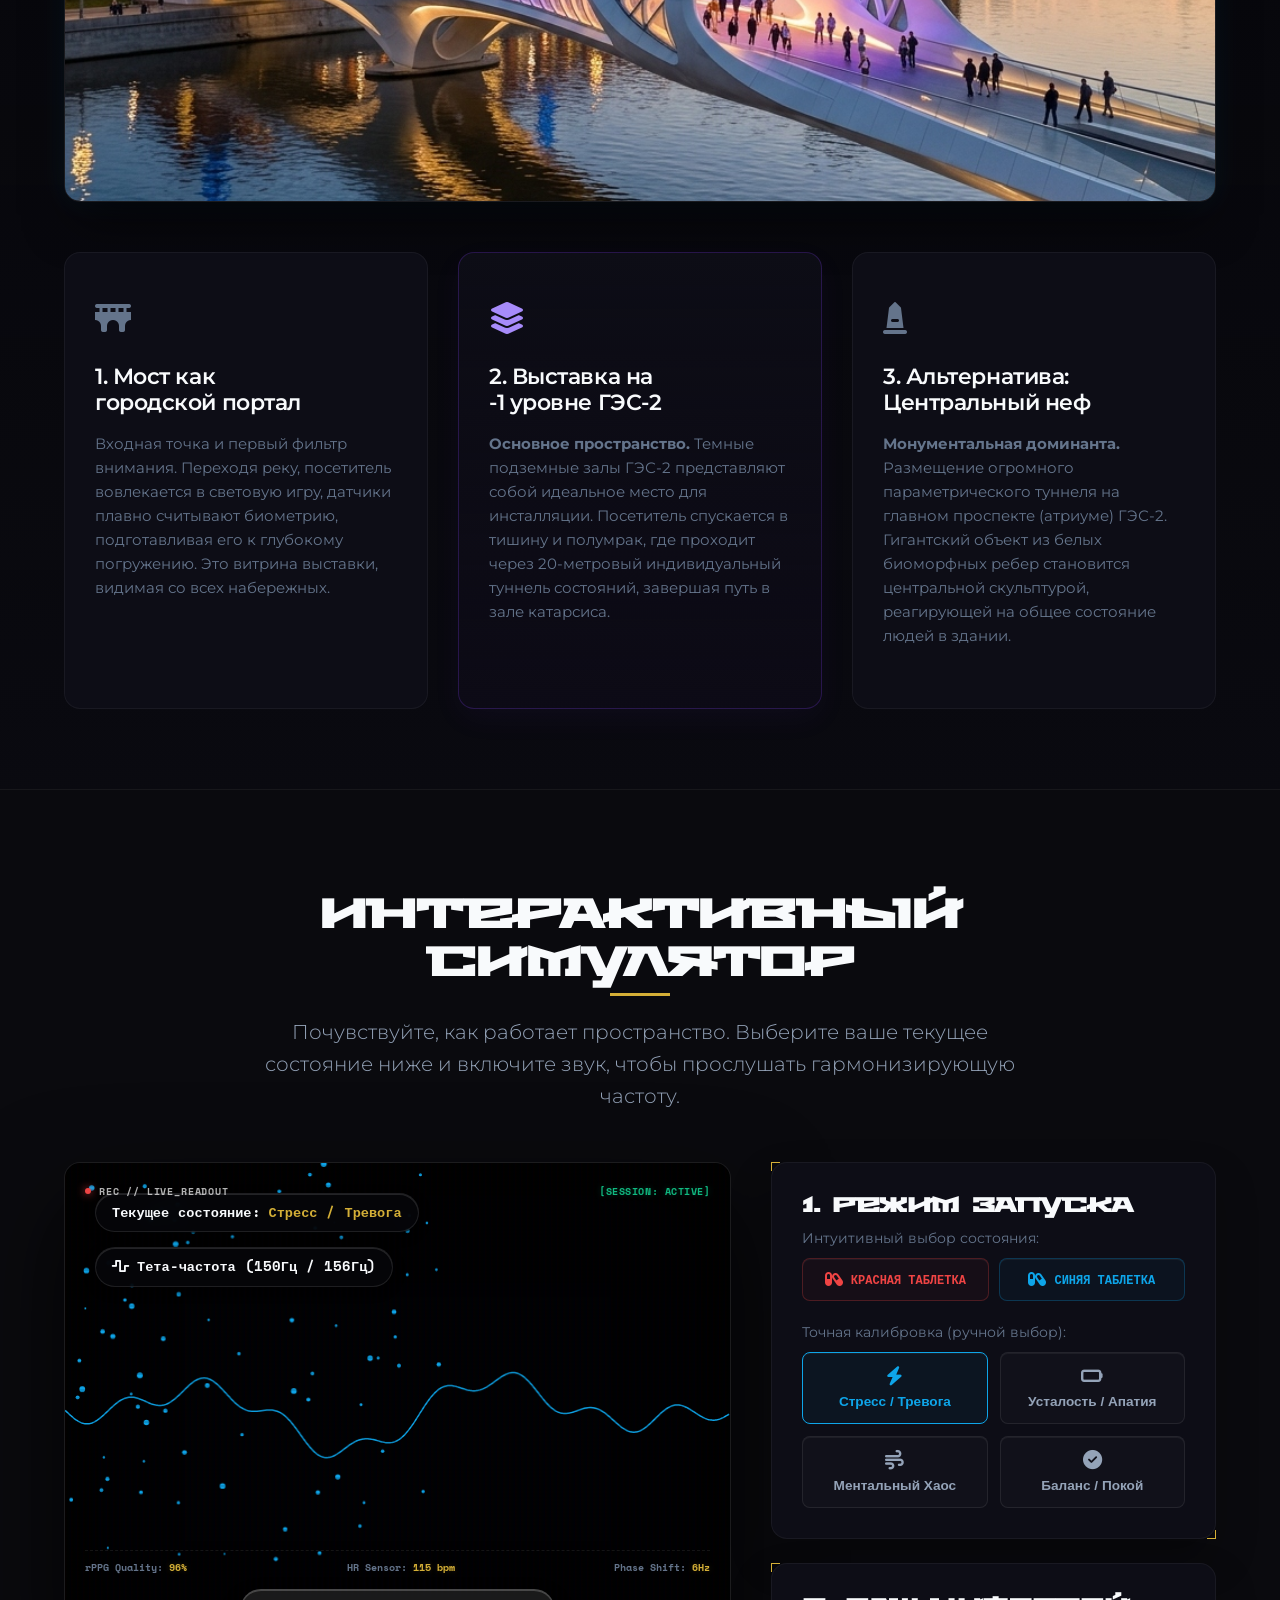
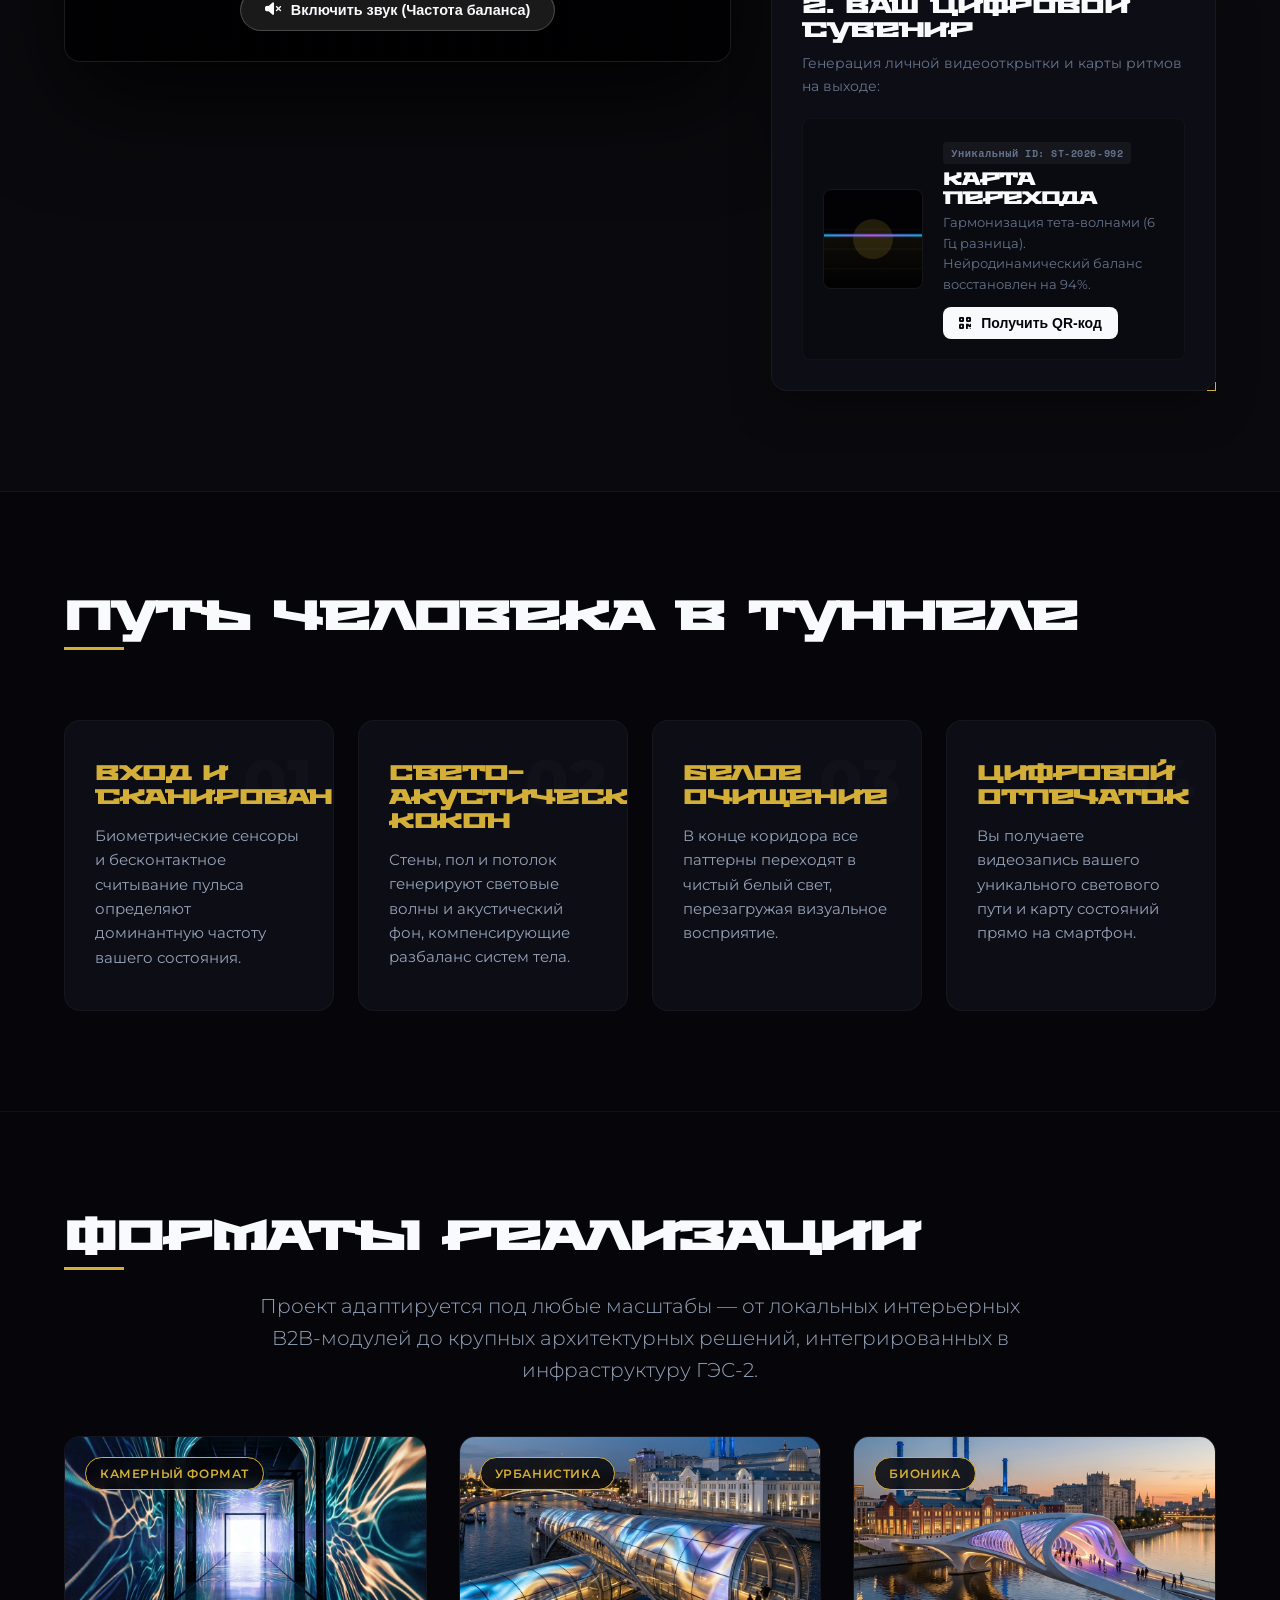
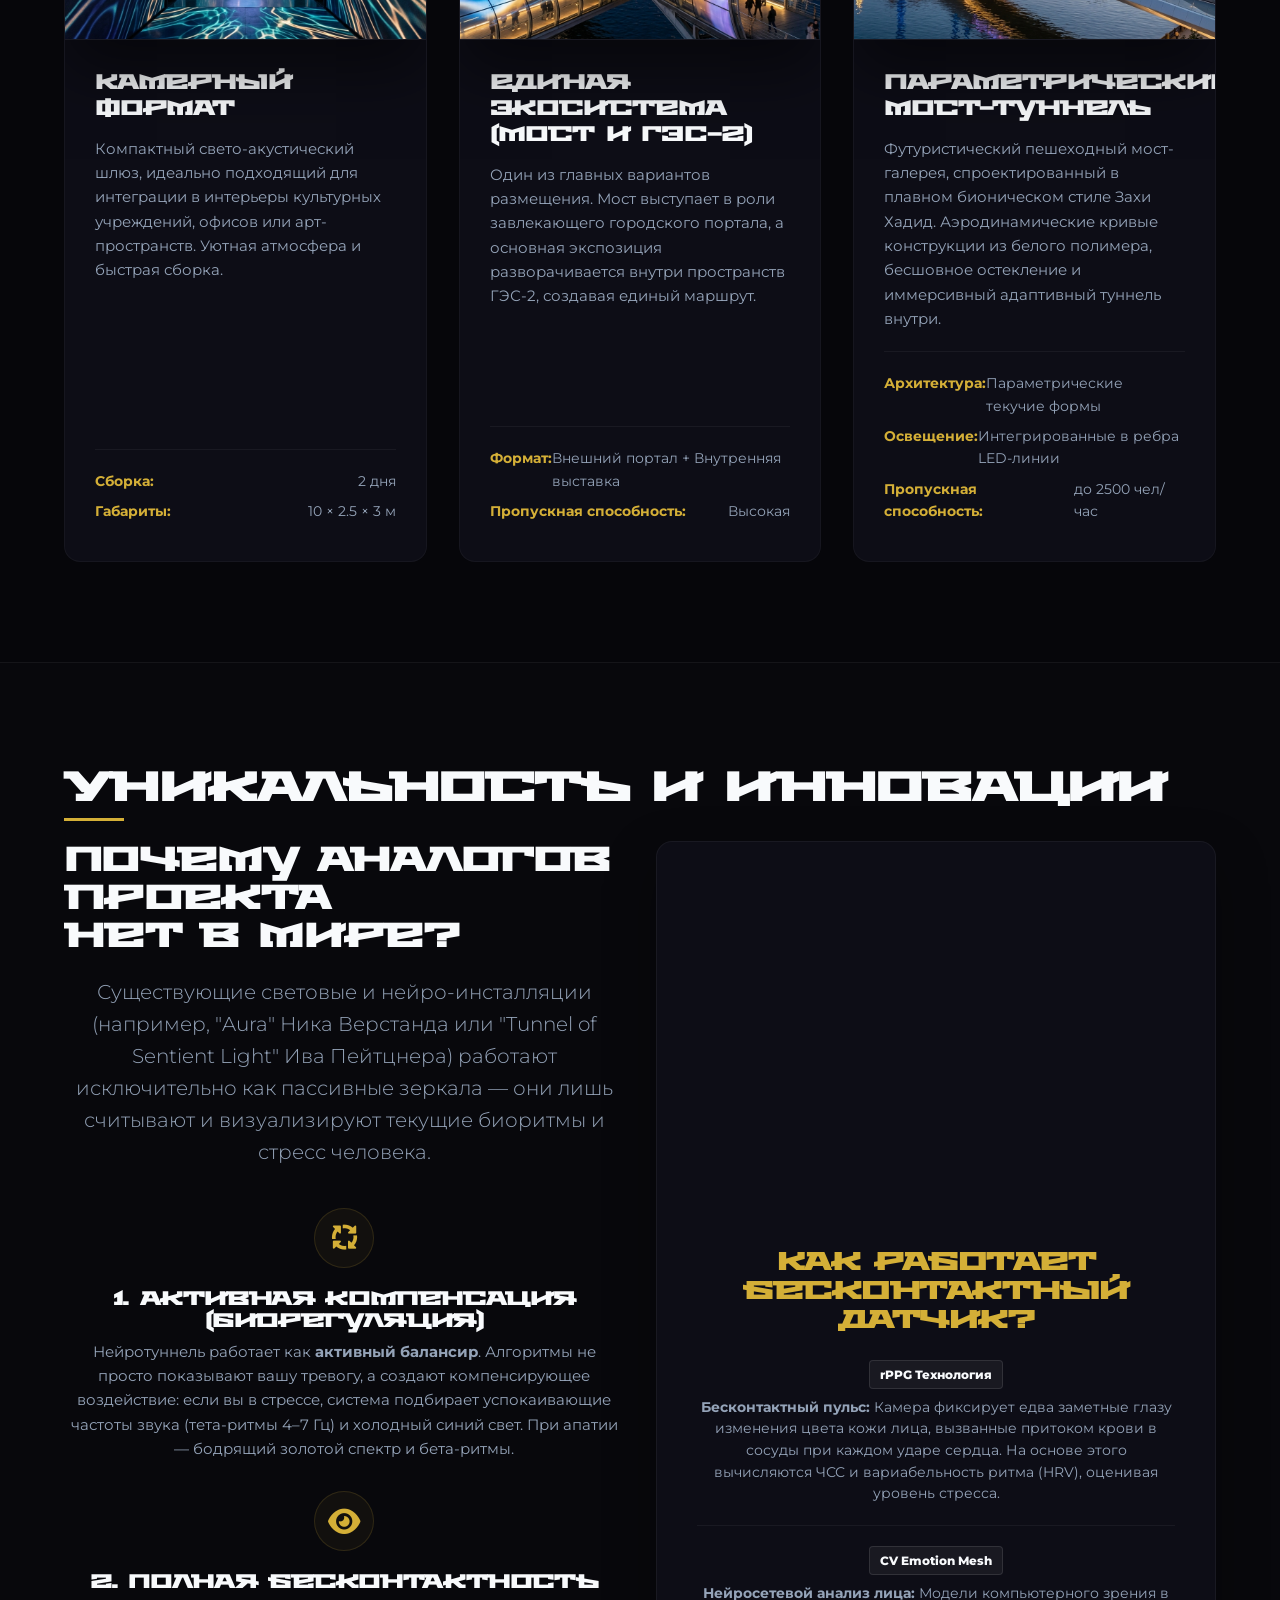
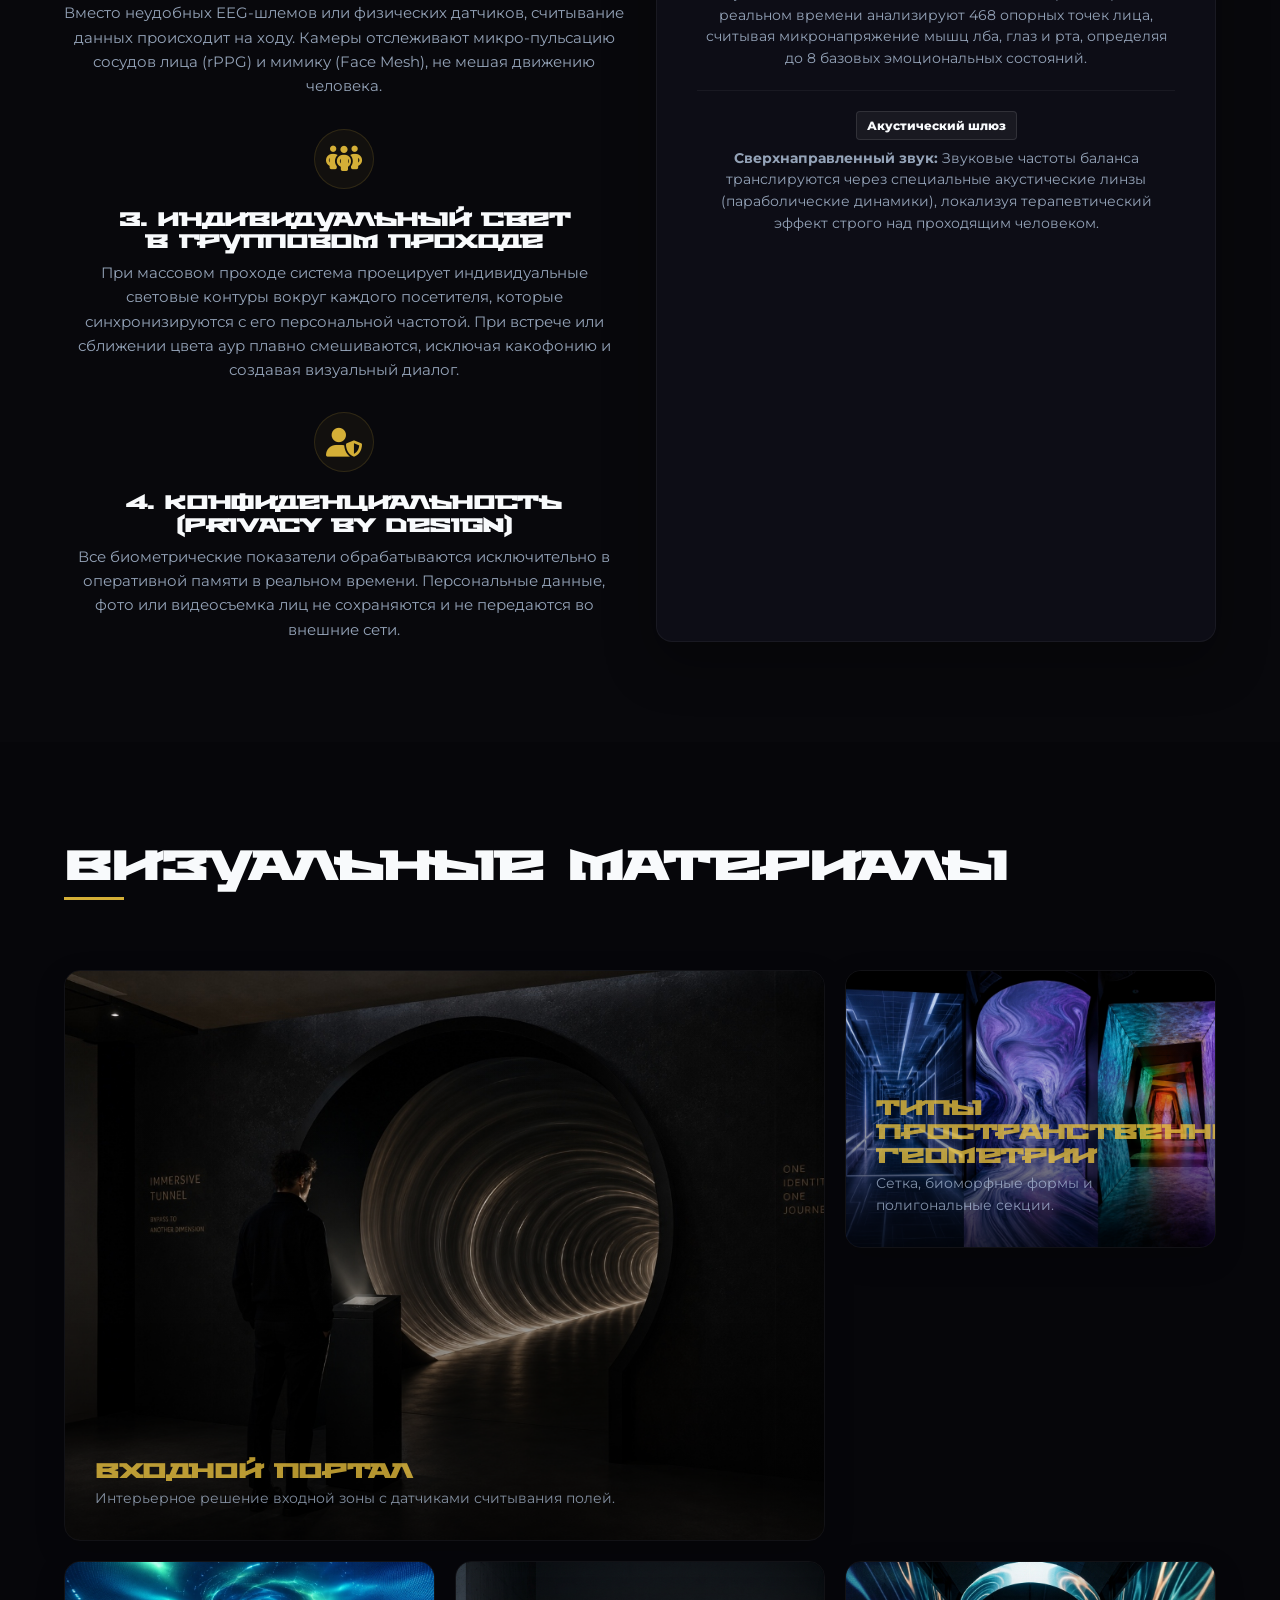
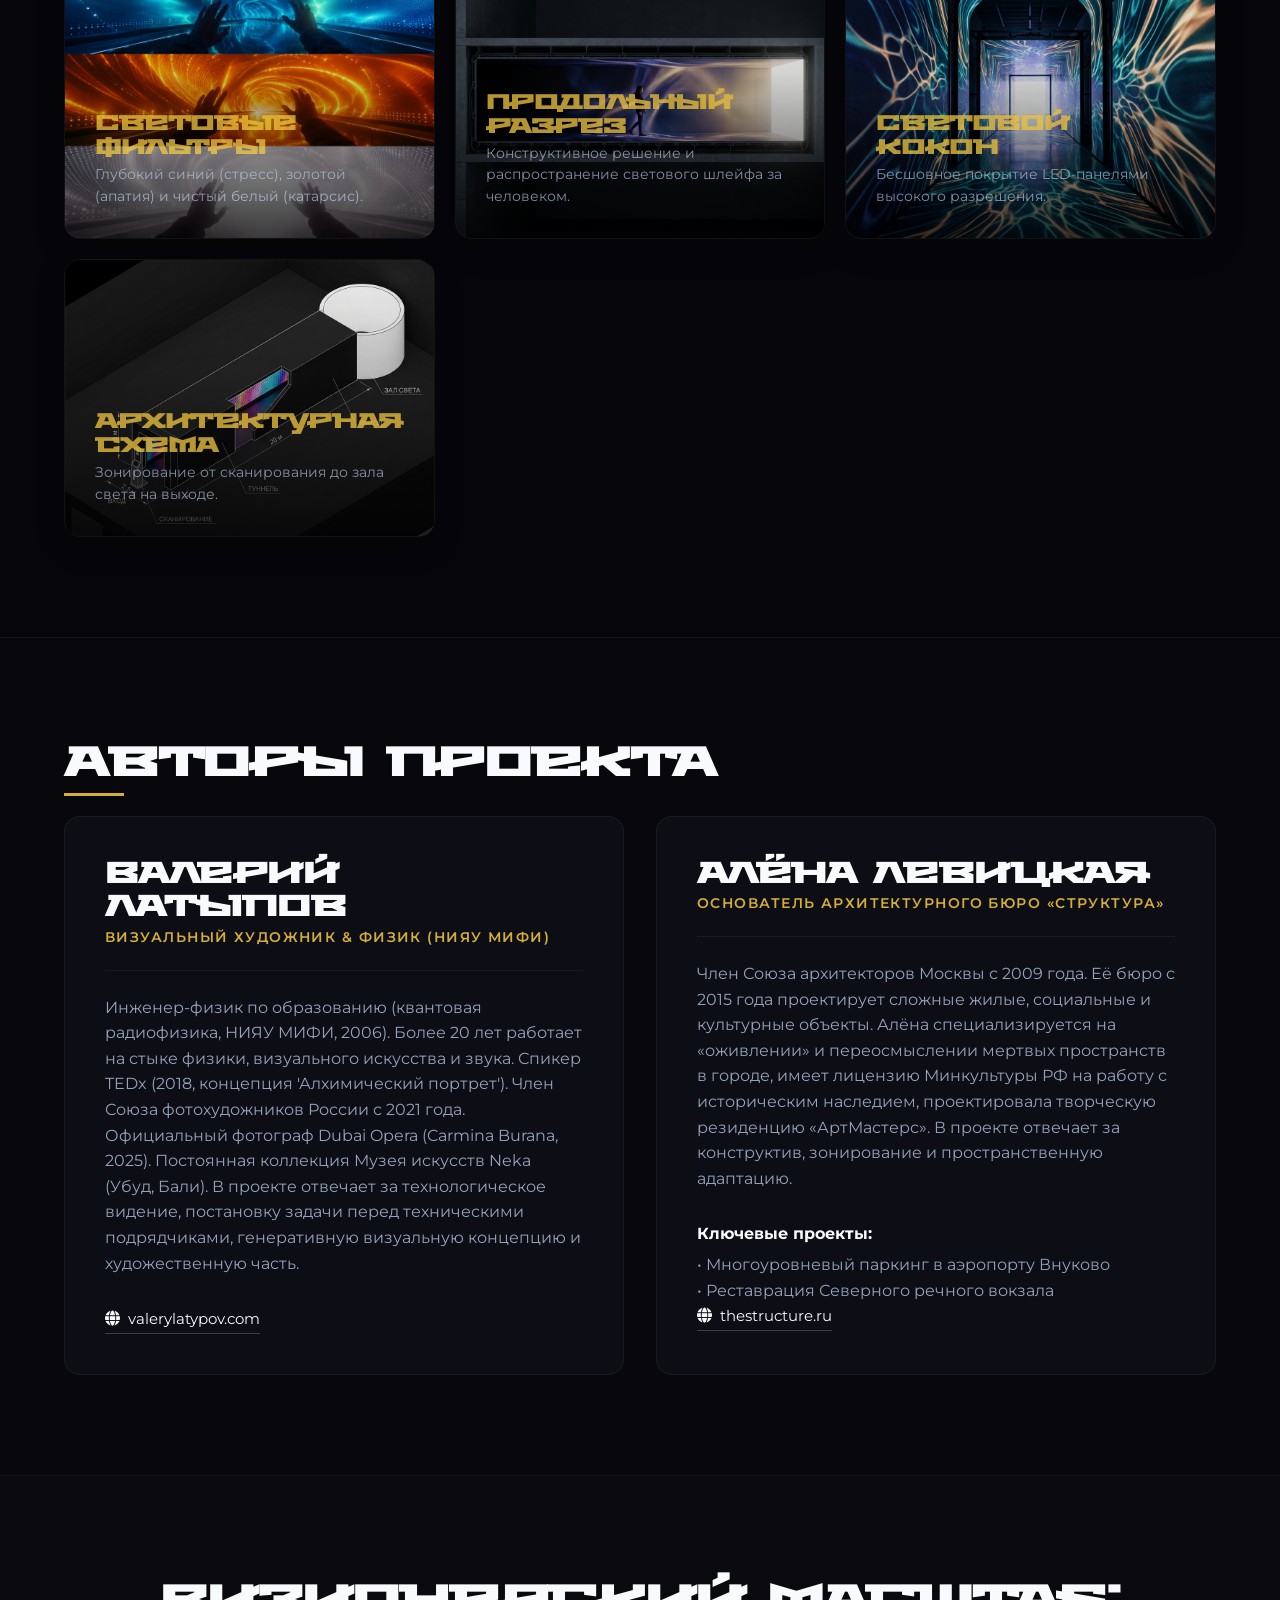
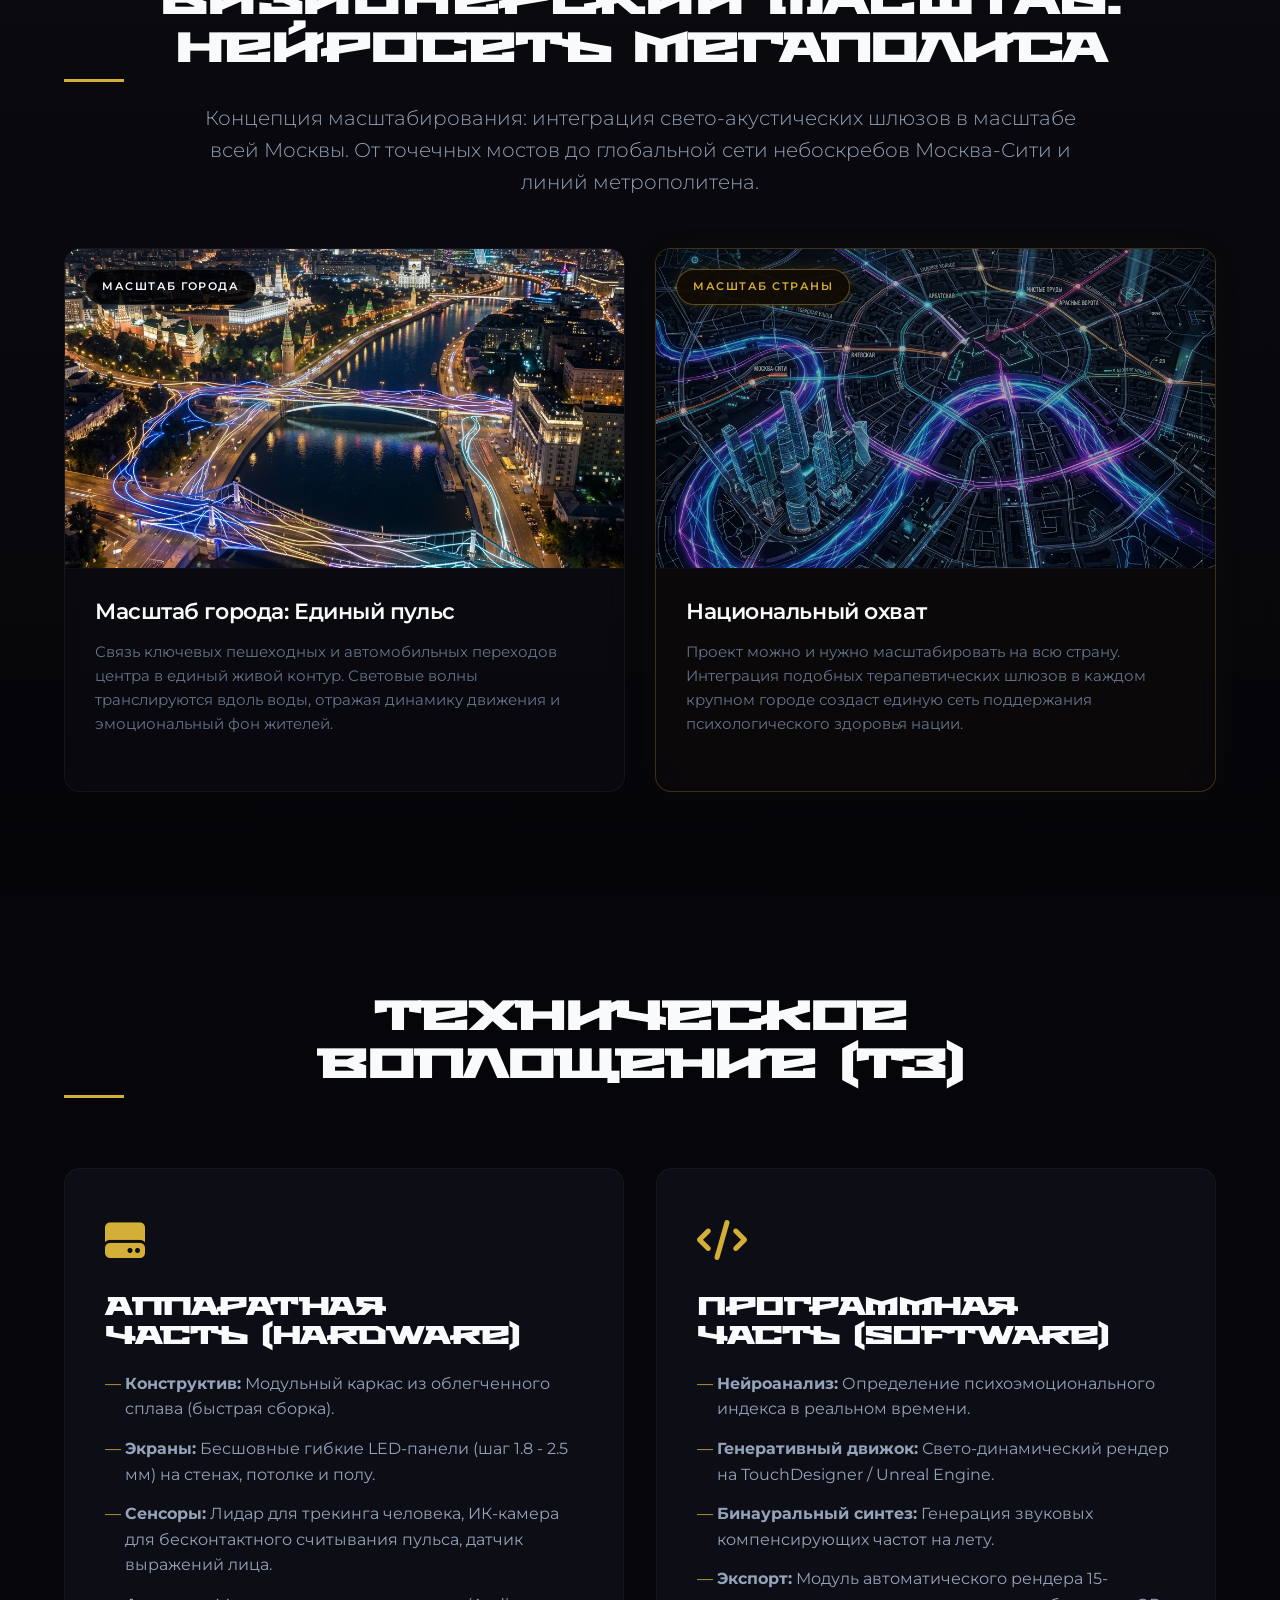
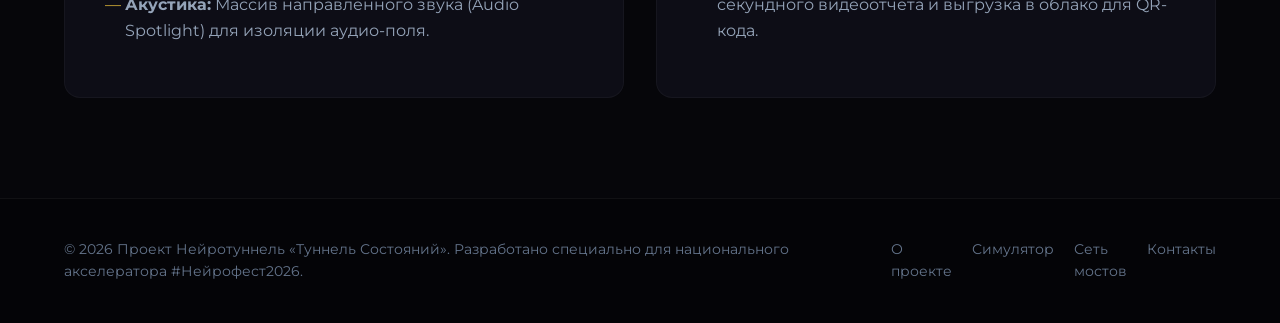
==== commit 1e1eda67: "feat: add English version of the website and RU/EN switcher" ====
--- a/index.html
+++ b/index.html
@@ -36,6 +36,7 @@
             <a href="#tech">ТЗ</a>
         </nav>
         <div class="cta-header">
+            <a href="index-en.html" class="lang-toggle-link">EN</a>
             <a href="#simulator" class="btn btn-outline">Начать сессию</a>
         </div>
     </header>
--- a/style.css
+++ b/style.css
@@ -1311,7 +1311,9 @@
 }
 
 .scale-info h3 {
-    font-size: 1.5rem;
+    font-size: 1.2rem;
+    line-height: 1.35;
+    letter-spacing: -0.01em;
     margin-bottom: 15px;
     color: var(--text-primary);
 }
@@ -2289,3 +2291,34 @@
     color: #0ea5e9 !important;
     background-color: rgba(14, 165, 233, 0.12) !important;
 }
+
+/* Language Switcher Styles */
+.cta-header {
+    display: flex;
+    align-items: center;
+    gap: 15px;
+}
+
+.lang-toggle-link {
+    display: inline-flex;
+    align-items: center;
+    justify-content: center;
+    padding: 6px 12px;
+    font-size: 0.85rem;
+    font-weight: 600;
+    color: var(--text-secondary);
+    border: 1px solid rgba(255, 255, 255, 0.12);
+    border-radius: var(--border-radius-sm);
+    text-decoration: none;
+    letter-spacing: 0.05em;
+    transition: all 0.3s ease;
+    background-color: rgba(255, 255, 255, 0.02);
+}
+
+.lang-toggle-link:hover {
+    color: var(--accent) !important;
+    border-color: var(--accent) !important;
+    background-color: rgba(74, 158, 255, 0.08) !important;
+    box-shadow: 0 0 15px rgba(74, 158, 255, 0.15);
+}
+
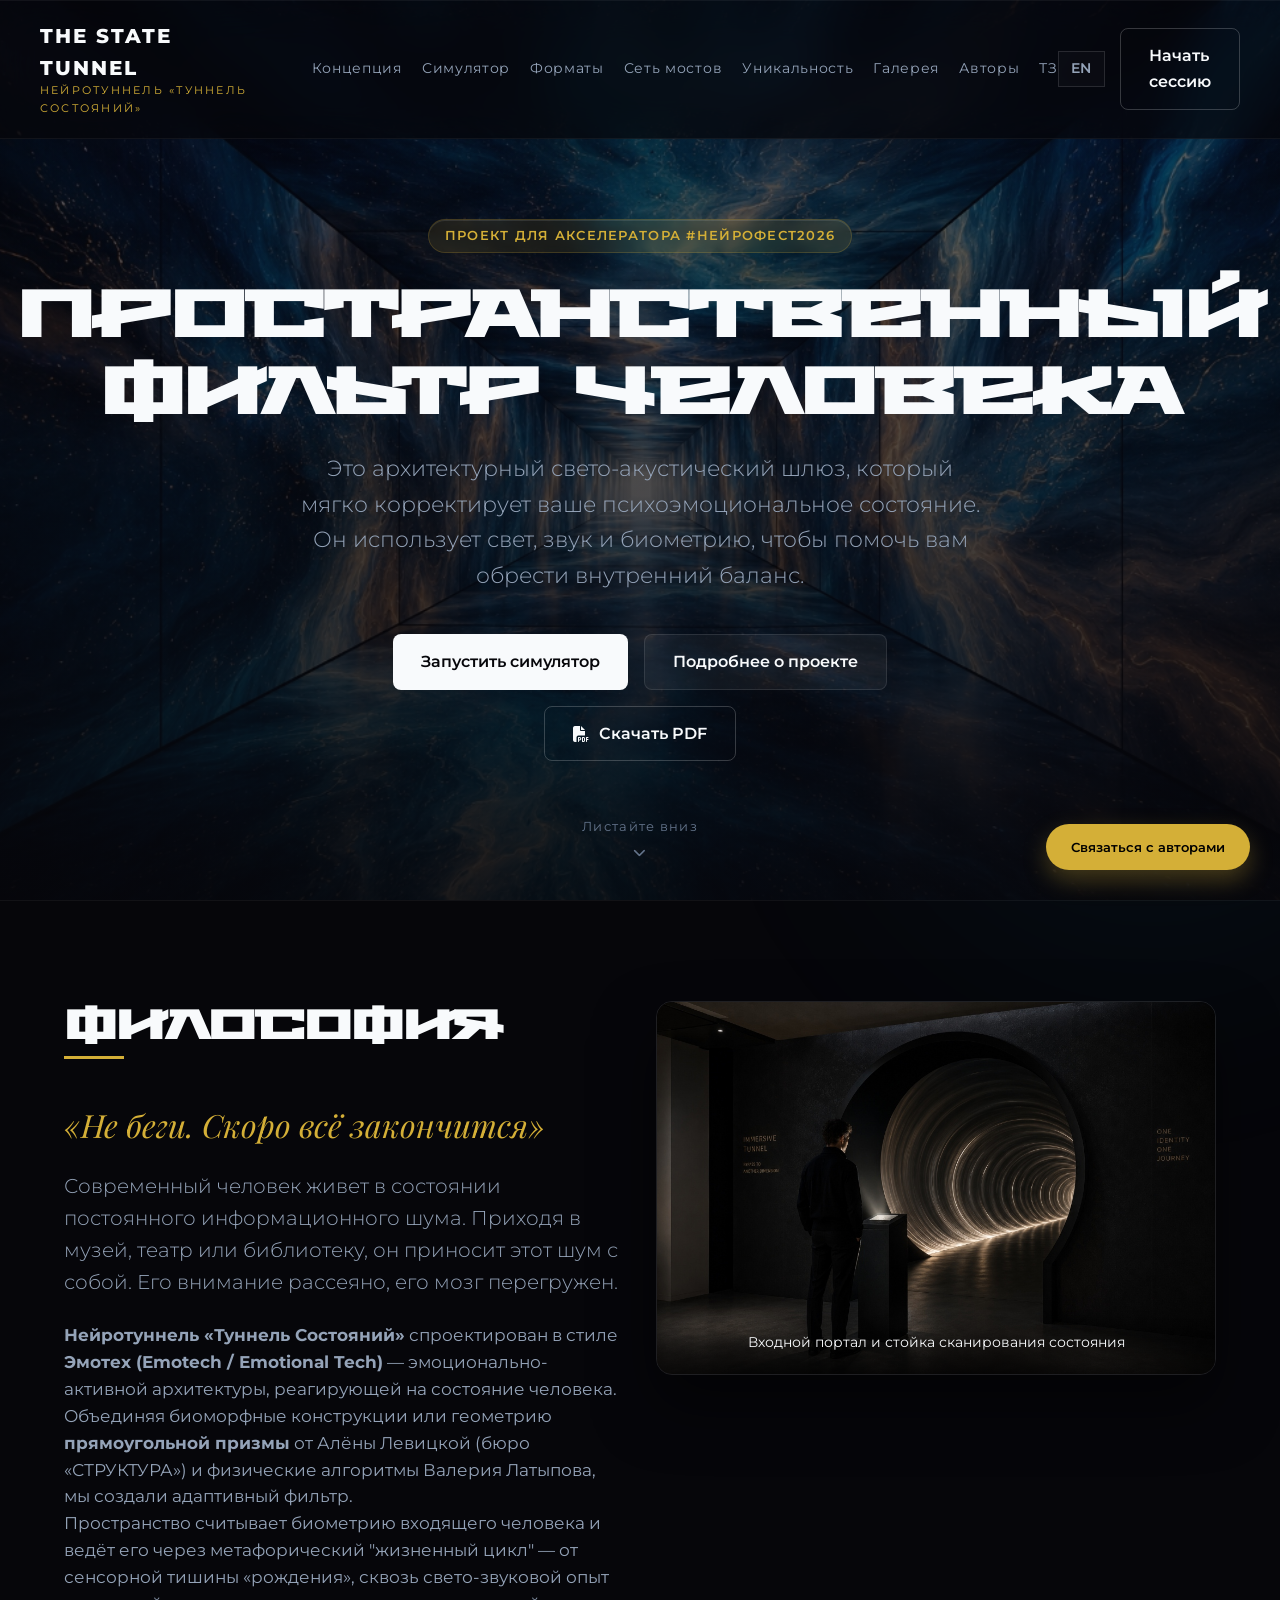
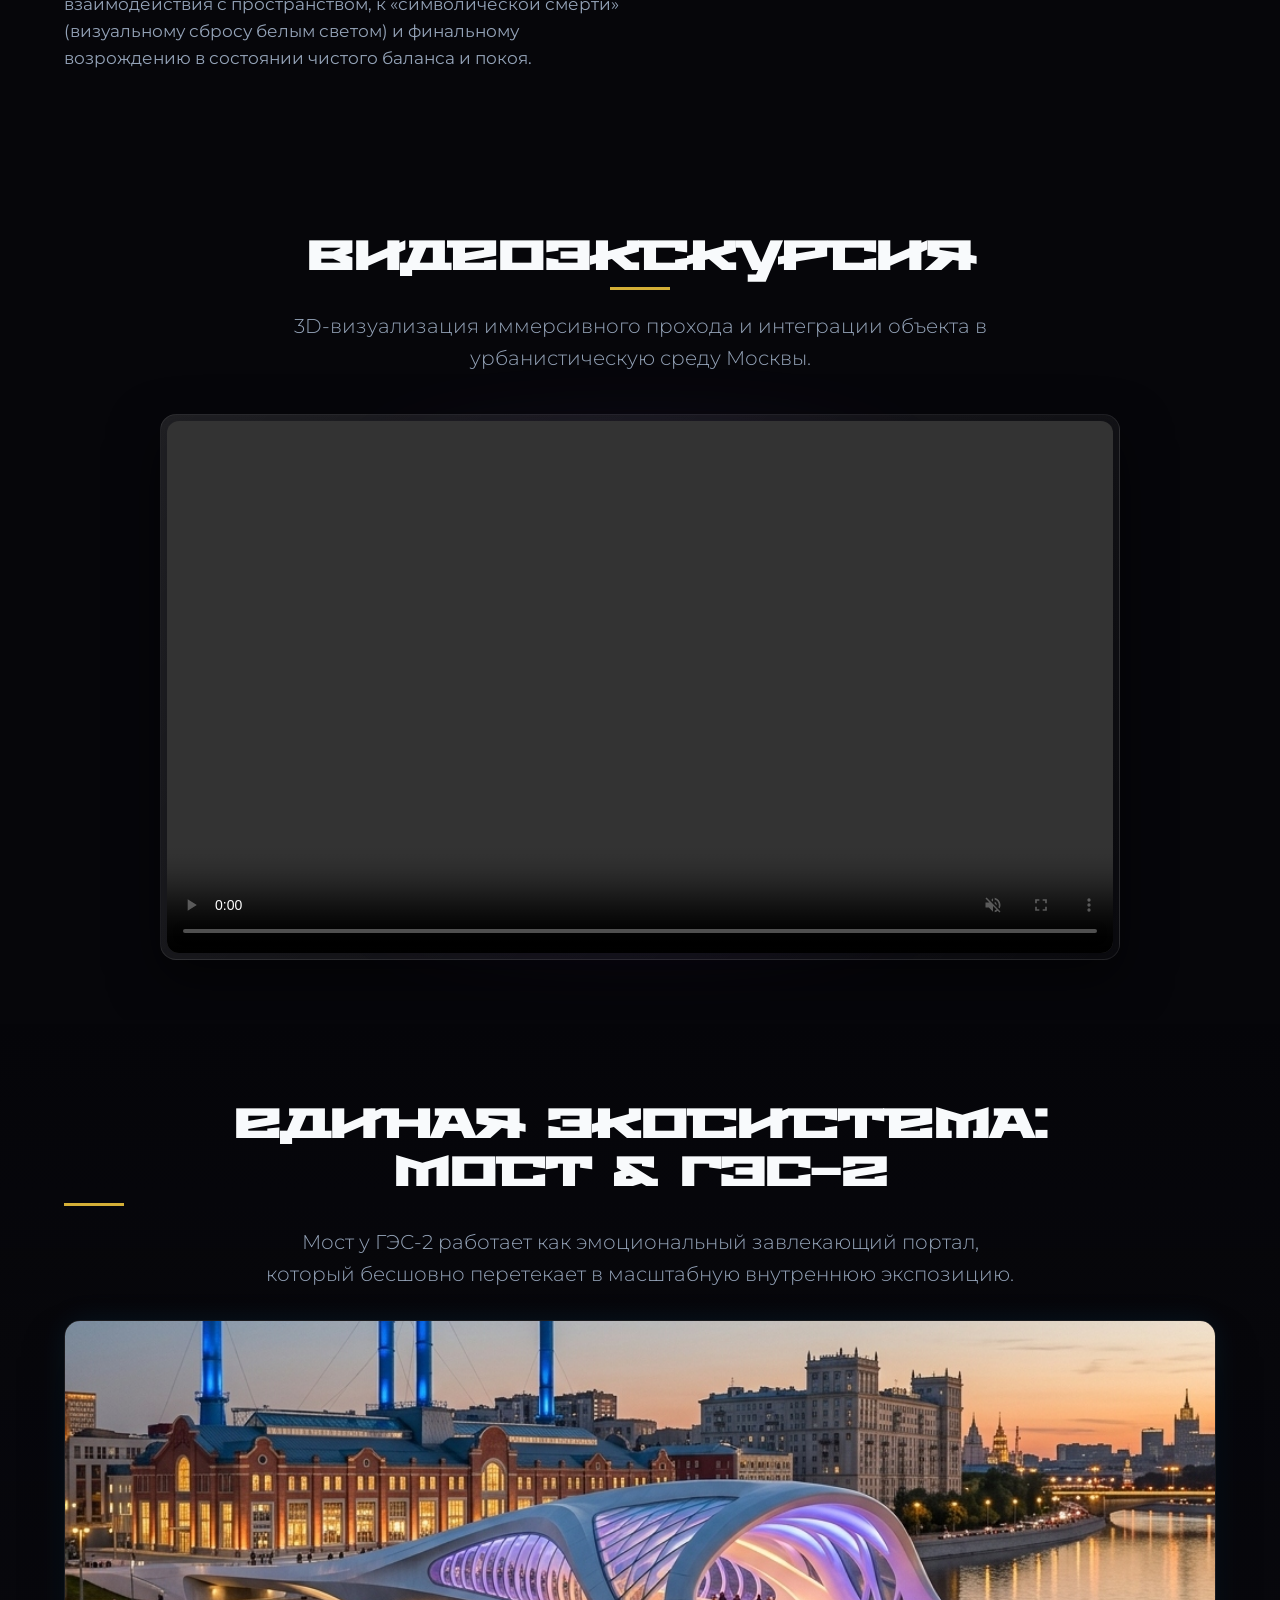
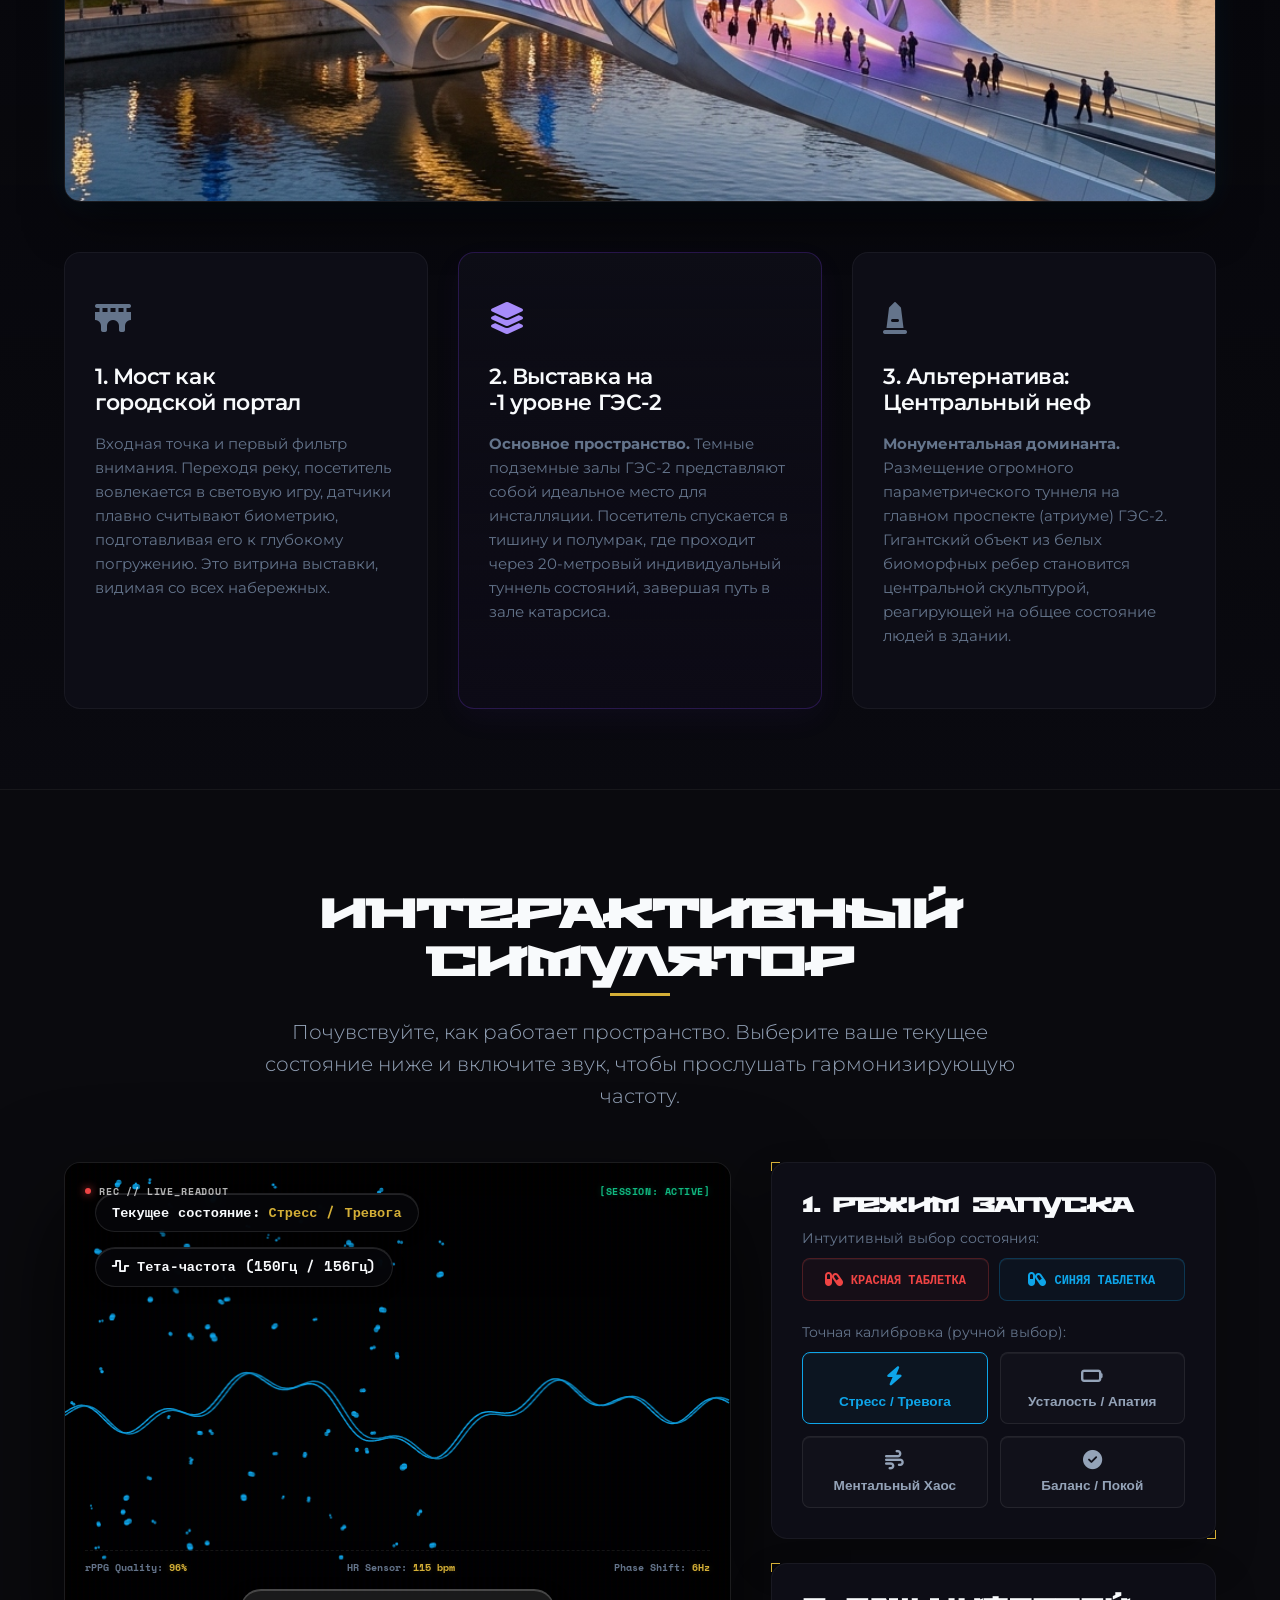
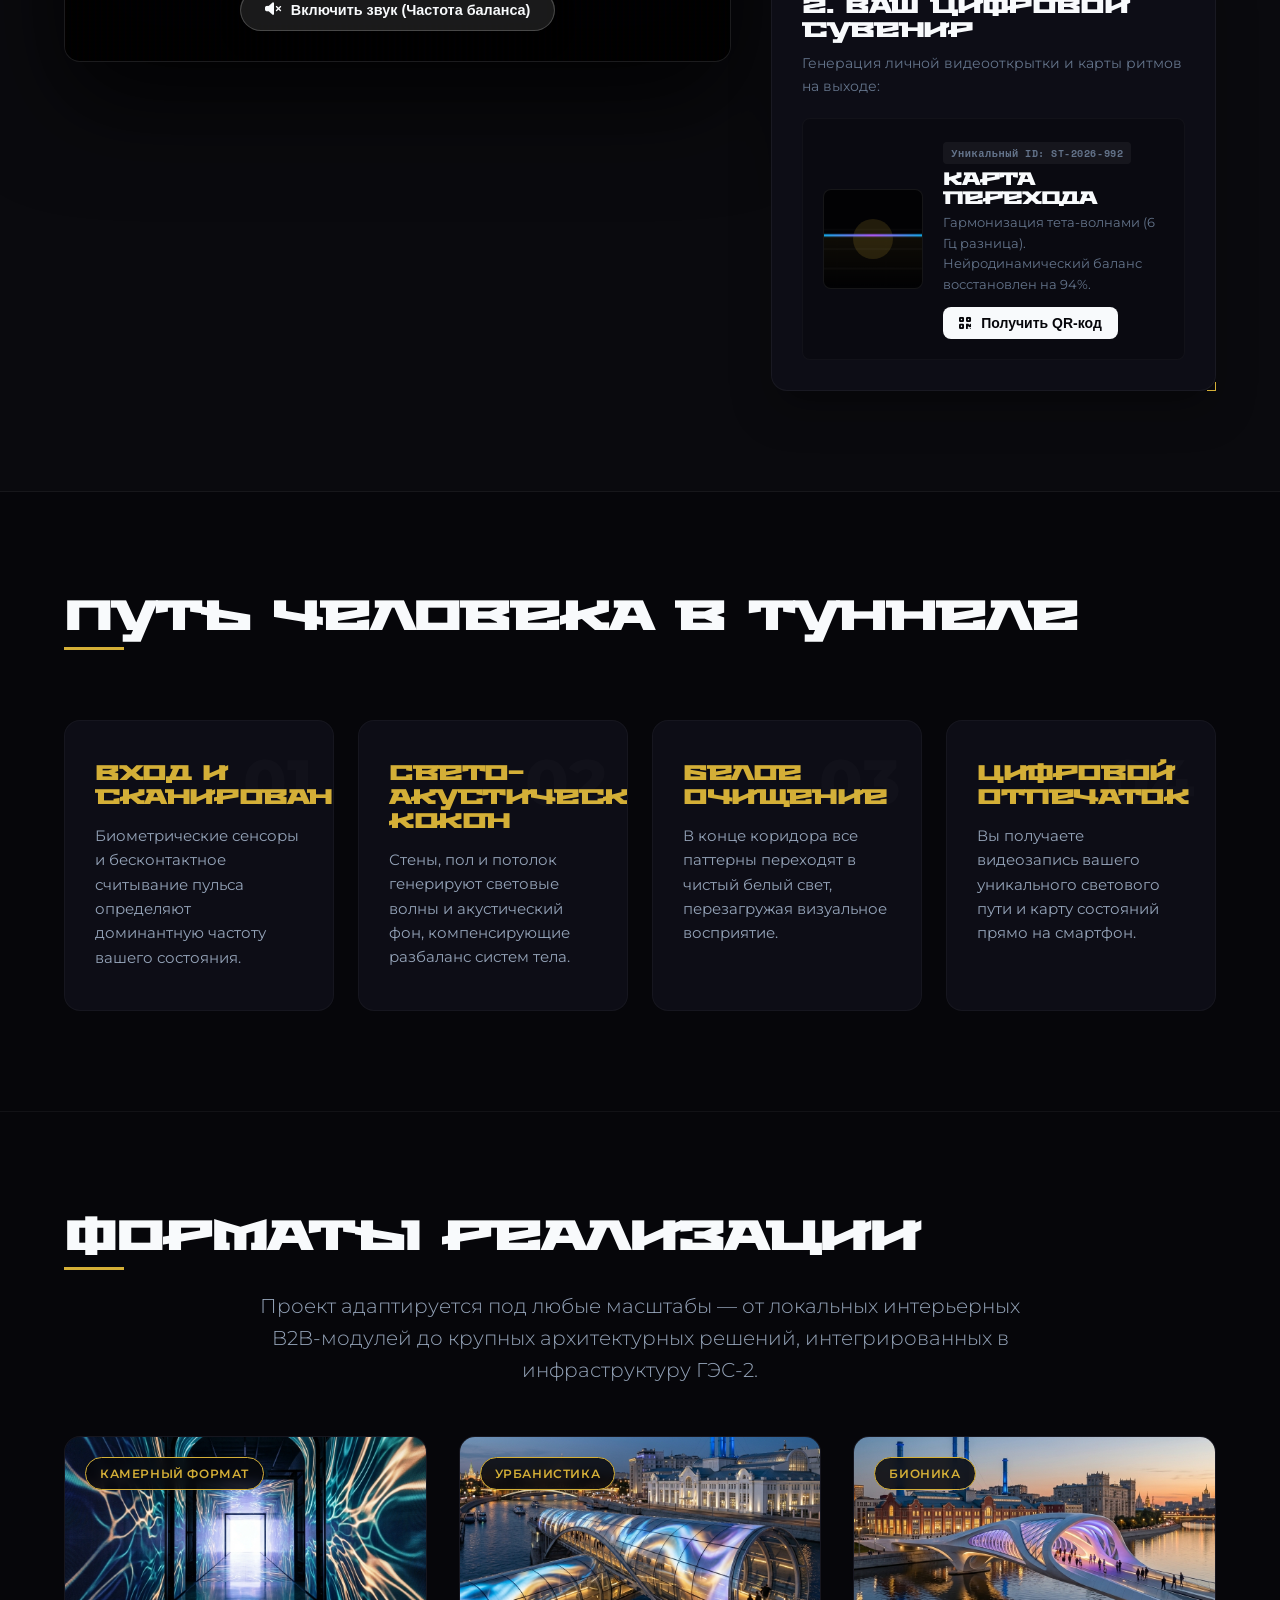
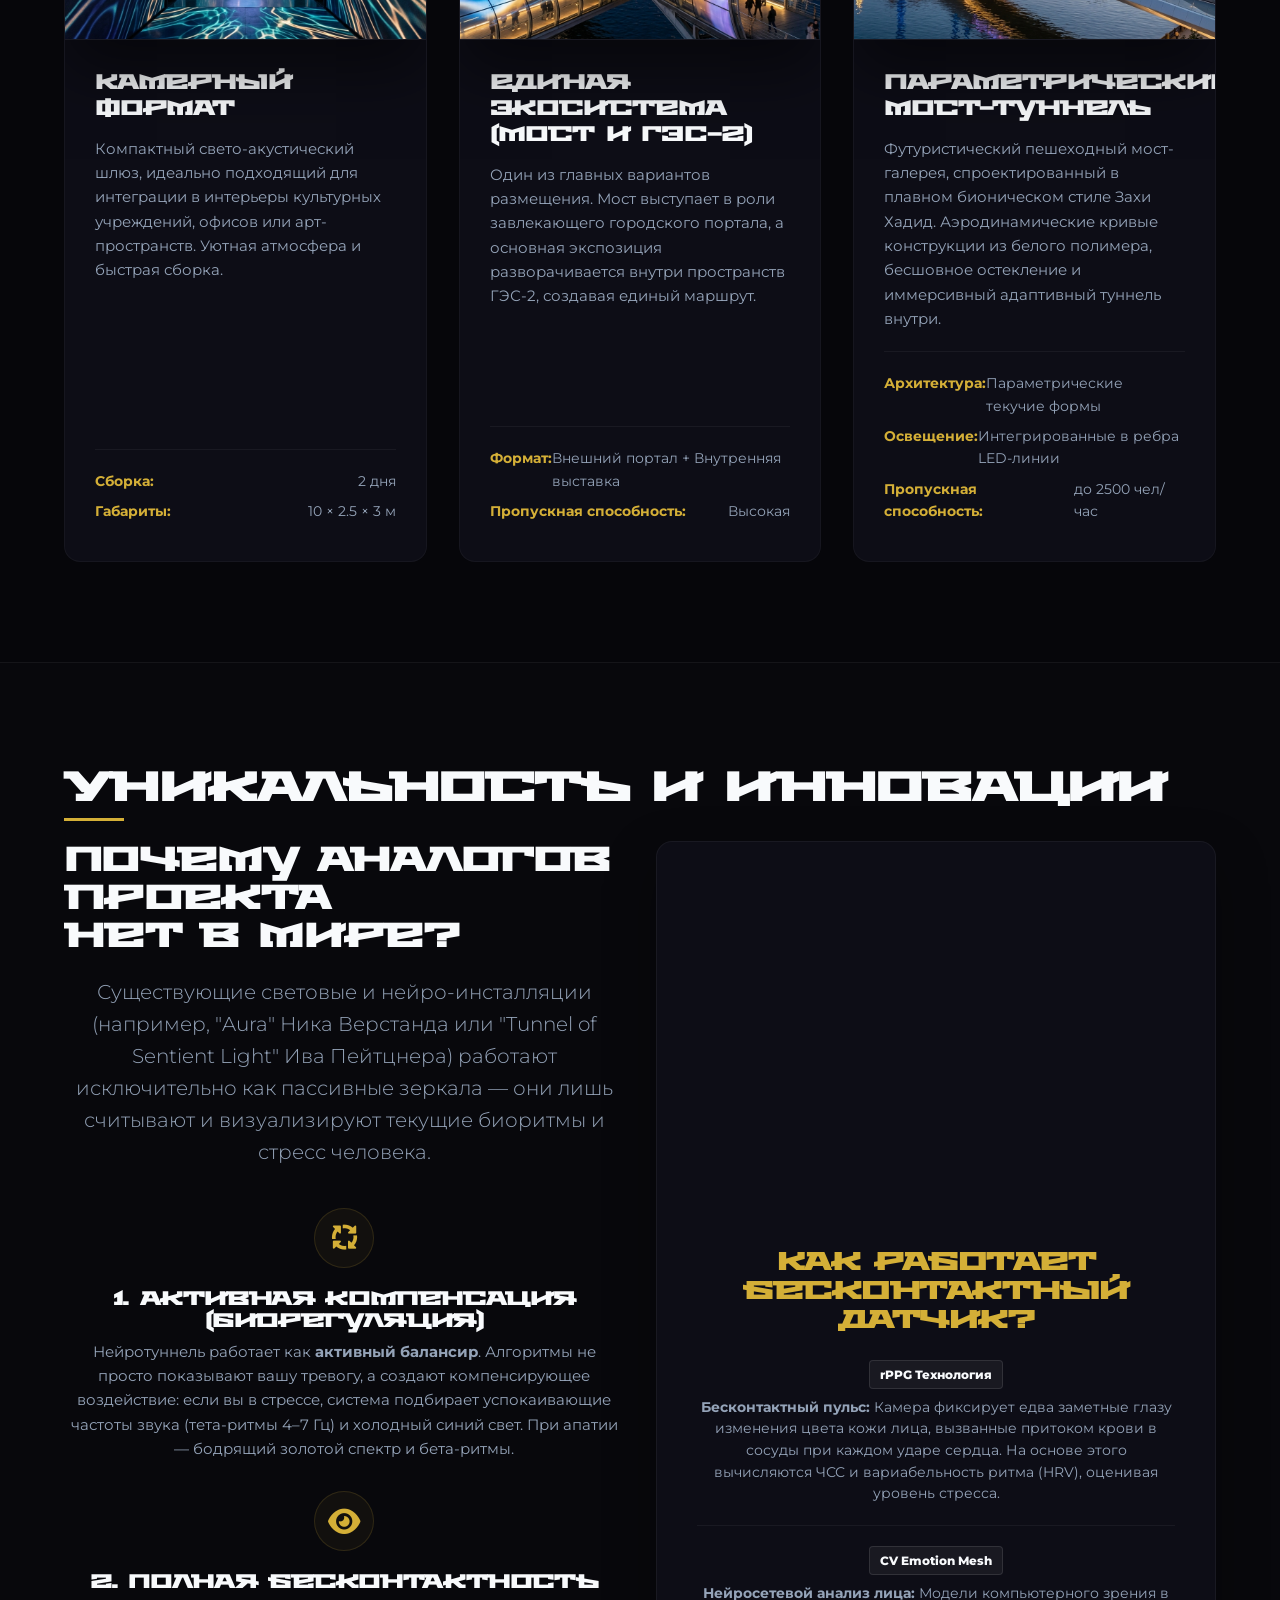
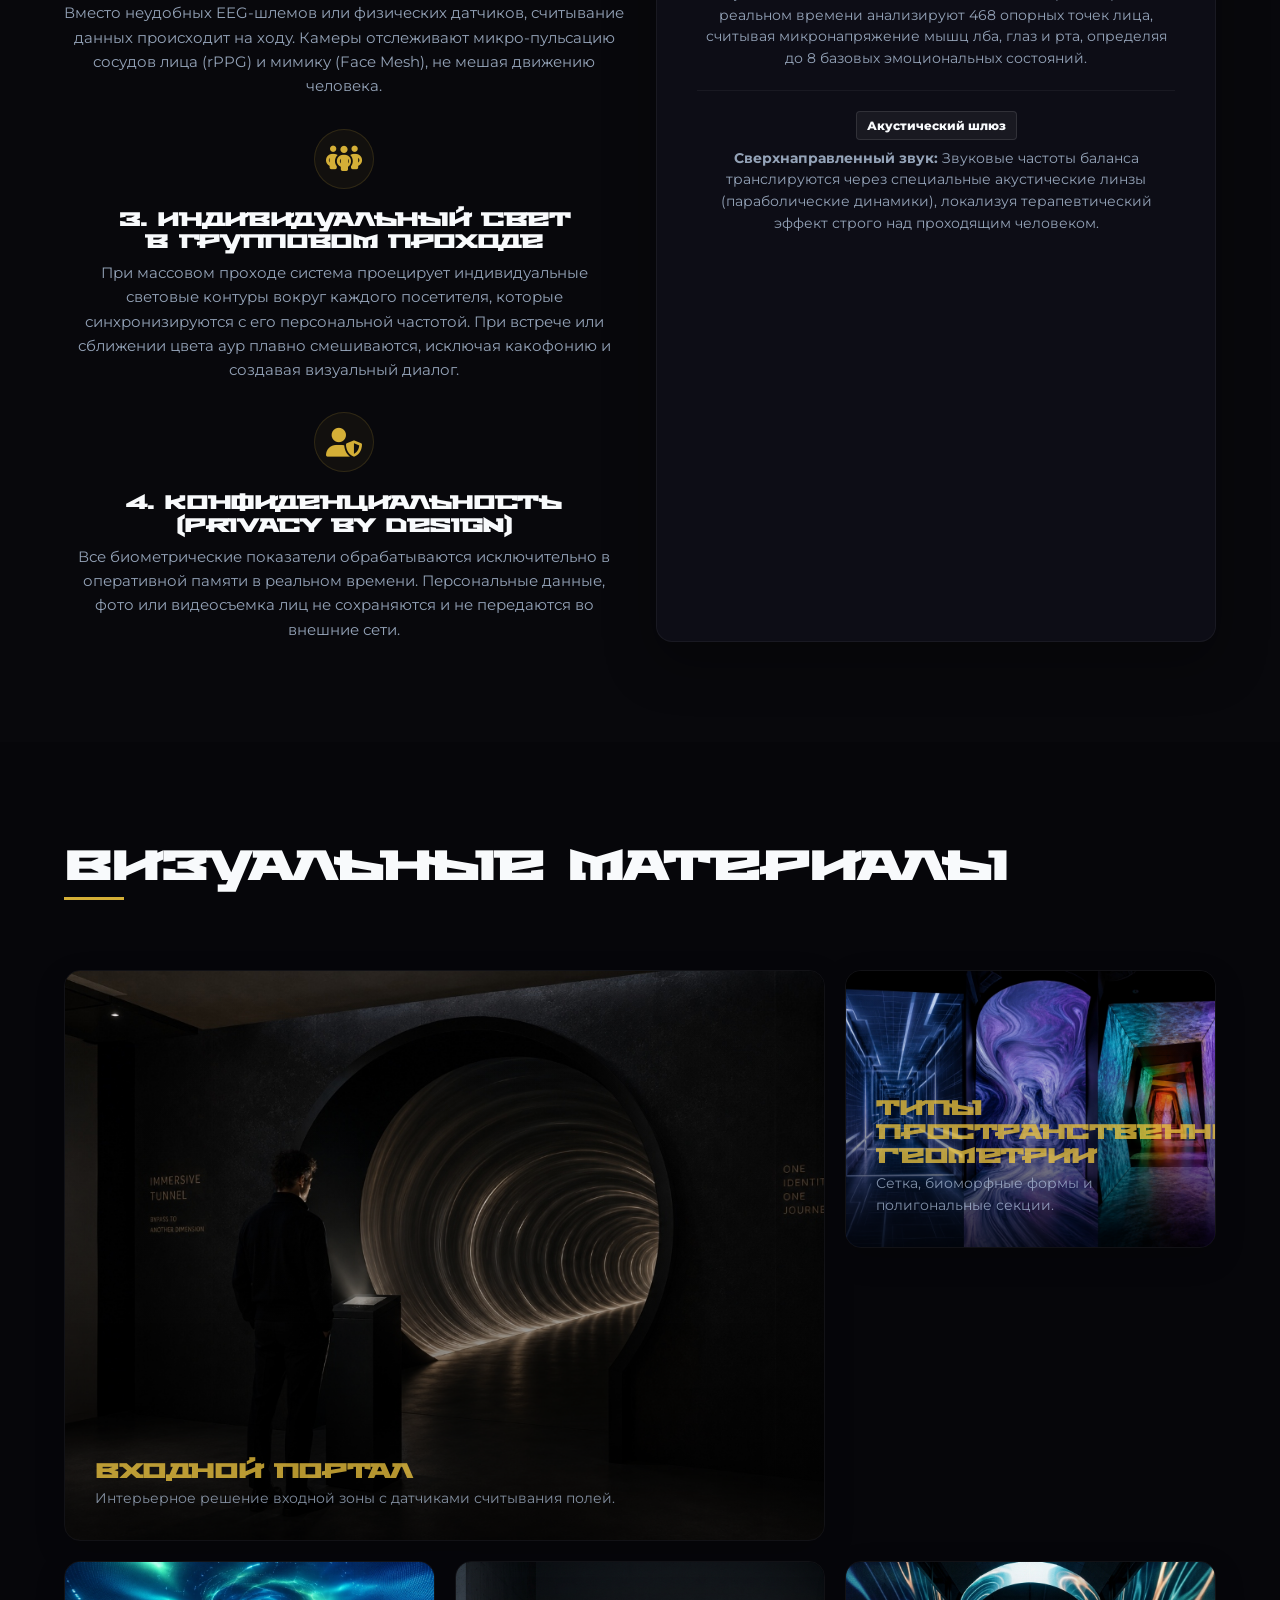
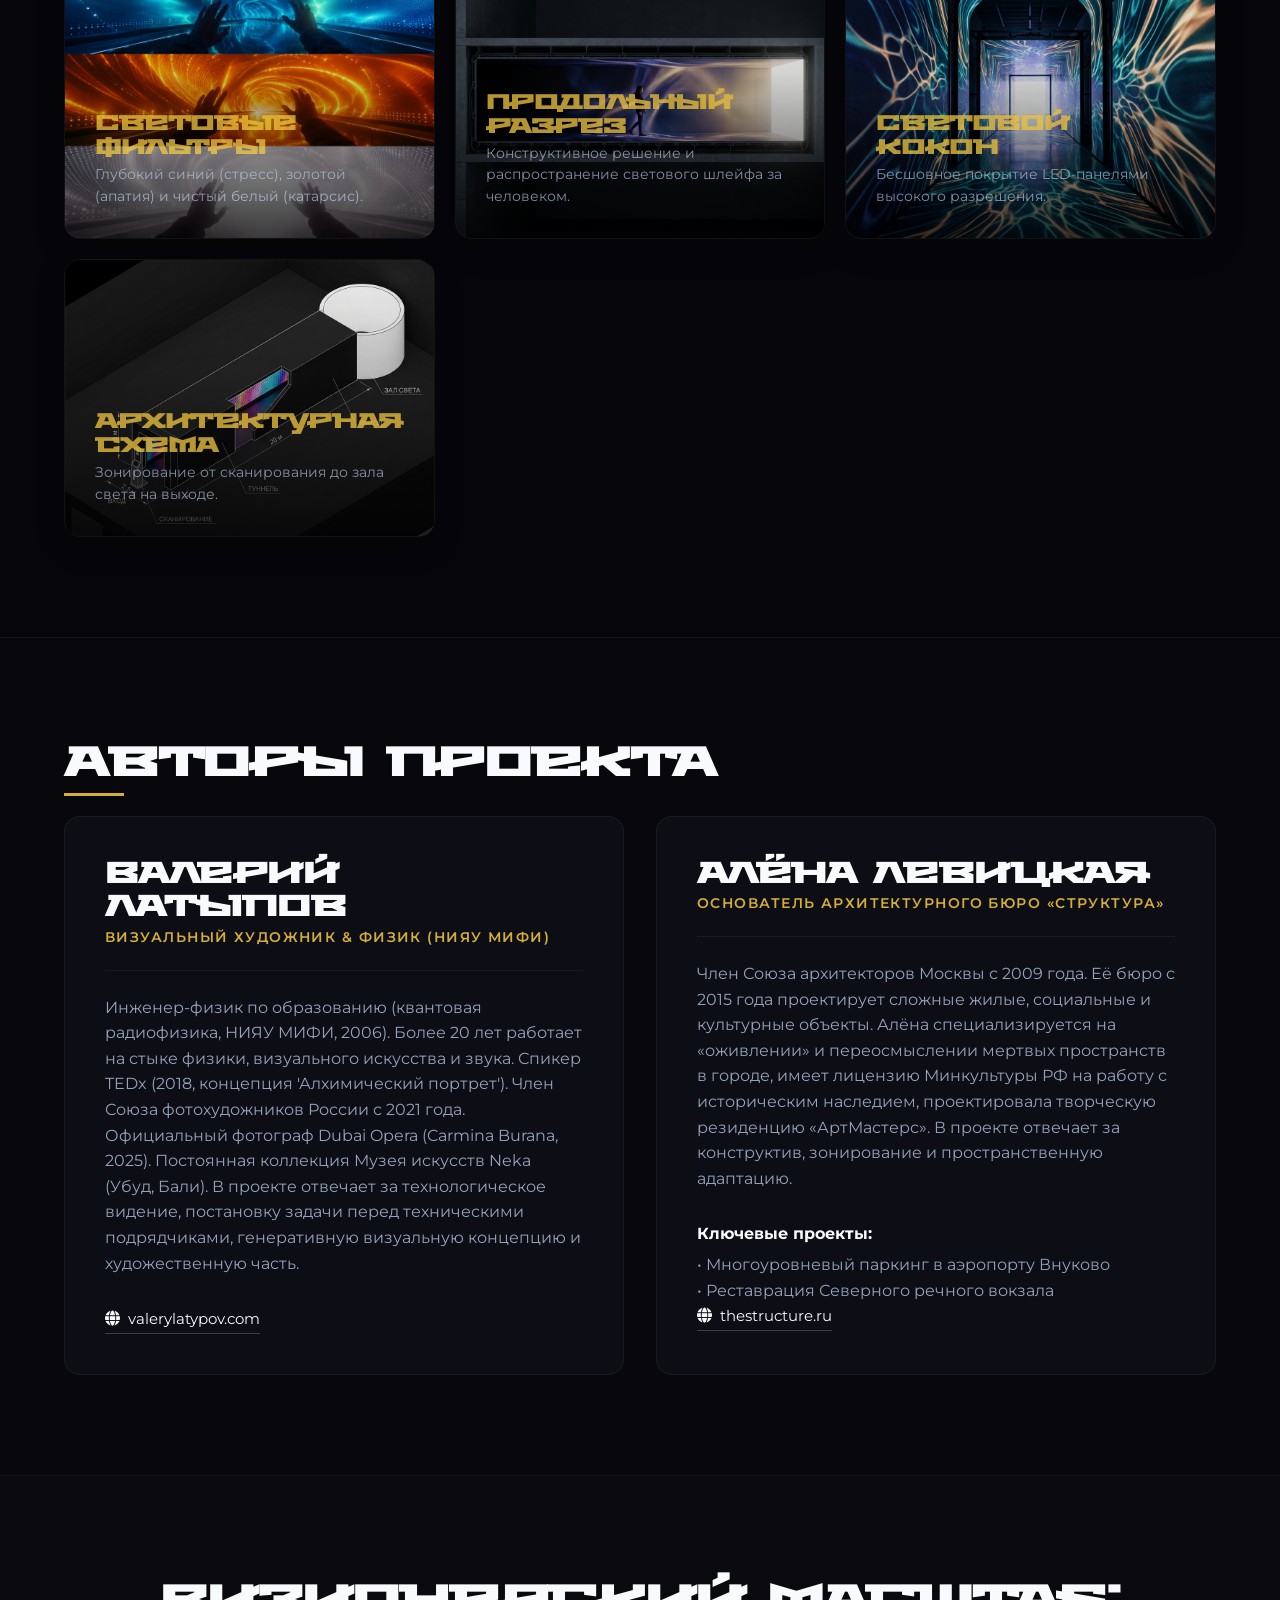
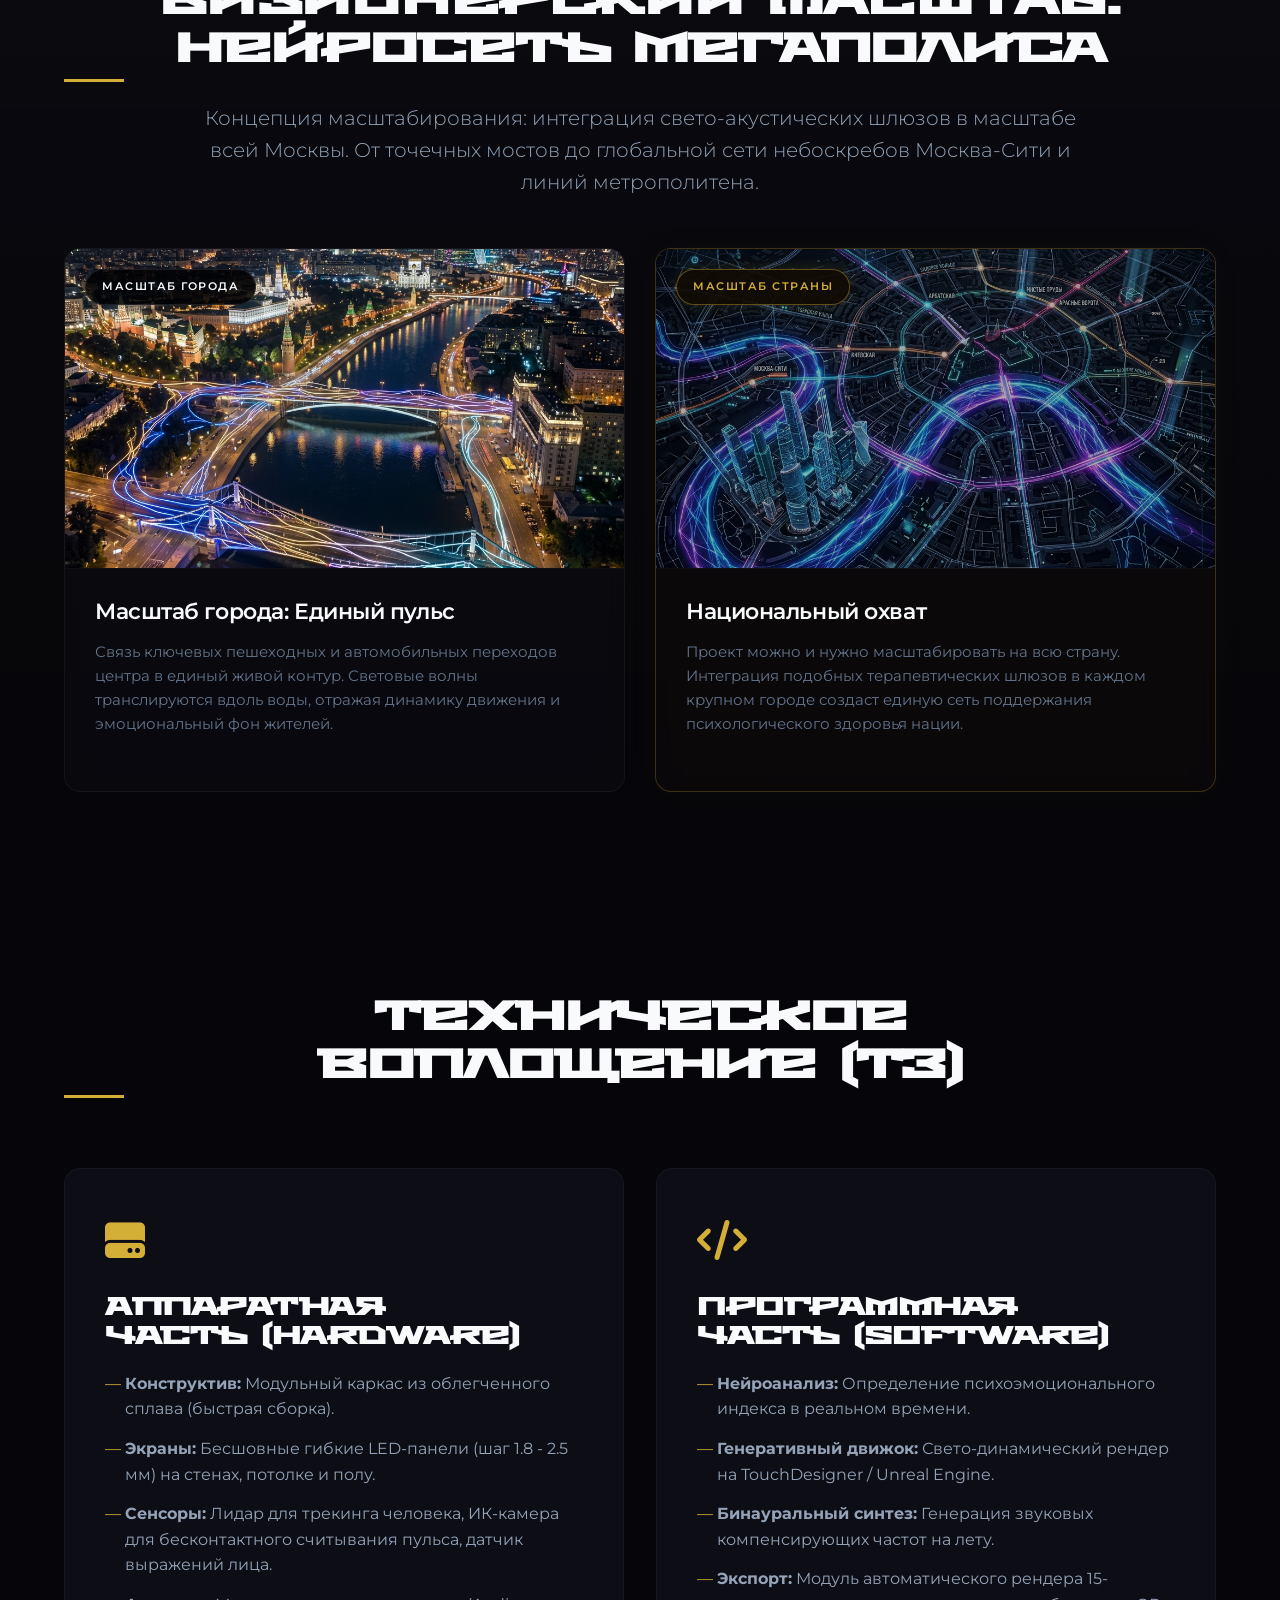
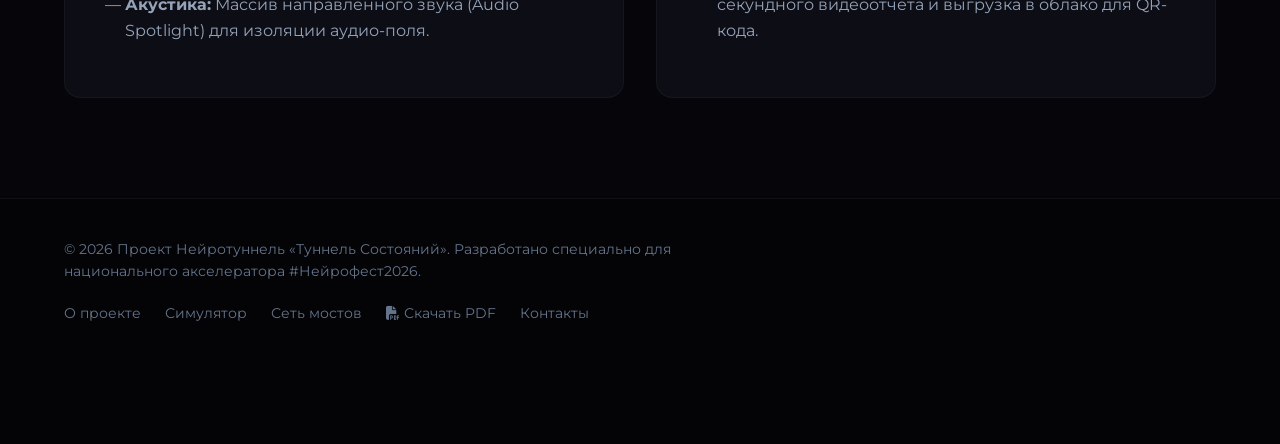
==== commit 4588f8ee: "feat: add English and Russian pitch deck PDFs and download buttons" ====
--- a/index.html
+++ b/index.html
@@ -50,6 +50,7 @@
             <div class="hero-actions reveal-init stagger-5">
                 <a href="#simulator" class="btn btn-primary">Запустить симулятор</a>
                 <a href="#concept" class="btn btn-secondary">Подробнее о проекте</a>
+                <a href="Neirotunnel_thestr_RU.pdf" target="_blank" class="btn btn-outline"><i class="fa-solid fa-file-pdf"></i> Скачать PDF</a>
             </div>
         </div>
         <div class="hero-bg-visual">
@@ -549,6 +550,7 @@
                     <a href="#concept">О проекте</a>
                     <a href="#simulator">Симулятор</a>
                     <a href="#city-network">Сеть мостов</a>
+                    <a href="Neirotunnel_thestr_RU.pdf" target="_blank"><i class="fa-solid fa-file-pdf"></i> Скачать PDF</a>
                     <a href="#team">Контакты</a>
                 </div>
             </div>
--- a/style.css
+++ b/style.css
@@ -278,20 +278,25 @@
 
 .nav {
     display: none;
-    gap: 30px;
+    gap: 20px;
 }
 
 @media (min-width: 1024px) {
     .nav {
         display: flex;
+        align-items: center;
+        margin-left: 50px;
+        margin-right: auto;
     }
 }
 
 .nav a {
-    font-size: 0.95rem;
+    font-size: 0.85rem;
     font-weight: 400;
     letter-spacing: 0.05em;
     color: var(--text-secondary);
+    white-space: nowrap;
+    transition: color 0.3s ease;
 }
 
 .nav a:hover {
@@ -1091,7 +1096,7 @@
 
 /* Footer */
 .footer {
-    padding: 40px 0;
+    padding: 40px 0 120px 0;
     border-top: 1px solid rgba(255, 255, 255, 0.05);
     background-color: #040407;
 }
@@ -1108,23 +1113,37 @@
 @media (min-width: 768px) {
     .footer-content {
         flex-direction: row;
+        flex-wrap: wrap;
         text-align: left;
+        gap: 20px 30px;
     }
 }
 
 .footer p {
     font-size: 0.85rem;
     color: var(--text-muted);
+    line-height: 1.6;
+    margin: 0;
+}
+
+@media (min-width: 768px) {
+    .footer p {
+        max-width: 55%;
+    }
 }
 
 .footer-links {
     display: flex;
-    gap: 20px;
+    gap: 24px;
+    flex-wrap: wrap;
+    align-items: center;
 }
 
 .footer-links a {
     font-size: 0.85rem;
     color: var(--text-muted);
+    white-space: nowrap;
+    transition: color 0.3s ease;
 }
 
 .footer-links a:hover {
